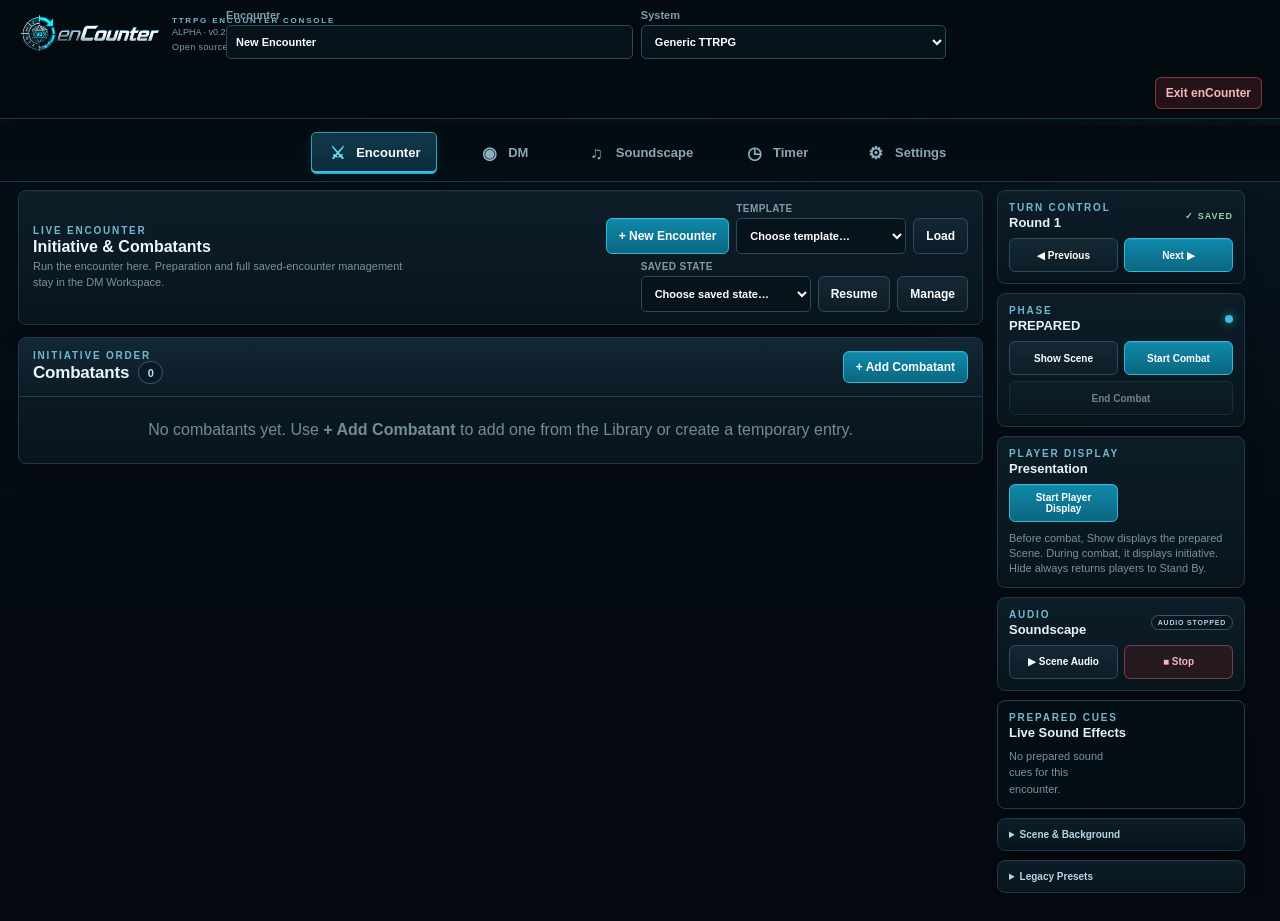
==== programs/app/index.html @ 63b1e05b "Complete Alpha 3 Phase 2B.6 encounter presentation setup" ====
<!--
  Copyright (C) 2026 Zygons
  SPDX-License-Identifier: MIT
  This file is part of enCounter. See LICENSE for the full license terms.
-->

<!doctype html>
<html lang="en">
  <head>
    <meta charset="UTF-8" />
    <meta name="viewport" content="width=device-width, initial-scale=1.0" />

    <title>enCounter — DM Console</title>

    <link rel="icon" type="image/png" href="/assets/branding/favicon.png" />

    <link rel="stylesheet" href="css/base.css?v=alpha3-p2b6-media2" />
    <link rel="stylesheet" href="css/timer.css" />
  </head>

  <body class="dm-body">
    <!-- =========================================================
         APPLICATION HEADER
         ========================================================= -->

    <header class="app-header">
      <div class="brand-block">
        <img
          src="../../assets/branding/enCounter-logo.png"
          alt="enCounter"
          class="app-logo"
        />

        <div class="brand-meta">
          <div class="eyebrow">TTRPG ENCOUNTER CONSOLE</div>

          <span id="appVersion" class="version"> ALPHA · v0.2.0-alpha.2 </span>

          <a
            class="legal-link"
            href="/docs/LEGAL.html"
            target="_blank"
            rel="noopener"
          >
            Open source · MIT
          </a>
        </div>
      </div>

      <!-- Encounter Header Controls -->

      <div class="encounter-head-controls">
        <label>
          <span>Encounter</span>
          <input id="encounterName" type="text" value="New Encounter" />
        </label>

        <label>
          <span>System</span>

          <select id="encounterSystem">
            <option value="generic">Generic TTRPG</option>
            <option value="swse">Star Wars Saga Edition</option>
            <option value="dnd5e">D&amp;D 5E</option>
            <option value="custom">Custom</option>
          </select>
        </label>


      </div>

      <!-- Header Actions -->

      <div class="header-actions">
        <button id="exitAppBtn" class="danger-outline" type="button">
          Exit enCounter
        </button>
      </div>
    </header>

    <!-- =========================================================
         MAIN NAVIGATION
         ========================================================= -->

    <nav class="main-nav" aria-label="Primary navigation">
      <button
        class="nav-button active"
        data-section="encounterSection"
        type="button"
      >
        Encounter
      </button>

      <button class="nav-button" data-section="dmSection" type="button">
        DM
      </button>

      <button class="nav-button" data-section="soundscapeSection" type="button">
        Soundscape
      </button>

      <button class="nav-button" data-section="timerSection" type="button">
        Timer
      </button>

      <button class="nav-button" data-section="settingsSection" type="button">
        Settings
      </button>
    </nav>

    <!-- =========================================================
         MAIN APPLICATION
         ========================================================= -->

    <main class="main-shell">
      <!-- =======================================================
           ENCOUNTER SECTION
           ======================================================= -->

      <section id="encounterSection" class="app-section active-section">
        <div class="encounter-console-layout">
          <div class="encounter-console-main">
            <!-- Compact encounter command strip -->
            <div class="panel encounter-command-strip">
              <div class="encounter-command-copy">
                <div class="eyebrow">LIVE ENCOUNTER</div>
                <strong>Initiative &amp; Combatants</strong>
                <span class="hint">Run the encounter here. Preparation and full saved-encounter management stay in the DM Workspace.</span>
              </div>

              <div class="encounter-command-actions">
                <button id="newEncounterBtn" class="primary" type="button">
                  + New Encounter
                </button>

                <label class="encounter-quick-select">
                  <span>Template</span>
                  <select id="quickTemplateSelect">
                    <option value="">Choose template…</option>
                  </select>
                </label>
                <button id="quickLoadTemplateBtn" type="button">Load</button>

                <label class="encounter-quick-select">
                  <span>Saved State</span>
                  <select id="quickStateSelect">
                    <option value="">Choose saved state…</option>
                  </select>
                </label>
                <button id="quickResumeStateBtn" type="button">Resume</button>

                <button id="openDmEncountersBtn" class="icon-text-button" type="button">
                  Manage
                </button>
              </div>
            </div>

            <!-- Initiative roster -->
            <div class="panel encounter-roster-panel">
              <div class="encounter-roster-toolbar">
                <div>
                  <div class="eyebrow">INITIATIVE ORDER</div>
                  <div class="encounter-roster-title-row">
                    <h2>Combatants</h2>
                    <span id="encounterRosterCount" class="roster-count-pill">0</span>
                  </div>
                </div>

                <button
                  id="toggleAddCombatantBtn"
                  class="primary"
                  type="button"
                  aria-expanded="false"
                  aria-controls="encounterAddPanel"
                >
                  + Add Combatant
                </button>
              </div>

              <!-- One add workflow; existing controls remain for compatibility. -->
              <div id="encounterAddPanel" class="encounter-add-panel hidden">
                <div class="encounter-add-section">
                  <div class="encounter-add-heading">
                    <strong>From Library</strong>
                    <span class="hint">Choose a saved combatant by type.</span>
                  </div>

                  <div class="encounter-library-tabs" role="tablist" aria-label="Library combatant type">
                    <button
                      class="encounter-library-tab active"
                      type="button"
                      role="tab"
                      aria-selected="true"
                      data-library-picker-tab="player"
                    >
                      Players <span id="libraryPlayerCount" class="library-tab-count">0</span>
                    </button>
                    <button
                      class="encounter-library-tab"
                      type="button"
                      role="tab"
                      aria-selected="false"
                      data-library-picker-tab="npc"
                    >
                      NPCs <span id="libraryNpcCount" class="library-tab-count">0</span>
                    </button>
                    <button
                      class="encounter-library-tab"
                      type="button"
                      role="tab"
                      aria-selected="false"
                      data-library-picker-tab="monster"
                    >
                      Monsters &amp; Enemies <span id="libraryMonsterCount" class="library-tab-count">0</span>
                    </button>
                  </div>

                  <div class="encounter-add-row">
                    <label>
                      <span>Library Entry</span>
                      <select id="encounterLibrarySelect">
                        <option value="">Choose saved player…</option>
                      </select>
                    </label>
                    <label class="compact-number-field">
                      <span>Initiative</span>
                      <input id="libraryInitiative" type="number" value="10" />
                    </label>
                    <button id="addLibraryCombatantBtn" class="primary" type="button">
                      Add to Encounter
                    </button>
                  </div>
                </div>

                <div class="encounter-add-divider"><span>or</span></div>

                <div class="encounter-add-section">
                  <div class="encounter-add-heading">
                    <strong>Quick Create</strong>
                    <span class="hint">Add a temporary combatant without creating a Library entry.</span>
                  </div>
                  <div class="encounter-add-row quick-create-row">
                    <label>
                      <span>Name</span>
                      <input id="quickName" type="text" placeholder="Goblin 1" />
                    </label>
                    <label>
                      <span>Type</span>
                      <select id="quickType">
                        <option value="enemy">Enemy</option>
                        <option value="npc">NPC</option>
                        <option value="player">Player</option>
                        <option value="creature">Creature</option>
                      </select>
                    </label>
                    <label class="compact-number-field">
                      <span>Initiative</span>
                      <input id="quickInitiative" type="number" value="10" />
                    </label>
                    <label class="compact-number-field">
                      <span>Max HP</span>
                      <input id="quickMaxHp" type="number" min="0" placeholder="7" />
                    </label>
                    <button id="quickAddBtn" type="button">Quick Add</button>
                  </div>
                </div>

                <div class="encounter-add-footer">
                  <button id="openDmCharactersBtn" type="button">Manage Characters in DM</button>
                  <button id="openDmCompendiumBtn" type="button" disabled title="Compendium search is added in Phase 3.">
                    Search Compendium — Coming Next
                  </button>
                </div>
              </div>

              <div id="combatantTableHeader" class="combatant-table-header hidden" aria-hidden="true">
                <span>Combatant</span>
                <span>Init</span>
                <span>HP</span>
                <span>Defense</span>
                <span>Conditions / Status</span>
                <span></span>
              </div>

              <div id="combatantList" class="combatant-list combatant-table-body"></div>

              <div id="emptyEncounter" class="empty-state encounter-empty-state">
                No combatants yet. Use <strong>+ Add Combatant</strong> to add one from the Library or create a temporary entry.
              </div>
            </div>
          </div>

          <!-- Sticky live-control rail -->
          <aside class="encounter-control-rail" aria-label="Encounter controls">
            <div class="panel encounter-rail-panel encounter-turn-panel">
              <div class="rail-section-heading">
                <div>
                  <div class="eyebrow">TURN CONTROL</div>
                  <strong>Round <span id="roundNumber">1</span></strong>
                </div>
                <span id="saveIndicator" class="save-indicator">✓ SAVED</span>
              </div>

              <div class="turn-navigation-buttons">
                <button id="previousTurnBtn" type="button">◀ Previous</button>
                <button id="nextTurnBtn" class="primary" type="button">Next ▶</button>
              </div>
            </div>

            <div class="panel encounter-rail-panel">
              <div class="rail-section-heading">
                <div>
                  <div class="eyebrow">PHASE</div>
                  <strong id="encounterPhaseStatus">PREPARED</strong>
                </div>
                <span class="phase-indicator-dot" aria-hidden="true"></span>
              </div>

              <div class="rail-button-grid">
                <button id="showSceneBtn" type="button">Show Scene</button>
                <button id="startCombatBtn" class="primary" type="button">Start Combat</button>
                <button id="endCombatBtn" type="button">End Combat</button>
              </div>
            </div>

            <div class="panel encounter-rail-panel">
              <div class="rail-section-heading">
                <div>
                  <div class="eyebrow">PLAYER DISPLAY</div>
                  <strong>Presentation</strong>
                </div>
              </div>

              <div class="rail-button-grid">
                <button id="openDisplayBtn" class="primary" type="button">Start Player Display</button>
              </div>
              <p class="hint rail-display-hint">
                Before combat, Show displays the prepared Scene. During combat, it displays initiative. Hide always returns players to Stand By.
              </p>
            </div>

            <div class="panel encounter-rail-panel">
              <div class="rail-section-heading">
                <div>
                  <div class="eyebrow">AUDIO</div>
                  <strong>Soundscape</strong>
                </div>
                <span id="encounterAudioStatus" class="soundscape-status">AUDIO STOPPED</span>
              </div>

              <div class="rail-button-grid">
                <button id="startSceneAudioBtn" type="button">▶ Scene Audio</button>
                <button id="stopEncounterAudioBtn" class="danger-outline" type="button">■ Stop</button>
              </div>
            </div>

            <div class="panel encounter-rail-panel encounter-cue-panel">
              <div class="rail-section-heading">
                <div>
                  <div class="eyebrow">PREPARED CUES</div>
                  <strong>Live Sound Effects</strong>
                </div>
              </div>
              <div id="encounterCueButtons" class="encounter-cue-buttons">
                <span class="hint">No prepared sound cues.</span>
              </div>
            </div>

            <details class="panel encounter-rail-panel rail-collapsible-panel">
              <summary>Scene &amp; Background</summary>
              <div id="backgroundControls" class="rail-scene-controls">
                <label>
                  <span>Combat Background</span>
                  <select id="backgroundSelect">
                    <option value="">— None —</option>
                  </select>
                </label>

                <label>
                  <span>Scene Image</span>
                  <select id="sceneImageSelect">
                    <option value="">— None —</option>
                  </select>
                </label>

                <button id="manageEncounterBackgroundsBtn" type="button">
                  Manage Backgrounds
                </button>
              </div>
            </details>

            <details class="panel encounter-rail-panel rail-collapsible-panel">
              <summary>Legacy Presets</summary>
              <div class="legacy-preset-controls">
                <button id="savePresetBtn" type="button">Save Preset</button>
                <select id="presetSelect">
                  <option value="">Load preset…</option>
                </select>
                <button id="loadPresetBtn" type="button">Load Preset</button>
              </div>
            </details>
          </aside>
        </div>
      </section>


      <!-- =======================================================
           LIBRARY SECTION
           ======================================================= -->

      <!-- =======================================================
           ASSETS SECTION
           ======================================================= -->

      <!-- =======================================================
           DM WORKSPACE
           ======================================================= -->

      <section id="dmSection" class="app-section">
        <div class="dm-workspace-shell">
          <aside class="dm-sidebar" aria-label="DM Workspace navigation">
            <div class="dm-sidebar-heading">
              <div class="eyebrow">DM WORKSPACE</div>
              <strong>Prepare &amp; Manage</strong>
            </div>

            <button class="dm-nav-button active" data-dm-page="characters" type="button">
              Characters
            </button>
            <button class="dm-nav-button" data-dm-page="compendium" type="button">
              Compendium
            </button>
            <button class="dm-nav-button" data-dm-page="encounters" type="button">
              Encounters
            </button>
            <button class="dm-nav-button" data-dm-page="assets" type="button">
              Assets
            </button>
            <button class="dm-nav-button" data-dm-page="data" type="button">
              Data &amp; Tools
            </button>
          </aside>

          <div class="dm-workspace-content">
            <div id="dmCharactersPage" class="dm-page active-dm-page" data-dm-page-panel="characters">
              <div class="dm-page-header">
                <div>
                  <div class="eyebrow">CHARACTERS</div>
                  <h2>Character Library</h2>
                  <p class="hint">Manage reusable players, NPCs, enemies, and creatures.</p>
                </div>
              </div>

              <div class="dm-segmented-nav" aria-label="Character categories">
                <button class="dm-segment-button active" data-library-type="all" type="button">All</button>
                <button class="dm-segment-button" data-library-type="player" type="button">Players</button>
                <button class="dm-segment-button" data-library-type="npc" type="button">NPCs</button>
                <button class="dm-segment-button" data-library-type="enemy-creature" type="button">Enemies &amp; Creatures</button>
              </div>

              <div class="character-library-toolbar panel">
                <div class="character-library-search">
                  <input
                    id="librarySearch"
                    type="search"
                    placeholder="Search characters, tags, or notes…"
                    aria-label="Search character library"
                  />

                  <select id="libraryTypeFilter" class="hidden" aria-hidden="true" tabindex="-1">
                    <option value="all">All Characters</option>
                    <option value="player">Players</option>
                    <option value="npc">NPCs</option>
                    <option value="enemy-creature">Enemies &amp; Creatures</option>
                  </select>

                  <select id="librarySystemFilter" aria-label="Filter by game system">
                    <option value="all">All Systems</option>
                    <option value="generic">Generic</option>
                    <option value="swse">SWSE</option>
                    <option value="dnd5e">D&amp;D 5E</option>
                    <option value="custom">Custom</option>
                  </select>
                </div>

                <div class="character-library-toolbar-actions">
                  <span id="libraryResultCount" class="character-count-pill">0 entries</span>
                  <button id="newLibraryEntryBtn" class="primary" type="button">
                    + New Character
                  </button>
                </div>
              </div>

              <div class="character-library-layout">
                <div class="panel character-library-list-panel">
                  <div class="character-table-header" aria-hidden="true">
                    <span>Character</span>
                    <span>System</span>
                    <span>HP</span>
                    <span>Key Stats</span>
                    <span>Actions</span>
                  </div>

                  <div id="libraryCards" class="library-cards character-table"></div>

                  <div id="emptyLibrary" class="empty-state">
                    No matching characters in your library.
                  </div>
                </div>

                <aside id="libraryEditorPanel" class="panel library-editor character-editor-panel hidden">
                  <div class="section-heading">
                    <div>
                      <div class="eyebrow">CREATE / EDIT</div>
                      <h2 id="libraryFormTitle">New Library Entry</h2>
                    </div>

                    <button
                      id="cancelLibraryEditBtn"
                      class="secondary"
                      type="button"
                    >
                      Close
                    </button>
                  </div>

                  <form id="libraryForm">
                    <input id="libraryEditId" type="hidden" />

                    <div class="form-grid">
                      <label>
                        <span>Name</span>
                        <input id="libraryName" required type="text" />
                      </label>

                      <label>
                        <span>Type</span>
                        <select id="libraryType">
                          <option value="player">Player</option>
                          <option value="npc">NPC</option>
                          <option value="enemy">Enemy</option>
                          <option value="creature">Creature</option>
                        </select>
                      </label>

                      <label>
                        <span>System</span>
                        <select id="librarySystem">
                          <option value="generic">Generic TTRPG</option>
                          <option value="swse">Star Wars Saga Edition</option>
                          <option value="dnd5e">D&amp;D 5E</option>
                          <option value="custom">Custom</option>
                        </select>
                      </label>

                      <label>
                        <span>Maximum HP</span>
                        <input id="libraryMaxHp" type="number" />
                      </label>
                    </div>

                    <h3>System Statistics</h3>
                    <div id="libraryStatFields" class="form-grid stat-fields"></div>

                    <h3>Portrait</h3>
                    <div class="form-grid">
                      <label>
                        <span>Existing Portrait</span>
                        <select id="libraryPortraitSelect">
                          <option value="">— None —</option>
                        </select>
                      </label>

                      <label>
                        <span>Import Portrait</span>
                        <input
                          id="libraryPortraitUpload"
                          type="file"
                          accept="image/png,image/jpeg,image/webp"
                        />
                      </label>

                      <button id="uploadLibraryPortraitBtn" type="button">
                        Import Portrait
                      </button>
                    </div>

                    <label>
                      <span>Tags <small>(comma-separated)</small></span>
                      <input
                        id="libraryTags"
                        type="text"
                        placeholder="boss, humanoid, recurring"
                      />
                    </label>

                    <label>
                      <span>Private DM Notes</span>
                      <textarea id="libraryNotes" rows="3"></textarea>
                    </label>

                    <label>
                      <span>
                        Abilities
                        <small> one per line: Name | Uses | Description </small>
                      </span>
                      <textarea
                        id="libraryAbilities"
                        rows="5"
                        placeholder="Jetpack |  | Move vertically&#10;Thermal Detonator | 1 | Area attack"
                      ></textarea>
                    </label>

                    <label>
                      <span>
                        Resources
                        <small> one per line: Name | Current | Max </small>
                      </span>
                      <textarea
                        id="libraryResources"
                        rows="4"
                        placeholder="Force Points | 5 | 5"
                      ></textarea>
                    </label>

                    <button type="submit" class="primary large-button">
                      Save Library Entry
                    </button>
                  </form>
                </aside>
              </div>
            </div>

            <div id="dmCompendiumPage" class="dm-page" data-dm-page-panel="compendium">
              <div class="dm-page-header">
                <div>
                  <div class="eyebrow">COMPENDIUM</div>
                  <h2>Rules &amp; Creature Sources</h2>
                  <p class="hint">
                    Phase 3 will connect provider-based creature search here without changing your local Library.
                  </p>
                </div>
              </div>

              <div class="dm-placeholder-grid">
                <article class="panel dm-placeholder-card">
                  <div class="eyebrow">D&amp;D 5E</div>
                  <h3>SRD Creature Search</h3>
                  <p>Search licensed SRD creature data, preview stat blocks, add directly to an encounter, or save a local editable copy.</p>
                  <button type="button" disabled>Coming in Phase 3</button>
                </article>
                <article class="panel dm-placeholder-card">
                  <div class="eyebrow">STAR WARS SAGA EDITION</div>
                  <h3>Local Compendium</h3>
                  <p>Search user-provided or legally redistributable local compendium data using the same provider framework.</p>
                  <button type="button" disabled>Coming in Phase 3</button>
                </article>
              </div>
            </div>

            <div id="dmEncountersPage" class="dm-page" data-dm-page-panel="encounters">
              <div class="dm-page-header">
                <div>
                  <div class="eyebrow">ENCOUNTER LIBRARY</div>
                  <h2>Templates &amp; Saved States</h2>
                  <p class="hint">Create reusable setups, configure each template’s backgrounds and audio before play, or checkpoint a live encounter for later resumption.</p>
                </div>
              </div>

          <!-- Saved Encounter Library -->

          <div class="encounter-library-bar">
            <div class="saved-encounter-header">
              <strong>Saved Encounters</strong>
              <div id="loadedEncounterSource" class="hint">
                Unsaved working encounter
              </div>
            </div>

            <div class="saved-encounter-groups">
              <!-- Reusable Encounter Templates -->

              <div class="saved-encounter-group">
                <div class="saved-encounter-group-title">
                  Reusable Encounter Templates
                </div>

                <div class="saved-encounter-controls">
                  <select
                    id="savedTemplateSelect"
                    aria-label="Reusable encounter templates"
                  >
                    <option value="">Choose template…</option>
                  </select>

                  <button id="loadTemplateBtn" type="button">
                    Load Template
                  </button>


                  <button
                    id="saveNewTemplateBtn"
                    class="primary"
                    type="button"
                  >
                    Save New Template
                  </button>

                  <button id="updateTemplateBtn" type="button">
                    Update Template
                  </button>

                  <button
                    id="deleteTemplateBtn"
                    class="danger-outline"
                    type="button"
                  >
                    Delete
                  </button>
                </div>

                <div class="hint">
                  Select a reusable encounter above to edit its complete pre-game presentation setup directly below. Templates reset live combat progress such as current HP, conditions, exhaustion, round, and current turn when loaded.
                </div>

                <div id="encounterSetupPrompt" class="encounter-setup-prompt">
                  <strong>Select a reusable encounter to configure it.</strong>
                  <span>Backgrounds, music, ambience, cues, and encounter presentation can be prepared without loading the encounter for live play.</span>
                </div>

            <section
              id="encounterSetupEditor"
              class="panel encounter-setup-editor hidden"
              aria-labelledby="encounterSetupTitle"
            >
              <div class="section-heading encounter-setup-heading">
                <div>
                  <div class="eyebrow">PRE-GAME PREPARATION</div>
                  <h3 id="encounterSetupTitle">
                    Encounter Setup · <span id="encounterSetupName">Template</span>
                  </h3>
                  <p class="hint">
                    Configure visuals and audio directly on this reusable template without loading it into the active Encounter.
                  </p>
                </div>

                <div class="encounter-setup-save-actions">
                  <div
                    id="encounterSetupSaveStatus"
                    class="encounter-setup-save-status"
                    role="status"
                    aria-live="polite"
                  >
                    Saved setup loaded
                  </div>
                  <div class="button-row">
                    <button id="encounterSetupManageAssetsBtn" type="button">Manage Assets</button>
                    <button id="encounterSetupSaveBtn" class="primary" type="button">
                      Save Encounter Setup
                    </button>
                  </div>
                </div>
              </div>

              <div class="encounter-setup-status-row">
                <span id="encounterSetupSystem" class="system-pill">Generic TTRPG</span>
                <span class="hint">
                  Changes here update the saved reusable template only. Ad hoc changes made from the live Encounter tab remain session-specific until you intentionally update the template.
                </span>
              </div>

              <div class="encounter-setup-overview">
                <label>
                  <span>Encounter Name</span>
                  <input id="encounterSetupTemplateName" type="text" maxlength="120" />
                </label>
                <div>
                  <span class="field-caption">Combatants in Template</span>
                  <div id="encounterSetupCombatants" class="encounter-setup-combatants"></div>
                </div>
              </div>

              <div class="encounter-setup-grid">
                <article class="encounter-setup-card">
                  <div class="eyebrow">ROLEPLAY / EXPLORATION</div>
                  <h3>Scene</h3>

                  <div
                    id="encounterSetupScenePreview"
                    class="encounter-setup-background-preview"
                    aria-label="Scene background preview"
                  >
                    <span>No scene background selected</span>
                  </div>

                  <label>
                    <span>Scene Background</span>
                    <select id="encounterSetupSceneBackground">
                      <option value="">— Default Scene Screen —</option>
                    </select>
                  </label>

                  <div class="encounter-setup-audio-row">
                    <label>
                      <span>Scene Music</span>
                      <select
                        id="encounterSetupSceneMusic"
                        data-audio-select
                        data-audio-prefix="sounds/music"
                      >
                        <option value="">— None —</option>
                      </select>
                    </label>
                    <label>
                      <span>Volume %</span>
                      <input id="encounterSetupSceneMusicVolume" type="number" min="0" max="100" value="35" />
                    </label>
                  </div>

                  <div class="encounter-setup-audio-row">
                    <label>
                      <span>Primary Ambience</span>
                      <select
                        id="encounterSetupSceneAmb1"
                        data-audio-select
                        data-audio-prefix="sounds/ambience"
                      >
                        <option value="">— None —</option>
                      </select>
                    </label>
                    <label>
                      <span>Volume %</span>
                      <input id="encounterSetupSceneAmb1Volume" type="number" min="0" max="100" value="40" />
                    </label>
                  </div>
                </article>

                <article class="encounter-setup-card">
                  <div class="eyebrow">INITIATIVE / BATTLE</div>
                  <h3>Combat</h3>

                  <div
                    id="encounterSetupCombatPreview"
                    class="encounter-setup-background-preview"
                    aria-label="Combat background preview"
                  >
                    <span>No combat background selected</span>
                  </div>

                  <label>
                    <span>Combat Background</span>
                    <select id="encounterSetupCombatBackground">
                      <option value="">— Default Combat Screen —</option>
                    </select>
                  </label>

                  <div class="encounter-setup-audio-row">
                    <label>
                      <span>Combat Music</span>
                      <select
                        id="encounterSetupCombatMusic"
                        data-audio-select
                        data-audio-prefix="sounds/music"
                      >
                        <option value="">— None —</option>
                      </select>
                    </label>
                    <label>
                      <span>Volume %</span>
                      <input id="encounterSetupCombatMusicVolume" type="number" min="0" max="100" value="65" />
                    </label>
                  </div>

                  <div class="encounter-setup-audio-row">
                    <label>
                      <span>Primary Ambience</span>
                      <select
                        id="encounterSetupCombatAmb1"
                        data-audio-select
                        data-audio-prefix="sounds/ambience"
                      >
                        <option value="">— None —</option>
                      </select>
                    </label>
                    <label>
                      <span>Volume %</span>
                      <input id="encounterSetupCombatAmb1Volume" type="number" min="0" max="100" value="35" />
                    </label>
                  </div>
                </article>
              </div>

              <div class="encounter-setup-options">
                <label>
                  <span>Master Volume %</span>
                  <input id="encounterSetupMasterVolume" type="number" min="0" max="100" value="80" />
                </label>

                <label>
                  <span>Fade (seconds)</span>
                  <input id="encounterSetupFadeSeconds" type="number" min="0" max="15" step="0.5" value="2.5" />
                </label>

                <label class="check-row">
                  <input id="encounterSetupAutoCombat" type="checkbox" checked />
                  Switch automatically to combat audio
                </label>

                <label class="check-row">
                  <input id="encounterSetupReturnScene" type="checkbox" checked />
                  Return to scene audio after combat
                </label>
              </div>

              <details class="encounter-setup-advanced">
                <summary>Additional ambience &amp; transition behavior</summary>

                <div class="encounter-setup-advanced-grid">
                  <div class="encounter-setup-layer">
                    <strong>Scene Ambience 1 Transition</strong>
                    <label>
                      <span>During Combat</span>
                      <select id="encounterSetupSceneAmb1Behavior">
                        <option value="duck">Lower Volume</option>
                        <option value="continue">Continue</option>
                        <option value="stop">Stop</option>
                      </select>
                    </label>
                    <label>
                      <span>Combat Volume %</span>
                      <input id="encounterSetupSceneAmb1CombatVolume" type="number" min="0" max="100" value="15" />
                    </label>
                  </div>

                  <div class="encounter-setup-layer">
                    <strong>Scene Ambience 2</strong>
                    <label>
                      <span>Audio</span>
                      <select
                        id="encounterSetupSceneAmb2"
                        data-audio-select
                        data-audio-prefix="sounds/ambience"
                      >
                        <option value="">— None —</option>
                      </select>
                    </label>
                    <label>
                      <span>Scene Volume %</span>
                      <input id="encounterSetupSceneAmb2Volume" type="number" min="0" max="100" value="40" />
                    </label>
                    <label>
                      <span>During Combat</span>
                      <select id="encounterSetupSceneAmb2Behavior">
                        <option value="duck">Lower Volume</option>
                        <option value="continue">Continue</option>
                        <option value="stop">Stop</option>
                      </select>
                    </label>
                    <label>
                      <span>Combat Volume %</span>
                      <input id="encounterSetupSceneAmb2CombatVolume" type="number" min="0" max="100" value="15" />
                    </label>
                  </div>

                  <div class="encounter-setup-layer">
                    <strong>Scene Ambience 3</strong>
                    <label>
                      <span>Audio</span>
                      <select
                        id="encounterSetupSceneAmb3"
                        data-audio-select
                        data-audio-prefix="sounds/ambience"
                      >
                        <option value="">— None —</option>
                      </select>
                    </label>
                    <label>
                      <span>Scene Volume %</span>
                      <input id="encounterSetupSceneAmb3Volume" type="number" min="0" max="100" value="40" />
                    </label>
                    <label>
                      <span>During Combat</span>
                      <select id="encounterSetupSceneAmb3Behavior">
                        <option value="duck">Lower Volume</option>
                        <option value="continue">Continue</option>
                        <option value="stop">Stop</option>
                      </select>
                    </label>
                    <label>
                      <span>Combat Volume %</span>
                      <input id="encounterSetupSceneAmb3CombatVolume" type="number" min="0" max="100" value="15" />
                    </label>
                  </div>

                  <div class="encounter-setup-layer">
                    <strong>Combat Ambience 2</strong>
                    <label>
                      <span>Audio</span>
                      <select
                        id="encounterSetupCombatAmb2"
                        data-audio-select
                        data-audio-prefix="sounds/ambience"
                      >
                        <option value="">— None —</option>
                      </select>
                    </label>
                    <label>
                      <span>Volume %</span>
                      <input id="encounterSetupCombatAmb2Volume" type="number" min="0" max="100" value="35" />
                    </label>
                  </div>
                </div>
              </details>

              <details class="encounter-setup-advanced">
                <summary>Prepared sound cues</summary>

                <div class="encounter-setup-cues">
                  <div class="encounter-setup-cue-row">
                    <input id="encounterSetupCue1Name" type="text" value="Cue 1" placeholder="Alarm" />
                    <select id="encounterSetupCue1Asset" data-audio-select data-audio-prefix="sounds/">
                      <option value="">— None —</option>
                    </select>
                    <input id="encounterSetupCue1Volume" type="number" min="0" max="100" value="80" title="Volume percent" />
                  </div>

                  <div class="encounter-setup-cue-row">
                    <input id="encounterSetupCue2Name" type="text" value="Cue 2" placeholder="Explosion" />
                    <select id="encounterSetupCue2Asset" data-audio-select data-audio-prefix="sounds/">
                      <option value="">— None —</option>
                    </select>
                    <input id="encounterSetupCue2Volume" type="number" min="0" max="100" value="80" title="Volume percent" />
                  </div>

                  <div class="encounter-setup-cue-row">
                    <input id="encounterSetupCue3Name" type="text" value="Cue 3" placeholder="Door" />
                    <select id="encounterSetupCue3Asset" data-audio-select data-audio-prefix="sounds/">
                      <option value="">— None —</option>
                    </select>
                    <input id="encounterSetupCue3Volume" type="number" min="0" max="100" value="80" title="Volume percent" />
                  </div>
                </div>
              </details>
            </section>
              </div>

              <!-- Saved Encounter States -->

              <div class="saved-encounter-group">
                <div class="saved-encounter-group-title">
                  Saved Encounter States
                </div>

                <div class="saved-encounter-controls">
                  <select
                    id="savedStateSelect"
                    aria-label="Saved encounter states"
                  >
                    <option value="">Choose saved state…</option>
                  </select>

                  <button id="loadStateBtn" type="button">
                    Resume State
                  </button>

                  <button
                    id="saveNewStateBtn"
                    class="primary"
                    type="button"
                  >
                    Save Current State
                  </button>

                  <button id="updateStateBtn" type="button">
                    Update State
                  </button>

                  <button
                    id="deleteStateBtn"
                    class="danger-outline"
                    type="button"
                  >
                    Delete
                  </button>
                </div>

                <div class="hint">
                  Saved states preserve live encounter progress so the encounter can
                  be resumed later from the saved HP, conditions, exhaustion, round,
                  current turn, and other active state.
                </div>
              </div>
            </div>
          </div>



            </div>

            <div id="dmAssetsPage" class="dm-page" data-dm-page-panel="assets">
              <div class="dm-page-header">
                <div>
                  <div class="eyebrow">ASSETS</div>
                  <h2>Asset Library</h2>
                  <p class="hint">Manage visual and audio assets from one workspace. Image categories use previews; audio categories use compact playback rows.</p>
                </div>
              </div>

              <div class="dm-segmented-nav dm-asset-nav" aria-label="Asset categories">
                <button class="dm-segment-button active" data-asset-filter="" type="button">All</button>
                <button class="dm-segment-button" data-asset-filter="backgrounds/" type="button">Backgrounds</button>
                <button class="dm-segment-button" data-asset-filter="portraits/" type="button">Portraits</button>
                <button class="dm-segment-button" data-asset-filter="tokens" type="button">Tokens</button>
                <button class="dm-segment-button" data-asset-filter="sounds/music" type="button">Music</button>
                <button class="dm-segment-button" data-asset-filter="sounds/ambience" type="button">Ambience</button>
                <button class="dm-segment-button" data-asset-filter="sounds/sfx" type="button">Sound Effects</button>
                <button class="dm-segment-button" data-asset-filter="icons/" type="button">Icons</button>
              </div>

              <div class="asset-library-toolbar panel">
                <div class="asset-search-wrap">
                  <input id="assetSearch" type="search" placeholder="Search assets…" aria-label="Search assets" />
                  <select id="assetFilter" class="hidden" aria-hidden="true" tabindex="-1">
                    <option value="">All Assets</option>
                    <option value="backgrounds/">Backgrounds</option>
                    <option value="portraits/">Portraits</option>
                    <option value="tokens">Tokens</option>
                    <option value="sounds/music">Music</option>
                    <option value="sounds/ambience">Ambience</option>
                    <option value="sounds/sfx">Sound Effects</option>
                    <option value="icons/">Icons</option>
                  </select>
                </div>

                <div class="asset-toolbar-actions">
                  <span id="assetResultCount" class="character-count-pill">0 assets</span>
                  <button id="refreshAssetsBtn" type="button">Refresh</button>
                  <button id="toggleAssetImportBtn" class="primary" type="button">+ Import Asset</button>
                </div>
              </div>

              <div id="assetImportPanel" class="panel asset-import-panel hidden">
                <div class="section-heading">
                  <div>
                    <div class="eyebrow">IMPORT</div>
                    <h3>Add Asset</h3>
                  </div>
                  <button id="closeAssetImportBtn" type="button">Close</button>
                </div>

                <div class="asset-import-grid">
                  <label>
                    <span>Import To</span>
                    <select id="assetUploadCategory">
                      <option value="backgrounds/custom">Backgrounds / Custom</option>
                      <option value="portraits/players">Portraits / Players</option>
                      <option value="portraits/npcs">Portraits / NPCs</option>
                      <option value="portraits/enemies">Portraits / Enemies</option>
                      <option value="portraits/custom">Portraits / Custom</option>
                      <option value="tokens">Tokens</option>
                      <option value="icons/conditions">Icons / Conditions</option>
                      <option value="sounds/music">Audio / Music</option>
                      <option value="sounds/ambience">Audio / Ambience</option>
                      <option value="sounds/sfx">Audio / Sound Effects</option>
                      <option value="sounds/custom">Audio / Custom</option>
                    </select>
                  </label>

                  <label class="asset-file-field">
                    <span>Choose Asset File</span>
                    <input id="assetUploadFile" type="file" accept="image/png,image/jpeg,image/webp,audio/mpeg,audio/ogg,audio/wav,audio/flac" />
                  </label>

                  <button id="uploadAssetBtn" class="primary" type="button">Import Asset</button>
                </div>

                <p class="hint">PNG/JPEG/WebP images up to 10 MB and MP3/OGG/WAV/FLAC audio up to 50 MB. You can also copy files directly into <code>assets/</code> and click Refresh.</p>
              </div>

              <div id="assetGrid" class="asset-library-content"></div>
            </div>

            <div id="dmDataPage" class="dm-page" data-dm-page-panel="data">
              <div class="dm-page-header">
                <div>
                  <div class="eyebrow">DATA &amp; TOOLS</div>
                  <h2>Backup, Restore &amp; Recovery</h2>
                  <p class="hint">Administrative and recovery tools are collected here for the DM.</p>
                </div>
              </div>

        <div class="data-grid">
          <!-- Export -->

          <div class="panel">
            <div class="eyebrow">EXPORT</div>

            <h2>Back Up Your Data</h2>

            <p>
              Library data, presets, settings, and the active encounter are
              saved in IndexedDB. Export creates an additional portable JSON
              backup.
            </p>

            <div class="stacked-buttons">
              <button id="exportLibraryBtn" type="button">
                Export Library Only
              </button>

              <button id="exportEverythingBtn" class="primary" type="button">
                Export Everything
              </button>
            </div>
          </div>

          <!-- Import -->

          <div class="panel">
            <div class="eyebrow">IMPORT / RECOVERY</div>

            <h2>Restore Data</h2>

            <label>
              <span>Backup File</span>

              <input
                id="importFile"
                type="file"
                accept="application/json,.json"
              />
            </label>

            <button id="importBackupBtn" class="danger-outline" type="button">
              Import &amp; Replace Current Data
            </button>

            <hr />

            <button id="restoreLatestBackupBtn" type="button">
              Restore Latest External Backup
            </button>

            <p class="hint">
              External backups are written to
              <code>data/backups/</code>
              when the local Python launcher is used.
            </p>
          </div>

          <!-- Browser Storage -->

          <div class="panel">
            <div class="eyebrow">BROWSER STORAGE</div>

            <h2>Storage Protection</h2>

            <div id="storageStatus">Checking storage…</div>

            <button id="requestPersistenceBtn" type="button">
              Request Persistent Browser Storage
            </button>

            <h3>Recovery Snapshots</h3>

            <div id="snapshotList" class="snapshot-list"></div>
          </div>
        </div>
            </div>
          </div>
        </div>
      </section>

      <!-- =======================================================
           TIMER SECTION
           ======================================================= -->

      <section id="timerSection" class="app-section">
        <div class="panel">
          <div class="section-heading">
            <div>
              <div class="eyebrow">VISUAL COUNTDOWN</div>

              <h2>Timer</h2>
            </div>

            <div class="timer-active-summary">
              <div id="timerActiveName" class="timer-active-summary-title">
                Countdown
              </div>

              <div id="timerStatusText" class="timer-active-summary-state">
                Ready
              </div>
            </div>
          </div>

          <div class="timer-panel">
            <!-- ===============================================
                 TIMER CONTROLS
                 =============================================== -->

            <div class="timer-controls">
              <!-- Timer Name -->

              <div class="timer-control-group">
                <label for="timerName"> Timer Name </label>

                <input
                  id="timerName"
                  type="text"
                  value="Countdown"
                  maxlength="80"
                  placeholder="Temple Collapse"
                />
              </div>

              <!-- Duration -->

              <div class="timer-control-group">
                <label> Duration </label>

                <div class="timer-duration-row">
                  <div class="timer-duration-field">
                    <label for="timerMinutes"> Minutes </label>

                    <input
                      id="timerMinutes"
                      type="number"
                      min="0"
                      max="999"
                      step="1"
                      value="5"
                      inputmode="numeric"
                    />
                  </div>

                  <div class="timer-duration-field">
                    <label for="timerSeconds"> Seconds </label>

                    <input
                      id="timerSeconds"
                      type="number"
                      min="0"
                      max="59"
                      step="1"
                      value="0"
                      inputmode="numeric"
                    />
                  </div>
                </div>
              </div>

              <!-- Skin -->

              <div class="timer-control-group">
                <label for="timerSkin"> Visual Skin </label>

                <select id="timerSkin">
                  <option value="hourglass">Fantasy Hourglass</option>

                  <option value="candle">Candle</option>

                  <option value="scifi-pixels">Sci-Fi Pixel Sequence</option>
                </select>
              </div>

              <!-- Display Mode -->

              <div class="timer-control-group">
                <label for="timerDisplayMode"> Player Display Mode </label>

                <select id="timerDisplayMode">
                  <option value="overlay">Overlay</option>

                  <option value="featured">Featured</option>

                  <option value="focus">Focus</option>
                </select>
              </div>

              <!-- Player Display Options -->

              <div class="timer-control-group">
                <label> Player Display </label>

                <label class="check-row">
                  <input id="timerShowPlayers" type="checkbox" />

                  Show timer to players
                </label>

                <label class="check-row">
                  <input id="timerShowNumericPlayers" type="checkbox" />

                  Show exact countdown to players
                </label>

                <label class="check-row">
                  <input id="timerShowNumericDM" type="checkbox" checked />

                  Show exact countdown in DM preview
                </label>
              </div>

              <!-- Primary Timer Actions -->

              <div class="timer-control-group">
                <label> Timer Controls </label>

                <div class="timer-actions">
                  <button id="timerStartBtn" class="primary" type="button">
                    Start
                  </button>

                  <button id="timerPauseBtn" type="button">Pause</button>

                  <button id="timerResumeBtn" type="button">Resume</button>

                  <button id="timerResetBtn" type="button">Reset</button>

                  <button
                    id="timerStopBtn"
                    class="danger-outline"
                    type="button"
                  >
                    Stop
                  </button>
                </div>
              </div>

              <!-- Adjust Time -->

              <div class="timer-control-group">
                <label> Adjust Time </label>

                <div class="timer-adjust-actions">
                  <button id="timerSubtractMinuteBtn" type="button">
                    −1 min
                  </button>

                  <button id="timerSubtractTenBtn" type="button">
                    −10 sec
                  </button>

                  <button id="timerAddTenBtn" type="button">+10 sec</button>

                  <button id="timerAddMinuteBtn" type="button">+1 min</button>
                </div>
              </div>

              <p class="hint">
                The timer uses the system clock rather than counting browser
                animation frames, so the visual countdown remains accurate even
                if rendering is temporarily interrupted.
              </p>

              <p class="hint">
                Player Display timer synchronization will be connected after the
                DM timer controls and animations are tested.
              </p>
            </div>

            <!-- ===============================================
                 TIMER PREVIEW
                 =============================================== -->

            <div class="timer-preview-panel">
              <div id="timerPreview" aria-label="Timer preview"></div>
            </div>
          </div>
        </div>
      </section>

      <!-- =======================================================
           SOUNDSCAPE SECTION
           ======================================================= -->

      <section id="soundscapeSection" class="app-section">
        <div class="panel">
          <div class="section-heading">
            <div>
              <div class="eyebrow">ENCOUNTER AUDIO</div>
              <h2>Soundscape</h2>
              <p class="hint">Live audio mixer for the currently loaded encounter. Use DM → Encounters and select a reusable encounter to prepare backgrounds, music, ambience, and cues for multiple encounters before play. Audio plays from the DM computer; the Player Display remains visual-only.</p>
            </div>
            <div class="button-row">
              <span id="soundscapeStatus" class="soundscape-status">AUDIO STOPPED</span>
              <button id="previewSceneAudioBtn" type="button">▶ Scene</button>
              <button id="previewCombatAudioBtn" type="button">⚔ Combat</button>
              <button id="stopSoundscapeBtn" class="danger-outline" type="button">■ Stop</button>
              <button id="saveSoundscapeBtn" class="primary" type="button">Apply to Active Encounter</button>
            </div>
          </div>

          <div class="soundscape-settings-grid">
            <label><span>Master Volume</span><input id="soundscapeMasterVolume" type="range" min="0" max="100" value="80" /></label>
            <label><span>Fade (seconds)</span><input id="soundscapeFadeSeconds" type="number" min="0" max="15" step="0.5" value="2.5" /></label>
            <label class="check-row"><input id="soundscapeAutoCombat" type="checkbox" checked /> Switch to combat audio when combat starts</label>
            <label class="check-row"><input id="soundscapeReturnScene" type="checkbox" checked /> Return to scene audio when combat ends</label>
          </div>
        </div>

        <div class="soundscape-columns">
          <div class="panel">
            <div class="eyebrow">ROLEPLAY / EXPLORATION</div>
            <h2>Scene Audio</h2>
            <div class="audio-track-row"><label><span>Scene Music</span><select id="sceneMusicAsset" data-audio-select data-audio-prefix="sounds/music"><option value="">— None —</option></select></label><label><span>Volume %</span><input id="sceneMusicVolume" type="number" min="0" max="100" value="35" /></label></div>
            <h3>Ambient Layers</h3>
            <p class="hint">Each layer can stop, continue, or duck when combat begins.</p>
            <div class="audio-track-row audio-track-wide"><label><span>Ambience 1</span><select id="sceneAmb1Asset" data-audio-select data-audio-prefix="sounds/ambience"><option value="">— None —</option></select></label><label><span>Scene %</span><input id="sceneAmb1Volume" type="number" min="0" max="100" value="40" /></label><label><span>During Combat</span><select id="sceneAmb1Behavior"><option value="duck">Lower Volume</option><option value="continue">Continue</option><option value="stop">Stop</option></select></label><label><span>Combat %</span><input id="sceneAmb1CombatVolume" type="number" min="0" max="100" value="15" /></label></div><div class="audio-track-row audio-track-wide"><label><span>Ambience 2</span><select id="sceneAmb2Asset" data-audio-select data-audio-prefix="sounds/ambience"><option value="">— None —</option></select></label><label><span>Scene %</span><input id="sceneAmb2Volume" type="number" min="0" max="100" value="40" /></label><label><span>During Combat</span><select id="sceneAmb2Behavior"><option value="duck">Lower Volume</option><option value="continue">Continue</option><option value="stop">Stop</option></select></label><label><span>Combat %</span><input id="sceneAmb2CombatVolume" type="number" min="0" max="100" value="15" /></label></div><div class="audio-track-row audio-track-wide"><label><span>Ambience 3</span><select id="sceneAmb3Asset" data-audio-select data-audio-prefix="sounds/ambience"><option value="">— None —</option></select></label><label><span>Scene %</span><input id="sceneAmb3Volume" type="number" min="0" max="100" value="40" /></label><label><span>During Combat</span><select id="sceneAmb3Behavior"><option value="duck">Lower Volume</option><option value="continue">Continue</option><option value="stop">Stop</option></select></label><label><span>Combat %</span><input id="sceneAmb3CombatVolume" type="number" min="0" max="100" value="15" /></label></div>
          </div>

          <div class="panel">
            <div class="eyebrow">INITIATIVE / BATTLE</div>
            <h2>Combat Audio</h2>
            <div class="audio-track-row"><label><span>Combat Music</span><select id="combatMusicAsset" data-audio-select data-audio-prefix="sounds/music"><option value="">— None —</option></select></label><label><span>Volume %</span><input id="combatMusicVolume" type="number" min="0" max="100" value="65" /></label></div>
            <h3>Combat Ambience</h3>
            <div class="audio-track-row"><label><span>Combat Ambience 1</span><select id="combatAmb1Asset" data-audio-select data-audio-prefix="sounds/ambience"><option value="">— None —</option></select></label><label><span>Volume %</span><input id="combatAmb1Volume" type="number" min="0" max="100" value="35" /></label></div><div class="audio-track-row"><label><span>Combat Ambience 2</span><select id="combatAmb2Asset" data-audio-select data-audio-prefix="sounds/ambience"><option value="">— None —</option></select></label><label><span>Volume %</span><input id="combatAmb2Volume" type="number" min="0" max="100" value="35" /></label></div>
          </div>
        </div>

        <div class="panel">
          <div class="section-heading"><div><div class="eyebrow">ONE-SHOT SOUNDS</div><h2>Prepared Cues</h2></div></div>
          <div class="cue-grid">
            <div class="cue-row"><input id="cue1Name" type="text" value="Cue 1" placeholder="Alarm" /><select id="cue1Asset" data-audio-select data-audio-prefix="sounds/"><option value="">— None —</option></select><input id="cue1Volume" type="number" min="0" max="100" value="80" title="Volume percent" /><button id="playCue1Btn" type="button">▶ Play</button></div><div class="cue-row"><input id="cue2Name" type="text" value="Cue 2" placeholder="Alarm" /><select id="cue2Asset" data-audio-select data-audio-prefix="sounds/"><option value="">— None —</option></select><input id="cue2Volume" type="number" min="0" max="100" value="80" title="Volume percent" /><button id="playCue2Btn" type="button">▶ Play</button></div><div class="cue-row"><input id="cue3Name" type="text" value="Cue 3" placeholder="Alarm" /><select id="cue3Asset" data-audio-select data-audio-prefix="sounds/"><option value="">— None —</option></select><input id="cue3Volume" type="number" min="0" max="100" value="80" title="Volume percent" /><button id="playCue3Btn" type="button">▶ Play</button></div>
          </div>
        </div>

        <div class="panel">
          <div class="section-heading"><div><div class="eyebrow">AUDIO LIBRARY</div><h2>Import Audio</h2></div></div>
          <div class="tool-grid">
            <label><span>Category</span><select id="audioUploadCategory"><option value="sounds/music">Music</option><option value="sounds/ambience">Ambience</option><option value="sounds/sfx">Sound Effects</option><option value="sounds/custom">Custom</option></select></label>
            <label><span>Audio File</span><input id="audioUploadFile" type="file" accept="audio/mpeg,audio/ogg,audio/wav,audio/flac" /></label>
            <button id="uploadAudioBtn" class="primary" type="button">Import Audio</button>
          </div>
          <p class="hint">Supported: MP3, OGG, WAV, FLAC. Long music/ambience files are best stored as MP3 or OGG.</p>
        </div>
      </section>

      <!-- =======================================================
           DATA SECTION
           ======================================================= -->

      <!-- =======================================================
           SETTINGS SECTION
           ======================================================= -->

      <section id="settingsSection" class="app-section">
        <div class="settings-grid">
          <!-- Tracker Mode -->

          <div class="panel">
            <div class="eyebrow">TRACKER EXPERIENCE</div>

            <h2>Mode</h2>

            <label>
              <span>Preset</span>

              <select id="settingsMode">
                <option value="simple">Simple</option>
                <option value="standard">Standard</option>
                <option value="advanced">Advanced</option>
                <option value="custom">Custom</option>
              </select>
            </label>

            <p class="hint">
              Changing individual modules automatically changes the mode to
              Custom.
            </p>

            <div id="moduleCheckboxes" class="module-list"></div>
          </div>

          <!-- Backup Settings -->

          <div class="panel">
            <div class="eyebrow">DATA PROTECTION</div>

            <h2>Backup Settings</h2>

            <label class="check-row">
              <input id="externalBackupEnabled" type="checkbox" />

              Write automatic external backups to
              <code>data/backups/</code>
            </label>

            <p class="hint">
              Browser storage remains the working database. The external file is
              an extra recovery layer.
            </p>
          </div>

          <!-- Custom Ruleset -->

          <div class="panel">
            <div class="eyebrow">CUSTOM RULESET</div>

            <h2>Custom System</h2>

            <label>
              <span>Name</span>

              <input id="customSystemName" type="text" />
            </label>

            <label>
              <span>Stat 1</span>

              <input id="customStat1" type="text" />
            </label>

            <label>
              <span>Stat 2</span>

              <input id="customStat2" type="text" />
            </label>

            <label>
              <span>Stat 3</span>

              <input id="customStat3" type="text" />
            </label>

            <label>
              <span>Stat 4</span>

              <input id="customStat4" type="text" />
            </label>

            <button id="saveCustomSystemBtn" class="primary" type="button">
              Save Custom System
            </button>
          </div>
        </div>
      </section>
    </main>

    <!-- =========================================================
         TOAST
         ========================================================= -->

    <div id="toast" class="toast"></div>


    <!-- =========================================================
         UPGRADE / COMPATIBILITY ASSISTANT
         ========================================================= -->

    <div
      id="upgradeAssistantModal"
      class="upgrade-modal hidden"
      role="dialog"
      aria-modal="true"
      aria-labelledby="upgradeAssistantTitle"
    >
      <div class="upgrade-modal-card">
        <div class="eyebrow">UPGRADE COMPATIBILITY</div>
        <h2 id="upgradeAssistantTitle">Your enCounter Data Is Compatible</h2>

        <p class="upgrade-lead">
          Existing enCounter data was detected. This UI upgrade is designed to
          use your current Library, encounters, settings, and recovery data in
          place. No destructive database conversion is required.
        </p>

        <div id="upgradePreviewNotice" class="upgrade-preview-notice hidden">
          Preview mode: the DM Workspace is available in this build.
          This preview does not mark the upgrade as completed.
        </div>

        <div class="upgrade-count-grid" aria-label="Existing data summary">
          <div><strong id="upgradeCountLibrary">0</strong><span>Library entries</span></div>
          <div><strong id="upgradeCountTemplates">0</strong><span>Templates</span></div>
          <div><strong id="upgradeCountStates">0</strong><span>Saved states</span></div>
          <div><strong id="upgradeCountPresets">0</strong><span>Presets</span></div>
          <div><strong id="upgradeCountSnapshots">0</strong><span>Recovery snapshots</span></div>
        </div>

        <div class="upgrade-safety-note">
          <strong>No data is moved by this step.</strong>
          The DM Workspace reorganizes where features appear in the UI, while
          the underlying compatible data remains available in place.
        </div>

        <div id="upgradeMovedDetails" class="upgrade-moved-details hidden">
          <div class="upgrade-moved-heading">Planned UI locations</div>
          <div id="upgradeMovedList" class="upgrade-moved-list"></div>
        </div>

        <div id="upgradeBackupStatus" class="hint upgrade-backup-status"></div>

        <div class="upgrade-modal-actions">
          <button id="upgradeReviewBtn" type="button">
            Review Planned Changes
          </button>
          <button id="upgradeBackupBtn" type="button">
            Export Backup First
          </button>
          <button id="upgradeContinueBtn" class="primary" type="button">
            Continue
          </button>
        </div>
      </div>
    </div>

    <!-- =========================================================
         STARTUP ENCOUNTER RECOVERY MODAL
         ========================================================= -->

    <div
      id="startupEncounterModal"
      class="startup-modal hidden"
      role="dialog"
      aria-modal="true"
      aria-labelledby="startupEncounterTitle"
    >
      <div class="startup-modal-card">
        <div class="eyebrow">ENCOUNTER RECOVERY</div>

        <h2 id="startupEncounterTitle">Resume Last Encounter?</h2>

        <p id="startupEncounterSummary" class="startup-encounter-summary"></p>

        <p class="hint">
          Resume where you left off, or begin with a clean encounter. Your
          permanent Library, assets, presets, settings, and recovery snapshots
          are not deleted when you choose New Encounter.
        </p>

        <div class="startup-modal-actions">
          <button
            id="startupNewEncounterBtn"
            class="danger-outline"
            type="button"
          >
            New Encounter
          </button>

          <button id="resumeEncounterBtn" class="primary" type="button">
            Resume Last Encounter
          </button>
        </div>
      </div>
    </div>

    <!-- =========================================================
         JAVASCRIPT
         ========================================================= -->

    <!-- Core -->

    <script src="js/core/config.js?v=alpha3-p2b6-media2"></script>
    <script src="js/core/db.js?v=alpha3-p2b6-media2"></script>
    <script src="js/core/sync.js?v=alpha3-p2b6-media2"></script>

    <!-- Existing Modules -->

    <script src="js/modules/backup.js?v=alpha3-p2b6-media2"></script>
    <script src="js/modules/migration.js?v=alpha3-p2b6-media2"></script>
    <script src="js/modules/dm-workspace.js?v=alpha3-p2b6-media2"></script>
    <script src="js/modules/assets.js?v=alpha3-p2b6-media2"></script>
    <script src="js/modules/settings.js?v=alpha3-p2b6-media2"></script>
    <script src="js/modules/library.js?v=alpha3-p2b6-media2"></script>
    <script src="js/modules/combat.js?v=alpha3-p2b6-media2"></script>
    <script src="js/modules/audio.js?v=alpha3-p2b6-media2"></script>
    <script src="js/modules/encounters.js?v=alpha3-p2b6-media2"></script>
    <script src="js/modules/encounter-setup.js?v=alpha3-p2b6-media2"></script>
    <script src="js/modules/soundscape.js?v=alpha3-p2b6-media2"></script>

    <!-- Visual Timer Modules -->

    <script src="js/modules/timer-renderer.js?v=alpha3-p2b6-media2"></script>
    <script src="js/modules/timer.js?v=alpha3-p2b6-media2"></script>

    <!-- DM Console Controller -->

    <script src="js/main.js?v=alpha3-p2b6-media2"></script>
  </body>
</html>
---- programs/app/css/base.css ----
/*
 * Copyright (C) 2026 Zygons
 * SPDX-License-Identifier: MIT
 * This file is part of enCounter. See LICENSE for the full license terms.
 */

* {
  box-sizing: border-box;
}
:root {
  color-scheme: dark;
  --bg: #071018;
  --panel: #0f1c26;
  --panel2: #122431;
  --line: #294251;
  --text: #edf6fa;
  --muted: #8ca5b5;
  --accent: #29a4c7;
  --accent2: #176b87;
  --danger: #a9474e;
  --warning: #b38b38;
}
html,
body {
  margin: 0;
  min-height: 100%;
  font-family: "Segoe UI", Arial, sans-serif;
  background: var(--bg);
  color: var(--text);
}
button,
input,
select,
textarea {
  font: inherit;
}
button {
  border: 1px solid #3b5668;
  background: #162834;
  color: white;
  border-radius: 7px;
  padding: 9px 14px;
  cursor: pointer;
}
button:hover {
  background: #203947;
}
button.primary {
  background: var(--accent2);
  border-color: var(--accent);
}
button.secondary {
  background: #26333c;
}
button.danger-outline {
  border-color: var(--danger);
  color: #ffc2c5;
  background: #321a1d;
}
button.player-display-paused {
  border-color: var(--warning);
  color: #ffe0a3;
  background: #352813;
}

button.player-display-paused:hover {
  background: #493719;
}
button:disabled {
  opacity: 0.45;
  cursor: default;
}
input,
select,
textarea {
  width: 100%;
  background: #08141c;
  border: 1px solid #355063;
  color: white;
  border-radius: 6px;
  padding: 9px 10px;
}
textarea {
  resize: vertical;
}
label {
  display: flex;
  flex-direction: column;
  gap: 5px;
  color: var(--muted);
  font-size: 13px;
}
label > span {
  color: var(--muted);
}
code {
  color: #aee4f3;
}
hr {
  border: 0;
  border-top: 1px solid var(--line);
  margin: 18px 0;
}
.hidden {
  display: none !important;
}
.eyebrow {
  color: #78a8bc;
  font-size: 11px;
  font-weight: 800;
  letter-spacing: 2.5px;
}
.hint {
  color: var(--muted);
  font-size: 12px;
  line-height: 1.5;
}
.version {
  color: var(--muted);
  font-size: 11px;
}
.dm-body {
  min-height: 100vh;
  background: radial-gradient(circle at top, #102634, #071018 55%);
}
.app-header {
  position: sticky;
  top: 0;
  z-index: 50;
  display: grid;
  grid-template-columns: auto 1fr auto;
  align-items: center;
  gap: 25px;
  padding: 16px 24px;
  background: rgba(5, 14, 20, 0.96);
  border-bottom: 1px solid var(--line);
  backdrop-filter: blur(8px);
}
.brand-block h1 {
  margin: 1px 0;
  font-size: 27px;
}
/* ========================================
   enCounter BRANDING
======================================== */

.brand-block {
  display: flex;
  align-items: center;
  gap: 14px;
  min-width: 220px;
}

.app-logo {
  display: block;
  width: auto;
  height: 64px;
  max-width: 220px;
  object-fit: contain;
}

.brand-meta {
  display: flex;
  flex-direction: column;
  gap: 4px;
  white-space: nowrap;
}
.encounter-head-controls {
  display: grid;
  grid-template-columns: minmax(180px, 1fr) 220px 90px 95px;
  gap: 10px;
  align-items: end;
}
.round-chip {
  text-align: center;
  border: 1px solid var(--line);
  border-radius: 8px;
  padding: 5px 10px;
  background: #09151d;
}
.round-chip span {
  display: block;
  color: var(--muted);
  font-size: 9px;
  letter-spacing: 2px;
}
.round-chip strong {
  font-size: 27px;
}
.save-indicator {
  color: #8bd5a8;
  font-size: 11px;
  font-weight: 800;
  letter-spacing: 1px;
  padding-bottom: 12px;
  text-align: center;
}
.save-indicator.saving {
  color: #f0c66b;
}
.header-actions {
  display: flex;
  gap: 7px;
  flex-wrap: wrap;
  justify-content: flex-end;
}
.main-nav {
  display: flex;
  gap: 4px;
  padding: 8px 24px;
  background: #09151d;
  border-bottom: 1px solid #1f3441;
}
.nav-button {
  background: transparent;
  border-color: transparent;
  color: var(--muted);
}
.nav-button.active {
  color: white;
  border-color: #2d7088;
  background: #123041;
}
.main-shell {
  max-width: 1680px;
  margin: 0 auto;
  padding: 20px;
}
.app-section {
  display: none;
}
.active-section {
  display: block;
}
.panel {
  background: rgba(14, 28, 38, 0.95);
  border: 1px solid var(--line);
  border-radius: 11px;
  padding: 18px;
  margin-bottom: 16px;
  box-shadow: 0 10px 30px rgba(0, 0, 0, 0.18);
}
.section-heading {
  display: flex;
  align-items: center;
  justify-content: space-between;
  gap: 15px;
  margin-bottom: 14px;
}
.section-heading h2,
.panel h2 {
  margin: 4px 0;
}
.panel h3 {
  margin: 18px 0 8px;
  color: #b9d6e3;
}
.button-row {
  display: flex;
  align-items: center;
  gap: 7px;
  flex-wrap: wrap;
}
.button-row input,
.button-row select {
  width: auto;
  min-width: 150px;
}
.tool-grid {
  display: grid;
  grid-template-columns: minmax(220px, 1fr) minmax(220px, 1fr) auto;
  gap: 10px;
  align-items: end;
  margin-top: 12px;
}
.quick-add-grid {
  grid-template-columns:
    minmax(240px, 1.2fr) 100px auto minmax(180px, 0.8fr)
    140px 100px auto;
  border-top: 1px solid var(--line);
  padding-top: 14px;
}
.form-grid {
  display: grid;
  grid-template-columns: repeat(2, minmax(180px, 1fr));
  gap: 12px;
}
.stat-fields {
  padding: 12px;
  border: 1px solid #263f4f;
  background: rgba(5, 13, 18, 0.5);
  border-radius: 8px;
  margin-bottom: 14px;
}
.large-button {
  width: 100%;
  margin-top: 14px;
  padding: 12px;
  font-weight: 800;
}
.empty-state {
  color: #738c9b;
  text-align: center;
  padding: 28px;
  border-style: dashed;
}
.combatant-list {
  display: grid;
  gap: 12px;
}
.combatant-card {
  display: grid;
  grid-template-columns: 78px minmax(190px, 1.2fr) minmax(180px, 1fr) minmax(
      280px,
      1.5fr
    );
  gap: 14px;
  align-items: start;
  padding: 14px;
  background: rgba(12, 25, 34, 0.97);
  border: 1px solid #294555;
  border-radius: 10px;
}
.combatant-card.current {
  border-color: var(--accent);
  box-shadow: 0 0 24px rgba(41, 164, 199, 0.24);
}
.combatant-card.defeated,
.combatant-card.inactive {
  opacity: 0.5;
}
.combatant-card.delayed,
.combatant-card.ready {
  border-style: dashed;
}
.combatant-portrait {
  width: 72px;
  height: 72px;
  border-radius: 10px;
  object-fit: cover;
  background: #102532;
  display: flex;
  align-items: center;
  justify-content: center;
  font-size: 30px;
  font-weight: 800;
  overflow: hidden;
}
.combatant-portrait img {
  width: 100%;
  height: 100%;
  object-fit: cover;
}
.combatant-name-row {
  display: flex;
  align-items: center;
  gap: 8px;
  flex-wrap: wrap;
}
.combatant-name-row h3 {
  margin: 0;
  color: white;
}
.type-pill,
.state-pill,
.system-pill {
  display: inline-block;
  border: 1px solid #497087;
  border-radius: 999px;
  padding: 3px 7px;
  color: #a9d5e6;
  font-size: 9px;
  text-transform: uppercase;
  letter-spacing: 0.7px;
}
.state-pill {
  border-color: #756334;
  color: #e6ce8e;
}
.hidden-from-players-pill {
  border-style: dashed;
  opacity: 0.9;
}
.stat-line {
  color: var(--muted);
  font-size: 11px;
  margin-top: 5px;
}
.combatant-fields {
  display: grid;
  grid-template-columns: repeat(2, minmax(90px, 1fr));
  gap: 8px;
}
.compact-control input,
.compact-control select {
  padding: 6px 7px;
}

/* ========================================
   D&D 5E CONDITIONS
======================================== */

.dnd5e-condition-control {
  grid-column: 1 / -1;
  display: flex;
  flex-direction: column;
  gap: 8px;
  padding-top: 4px;
}

.dnd5e-condition-tags {
  display: flex;
  flex-wrap: wrap;
  gap: 6px;
  min-height: 0;
}

.dnd5e-condition-chip {
  width: auto;
  padding: 4px 8px;
  border: 1px solid var(--warning);
  border-radius: 999px;
  background: rgba(179, 139, 56, 0.16);
  color: #f0d99c;
  font-size: 10px;
  font-weight: 700;
  line-height: 1.2;
  letter-spacing: 0.4px;
  text-transform: uppercase;
  cursor: pointer;
}

.dnd5e-condition-chip:hover {
  background: rgba(179, 139, 56, 0.3);
  border-color: #d3ad59;
}

.dnd5e-exhaustion-control {
  margin-top: 2px;
}

.combat-actions {
  display: flex;
  gap: 6px;
  flex-wrap: wrap;
  margin-bottom: 8px;
}
.combat-actions button {
  padding: 6px 9px;
  font-size: 12px;
}
.module-box {
  border-top: 1px solid #223b49;
  padding-top: 8px;
  margin-top: 8px;
}
.module-box strong {
  display: block;
  color: #bbd5df;
  margin-bottom: 5px;
  font-size: 12px;
}
.ability-row,
.resource-row {
  display: grid;
  grid-template-columns: 1fr auto auto;
  gap: 6px;
  align-items: center;
  padding: 5px 0;
  font-size: 12px;
}
.ability-description {
  color: var(--muted);
  font-size: 10px;
  grid-column: 1 / -1;
}
.status-input {
  min-width: 170px;
}
.library-layout {
  display: grid;
  grid-template-columns: minmax(420px, 0.8fr) minmax(500px, 1.2fr);
  gap: 16px;
}
.library-editor {
  align-self: start;
  position: sticky;
  top: 150px;
  max-height: calc(100vh - 170px);
  overflow: auto;
}
.library-cards {
  display: grid;
  gap: 10px;
}
.library-card {
  display: grid;
  grid-template-columns: 65px 1fr auto;
  gap: 12px;
  align-items: center;
  padding: 12px;
  background: #0b1821;
  border: 1px solid #294251;
  border-radius: 9px;
}
.library-card img,
.library-avatar-fallback {
  width: 60px;
  height: 60px;
  border-radius: 9px;
  object-fit: cover;
  background: #17313f;
  display: flex;
  align-items: center;
  justify-content: center;
  font-size: 24px;
  font-weight: 800;
}
.library-card h3 {
  margin: 0 0 3px;
  color: white;
}
.library-card small {
  color: var(--muted);
}
.library-card-actions {
  display: flex;
  gap: 5px;
  flex-wrap: wrap;
  justify-content: flex-end;
}
.asset-grid {
  display: grid;
  grid-template-columns: repeat(auto-fill, minmax(150px, 1fr));
  gap: 12px;
  margin-top: 18px;
}
.asset-card {
  background: #0a1821;
  border: 1px solid #294251;
  border-radius: 8px;
  padding: 8px;
  min-height: 120px;
  display: flex;
  flex-direction: column;
  gap: 6px;
}
.asset-card img {
  width: 100%;
  height: 120px;
  object-fit: cover;
  border-radius: 6px;
  background: #142631;
}
.asset-card strong {
  overflow-wrap: anywhere;
  font-size: 12px;
}
.asset-card small {
  color: var(--muted);
  font-size: 9px;
}
.data-grid,
.settings-grid {
  display: grid;
  grid-template-columns: repeat(3, minmax(260px, 1fr));
  gap: 16px;
}
.stacked-buttons {
  display: grid;
  gap: 8px;
}
.module-list {
  display: grid;
  gap: 9px;
  margin-top: 14px;
}
.check-row {
  display: flex;
  flex-direction: row;
  gap: 9px;
  align-items: center;
  color: #c7d9e2;
}
.check-row input {
  width: auto;
}
.snapshot-list {
  display: grid;
  gap: 5px;
  max-height: 260px;
  overflow: auto;
}
.snapshot-item {
  display: flex;
  justify-content: space-between;
  gap: 8px;
  align-items: center;
  padding: 7px;
  border: 1px solid #294251;
  border-radius: 6px;
  font-size: 11px;
}
.toast {
  position: fixed;
  right: 22px;
  bottom: 22px;
  max-width: 420px;
  padding: 11px 16px;
  border-radius: 8px;
  background: #173a49;
  border: 1px solid #3a829c;
  color: white;
  opacity: 0;
  transform: translateY(10px);
  pointer-events: none;
  transition: 0.2s;
  z-index: 100;
}
.toast.show {
  opacity: 1;
  transform: translateY(0);
}

@media (max-width: 1250px) {
  .app-header {
    grid-template-columns: 1fr;
    position: static;
  }
  .encounter-head-controls {
    grid-template-columns: repeat(2, 1fr);
  }
  .quick-add-grid {
    grid-template-columns: repeat(3, 1fr);
  }
  .combatant-card {
    grid-template-columns: 72px 1fr 1fr;
  }
  .combatant-detail {
    grid-column: 2 / -1;
  }
  .library-layout {
    grid-template-columns: 1fr;
  }
  .library-editor {
    position: static;
    max-height: none;
  }
}
@media (max-width: 800px) {
  .main-nav {
    overflow-x: auto;
  }
  .form-grid,
  .tool-grid,
  .quick-add-grid,
  .data-grid,
  .settings-grid {
    grid-template-columns: 1fr;
  }
  .combatant-card {
    grid-template-columns: 60px 1fr;
  }
  .combatant-detail,
  .combatant-fields {
    grid-column: 1 / -1;
  }
}


/* ========================================
   UPGRADE / COMPATIBILITY ASSISTANT
======================================== */

.upgrade-modal {
  position: fixed;
  inset: 0;
  z-index: 1100;
  display: flex;
  align-items: center;
  justify-content: center;
  padding: 24px;
  background: rgba(2, 7, 10, 0.9);
  backdrop-filter: blur(9px);
}

.upgrade-modal-card {
  width: min(820px, 100%);
  max-height: calc(100vh - 48px);
  overflow: auto;
  padding: 26px;
  border: 1px solid #31566a;
  border-radius: 14px;
  background: #0b1821;
  box-shadow: 0 24px 80px rgba(0, 0, 0, 0.6);
}

.upgrade-modal-card h2 {
  margin: 6px 0 10px;
}

.upgrade-lead {
  margin: 0;
  color: #d8edf5;
  line-height: 1.6;
}

.upgrade-preview-notice,
.upgrade-safety-note {
  margin-top: 14px;
  padding: 10px 12px;
  border: 1px solid #3b6578;
  border-radius: 8px;
  background: rgba(18, 48, 65, 0.55);
  color: #cfeaf4;
  font-size: 12px;
  line-height: 1.5;
}

.upgrade-preview-notice {
  border-color: #756334;
  background: rgba(83, 64, 22, 0.35);
  color: #f0d99c;
}

.upgrade-count-grid {
  display: grid;
  grid-template-columns: repeat(5, minmax(100px, 1fr));
  gap: 9px;
  margin-top: 16px;
}

.upgrade-count-grid > div {
  display: grid;
  gap: 3px;
  padding: 11px;
  border: 1px solid #294b5d;
  border-radius: 8px;
  background: #08141c;
  text-align: center;
}

.upgrade-count-grid strong {
  color: #d7eef7;
  font-size: 22px;
}

.upgrade-count-grid span {
  color: var(--muted);
  font-size: 10px;
  line-height: 1.35;
}

.upgrade-moved-details {
  margin-top: 14px;
  padding: 12px;
  border: 1px solid var(--line);
  border-radius: 8px;
  background: rgba(5, 13, 18, 0.5);
}

.upgrade-moved-heading {
  margin-bottom: 8px;
  color: #b9d6e3;
  font-size: 11px;
  font-weight: 800;
  letter-spacing: 1px;
  text-transform: uppercase;
}

.upgrade-moved-list {
  display: grid;
  gap: 6px;
}

.upgrade-moved-row {
  display: grid;
  grid-template-columns: minmax(130px, 1fr) auto minmax(180px, 1.3fr);
  gap: 10px;
  align-items: center;
  padding: 7px 8px;
  border-bottom: 1px solid rgba(55, 83, 99, 0.4);
  font-size: 12px;
}

.upgrade-moved-row:last-child {
  border-bottom: 0;
}

.upgrade-moved-arrow {
  color: var(--accent);
  font-weight: 800;
}

.upgrade-backup-status {
  min-height: 18px;
  margin-top: 8px;
}

.upgrade-modal-actions {
  display: flex;
  justify-content: flex-end;
  gap: 9px;
  flex-wrap: wrap;
  margin-top: 12px;
}

@media (max-width: 850px) {
  .upgrade-count-grid {
    grid-template-columns: repeat(2, minmax(120px, 1fr));
  }
}

@media (max-width: 600px) {
  .upgrade-modal {
    padding: 10px;
  }

  .upgrade-modal-card {
    max-height: calc(100vh - 20px);
    padding: 18px;
  }

  .upgrade-count-grid,
  .upgrade-moved-row {
    grid-template-columns: 1fr;
  }

  .upgrade-moved-arrow {
    display: none;
  }

  .upgrade-modal-actions {
    display: grid;
  }

  .upgrade-modal-actions button {
    width: 100%;
  }
}

/* ========================================
   STARTUP ENCOUNTER RECOVERY
======================================== */

.startup-modal {
  position: fixed;
  inset: 0;
  z-index: 1000;
  display: flex;
  align-items: center;
  justify-content: center;
  padding: 24px;
  background: rgba(2, 7, 10, 0.86);
  backdrop-filter: blur(8px);
}

.startup-modal-card {
  width: min(560px, 100%);
  padding: 26px;
  border: 1px solid #31566a;
  border-radius: 14px;
  background: #0b1821;
  box-shadow: 0 22px 70px rgba(0, 0, 0, 0.55);
}

.startup-modal-card h2 {
  margin: 6px 0 12px;
}

.startup-encounter-summary {
  margin: 0 0 12px;
  color: #d8edf5;
  line-height: 1.6;
}

.startup-modal-actions {
  display: flex;
  justify-content: flex-end;
  gap: 10px;
  margin-top: 20px;
  flex-wrap: wrap;
}

/* Open-source legal notice link */
.legal-link {
  display: inline-block;
  margin-top: 3px;
  color: var(--muted);
  font-size: 10px;
  letter-spacing: 0.4px;
  text-decoration: none;
}
.legal-link:hover,
.legal-link:focus-visible {
  color: var(--text);
  text-decoration: underline;
}

/* ========================================
   SAVED ENCOUNTERS / LIVE ENCOUNTER CONTROL
======================================== */

.encounter-library-bar {
  display: grid;
  gap: 12px;
  padding: 12px;
  margin: 12px 0;
  border: 1px solid var(--line);
  border-radius: 9px;
  background: rgba(7, 20, 28, 0.72);
}

.saved-encounter-header {
  display: flex;
  align-items: flex-start;
  justify-content: space-between;
  gap: 12px;
  flex-wrap: wrap;
}

.saved-encounter-header strong {
  color: #d7eef7;
  font-size: 14px;
}

.saved-encounter-groups {
  display: grid;
  grid-template-columns: repeat(2, minmax(0, 1fr));
  gap: 12px;
}

.saved-encounter-group {
  display: flex;
  flex-direction: column;
  gap: 10px;
  min-width: 0;
  padding: 12px;
  border: 1px solid #2d4b5c;
  border-radius: 8px;
  background: rgba(8, 20, 28, 0.82);
}

.saved-encounter-group-title {
  color: #b9d6e3;
  font-size: 11px;
  font-weight: 800;
  letter-spacing: 1.2px;
  text-transform: uppercase;
}

.saved-encounter-controls {
  display: flex;
  align-items: center;
  gap: 7px;
  flex-wrap: wrap;
}

.saved-encounter-controls select {
  flex: 1 1 260px;
  width: auto;
  min-width: 220px;
}

.saved-encounter-controls button {
  width: auto;
  white-space: nowrap;
}

.saved-encounter-group > .hint {
  margin-top: 1px;
}

.encounter-live-bar {
  display: flex;
  align-items: center;
  gap: 9px;
  flex-wrap: wrap;
  padding: 12px;
  margin: 12px 0;
  border: 1px solid var(--line);
  border-radius: 9px;
  background: rgba(7, 20, 28, 0.72);
}

.encounter-phase-block {
  min-width: 112px;
  padding: 7px 10px;
  border: 1px solid #345567;
  border-radius: 7px;
  background: #08141c;
}

.encounter-phase-block strong {
  display: block;
  margin-top: 3px;
  color: #d7eef7;
  letter-spacing: 0.08em;
}

.soundscape-status {
  display: inline-block;
  padding: 5px 9px;
  border: 1px solid #3e6173;
  border-radius: 999px;
  color: #b9d3dd;
  background: #0a1820;
  font-size: 10px;
  font-weight: 800;
  letter-spacing: 0.8px;
}

.encounter-cue-panel {
  display: grid;
  gap: 10px;
  padding: 12px;
  margin: 12px 0;
  border: 1px solid var(--line);
  border-radius: 9px;
  background: rgba(7, 20, 28, 0.72);
}

.encounter-cue-heading {
  display: flex;
  align-items: end;
  justify-content: space-between;
  gap: 16px;
  flex-wrap: wrap;
}

.encounter-cue-heading strong {
  display: block;
  margin-top: 2px;
  color: #d7eef7;
  font-size: 14px;
}

.encounter-cue-buttons {
  display: flex;
  gap: 9px;
  flex-wrap: wrap;
  min-height: 34px;
  align-items: center;
}

.encounter-cue-button {
  min-width: 124px;
  display: inline-flex;
  align-items: center;
  justify-content: center;
  gap: 7px;
}

.encounter-cue-button::before {
  content: "▶";
  font-size: 10px;
}

.encounter-cue-button.is-playing {
  border-color: #6fc6e8;
  box-shadow: 0 0 0 1px rgba(111, 198, 232, 0.24);
}

@media (max-width: 1100px) {
  .saved-encounter-groups {
    grid-template-columns: 1fr;
  }
}

@media (max-width: 700px) {
  .saved-encounter-controls {
    display: grid;
    grid-template-columns: 1fr;
  }

  .saved-encounter-controls select,
  .saved-encounter-controls button {
    width: 100%;
    min-width: 0;
  }
}

/* ========================================
   ALPHA 3 DM WORKSPACE
======================================== */

.dm-workspace-shell {
  display: grid;
  grid-template-columns: 220px minmax(0, 1fr);
  gap: 16px;
  align-items: start;
}

.dm-sidebar {
  position: sticky;
  top: 148px;
  display: grid;
  gap: 7px;
  padding: 14px;
  border: 1px solid var(--line);
  border-radius: 11px;
  background: rgba(10, 24, 33, 0.96);
}

.dm-sidebar-heading {
  display: grid;
  gap: 5px;
  padding: 4px 5px 11px;
  border-bottom: 1px solid var(--line);
  margin-bottom: 3px;
}

.dm-sidebar-heading strong {
  color: #d7eef7;
}

.dm-nav-button {
  width: 100%;
  text-align: left;
  background: transparent;
  border-color: transparent;
  color: var(--muted);
}

.dm-nav-button:hover,
.dm-nav-button.active {
  color: white;
  border-color: #2d7088;
  background: #123041;
}

.dm-workspace-content {
  min-width: 0;
}

.dm-page {
  display: none;
}

.dm-page.active-dm-page {
  display: block;
}

.dm-page-header {
  display: flex;
  align-items: flex-start;
  justify-content: space-between;
  gap: 14px;
  margin-bottom: 12px;
}

.dm-page-header h2 {
  margin: 4px 0;
}

.dm-page-header p {
  margin: 4px 0 0;
}

.dm-segmented-nav {
  display: flex;
  gap: 7px;
  flex-wrap: wrap;
  padding: 10px;
  margin-bottom: 14px;
  border: 1px solid var(--line);
  border-radius: 9px;
  background: rgba(7, 20, 28, 0.72);
}

.dm-segment-button {
  background: #0c1b24;
  color: var(--muted);
}

.dm-segment-button.active {
  color: white;
  border-color: var(--accent);
  background: #123041;
}

.dm-placeholder-grid {
  display: grid;
  grid-template-columns: repeat(2, minmax(0, 1fr));
  gap: 16px;
}

.dm-placeholder-card {
  margin-bottom: 0;
}

.dm-placeholder-card p {
  color: var(--muted);
  line-height: 1.6;
}

.encounter-quick-load-bar {
  display: grid;
  gap: 10px;
  padding: 12px;
  margin: 12px 0;
  border: 1px solid var(--line);
  border-radius: 9px;
  background: rgba(7, 20, 28, 0.72);
}

.encounter-quick-load-heading {
  display: flex;
  align-items: flex-start;
  justify-content: space-between;
  gap: 12px;
}

.encounter-quick-load-controls {
  display: grid;
  grid-template-columns: minmax(220px, 1fr) auto minmax(220px, 1fr) auto;
  gap: 9px;
  align-items: end;
}

@media (max-width: 1100px) {
  .dm-workspace-shell {
    grid-template-columns: 1fr;
  }

  .dm-sidebar {
    position: static;
    display: flex;
    flex-wrap: wrap;
  }

  .dm-sidebar-heading {
    width: 100%;
  }

  .dm-nav-button {
    width: auto;
  }

  .encounter-quick-load-controls,
  .dm-placeholder-grid {
    grid-template-columns: 1fr;
  }
}

@media (max-width: 700px) {
  .dm-sidebar {
    display: grid;
  }

  .dm-nav-button {
    width: 100%;
  }

  .encounter-quick-load-heading {
    display: grid;
  }
}

/* ========================================
   SOUNDSCAPE EDITOR
======================================== */

.soundscape-settings-grid {
  display: grid;
  grid-template-columns: minmax(180px, 1fr) 150px minmax(240px, 1fr) minmax(
      240px,
      1fr
    );
  gap: 12px;
  align-items: end;
}

.soundscape-columns {
  display: grid;
  grid-template-columns: repeat(2, minmax(0, 1fr));
  gap: 16px;
  margin-top: 16px;
}

.audio-track-row {
  display: grid;
  grid-template-columns: minmax(220px, 1fr) 105px;
  gap: 10px;
  align-items: end;
  padding: 10px 0;
  border-bottom: 1px solid rgba(55, 83, 99, 0.45);
}

.audio-track-row.audio-track-wide {
  grid-template-columns: minmax(210px, 1fr) 90px 145px 90px;
}

.cue-grid {
  display: grid;
  gap: 8px;
}

.cue-row {
  display: grid;
  grid-template-columns: minmax(130px, 0.5fr) minmax(260px, 1.5fr) 90px auto;
  gap: 9px;
  align-items: center;
}

.asset-card audio {
  width: 100%;
  min-width: 180px;
}

@media (max-width: 1000px) {
  .soundscape-columns,
  .soundscape-settings-grid {
    grid-template-columns: 1fr;
  }

  .audio-track-row,
  .audio-track-row.audio-track-wide,
  .cue-row {
    grid-template-columns: 1fr;
  }
}

/* ========================================
   ALPHA 3 PHASE 2B VISUAL REDESIGN
   Console-inspired presentation layer.
   No data model or controller behavior changes.
======================================== */

:root {
  --bg: #050b12;
  --panel: #091720;
  --panel2: #0d1e29;
  --line: #1f3c4b;
  --text: #e8f3f8;
  --muted: #7f9cab;
  --accent: #22c8ea;
  --accent2: #0d7898;
  --danger: #b54c57;
  --warning: #c2963c;
  --surface-0: #050b12;
  --surface-1: #08131c;
  --surface-2: #0b1b25;
  --surface-3: #102734;
  --glow: rgba(34, 200, 234, 0.18);
  --soft-line: rgba(91, 144, 168, 0.22);
  --success: #6fd19a;
}

html {
  scrollbar-color: #285469 #071018;
}

body.dm-body {
  background:
    radial-gradient(circle at 50% -20%, rgba(26, 92, 122, 0.18), transparent 34%),
    radial-gradient(circle at 92% 8%, rgba(20, 82, 116, 0.13), transparent 28%),
    linear-gradient(180deg, #061019 0%, #050b12 55%, #04090f 100%);
}

button,
input,
select,
textarea {
  transition:
    border-color 0.16s ease,
    background-color 0.16s ease,
    box-shadow 0.16s ease,
    color 0.16s ease,
    transform 0.16s ease;
}

button {
  border-color: #2c4d5e;
  background: linear-gradient(180deg, #132833, #0d1d27);
  border-radius: 6px;
  padding: 8px 12px;
  font-size: 12px;
  font-weight: 650;
}

button:hover:not(:disabled) {
  border-color: #41778e;
  background: linear-gradient(180deg, #173645, #102834);
}

button:active:not(:disabled) {
  transform: translateY(1px);
}

button.primary {
  border-color: #2abbd9;
  background: linear-gradient(180deg, #0f89aa, #0c6680);
  box-shadow: inset 0 1px rgba(255, 255, 255, 0.08);
}

button.primary:hover:not(:disabled) {
  border-color: #63d9f0;
  background: linear-gradient(180deg, #119abb, #0e7894);
  box-shadow: 0 0 18px rgba(34, 200, 234, 0.12);
}

button.danger-outline {
  border-color: rgba(181, 76, 87, 0.65);
  color: #f3b7bd;
  background: rgba(71, 28, 34, 0.48);
}

input,
select,
textarea {
  background: #07131b;
  border-color: #294a5b;
  border-radius: 5px;
  padding: 8px 9px;
}

input:focus,
select:focus,
textarea:focus {
  outline: none;
  border-color: #2abbd9;
  box-shadow: 0 0 0 2px rgba(34, 200, 234, 0.10);
}

label {
  gap: 4px;
  font-size: 11px;
  font-weight: 600;
}

.eyebrow {
  color: #71b9cf;
  font-size: 9px;
  letter-spacing: 1.8px;
}

.hint {
  color: #7893a2;
  font-size: 11px;
}

/* ---------- Compact application chrome ---------- */

.app-header {
  min-height: 76px;
  grid-template-columns: minmax(205px, auto) minmax(480px, 1fr) auto;
  gap: 18px;
  padding: 9px 18px;
  border-bottom-color: #1c3948;
  background: rgba(4, 12, 18, 0.975);
  box-shadow: 0 10px 30px rgba(0, 0, 0, 0.28);
}

.brand-block {
  min-width: 205px;
  gap: 10px;
}

.app-logo {
  height: 48px;
  max-width: 170px;
}

.brand-meta {
  gap: 2px;
}

.brand-meta .eyebrow {
  font-size: 8px;
}

.version,
.legal-link {
  font-size: 9px;
}

.encounter-head-controls {
  grid-template-columns: minmax(180px, 1fr) 180px 72px 78px;
  gap: 8px;
}

.encounter-head-controls input,
.encounter-head-controls select {
  height: 34px;
}

.round-chip {
  min-height: 34px;
  padding: 3px 8px;
  border-color: #285063;
  background: #07131b;
}

.round-chip strong {
  font-size: 21px;
  line-height: 1;
}

.save-indicator {
  padding-bottom: 9px;
  font-size: 9px;
}

.header-actions {
  gap: 6px;
}

.header-actions button {
  padding: 8px 10px;
  white-space: nowrap;
}

.main-nav {
  position: sticky;
  top: 76px;
  z-index: 45;
  justify-content: center;
  gap: 2px;
  padding: 5px 18px;
  border-bottom: 1px solid #1b3441;
  background: rgba(5, 14, 20, 0.975);
  backdrop-filter: blur(10px);
}

.nav-button {
  min-width: 112px;
  display: inline-flex;
  align-items: center;
  justify-content: center;
  gap: 7px;
  padding: 7px 12px;
  color: #90a9b5;
  border: 1px solid transparent;
  border-radius: 5px;
  font-size: 11px;
  font-weight: 700;
}

.nav-button::before {
  width: 15px;
  color: #8eb4c3;
  font-size: 13px;
  line-height: 1;
  text-align: center;
}

.nav-button[data-section="encounterSection"]::before { content: "⚔"; }
.nav-button[data-section="dmSection"]::before { content: "◉"; }
.nav-button[data-section="soundscapeSection"]::before { content: "♫"; }
.nav-button[data-section="timerSection"]::before { content: "◷"; }
.nav-button[data-section="settingsSection"]::before { content: "⚙"; }

.nav-button:hover {
  color: #dff6fd;
  background: rgba(20, 58, 75, 0.48);
}

.nav-button.active {
  color: #ffffff;
  border-color: #2aaecb;
  background: linear-gradient(180deg, #123d50, #0c2a39);
  box-shadow:
    inset 0 -2px #26c5e7,
    0 0 18px rgba(34, 200, 234, 0.09);
}

.nav-button.active::before {
  color: #70e3f7;
}

.main-shell {
  max-width: 1720px;
  padding: 14px 18px 28px;
}

/* ---------- Shared panel system ---------- */

.panel {
  margin-bottom: 12px;
  padding: 14px;
  border-color: #1d3948;
  border-radius: 8px;
  background:
    linear-gradient(180deg, rgba(13, 30, 41, 0.97), rgba(8, 21, 29, 0.97));
  box-shadow:
    inset 0 1px rgba(255, 255, 255, 0.025),
    0 8px 22px rgba(0, 0, 0, 0.17);
}

.section-heading {
  gap: 12px;
  margin-bottom: 10px;
}

.section-heading h2,
.panel h2,
.dm-page-header h2 {
  margin: 2px 0;
  color: #e9f6fb;
  font-size: 18px;
  font-weight: 720;
  letter-spacing: -0.2px;
}

.panel h3 {
  margin: 13px 0 7px;
  color: #b8d4df;
  font-size: 13px;
}

.button-row {
  gap: 6px;
}

.empty-state {
  padding: 24px;
  border-color: rgba(68, 117, 137, 0.45);
  background: rgba(7, 17, 24, 0.68);
}

/* ---------- Encounter presentation ---------- */

.encounter-tools {
  border-color: #24495b;
  background:
    linear-gradient(180deg, rgba(10, 29, 40, 0.98), rgba(7, 19, 27, 0.98));
}

.encounter-quick-load-bar,
.encounter-live-bar,
.encounter-cue-panel,
.dm-segmented-nav,
.encounter-library-bar {
  border-color: #203f4e;
  border-radius: 7px;
  background: rgba(5, 16, 23, 0.70);
}

.encounter-quick-load-bar {
  padding: 10px;
}

.encounter-quick-load-heading strong,
.encounter-cue-heading strong {
  color: #d9eef6;
  font-size: 12px;
}

.combatant-list {
  gap: 7px;
}

.combatant-card {
  position: relative;
  grid-template-columns: 58px minmax(180px, 0.95fr) minmax(220px, 0.85fr) minmax(260px, 1.45fr);
  gap: 10px;
  padding: 10px;
  border-color: #1e3c4b;
  border-radius: 7px;
  background: linear-gradient(90deg, rgba(8, 21, 29, 0.98), rgba(10, 26, 36, 0.98));
  box-shadow: inset 0 1px rgba(255, 255, 255, 0.018);
}

.combatant-card::before {
  content: "";
  position: absolute;
  top: 7px;
  bottom: 7px;
  left: 0;
  width: 2px;
  border-radius: 2px;
  background: transparent;
}

.combatant-card:hover {
  border-color: #315b6e;
}

.combatant-card.current {
  border-color: #2d8ba6;
  box-shadow:
    0 0 0 1px rgba(34, 200, 234, 0.06),
    0 0 20px rgba(34, 200, 234, 0.10);
}

.combatant-card.current::before {
  background: #36d8f4;
  box-shadow: 0 0 9px rgba(54, 216, 244, 0.65);
}

.combatant-portrait {
  width: 52px;
  height: 52px;
  border: 1px solid #294b5d;
  border-radius: 6px;
  background: #0e2734;
  font-size: 22px;
}

.combatant-name-row {
  gap: 5px;
}

.combatant-name-row h3 {
  font-size: 14px;
}

.type-pill,
.state-pill,
.system-pill {
  padding: 2px 6px;
  border-color: #385f72;
  font-size: 8px;
  letter-spacing: 0.55px;
}

.stat-line {
  margin-top: 3px;
  font-size: 10px;
}

.combatant-fields {
  gap: 6px;
}

.compact-control input,
.compact-control select,
.combatant-fields input,
.combatant-fields select {
  padding: 5px 6px;
  min-height: 29px;
  font-size: 11px;
}

.dnd5e-condition-control {
  gap: 5px;
  padding-top: 1px;
}

.dnd5e-condition-tags {
  gap: 4px;
}

.dnd5e-condition-chip {
  padding: 3px 6px;
  font-size: 8px;
}

.combat-actions {
  gap: 4px;
  margin-bottom: 5px;
}

.combat-actions button {
  padding: 4px 7px;
  border-radius: 4px;
  font-size: 10px;
}

.module-box {
  margin-top: 6px;
  padding-top: 6px;
}

.module-box strong {
  font-size: 10px;
}

/* ---------- DM Workspace ---------- */

.dm-workspace-shell {
  grid-template-columns: 190px minmax(0, 1fr);
  gap: 12px;
}

.dm-sidebar {
  top: 122px;
  gap: 3px;
  padding: 10px;
  border-color: #203f4f;
  border-radius: 8px;
  background:
    linear-gradient(180deg, rgba(9, 24, 33, 0.985), rgba(6, 17, 24, 0.985));
  box-shadow: 0 10px 28px rgba(0, 0, 0, 0.18);
}

.dm-sidebar-heading {
  gap: 3px;
  padding: 5px 6px 10px;
  margin-bottom: 4px;
  border-bottom-color: #1d3948;
}

.dm-sidebar-heading strong {
  color: #e3f2f8;
  font-size: 13px;
}

.dm-nav-button {
  display: flex;
  align-items: center;
  gap: 8px;
  padding: 8px 9px;
  border-radius: 5px;
  color: #8da7b4;
  font-size: 11px;
  font-weight: 680;
}

.dm-nav-button::before {
  width: 14px;
  color: #7198aa;
  text-align: center;
}

.dm-nav-button[data-dm-page="characters"]::before { content: "♟"; }
.dm-nav-button[data-dm-page="compendium"]::before { content: "⌕"; }
.dm-nav-button[data-dm-page="encounters"]::before { content: "⚔"; }
.dm-nav-button[data-dm-page="assets"]::before { content: "◇"; }
.dm-nav-button[data-dm-page="data"]::before { content: "▣"; }

.dm-nav-button:hover,
.dm-nav-button.active {
  color: #eefaff;
  border-color: #246983;
  background: linear-gradient(90deg, #10384a, #0b2837);
}

.dm-nav-button.active {
  box-shadow: inset 3px 0 #2ed0ee;
}

.dm-nav-button.active::before {
  color: #5edff4;
}

.dm-workspace-content {
  padding: 0 1px;
}

.dm-page-header {
  margin-bottom: 9px;
  padding: 3px 2px 6px;
  border-bottom: 1px solid rgba(56, 93, 109, 0.30);
}

.dm-page-header p {
  max-width: 760px;
}

.dm-segmented-nav {
  gap: 3px;
  padding: 5px;
  margin-bottom: 10px;
}

.dm-segment-button {
  padding: 6px 10px;
  border-color: transparent;
  background: transparent;
  font-size: 10px;
}

.dm-segment-button:hover {
  border-color: #265568;
  background: rgba(16, 48, 63, 0.62);
}

.dm-segment-button.active {
  border-color: #2baac6;
  background: #10384a;
  box-shadow: inset 0 -2px #2dcced;
}

.dm-placeholder-grid {
  gap: 10px;
}

.dm-placeholder-card {
  min-height: 150px;
  border-color: #203e4d;
}

/* ---------- Character Library ---------- */

.library-layout {
  grid-template-columns: minmax(340px, 0.72fr) minmax(480px, 1.28fr);
  gap: 10px;
}

.library-editor {
  top: 124px;
  max-height: calc(100vh - 142px);
}

.library-cards {
  gap: 6px;
}

.library-card {
  grid-template-columns: 50px minmax(0, 1fr) auto;
  gap: 9px;
  padding: 8px 9px;
  border-color: #1e3c4a;
  border-radius: 6px;
  background: linear-gradient(90deg, #081821, #0a1e29);
}

.library-card:hover {
  border-color: #326276;
  background: linear-gradient(90deg, #0a202b, #0c2532);
}

.library-card img,
.library-avatar-fallback {
  width: 44px;
  height: 44px;
  border: 1px solid #284d5f;
  border-radius: 5px;
  font-size: 18px;
}

.library-card h3 {
  font-size: 13px;
}

.library-card small {
  font-size: 9px;
}

.library-card-actions {
  gap: 4px;
}

.library-card-actions button {
  padding: 5px 7px;
  font-size: 10px;
}

/* ---------- Asset browser ---------- */

.asset-grid {
  grid-template-columns: repeat(auto-fill, minmax(170px, 1fr));
  gap: 9px;
  margin-top: 12px;
}

.asset-card {
  min-height: 108px;
  gap: 5px;
  padding: 7px;
  border-color: #1f3d4b;
  border-radius: 6px;
  background: linear-gradient(180deg, #091923, #07141c);
}

.asset-card:hover {
  border-color: #337087;
  box-shadow: 0 0 18px rgba(34, 200, 234, 0.07);
}

.asset-card img {
  height: 112px;
  border-radius: 4px;
  background: #0d202b;
}

.asset-card strong {
  font-size: 10px;
}

.asset-card small {
  font-size: 8px;
}

/* ---------- Saved encounters ---------- */

.saved-encounter-groups {
  gap: 9px;
}

.saved-encounter-group {
  gap: 8px;
  padding: 10px;
  border-color: #234556;
  border-radius: 6px;
  background: linear-gradient(180deg, rgba(9, 25, 34, 0.9), rgba(7, 19, 27, 0.9));
}

.saved-encounter-group-title {
  color: #a9ccd9;
  font-size: 9px;
}

.saved-encounter-controls {
  gap: 5px;
}

.saved-encounter-controls button {
  padding: 6px 8px;
  font-size: 10px;
}

/* ---------- Soundscape ---------- */

.soundscape-settings-grid {
  gap: 8px;
}

.soundscape-columns {
  gap: 10px;
  margin-top: 10px;
}

.audio-track-row {
  gap: 7px;
  padding: 7px 0;
  border-bottom-color: rgba(61, 104, 123, 0.28);
}

.audio-track-row select,
.audio-track-row input,
.cue-row select,
.cue-row input {
  min-height: 30px;
  padding: 5px 7px;
  font-size: 10px;
}

.cue-grid {
  gap: 5px;
}

.cue-row {
  gap: 6px;
}

.soundscape-status {
  padding: 4px 8px;
  border-color: #315c70;
  background: #07161f;
  font-size: 8px;
}

/* ---------- Timer page ---------- */

.timer-panel {
  gap: 12px;
}

.timer-controls,
.timer-preview-panel {
  border-color: #1f4050 !important;
  background: linear-gradient(180deg, rgba(8, 23, 32, 0.95), rgba(5, 16, 23, 0.95)) !important;
  border-radius: 8px !important;
}

.timer-control-group {
  border-color: rgba(49, 91, 109, 0.30) !important;
}

.timer-active-summary {
  border-color: #265267 !important;
  background: #07161f !important;
}

/* ---------- Settings ---------- */

.settings-grid {
  grid-template-columns: repeat(3, minmax(240px, 1fr));
  gap: 10px;
}

.settings-grid > .panel {
  min-height: 210px;
}

.settings-grid > .panel:hover {
  border-color: #2d5365;
}

.module-list {
  gap: 6px;
  margin-top: 10px;
}

.check-row {
  gap: 7px;
  color: #bed0d8;
  font-size: 11px;
}

/* ---------- Data & recovery ---------- */

.data-grid {
  gap: 10px;
}

.snapshot-list {
  gap: 4px;
}

.snapshot-item {
  padding: 6px;
  border-color: #203f4f;
  background: rgba(6, 18, 25, 0.64);
}

/* ---------- Scrollbars ---------- */

*::-webkit-scrollbar {
  width: 10px;
  height: 10px;
}

*::-webkit-scrollbar-track {
  background: #061018;
}

*::-webkit-scrollbar-thumb {
  border: 2px solid #061018;
  border-radius: 999px;
  background: #244b5d;
}

*::-webkit-scrollbar-thumb:hover {
  background: #32697f;
}

/* ---------- Responsive redesign ---------- */

@media (max-width: 1350px) {
  .app-header {
    grid-template-columns: 190px minmax(0, 1fr);
  }

  .header-actions {
    grid-column: 1 / -1;
    justify-content: flex-end;
  }

  .main-nav {
    top: 125px;
  }

  .dm-sidebar,
  .library-editor {
    top: 169px;
  }

  .combatant-card {
    grid-template-columns: 52px minmax(170px, 1fr) minmax(220px, 1fr);
  }

  .combatant-detail {
    grid-column: 2 / -1;
  }
}

@media (max-width: 1100px) {
  .main-nav {
    position: static;
  }

  .dm-workspace-shell {
    grid-template-columns: 1fr;
  }

  .dm-sidebar {
    position: static;
    display: flex;
    align-items: center;
    flex-wrap: wrap;
  }

  .dm-sidebar-heading {
    width: 100%;
  }

  .dm-nav-button {
    width: auto;
  }

  .library-layout,
  .settings-grid,
  .data-grid {
    grid-template-columns: 1fr;
  }

  .library-editor {
    position: static;
    max-height: none;
  }
}

@media (max-width: 760px) {
  .app-header {
    grid-template-columns: 1fr;
    padding: 10px;
  }

  .brand-block {
    min-width: 0;
  }

  .encounter-head-controls {
    grid-template-columns: repeat(2, minmax(0, 1fr));
  }

  .header-actions {
    grid-column: auto;
    justify-content: flex-start;
  }

  .main-nav {
    justify-content: flex-start;
    overflow-x: auto;
    padding-inline: 8px;
  }

  .nav-button {
    min-width: 96px;
  }

  .main-shell {
    padding: 10px;
  }

  .combatant-card {
    grid-template-columns: 48px minmax(0, 1fr);
  }

  .combatant-fields,
  .combatant-detail {
    grid-column: 1 / -1;
  }

  .dm-sidebar {
    display: grid;
  }

  .dm-nav-button {
    width: 100%;
  }

  .dm-segmented-nav {
    overflow-x: auto;
    flex-wrap: nowrap;
  }

  .dm-segment-button {
    white-space: nowrap;
  }

  .asset-grid {
    grid-template-columns: repeat(auto-fill, minmax(135px, 1fr));
  }
}


/* ========================================
   PHASE 2B READABILITY PASS — 1080P+
   Optimized for comfortable viewing at 1920x1080 while
   scaling modestly on higher-resolution displays.
======================================== */

/* Top-level application navigation */
.main-nav {
  gap: 4px;
  padding: 7px 18px;
}

.nav-button {
  min-width: 126px;
  min-height: 42px;
  gap: 9px;
  padding: 9px 15px;
  font-size: clamp(13px, 0.72vw, 16px);
  font-weight: 720;
  line-height: 1.15;
}

.nav-button::before {
  width: 20px;
  flex: 0 0 20px;
  font-size: clamp(17px, 0.95vw, 21px);
  line-height: 1;
}

/* Keep the top-level symbols visually balanced with their labels. */
.nav-button[data-section="encounterSection"]::before,
.nav-button[data-section="dmSection"]::before,
.nav-button[data-section="soundscapeSection"]::before,
.nav-button[data-section="timerSection"]::before,
.nav-button[data-section="settingsSection"]::before {
  transform: translateY(-0.5px);
}

/* DM workspace navigation */
.dm-workspace-shell {
  grid-template-columns: 220px minmax(0, 1fr);
}

.dm-sidebar {
  padding: 12px;
  gap: 5px;
}

.dm-sidebar-heading {
  padding: 6px 7px 11px;
}

.dm-sidebar-heading strong {
  font-size: clamp(15px, 0.78vw, 17px);
}

.dm-nav-button {
  min-height: 40px;
  gap: 10px;
  padding: 10px 11px;
  font-size: clamp(13px, 0.7vw, 15px);
  font-weight: 700;
  line-height: 1.15;
}

.dm-nav-button::before {
  width: 19px;
  flex: 0 0 19px;
  font-size: clamp(16px, 0.85vw, 20px);
  line-height: 1;
}

/* Secondary DM tabs/categories */
.dm-segment-button {
  min-height: 36px;
  padding: 8px 12px;
  font-size: clamp(12px, 0.64vw, 14px);
  font-weight: 700;
}

/* Slightly improve major section readability without making the UI bulky. */
.section-heading h2,
.panel h2,
.dm-page-header h2 {
  font-size: clamp(19px, 1.05vw, 24px);
}

.eyebrow {
  font-size: clamp(10px, 0.52vw, 12px);
}

/* 1080p laptop/desktop range: retain the larger navigation targets. */
@media (min-width: 1366px) and (max-width: 2200px) {
  .nav-button {
    min-width: 132px;
  }

  .dm-workspace-shell {
    grid-template-columns: 225px minmax(0, 1fr);
  }
}

/* Higher resolutions: modest growth only; do not waste screen density. */
@media (min-width: 2201px) {
  .main-shell {
    max-width: 1900px;
  }

  .nav-button {
    min-width: 142px;
  }

  .dm-workspace-shell {
    grid-template-columns: 240px minmax(0, 1fr);
  }
}

/* Preserve compact behavior on narrower screens. */
@media (max-width: 1100px) {
  .dm-workspace-shell {
    grid-template-columns: 1fr;
  }

  .dm-nav-button {
    min-height: 38px;
  }
}

@media (max-width: 760px) {
  .nav-button {
    min-width: 108px;
    min-height: 40px;
    padding: 8px 11px;
    font-size: 13px;
  }

  .nav-button::before {
    width: 18px;
    flex-basis: 18px;
    font-size: 17px;
  }

  .dm-nav-button {
    font-size: 13px;
  }
}

/* ========================================
   PHASE 2B.3 — ENCOUNTER CONSOLE
   Compact initiative roster + sticky control rail.
======================================== */

/* The round/save/turn controls moved into the Encounter rail. */
.encounter-head-controls {
  grid-template-columns: minmax(220px, 1fr) minmax(210px, 0.75fr);
  max-width: 720px;
}

.header-actions {
  align-items: center;
}

.encounter-console-layout {
  display: grid;
  grid-template-columns: minmax(0, 1fr) clamp(255px, 18vw, 310px);
  gap: 14px;
  align-items: start;
}

.encounter-console-main {
  min-width: 0;
}

.encounter-command-strip {
  display: flex;
  align-items: center;
  justify-content: space-between;
  gap: 16px;
  padding: 12px 14px;
  margin-bottom: 12px;
}

.encounter-command-copy {
  display: grid;
  gap: 2px;
  min-width: 190px;
}

.encounter-command-copy > strong {
  font-size: clamp(16px, 0.88vw, 19px);
  color: #eaf8ff;
}

.encounter-command-actions {
  display: flex;
  align-items: end;
  justify-content: flex-end;
  gap: 7px;
  flex-wrap: wrap;
  min-width: 0;
}

.encounter-command-actions > button {
  min-height: 36px;
}

.encounter-quick-select {
  min-width: 170px;
  max-width: 225px;
}

.encounter-quick-select > span {
  font-size: 10px;
  letter-spacing: 0.04em;
  text-transform: uppercase;
}

.encounter-quick-select select {
  min-height: 36px;
  padding-block: 7px;
}

.encounter-roster-panel {
  padding: 0;
  overflow: hidden;
}

.encounter-roster-toolbar {
  display: flex;
  align-items: center;
  justify-content: space-between;
  gap: 12px;
  padding: 12px 14px;
  border-bottom: 1px solid #243f50;
  background: linear-gradient(180deg, rgba(19, 40, 53, 0.94), rgba(11, 27, 37, 0.94));
}

.encounter-roster-title-row {
  display: flex;
  align-items: center;
  gap: 9px;
}

.encounter-roster-title-row h2 {
  margin: 1px 0 0;
  font-size: clamp(17px, 0.95vw, 21px);
}

.roster-count-pill {
  display: inline-flex;
  min-width: 25px;
  height: 23px;
  padding: 0 7px;
  align-items: center;
  justify-content: center;
  border: 1px solid #365d72;
  border-radius: 999px;
  background: #0a1a24;
  color: #b9ddec;
  font-size: 11px;
  font-weight: 800;
}

.encounter-add-panel {
  padding: 14px;
  border-bottom: 1px solid #294251;
  background: #091821;
}

.encounter-add-section {
  display: grid;
  gap: 8px;
}

.encounter-add-heading {
  display: flex;
  justify-content: space-between;
  gap: 14px;
  align-items: baseline;
}

.encounter-add-heading strong {
  color: #d7eef7;
}

.encounter-library-tabs {
  display: flex;
  gap: 6px;
  flex-wrap: wrap;
  padding: 2px 0 3px;
}

.encounter-library-tab {
  display: inline-flex;
  align-items: center;
  justify-content: center;
  gap: 7px;
  min-height: 36px;
  padding: 7px 12px;
  border: 1px solid #294654;
  border-radius: 7px;
  background: #0a1a24;
  color: #9db9c6;
  font-weight: 750;
}

.encounter-library-tab:hover {
  border-color: #3d6d82;
  color: #d8edf5;
}

.encounter-library-tab.active {
  border-color: #21a9d6;
  background: linear-gradient(180deg, #123449, #0b2635);
  color: #e8f9ff;
  box-shadow: inset 0 -2px 0 #22b8e8;
}

.library-tab-count {
  display: inline-flex;
  min-width: 21px;
  height: 20px;
  padding: 0 6px;
  align-items: center;
  justify-content: center;
  border: 1px solid #345568;
  border-radius: 999px;
  background: #07141c;
  color: #b9dce9;
  font-size: 10px;
  line-height: 1;
}

.encounter-library-tab.active .library-tab-count {
  border-color: #2d8bae;
  background: #0a2230;
  color: #dff8ff;
}

.encounter-add-row {
  display: grid;
  grid-template-columns: minmax(240px, 1fr) 100px auto;
  align-items: end;
  gap: 9px;
}

.quick-create-row {
  grid-template-columns: minmax(190px, 1fr) 135px 100px auto;
}

.compact-number-field {
  min-width: 92px;
}

.encounter-add-divider {
  display: flex;
  align-items: center;
  gap: 10px;
  margin: 11px 0;
  color: #668493;
  font-size: 10px;
  text-transform: uppercase;
}

.encounter-add-divider::before,
.encounter-add-divider::after {
  content: "";
  flex: 1;
  border-top: 1px solid #223b49;
}

.encounter-add-footer {
  display: flex;
  gap: 7px;
  flex-wrap: wrap;
  margin-top: 12px;
}

.combatant-table-header,
.combatant-summary-grid {
  display: grid;
  grid-template-columns:
    minmax(185px, 1.55fr)
    58px
    minmax(125px, 1fr)
    minmax(100px, 0.9fr)
    minmax(145px, 1.15fr)
    38px;
  gap: 10px;
  align-items: center;
}

.combatant-table-header {
  padding: 7px 12px;
  border-bottom: 1px solid #263f4f;
  background: #08151e;
  color: #88a8b8;
  font-size: 10px;
  font-weight: 800;
  letter-spacing: 0.65px;
  text-transform: uppercase;
}

.combatant-table-header > span:nth-child(2),
.combatant-table-header > span:nth-child(4) {
  text-align: center;
}

.combatant-list.combatant-table-body {
  display: block;
}

.combatant-card.combatant-row {
  position: relative;
  display: block;
  padding: 0;
  border: 0;
  border-bottom: 1px solid rgba(43, 70, 85, 0.72);
  border-radius: 0;
  background: rgba(10, 24, 33, 0.96);
  box-shadow: none;
  transition: background 0.14s ease, box-shadow 0.14s ease;
}

.combatant-card.combatant-row:last-child {
  border-bottom: 0;
}

.combatant-card.combatant-row:hover {
  background: rgba(14, 33, 44, 0.98);
}

.combatant-card.combatant-row.current {
  border-color: rgba(55, 192, 230, 0.7);
  background: linear-gradient(90deg, rgba(20, 74, 94, 0.48), rgba(12, 29, 39, 0.98) 34%);
  box-shadow: inset 3px 0 0 #32bde7;
}

.combatant-card.combatant-row.current::before {
  content: "▶";
  position: absolute;
  left: 7px;
  top: 19px;
  color: #56d4f5;
  font-size: 10px;
}

.combatant-card.combatant-row.defeated,
.combatant-card.combatant-row.inactive {
  opacity: 0.58;
}

.combatant-card.combatant-row.delayed,
.combatant-card.combatant-row.ready {
  border-left: 2px dashed #b38b38;
}

.combatant-summary-grid {
  min-height: 56px;
  padding: 7px 10px 5px 12px;
}

.combatant-card.current .combatant-summary-grid {
  padding-left: 22px;
}

.combatant-identity-cell {
  display: flex;
  align-items: center;
  gap: 9px;
  min-width: 0;
}

.combatant-portrait {
  width: 40px;
  height: 40px;
  flex: 0 0 40px;
  border-radius: 7px;
  border: 1px solid #355567;
  background: #102532;
  font-size: 16px;
}

.combatant-identity-text {
  display: grid;
  min-width: 0;
  gap: 2px;
}

.combatant-display-name {
  overflow: hidden;
  color: #effaff;
  font-size: clamp(12px, 0.68vw, 14px);
  line-height: 1.15;
  text-overflow: ellipsis;
  white-space: nowrap;
}

.combatant-meta-line {
  overflow: hidden;
  color: #7694a4;
  font-size: 9px;
  text-overflow: ellipsis;
  text-transform: capitalize;
  white-space: nowrap;
}

.combatant-initiative-cell {
  display: grid;
  justify-items: center;
  gap: 1px;
  color: #eef9fd;
}

.combatant-initiative-cell strong {
  font-size: 15px;
}

.combatant-initiative-cell span {
  color: #55caeb;
  font-size: 7px;
  font-weight: 900;
  letter-spacing: 0.8px;
}

.combatant-hp-cell {
  display: grid;
  gap: 4px;
  min-width: 0;
}

.combatant-hp-value {
  color: #dceef5;
  font-size: 11px;
  font-variant-numeric: tabular-nums;
  font-weight: 750;
}

.combatant-hp-track {
  position: relative;
  height: 7px;
  overflow: hidden;
  border: 1px solid #304956;
  border-radius: 999px;
  background: #17252d;
}

.combatant-hp-fill {
  height: 100%;
  border-radius: inherit;
  background: #35d26f;
  transition: width 0.2s ease;
}

.combatant-hp-track.wounded .combatant-hp-fill {
  background: #e2c43f;
}

.combatant-hp-track.critical .combatant-hp-fill,
.combatant-hp-track.defeated .combatant-hp-fill {
  background: #d75b61;
}

.combatant-hp-track.no-meter {
  opacity: 0.35;
}

.combatant-defense-cell {
  display: flex;
  align-items: center;
  justify-content: center;
  gap: 4px;
  flex-wrap: wrap;
  color: #7896a5;
  font-size: 11px;
}

.defense-stat-pill {
  display: inline-flex;
  align-items: baseline;
  gap: 3px;
  padding: 2px 5px;
  border: 1px solid #294a5b;
  border-radius: 5px;
  background: #0a1b25;
  white-space: nowrap;
}

.defense-stat-pill small {
  color: #7598a9;
  font-size: 7px;
  font-weight: 800;
}

.defense-stat-pill strong {
  color: #e6f5fa;
  font-size: 11px;
}

.combatant-status-cell {
  display: flex;
  align-items: center;
  gap: 4px;
  min-width: 0;
  flex-wrap: wrap;
}

.combatant-status-badge {
  display: inline-flex;
  max-width: 100%;
  align-items: center;
  padding: 2px 6px;
  overflow: hidden;
  border: 1px solid #386176;
  border-radius: 5px;
  background: #123144;
  color: #bfe8f6;
  font-size: 8px;
  font-weight: 760;
  line-height: 1.25;
  text-overflow: ellipsis;
  white-space: nowrap;
}

.combatant-status-badge.condition {
  border-color: #79679f;
  background: #34285b;
  color: #e2d9ff;
}

.combatant-status-badge.exhaustion {
  border-color: #8d5f79;
  background: #4e2d44;
  color: #ffd7ea;
}

.combatant-status-badge.warning {
  border-color: #806d37;
  background: #3d331b;
  color: #f0d895;
}

.combatant-status-badge.state {
  border-color: #8b5f43;
  background: #3f281c;
  color: #efc19f;
  text-transform: capitalize;
}

.combatant-status-badge.muted {
  border-color: #4c5c65;
  background: #202b31;
  color: #a5b6be;
}

.combatant-status-empty {
  color: #607b89;
}

.combatant-more-button {
  width: 32px;
  min-width: 32px;
  height: 30px;
  padding: 0;
  border-color: transparent;
  background: transparent;
  color: #9cb7c4;
  font-size: 17px;
}

.combatant-more-button:hover {
  border-color: #3d6679;
  background: #132b37;
  color: #e5f7fd;
}

.combatant-quick-actions {
  display: flex;
  align-items: center;
  gap: 5px;
  padding: 0 10px 7px 61px;
  flex-wrap: wrap;
}

.combatant-quick-actions button {
  min-height: 26px;
  padding: 4px 8px;
  border-radius: 5px;
  font-size: 9px;
  line-height: 1;
}

.combatant-action-primary {
  border-color: #2e819d;
  color: #bceeff;
}

.combatant-action-current {
  border-color: #2987a5;
  background: #174b5d;
  color: #d5f6ff;
}

.hp-action.damage:hover {
  border-color: #b45a61;
  background: #3a2024;
}

.hp-action.heal:hover {
  border-color: #4b9165;
  background: #173425;
}

.combatant-action-toggle.active,
.combatant-action-toggle.exhaustion {
  border-color: #75649b;
  background: #2b2544;
  color: #dfd6ff;
}

.combatant-inline-editor,
.combatant-expanded-detail {
  margin: 0 10px 9px 61px;
  padding: 10px;
  border: 1px solid #2c4b5d;
  border-radius: 7px;
  background: #081821;
}

.combatant-inline-editor-heading {
  display: flex;
  align-items: center;
  justify-content: space-between;
  gap: 10px;
  margin-bottom: 8px;
}

.combatant-inline-editor-heading strong {
  color: #cde8f2;
  font-size: 11px;
}

.text-button {
  min-height: 24px !important;
  padding: 3px 7px !important;
  border-color: transparent;
  background: transparent;
  color: #8fb0bf;
}

.combatant-inline-control-grid,
.combatant-detail-grid {
  display: grid;
  grid-template-columns: repeat(3, minmax(130px, 1fr));
  gap: 8px;
  align-items: end;
}

.compact-condition-tags {
  margin-top: 8px;
}

.combatant-expanded-detail {
  display: grid;
  gap: 9px;
}

.combatant-detail-summary {
  display: grid;
  gap: 2px;
  min-height: 53px;
  padding: 7px 9px;
  border: 1px solid #274453;
  border-radius: 6px;
  background: #0b1c26;
}

.combatant-detail-summary > span {
  color: #7d9aa8;
  font-size: 9px;
  text-transform: uppercase;
}

.combatant-detail-summary > strong {
  color: #dceff6;
  font-size: 11px;
}

.combatant-detail-summary > small {
  color: #7894a3;
  font-size: 9px;
}

.combatant-secondary-actions {
  display: flex;
  gap: 6px;
  flex-wrap: wrap;
}

.combatant-secondary-actions button {
  min-height: 28px;
  padding: 5px 8px;
  font-size: 9px;
}

.combatant-detail-notes {
  display: grid;
  gap: 4px;
  padding: 8px;
  border: 1px solid #273f4d;
  border-radius: 6px;
  color: #9cb3be;
  font-size: 10px;
}

.encounter-empty-state {
  margin: 0;
  border: 0;
  border-radius: 0;
  background: transparent;
}

/* ---------- Encounter control rail ---------- */
.encounter-control-rail {
  position: sticky;
  top: 150px;
  display: grid;
  gap: 9px;
  max-height: calc(100vh - 166px);
  overflow: auto;
  padding-right: 2px;
  scrollbar-gutter: stable;
}

.encounter-rail-panel {
  margin: 0;
  padding: 11px;
  border-radius: 8px;
}

.rail-section-heading {
  display: flex;
  align-items: center;
  justify-content: space-between;
  gap: 8px;
  margin-bottom: 8px;
}

.rail-section-heading strong {
  display: block;
  margin-top: 2px;
  color: #e4f4fa;
  font-size: 13px;
}

.encounter-turn-panel .save-indicator {
  padding: 0;
  font-size: 9px;
  white-space: nowrap;
}

.turn-navigation-buttons,
.rail-button-grid {
  display: grid;
  grid-template-columns: repeat(2, minmax(0, 1fr));
  gap: 6px;
}

.rail-button-grid > button:nth-child(3):last-child {
  grid-column: 1 / -1;
}

.turn-navigation-buttons button,
.rail-button-grid button {
  min-height: 34px;
  padding: 7px 8px;
  font-size: 10px;
}

.phase-indicator-dot {
  width: 8px;
  height: 8px;
  border-radius: 50%;
  background: #38bfdc;
  box-shadow: 0 0 10px rgba(56, 191, 220, 0.7);
}

.encounter-control-rail .soundscape-status {
  padding: 3px 6px;
  font-size: 7px;
}

.encounter-control-rail .encounter-cue-panel {
  display: block;
}

.encounter-control-rail .encounter-cue-buttons {
  display: grid;
  grid-template-columns: repeat(2, minmax(0, 1fr));
  gap: 5px;
  min-height: 0;
}

.encounter-control-rail .encounter-cue-button {
  min-width: 0;
  min-height: 30px;
  padding: 5px 6px;
  font-size: 9px;
}

.rail-collapsible-panel {
  padding: 0;
  overflow: hidden;
}

.rail-collapsible-panel > summary {
  padding: 10px 11px;
  cursor: pointer;
  color: #b7d6e2;
  font-size: 10px;
  font-weight: 800;
  list-style-position: inside;
  user-select: none;
}

.rail-collapsible-panel[open] > summary {
  border-bottom: 1px solid #294251;
  background: #10242f;
}

.rail-scene-controls,
.legacy-preset-controls {
  display: grid;
  gap: 8px;
  padding: 10px;
}

.rail-scene-controls label,
.legacy-preset-controls label {
  font-size: 10px;
}

.rail-scene-controls input,
.rail-scene-controls select,
.legacy-preset-controls select {
  min-height: 33px;
  padding: 6px 7px;
  font-size: 10px;
}

/* 1080p: preserve the console split and readable roster columns. */
@media (min-width: 1280px) and (max-width: 1700px) {
  .encounter-console-layout {
    grid-template-columns: minmax(0, 1fr) 265px;
  }

  .combatant-table-header,
  .combatant-summary-grid {
    grid-template-columns:
      minmax(165px, 1.45fr)
      52px
      minmax(110px, 0.95fr)
      minmax(92px, 0.85fr)
      minmax(130px, 1fr)
      34px;
    gap: 7px;
  }

  .combatant-quick-actions {
    padding-left: 57px;
  }
}

/* Higher resolutions get more breathing room without bloating controls. */
@media (min-width: 2200px) {
  .encounter-console-layout {
    grid-template-columns: minmax(0, 1fr) 330px;
  }

  .combatant-table-header,
  .combatant-summary-grid {
    grid-template-columns:
      minmax(220px, 1.7fr)
      70px
      minmax(160px, 1.15fr)
      minmax(135px, 1fr)
      minmax(190px, 1.25fr)
      42px;
  }

  .combatant-display-name {
    font-size: 15px;
  }
}

@media (max-width: 1279px) {
  .encounter-console-layout {
    grid-template-columns: 1fr;
  }

  .encounter-control-rail {
    position: static;
    grid-template-columns: repeat(2, minmax(0, 1fr));
    max-height: none;
    overflow: visible;
  }

  .encounter-command-strip {
    align-items: flex-start;
    flex-direction: column;
  }

  .encounter-command-actions {
    width: 100%;
    justify-content: flex-start;
  }
}

@media (max-width: 900px) {
  .combatant-table-header {
    display: none !important;
  }

  .combatant-summary-grid {
    grid-template-columns: minmax(160px, 1fr) 48px minmax(110px, 0.8fr) 34px;
  }

  .combatant-defense-cell {
    justify-content: flex-start;
    grid-column: 1 / 3;
    padding-left: 49px;
  }

  .combatant-status-cell {
    grid-column: 3 / 5;
  }

  .combatant-quick-actions,
  .combatant-inline-editor,
  .combatant-expanded-detail {
    margin-left: 10px;
    padding-left: 10px;
  }

  .encounter-add-row,
  .quick-create-row,
  .combatant-inline-control-grid,
  .combatant-detail-grid {
    grid-template-columns: 1fr 1fr;
  }
}

@media (max-width: 650px) {
  .encounter-control-rail {
    grid-template-columns: 1fr;
  }

  .encounter-command-actions,
  .encounter-add-row,
  .quick-create-row,
  .combatant-inline-control-grid,
  .combatant-detail-grid {
    display: grid;
    grid-template-columns: 1fr;
  }

  .encounter-quick-select {
    width: 100%;
    max-width: none;
  }

  .combatant-summary-grid {
    grid-template-columns: minmax(150px, 1fr) 44px 32px;
  }

  .combatant-hp-cell,
  .combatant-defense-cell,
  .combatant-status-cell {
    grid-column: 1 / -1;
    padding-left: 49px;
  }

  .combatant-quick-actions {
    padding-left: 10px;
  }
}

/* ========================================
   ALPHA 3 PHASE 2B.4 — CHARACTER LIBRARY
   Compact, scan-friendly DM character management
======================================== */

.character-library-toolbar {
  display: flex;
  align-items: center;
  justify-content: space-between;
  gap: 12px;
  margin-bottom: 10px;
  padding: 10px 12px;
}

.character-library-search {
  display: grid;
  grid-template-columns: minmax(260px, 1fr) minmax(145px, 190px);
  gap: 8px;
  flex: 1 1 620px;
}

.character-library-toolbar-actions {
  display: flex;
  align-items: center;
  justify-content: flex-end;
  gap: 8px;
  flex-wrap: wrap;
}

.character-count-pill {
  display: inline-flex;
  align-items: center;
  min-height: 30px;
  padding: 4px 9px;
  border: 1px solid #284b5c;
  border-radius: 999px;
  background: #091923;
  color: #93afbc;
  font-size: clamp(10px, 0.58vw, 12px);
  font-weight: 700;
  white-space: nowrap;
}

.character-library-layout {
  display: block;
  min-width: 0;
}

.character-library-layout:has(.character-editor-panel:not(.hidden)) {
  display: grid;
  grid-template-columns: minmax(0, 1fr) minmax(360px, 0.48fr);
  gap: 10px;
  align-items: start;
}

.character-library-list-panel {
  min-width: 0;
  overflow: visible;
}

.character-table-header,
.library-row {
  display: grid;
  grid-template-columns:
    minmax(245px, 1.35fr)
    minmax(125px, 0.62fr)
    64px
    minmax(210px, 1fr)
    minmax(154px, auto);
  gap: 10px;
  align-items: center;
}

.character-table-header {
  padding: 0 10px 7px;
  border-bottom: 1px solid #223f4d;
  color: #7895a3;
  font-size: clamp(9px, 0.52vw, 11px);
  font-weight: 800;
  letter-spacing: 0.7px;
  text-transform: uppercase;
}

.character-table {
  display: grid;
  gap: 3px;
  margin-top: 4px;
}

.library-row {
  position: relative;
  min-height: 58px;
  padding: 7px 9px;
  border: 1px solid transparent;
  border-bottom-color: rgba(43, 75, 89, 0.65);
  border-radius: 6px;
  background: rgba(7, 20, 28, 0.48);
  transition:
    border-color 120ms ease,
    background 120ms ease,
    transform 120ms ease;
}

.library-row:hover {
  border-color: #2b5b70;
  background: linear-gradient(90deg, rgba(11, 38, 51, 0.94), rgba(8, 27, 37, 0.92));
}

.library-row-identity {
  display: flex;
  align-items: center;
  gap: 9px;
  min-width: 0;
}

.library-row-portrait {
  display: flex;
  align-items: center;
  justify-content: center;
  flex: 0 0 42px;
  width: 42px;
  height: 42px;
  overflow: hidden;
  border: 1px solid #2a5265;
  border-radius: 6px;
  background: linear-gradient(145deg, #12303e, #0b202b);
  color: #dff7ff;
  font-size: 17px;
  font-weight: 800;
}

.library-row-portrait img {
  width: 100%;
  height: 100%;
  object-fit: cover;
}

.library-row-name-block {
  min-width: 0;
}

.library-row-name-block > strong {
  display: block;
  overflow: hidden;
  color: #edfaff;
  font-size: clamp(12px, 0.7vw, 14px);
  line-height: 1.25;
  text-overflow: ellipsis;
  white-space: nowrap;
}

.library-row-meta {
  display: flex;
  align-items: center;
  gap: 6px;
  min-width: 0;
  margin-top: 4px;
  color: #718d9b;
  font-size: clamp(9px, 0.5vw, 10px);
  white-space: nowrap;
}

.library-row-meta > span:last-child:not(:first-child) {
  overflow: hidden;
  text-overflow: ellipsis;
}

.library-type-badge {
  display: inline-flex;
  align-items: center;
  min-height: 18px;
  padding: 2px 6px;
  border: 1px solid #37566a;
  border-radius: 999px;
  background: #10232e;
  color: #a9c5d1;
  font-size: 8px;
  font-weight: 800;
  letter-spacing: 0.45px;
  text-transform: uppercase;
}

.library-type-badge.type-player {
  border-color: #28738a;
  color: #73dbef;
}

.library-type-badge.type-npc {
  border-color: #5c5a86;
  color: #c0b9ee;
}

.library-type-badge.type-enemy,
.library-type-badge.type-creature {
  border-color: #6d4b50;
  color: #e5a4aa;
}

.library-row-system,
.library-row-hp,
.library-row-stats {
  min-width: 0;
  color: #bad0da;
  font-size: clamp(10px, 0.59vw, 12px);
}

.library-row-hp {
  color: #e8f7fc;
  font-weight: 800;
  font-variant-numeric: tabular-nums;
}

.library-row-stats {
  overflow: hidden;
  color: #89a5b2;
  text-overflow: ellipsis;
  white-space: nowrap;
}

.library-row-actions {
  display: flex;
  align-items: center;
  justify-content: flex-end;
  gap: 5px;
  min-width: 0;
}

.library-row-actions .compact-action {
  min-height: 29px;
  padding: 5px 9px;
  font-size: clamp(9px, 0.52vw, 11px);
}

.library-row-more {
  position: relative;
}

.library-row-more > summary {
  display: flex;
  align-items: center;
  justify-content: center;
  width: 30px;
  min-height: 29px;
  border: 1px solid #355366;
  border-radius: 6px;
  background: #122632;
  color: #d2e8f0;
  cursor: pointer;
  font-size: 17px;
  line-height: 1;
  list-style: none;
}

.library-row-more > summary::-webkit-details-marker {
  display: none;
}

.library-row-more[open] > summary,
.library-row-more > summary:hover {
  border-color: #2baac6;
  background: #123647;
  color: white;
}

.library-row-more-menu {
  position: absolute;
  top: calc(100% + 5px);
  right: 0;
  z-index: 30;
  display: grid;
  width: 150px;
  gap: 4px;
  padding: 6px;
  border: 1px solid #31566a;
  border-radius: 7px;
  background: #091821;
  box-shadow: 0 12px 32px rgba(0, 0, 0, 0.42);
}

.library-row-more-menu button {
  width: 100%;
  padding: 7px 9px;
  text-align: left;
  font-size: 10px;
}

.character-editor-panel {
  position: sticky;
  top: 124px;
  max-height: calc(100vh - 142px);
  overflow: auto;
  border-color: #2b5669;
  box-shadow: -14px 0 34px rgba(0, 0, 0, 0.18);
}

.character-editor-panel .section-heading {
  position: sticky;
  top: -1px;
  z-index: 2;
  margin: -3px -3px 12px;
  padding: 5px 3px 9px;
  background: rgba(12, 27, 37, 0.98);
  border-bottom: 1px solid #284655;
}

@media (max-width: 1380px) {
  .character-library-layout:has(.character-editor-panel:not(.hidden)) {
    grid-template-columns: minmax(0, 1fr) minmax(330px, 0.55fr);
  }

  .character-table-header,
  .library-row {
    grid-template-columns:
      minmax(220px, 1.25fr)
      115px
      58px
      minmax(160px, 0.82fr)
      minmax(146px, auto);
  }
}

@media (max-width: 1120px) {
  .character-library-layout:has(.character-editor-panel:not(.hidden)) {
    display: block;
  }

  .character-editor-panel {
    position: static;
    max-height: none;
    margin-top: 10px;
  }

  .character-table-header {
    display: none;
  }

  .library-row {
    grid-template-columns: minmax(220px, 1fr) 100px 55px minmax(130px, 0.8fr) auto;
  }
}

@media (max-width: 820px) {
  .character-library-toolbar {
    align-items: stretch;
    flex-direction: column;
  }

  .character-library-search {
    grid-template-columns: 1fr;
    flex-basis: auto;
  }

  .character-library-toolbar-actions {
    justify-content: space-between;
  }

  .library-row {
    grid-template-columns: minmax(0, 1fr) auto;
    gap: 5px 10px;
  }

  .library-row-identity {
    grid-column: 1;
  }

  .library-row-actions {
    grid-column: 2;
    grid-row: 1 / span 3;
    align-self: center;
  }

  .library-row-system,
  .library-row-hp,
  .library-row-stats {
    grid-column: 1;
    margin-left: 51px;
  }

  .library-row-system::before {
    content: "System: ";
    color: #667f8d;
  }

  .library-row-hp::before {
    content: "HP: ";
    color: #667f8d;
    font-weight: 500;
  }
}

/* ========================================
   ALPHA 3 PHASE 2B.5 — ASSET LIBRARY
   Media-specific layouts + HP model polish
======================================== */

.quick-create-row {
  grid-template-columns: minmax(170px, 1fr) 125px 88px 88px auto;
}

.asset-library-toolbar {
  display: flex;
  align-items: center;
  justify-content: space-between;
  gap: 14px;
  margin-bottom: 12px;
  padding: 12px 14px;
}

.asset-search-wrap {
  flex: 1;
  min-width: 220px;
  max-width: 560px;
}

.asset-search-wrap input {
  width: 100%;
}

.asset-toolbar-actions {
  display: flex;
  align-items: center;
  justify-content: flex-end;
  gap: 8px;
  flex-wrap: wrap;
}

.asset-import-panel {
  margin-bottom: 14px;
  border-color: rgba(34, 200, 234, 0.28);
  box-shadow: 0 12px 32px rgba(0, 0, 0, 0.18);
}

.asset-import-grid {
  display: grid;
  grid-template-columns: minmax(220px, 0.8fr) minmax(300px, 1.35fr) auto;
  gap: 12px;
  align-items: end;
}

.asset-file-field input[type="file"] {
  min-height: 39px;
}

.asset-library-content {
  display: grid;
  gap: 18px;
}

.asset-media-section {
  border: 1px solid rgba(76, 123, 145, 0.28);
  border-radius: 9px;
  background: rgba(6, 17, 25, 0.62);
  overflow: hidden;
}

.asset-media-heading {
  display: flex;
  align-items: center;
  justify-content: space-between;
  gap: 12px;
  padding: 10px 13px;
  border-bottom: 1px solid rgba(76, 123, 145, 0.23);
  background: rgba(11, 30, 41, 0.9);
}

.asset-media-heading h3 {
  margin: 0;
  font-size: clamp(14px, 0.82vw, 17px);
  color: #d9edf5;
}

.asset-section-count {
  min-width: 27px;
  padding: 3px 8px;
  border: 1px solid rgba(67, 178, 213, 0.35);
  border-radius: 999px;
  color: #85d8ed;
  background: rgba(20, 104, 130, 0.14);
  font-size: 11px;
  font-weight: 800;
  text-align: center;
}

.asset-visual-grid {
  display: grid;
  grid-template-columns: repeat(auto-fill, minmax(180px, 1fr));
  gap: 12px;
  padding: 12px;
}

.asset-visual-card {
  min-width: 0;
  border: 1px solid rgba(67, 101, 119, 0.42);
  border-radius: 8px;
  background: linear-gradient(180deg, rgba(13, 31, 42, 0.96), rgba(7, 19, 27, 0.96));
  overflow: hidden;
  transition: transform 0.15s ease, border-color 0.15s ease, box-shadow 0.15s ease;
}

.asset-visual-card:hover {
  transform: translateY(-1px);
  border-color: rgba(45, 192, 228, 0.55);
  box-shadow: 0 8px 24px rgba(0, 0, 0, 0.22);
}

.asset-visual-preview {
  aspect-ratio: 16 / 10;
  background: #07131b;
  overflow: hidden;
}

.asset-visual-preview img {
  width: 100%;
  height: 100%;
  display: block;
  object-fit: cover;
}

.asset-visual-meta {
  display: flex;
  align-items: center;
  justify-content: space-between;
  gap: 8px;
  padding: 9px 10px;
}

.asset-visual-meta strong {
  min-width: 0;
  overflow: hidden;
  text-overflow: ellipsis;
  white-space: nowrap;
  color: #e4f2f7;
  font-size: 12px;
}

.asset-type-pill {
  flex: 0 0 auto;
  padding: 2px 6px;
  border: 1px solid rgba(70, 123, 147, 0.38);
  border-radius: 999px;
  color: #86a9b9;
  font-size: 9px;
  font-weight: 800;
  letter-spacing: 0.2px;
  text-transform: uppercase;
}

.asset-audio-list,
.asset-file-list {
  display: grid;
}

.asset-audio-row {
  display: grid;
  grid-template-columns: 36px minmax(180px, 0.8fr) minmax(290px, 1.4fr);
  gap: 12px;
  align-items: center;
  min-height: 58px;
  padding: 8px 12px;
  border-bottom: 1px solid rgba(60, 95, 113, 0.28);
}

.asset-audio-row:last-child,
.asset-file-row:last-child {
  border-bottom: 0;
}

.asset-audio-row:hover,
.asset-file-row:hover {
  background: rgba(16, 42, 55, 0.45);
}

.asset-audio-icon {
  width: 32px;
  height: 32px;
  display: grid;
  place-items: center;
  border: 1px solid rgba(42, 167, 202, 0.35);
  border-radius: 7px;
  color: #5ed8f3;
  background: rgba(19, 95, 120, 0.16);
  font-size: 18px;
}

.asset-audio-info {
  min-width: 0;
  display: grid;
  gap: 2px;
}

.asset-audio-info strong {
  overflow: hidden;
  text-overflow: ellipsis;
  white-space: nowrap;
  color: #e5f2f7;
  font-size: 12px;
}

.asset-audio-info span,
.asset-file-row span {
  color: #7897a7;
  font-size: 10px;
}

.asset-audio-row audio {
  width: 100%;
  min-width: 0;
  height: 34px;
}

.asset-file-row {
  display: flex;
  justify-content: space-between;
  gap: 12px;
  padding: 10px 12px;
  border-bottom: 1px solid rgba(60, 95, 113, 0.28);
}

.asset-empty-state {
  margin-top: 0;
}

@media (min-width: 1800px) {
  .asset-visual-grid {
    grid-template-columns: repeat(auto-fill, minmax(210px, 1fr));
  }
}

@media (max-width: 1100px) {
  .asset-library-toolbar {
    align-items: stretch;
    flex-direction: column;
  }

  .asset-search-wrap {
    max-width: none;
  }

  .asset-toolbar-actions {
    justify-content: flex-start;
  }

  .asset-import-grid,
  .quick-create-row {
    grid-template-columns: 1fr 1fr;
  }

  .asset-audio-row {
    grid-template-columns: 34px minmax(150px, 0.65fr) minmax(220px, 1fr);
  }
}

@media (max-width: 700px) {
  .asset-import-grid,
  .quick-create-row,
  .asset-audio-row {
    grid-template-columns: 1fr;
  }

  .asset-audio-icon {
    display: none;
  }

  .asset-visual-grid {
    grid-template-columns: repeat(auto-fill, minmax(145px, 1fr));
  }
}


/* ========================================
   ALPHA 3 ENCOUNTER PREPARATION
======================================== */

.encounter-setup-editor {
  margin-top: 18px;
  scroll-margin-top: 92px;
}

.encounter-setup-heading {
  gap: 18px;
  align-items: flex-start;
}

.encounter-setup-status-row {
  display: flex;
  flex-wrap: wrap;
  align-items: center;
  gap: 12px;
  margin: 14px 0 18px;
  padding: 10px 12px;
  border: 1px solid rgba(84, 156, 184, 0.2);
  border-radius: 8px;
  background: rgba(5, 17, 24, 0.54);
}

.encounter-setup-grid {
  display: grid;
  grid-template-columns: repeat(2, minmax(0, 1fr));
  gap: 16px;
}

.encounter-setup-card {
  display: grid;
  gap: 12px;
  min-width: 0;
  padding: 16px;
  border: 1px solid rgba(84, 156, 184, 0.24);
  border-radius: 10px;
  background:
    linear-gradient(180deg, rgba(11, 31, 42, 0.78), rgba(5, 16, 23, 0.88));
}

.encounter-setup-card h3 {
  margin: -2px 0 0;
}

.encounter-setup-background-preview {
  position: relative;
  min-height: 180px;
  display: grid;
  place-items: center;
  overflow: hidden;
  border: 1px solid rgba(91, 169, 198, 0.24);
  border-radius: 8px;
  background:
    radial-gradient(circle at 50% 25%, rgba(46, 146, 183, 0.16), transparent 45%),
    linear-gradient(145deg, rgba(7, 23, 32, 0.92), rgba(2, 9, 14, 0.98));
  background-position: center;
  background-size: cover;
}

.encounter-setup-background-preview::after {
  content: "";
  position: absolute;
  inset: 0;
  background: linear-gradient(
    to bottom,
    rgba(0, 0, 0, 0.02),
    rgba(0, 0, 0, 0.12) 55%,
    rgba(0, 0, 0, 0.42)
  );
  pointer-events: none;
}

.encounter-setup-background-preview span {
  position: relative;
  z-index: 1;
  max-width: 75%;
  color: #89a7b5;
  font-size: 0.88rem;
  line-height: 1.45;
  text-align: center;
}

.encounter-setup-background-preview.has-image span {
  display: none;
}

.encounter-setup-audio-row {
  display: grid;
  grid-template-columns: minmax(0, 1fr) 110px;
  gap: 10px;
  align-items: end;
}

.encounter-setup-options {
  display: grid;
  grid-template-columns: 160px 150px repeat(2, minmax(220px, 1fr));
  gap: 12px;
  align-items: end;
  margin-top: 16px;
  padding: 14px;
  border: 1px solid rgba(84, 156, 184, 0.2);
  border-radius: 8px;
  background: rgba(5, 17, 24, 0.48);
}

.encounter-setup-options .check-row {
  min-height: 40px;
}

.encounter-setup-advanced {
  margin-top: 14px;
  border: 1px solid rgba(84, 156, 184, 0.2);
  border-radius: 8px;
  background: rgba(4, 14, 20, 0.6);
}

.encounter-setup-advanced > summary {
  cursor: pointer;
  padding: 13px 15px;
  color: #bed5df;
  font-weight: 700;
}

.encounter-setup-advanced[open] > summary {
  border-bottom: 1px solid rgba(84, 156, 184, 0.16);
}

.encounter-setup-advanced-grid {
  display: grid;
  grid-template-columns: repeat(2, minmax(0, 1fr));
  gap: 12px;
  padding: 14px;
}

.encounter-setup-layer {
  display: grid;
  grid-template-columns: repeat(2, minmax(0, 1fr));
  gap: 9px;
  padding: 12px;
  border: 1px solid rgba(84, 156, 184, 0.16);
  border-radius: 7px;
  background: rgba(8, 24, 33, 0.56);
}

.encounter-setup-layer > strong {
  grid-column: 1 / -1;
}

.encounter-setup-cues {
  display: grid;
  gap: 9px;
  padding: 14px;
}

.encounter-setup-cue-row {
  display: grid;
  grid-template-columns: minmax(140px, 0.7fr) minmax(220px, 1.6fr) 100px;
  gap: 9px;
}

.rail-display-hint {
  margin: 9px 0 0;
  line-height: 1.35;
}

@media (max-width: 1279px) {
  .encounter-setup-grid {
    grid-template-columns: 1fr;
  }

  .encounter-setup-options {
    grid-template-columns: repeat(2, minmax(0, 1fr));
  }
}

@media (max-width: 760px) {
  .encounter-setup-options,
  .encounter-setup-advanced-grid,
  .encounter-setup-layer,
  .encounter-setup-audio-row,
  .encounter-setup-cue-row {
    grid-template-columns: 1fr;
  }

  .encounter-setup-heading .button-row {
    width: 100%;
  }
}

/* ========================================
   ALPHA 3 SAVED ENCOUNTER INLINE SETUP
======================================== */

/* Saved encounter management is sequential: select/configure a reusable
   template first, then manage resumable states. This also gives the inline
   setup editor the full DM workspace width. */
#dmEncountersPage .saved-encounter-groups {
  grid-template-columns: minmax(0, 1fr);
}

.encounter-setup-prompt {
  display: flex;
  flex-direction: column;
  gap: 4px;
  margin-top: 4px;
  padding: 14px 16px;
  border: 1px dashed rgba(88, 177, 211, 0.28);
  border-radius: 8px;
  background: rgba(5, 19, 27, 0.46);
  color: #8eabb8;
}

.encounter-setup-prompt strong {
  color: #cce7f2;
  font-size: 0.95rem;
}

.encounter-setup-prompt span {
  line-height: 1.45;
}

.encounter-setup-overview {
  display: grid;
  grid-template-columns: minmax(220px, 0.7fr) minmax(0, 1.6fr);
  gap: 14px;
  align-items: end;
  margin: 0 0 16px;
  padding: 14px;
  border: 1px solid rgba(84, 156, 184, 0.2);
  border-radius: 8px;
  background: rgba(5, 17, 24, 0.48);
}

.encounter-setup-overview label {
  margin: 0;
}

.field-caption {
  display: block;
  margin-bottom: 7px;
  color: #89a9b7;
  font-size: 0.78rem;
  font-weight: 700;
  letter-spacing: 0.04em;
  text-transform: uppercase;
}

.encounter-setup-combatants {
  display: flex;
  flex-wrap: wrap;
  gap: 7px;
  min-height: 40px;
  align-items: center;
}

.encounter-setup-combatant-chip {
  display: inline-flex;
  align-items: center;
  min-height: 30px;
  padding: 5px 9px;
  border: 1px solid rgba(84, 156, 184, 0.24);
  border-radius: 999px;
  background: rgba(10, 34, 45, 0.72);
  color: #c5dce5;
  font-size: 0.82rem;
  line-height: 1.2;
}

@media (max-width: 900px) {
  .encounter-setup-overview {
    grid-template-columns: 1fr;
    align-items: stretch;
  }
}

/* Phase 2B.6 - encounter setup save feedback */
.encounter-setup-save-actions {
  display: grid;
  justify-items: end;
  gap: 8px;
}

.encounter-setup-save-status {
  min-height: 20px;
  font-size: 0.9rem;
  line-height: 1.35;
  color: var(--text-muted, #9bb3c0);
}

.encounter-setup-save-status[data-state="saved"] {
  color: #8fd6b5;
}

.encounter-setup-save-status[data-state="dirty"] {
  color: #e4c977;
}

.encounter-setup-save-status[data-state="saving"] {
  color: #8ed7ef;
}

.encounter-setup-save-status[data-state="error"] {
  color: #ef9c9c;
}

@media (max-width: 900px) {
  .encounter-setup-save-actions {
    width: 100%;
    justify-items: start;
  }
}
---- programs/app/css/timer.css ----
/*
 * Copyright (C) 2026 Zygons
 * SPDX-License-Identifier: MIT
 * This file is part of enCounter. See LICENSE for the full license terms.
 */

/* ============================================================
   enCounter Visual Timer System
   ============================================================

   Timer state is controlled by JavaScript.

   Expected CSS custom properties:

   --timer-remaining
       1.0 = full time remaining
       0.0 = complete

   --timer-elapsed
       0.0 = just started
       1.0 = complete

   JavaScript is responsible for accurate timing.
   CSS is responsible only for presentation and decorative
   animation.

   ============================================================ */

/* ============================================================
   SHARED TIMER VARIABLES
   ============================================================ */

:root {
  --timer-remaining: 1;
  --timer-elapsed: 0;

  --timer-width: 260px;
  --timer-height: 320px;

  --timer-text: #d7e7ee;
  --timer-muted: #7895a3;

  --timer-panel-bg: rgba(3, 10, 14, 0.94);
  --timer-panel-border: rgba(83, 151, 180, 0.45);

  --timer-warning: #d7a447;
  --timer-critical: #c85259;
}

/* ============================================================
   SHARED TIMER CONTAINER
   ============================================================ */

.timer-display {
  position: relative;

  display: flex;
  flex-direction: column;
  align-items: center;
  justify-content: center;

  width: var(--timer-width);
  min-width: 180px;
  max-width: 100%;

  min-height: var(--timer-height);

  color: var(--timer-text);

  user-select: none;
  pointer-events: none;
}

/* ============================================================
   TIMER VISIBILITY
   ============================================================ */

.timer-display.timer-hidden {
  display: none;
}

.timer-display.timer-visible {
  display: flex;
}

/* ============================================================
   TIMER LABEL
   ============================================================ */

.timer-label {
  position: relative;
  z-index: 20;

  max-width: 100%;

  margin-bottom: 14px;

  color: var(--timer-text);

  font-size: clamp(14px, 1.5vw, 22px);
  font-weight: 800;

  letter-spacing: 0.08em;
  text-align: center;
  text-transform: uppercase;

  text-shadow:
    0 2px 5px rgba(0, 0, 0, 0.9),
    0 0 12px rgba(0, 0, 0, 0.5);

  overflow-wrap: anywhere;
}

/* ============================================================
   OPTIONAL NUMERIC TIME
   ============================================================ */

.timer-numeric {
  position: relative;
  z-index: 20;

  margin-top: 12px;

  color: var(--timer-text);

  font-size: clamp(22px, 3vw, 42px);
  font-weight: 900;

  font-variant-numeric: tabular-nums;

  letter-spacing: 0.08em;
  text-align: center;

  text-shadow:
    0 2px 4px rgba(0, 0, 0, 0.95),
    0 0 14px rgba(60, 160, 200, 0.28);
}

.timer-numeric.timer-numeric-hidden {
  display: none;
}

/* ============================================================
   TIMER STATUS STATES
   ============================================================ */

.timer-display.timer-paused {
  opacity: 0.78;
}

.timer-display.timer-paused::after {
  content: "PAUSED";

  position: absolute;
  z-index: 100;

  left: 50%;
  bottom: 8px;

  transform: translateX(-50%);

  padding: 4px 9px;

  border: 1px solid rgba(170, 190, 200, 0.45);
  border-radius: 999px;

  color: #c1d0d7;
  background: rgba(0, 0, 0, 0.7);

  font-size: 9px;
  font-weight: 900;

  letter-spacing: 0.16em;
}

.timer-display.timer-complete {
  --timer-remaining: 0;
  --timer-elapsed: 1;
}

/* ============================================================
   TIMER WARNING STATES
   ============================================================ */

.timer-display.timer-warning .timer-label,
.timer-display.timer-warning .timer-numeric {
  color: #f0d193;
}

.timer-display.timer-critical .timer-label,
.timer-display.timer-critical .timer-numeric {
  color: #ffd1d4;
}

.timer-display.timer-critical {
  animation: timer-critical-pulse 0.75s ease-in-out infinite alternate;
}

@keyframes timer-critical-pulse {
  from {
    filter: brightness(1);
  }

  to {
    filter: brightness(1.2);
  }
}

/* ============================================================
   PLAYER DISPLAY TIMER OVERLAY
   ============================================================ */

.player-timer-overlay {
  position: absolute;
  z-index: 50;

  top: 90px;
  left: 50%;

  transform: translateX(-50%);

  display: flex;
  align-items: center;
  justify-content: center;

  max-width: calc(100% - 40px);

  pointer-events: none;
}

.player-timer-overlay.timer-overlay-hidden {
  display: none;
}

/* ============================================================
   FEATURED TIMER MODE
   ============================================================ */

.player-timer-overlay.timer-mode-featured {
  top: 105px;

  padding: 18px 30px;

  border: 1px solid rgba(105, 165, 190, 0.35);
  border-radius: 18px;

  background: rgba(2, 8, 12, 0.72);

  backdrop-filter: blur(7px);
}

/* ============================================================
   FOCUS TIMER MODE
   ============================================================ */

.player-timer-focus {
  position: absolute;
  inset: 0;

  z-index: 60;

  display: none;

  align-items: center;
  justify-content: center;

  background: radial-gradient(
    circle at center,
    rgba(8, 21, 28, 0.86),
    rgba(1, 4, 6, 0.98)
  );

  pointer-events: none;
}

.player-timer-focus.show {
  display: flex;
}

.player-timer-focus .timer-display {
  --timer-width: min(60vw, 520px);
  --timer-height: min(70vh, 620px);
}

/* ============================================================
   FANTASY HOURGLASS
   ============================================================ */

.timer-hourglass {
  position: relative;

  width: 200px;
  height: 250px;

  display: flex;
  align-items: center;
  justify-content: center;

  filter: drop-shadow(0 10px 14px rgba(0, 0, 0, 0.58))
    drop-shadow(0 0 10px rgba(184, 133, 55, 0.15));
}

/* ------------------------------------------------------------
   Wooden side supports
   ------------------------------------------------------------ */

.timer-hourglass::before,
.timer-hourglass::after {
  content: "";

  position: absolute;

  top: 29px;
  bottom: 29px;

  width: 13px;

  z-index: 10;

  border-radius: 7px;

  background: linear-gradient(
    to right,
    #392313 0%,
    #6c4825 28%,
    #a2753e 52%,
    #69451f 76%,
    #392313 100%
  );

  box-shadow:
    inset 2px 0 2px rgba(255, 224, 159, 0.18),
    inset -3px 0 3px rgba(0, 0, 0, 0.5),
    0 3px 5px rgba(0, 0, 0, 0.5);
}

.timer-hourglass::before {
  left: 21px;
  transform: rotate(2deg);
}

.timer-hourglass::after {
  right: 21px;
  transform: rotate(-2deg);
}

/* ------------------------------------------------------------
   Top and bottom wooden rails
   ------------------------------------------------------------ */

.timer-hourglass-frame {
  position: absolute;

  inset: 0;

  z-index: 12;

  pointer-events: none;
}

.timer-hourglass-frame::before,
.timer-hourglass-frame::after {
  content: "";

  position: absolute;

  left: 10px;

  width: 180px;
  height: 20px;

  border-radius: 10px;

  background: linear-gradient(
    to bottom,
    #a77c43 0%,
    #795027 28%,
    #503017 70%,
    #2e1a0d 100%
  );

  border: 1px solid rgba(198, 151, 82, 0.28);

  box-shadow:
    inset 0 3px 2px rgba(255, 222, 156, 0.15),
    inset 0 -4px 4px rgba(0, 0, 0, 0.48),
    0 5px 8px rgba(0, 0, 0, 0.52);
}

.timer-hourglass-frame::before {
  top: 12px;
}

.timer-hourglass-frame::after {
  bottom: 12px;
}

/* ------------------------------------------------------------
   Glass body
   ------------------------------------------------------------ */

.timer-hourglass-glass {
  position: absolute;

  left: 44px;
  top: 34px;

  width: 112px;
  height: 182px;

  z-index: 5;

  overflow: hidden;

  /*
   * Single continuous hourglass silhouette.
   *
   * Unlike the previous polygon, this shape does not cross over
   * itself in the center.
   */
  clip-path: polygon(
    8% 0%,
    92% 0%,

    80% 24%,
    64% 42%,
    54% 49%,

    54% 51%,
    64% 58%,
    80% 76%,

    92% 100%,
    8% 100%,

    20% 76%,
    36% 58%,
    46% 51%,

    46% 49%,
    36% 42%,
    20% 24%
  );

  background: linear-gradient(
    to right,
    rgba(126, 183, 194, 0.08) 0%,
    rgba(220, 245, 247, 0.21) 18%,
    rgba(156, 210, 218, 0.08) 38%,
    rgba(238, 251, 252, 0.17) 53%,
    rgba(118, 181, 192, 0.09) 76%,
    rgba(215, 241, 244, 0.16) 100%
  );

  box-shadow:
    inset 0 0 9px rgba(213, 244, 247, 0.24),
    inset 0 0 18px rgba(79, 130, 140, 0.12);
}

/* ------------------------------------------------------------
   Glass highlight
   ------------------------------------------------------------ */

.timer-hourglass-glass::after {
  content: "";

  position: absolute;

  top: 7px;
  bottom: 7px;
  left: 17px;

  width: 9px;

  z-index: 8;

  border-radius: 50%;

  background: linear-gradient(
    to bottom,
    rgba(255, 255, 255, 0.08),
    rgba(255, 255, 255, 0.36),
    rgba(255, 255, 255, 0.05)
  );

  opacity: 0.55;

  pointer-events: none;
}

/* ------------------------------------------------------------
   Upper sand

   IMPORTANT:
   The bottom edge stays near the neck of the hourglass.

   As --timer-remaining decreases, the TOP surface moves downward.
   This makes the sand look as though it is actually draining.
   ------------------------------------------------------------ */

.timer-hourglass-sand-top {
  position: absolute;

  left: 16px;
  bottom: 93px;

  width: 80px;

  height: calc(72px * var(--timer-remaining));

  max-height: 72px;

  z-index: 3;

  border-radius: 50% 50% 8px 8px / 6px 6px 4px 4px;

  background: linear-gradient(
    to bottom,
    #efd88e 0%,
    #dcb863 34%,
    #c4923c 72%,
    #986622 100%
  );

  box-shadow:
    inset 0 4px 5px rgba(255, 242, 189, 0.2),
    inset 0 -5px 7px rgba(113, 68, 17, 0.34);

  transform-origin: bottom;

  transition: height 0.06s linear;
}

/* ------------------------------------------------------------
   Slight surface highlight on upper sand
   ------------------------------------------------------------ */

.timer-hourglass-sand-top::before {
  content: "";

  position: absolute;

  top: 0;
  left: 7%;

  width: 86%;
  height: 5px;

  border-radius: 50%;

  background: rgba(255, 229, 151, 0.42);
}

/* ------------------------------------------------------------
   Lower accumulated sand

   This grows upward from the bottom as time elapses.
   ------------------------------------------------------------ */

.timer-hourglass-sand-bottom {
  position: absolute;

  left: 10px;
  bottom: 8px;

  width: 92px;

  height: calc(74px * var(--timer-elapsed));

  max-height: 74px;

  z-index: 3;

  border-radius: 50% 50% 8px 8px / 10px 10px 4px 4px;

  background: linear-gradient(
    to top,
    #996622 0%,
    #bd8934 42%,
    #deb55c 78%,
    #efd28a 100%
  );

  box-shadow:
    inset 0 5px 7px rgba(255, 230, 160, 0.21),
    inset 0 -3px 5px rgba(99, 58, 15, 0.3);

  transform-origin: bottom;

  transition: height 0.06s linear;
}

/* ------------------------------------------------------------
   Sand mound surface
   ------------------------------------------------------------ */

.timer-hourglass-sand-bottom::before {
  content: "";

  position: absolute;

  top: -3px;
  left: 8%;

  width: 84%;
  height: 9px;

  border-radius: 50%;

  background: radial-gradient(
    ellipse at center,
    #e9c978 0%,
    #d6a84e 55%,
    rgba(188, 132, 45, 0) 75%
  );
}

/* ------------------------------------------------------------
   Falling sand stream
   ------------------------------------------------------------ */

.timer-hourglass-stream {
  position: absolute;

  left: 54px;
  top: 87px;

  width: 4px;
  height: 29px;

  z-index: 6;

  border-radius: 3px;

  background: repeating-linear-gradient(
    to bottom,
    #f0d17d 0px,
    #f0d17d 3px,
    #bd8530 4px,
    #bd8530 6px
  );

  background-size: 100% 12px;

  box-shadow: 0 0 4px rgba(225, 183, 85, 0.38);

  animation: timer-sand-stream 0.28s linear infinite;

  opacity: 0.92;
}

/* ------------------------------------------------------------
   Stop the falling stream when appropriate
   ------------------------------------------------------------ */

.timer-hourglass.timer-idle .timer-hourglass-stream,
.timer-hourglass.timer-paused .timer-hourglass-stream,
.timer-hourglass.timer-complete .timer-hourglass-stream {
  animation-play-state: paused;
  opacity: 0;
}

/* ------------------------------------------------------------
   Falling grain animation
   ------------------------------------------------------------ */

@keyframes timer-sand-stream {
  from {
    background-position-y: 0;
  }

  to {
    background-position-y: 12px;
  }
}

/* ------------------------------------------------------------
   Individual decorative grains
   ------------------------------------------------------------ */

.timer-hourglass-particles {
  position: absolute;

  left: 0;
  top: 0;

  width: 100%;
  height: 100%;

  z-index: 7;

  pointer-events: none;
}

.timer-hourglass-particle {
  position: absolute;

  width: 3px;
  height: 3px;

  border-radius: 50%;

  background: #e6c36b;

  box-shadow: 0 0 3px rgba(226, 183, 84, 0.5);

  opacity: 0;

  animation: timer-sand-particle 0.75s linear infinite;
}

.timer-hourglass-particle:nth-child(1) {
  left: 51px;
  top: 94px;

  animation-delay: 0s;
}

.timer-hourglass-particle:nth-child(2) {
  left: 58px;
  top: 97px;

  animation-delay: 0.22s;
}

.timer-hourglass-particle:nth-child(3) {
  left: 54px;
  top: 101px;

  animation-delay: 0.46s;
}

@keyframes timer-sand-particle {
  0% {
    transform: translateY(-5px);
    opacity: 0;
  }

  15% {
    opacity: 0.8;
  }

  80% {
    opacity: 0.55;
  }

  100% {
    transform: translateY(24px);
    opacity: 0;
  }
}

/* ------------------------------------------------------------
   Pause decorative particles
   ------------------------------------------------------------ */

.timer-hourglass.timer-idle .timer-hourglass-particle,
.timer-hourglass.timer-paused .timer-hourglass-particle,
.timer-hourglass.timer-complete .timer-hourglass-particle {
  animation-play-state: paused;
  opacity: 0;
}

/* ------------------------------------------------------------
   Critical-time subtle shake
   ------------------------------------------------------------ */

.timer-display.timer-critical .timer-hourglass {
  animation: timer-hourglass-critical 0.24s ease-in-out infinite alternate;
}

@keyframes timer-hourglass-critical {
  from {
    transform: rotate(-0.35deg);
  }

  to {
    transform: rotate(0.35deg);
  }
}

/* ------------------------------------------------------------
   Completed hourglass
   ------------------------------------------------------------ */

.timer-display.timer-complete .timer-hourglass-sand-top {
  height: 0;
}

.timer-display.timer-complete .timer-hourglass-sand-bottom {
  height: 74px;
}

/* ------------------------------------------------------------
   Paused hourglass
   ------------------------------------------------------------ */

.timer-display.timer-paused .timer-hourglass-stream,
.timer-display.timer-paused .timer-hourglass-particle {
  animation-play-state: paused;
}

/* ============================================================
   FANTASY / HORROR CANDLE
   ============================================================ */

.timer-candle {
  position: relative;

  width: 180px;
  height: 245px;

  display: flex;
  align-items: flex-end;
  justify-content: center;
}

/* ------------------------------------------------------------
   Candle base
   ------------------------------------------------------------ */

.timer-candle-base {
  position: absolute;

  left: 35px;
  bottom: 8px;

  width: 110px;
  height: 14px;

  border-radius: 50%;

  background: linear-gradient(to bottom, #776449, #3d3325);

  box-shadow:
    0 5px 12px rgba(0, 0, 0, 0.65),
    inset 0 2px 2px rgba(255, 230, 190, 0.2);
}

/* ------------------------------------------------------------
   Wax body
   ------------------------------------------------------------ */

.timer-candle-body {
  position: absolute;

  left: 59px;
  bottom: 18px;

  width: 62px;

  height: calc(160px * var(--timer-remaining));

  min-height: 7px;
  max-height: 160px;

  border-radius: 7px 7px 4px 4px;

  background: linear-gradient(
    to right,
    #bba87b,
    #e1d3aa 32%,
    #c2ad7e 68%,
    #927c57
  );

  box-shadow:
    inset 6px 0 8px rgba(255, 245, 215, 0.18),
    inset -6px 0 9px rgba(79, 59, 30, 0.28),
    0 0 13px rgba(232, 189, 92, 0.15);

  transition: height 0.08s linear;
}

/* ------------------------------------------------------------
   Wax drip details
   ------------------------------------------------------------ */

.timer-candle-body::before,
.timer-candle-body::after {
  content: "";

  position: absolute;

  top: 2px;

  width: 9px;

  border-radius: 0 0 8px 8px;

  background: rgba(224, 208, 166, 0.86);
}

.timer-candle-body::before {
  left: 8px;
  height: 19px;
}

.timer-candle-body::after {
  right: 12px;
  height: 12px;
}

/* ------------------------------------------------------------
   Wick
   ------------------------------------------------------------ */

.timer-candle-wick {
  position: absolute;

  left: 50%;
  top: -13px;

  width: 3px;
  height: 16px;

  transform: translateX(-50%);

  border-radius: 4px;

  background: #29221b;
}

/* ------------------------------------------------------------
   Flame container
   ------------------------------------------------------------ */

.timer-candle-flame-wrap {
  position: absolute;

  left: 50%;
  top: -60px;

  width: 42px;
  height: 58px;

  transform: translateX(-50%);
}

/* ------------------------------------------------------------
   Outer flame
   ------------------------------------------------------------ */

.timer-candle-flame {
  position: absolute;

  left: 7px;
  bottom: 0;

  width: 28px;
  height: 50px;

  border-radius: 50% 50% 46% 46% / 65% 65% 35% 35%;

  background: radial-gradient(
    ellipse at center bottom,
    #fff4b5 0%,
    #f4c05c 35%,
    #c86b27 65%,
    rgba(170, 60, 20, 0) 78%
  );

  transform-origin: center bottom;

  filter: drop-shadow(0 0 8px rgba(245, 176, 63, 0.85))
    drop-shadow(0 0 20px rgba(226, 115, 35, 0.45));

  animation: timer-flame-flicker 0.17s ease-in-out infinite alternate;
}

/* ------------------------------------------------------------
   Inner flame
   ------------------------------------------------------------ */

.timer-candle-flame::after {
  content: "";

  position: absolute;

  left: 8px;
  bottom: 5px;

  width: 12px;
  height: 25px;

  border-radius: 50%;

  background: linear-gradient(
    to top,
    #fffbd0,
    #ffe784 65%,
    rgba(255, 220, 80, 0)
  );
}

@keyframes timer-flame-flicker {
  0% {
    transform: rotate(-2deg) scaleX(0.94) scaleY(1);
  }

  50% {
    transform: rotate(2deg) scaleX(1.04) scaleY(0.96);
  }

  100% {
    transform: rotate(-1deg) scaleX(0.98) scaleY(1.05);
  }
}

/* ------------------------------------------------------------
   Candle glow
   ------------------------------------------------------------ */

.timer-candle-glow {
  position: absolute;

  left: 50%;
  top: -92px;

  width: 120px;
  height: 120px;

  transform: translateX(-50%);

  border-radius: 50%;

  background: radial-gradient(
    circle,
    rgba(246, 185, 73, 0.21),
    rgba(246, 185, 73, 0.08) 42%,
    rgba(246, 185, 73, 0) 72%
  );

  animation: timer-candle-glow-pulse 1.3s ease-in-out infinite alternate;
}

@keyframes timer-candle-glow-pulse {
  from {
    opacity: 0.7;
    transform: translateX(-50%) scale(0.93);
  }

  to {
    opacity: 1;
    transform: translateX(-50%) scale(1.06);
  }
}

/* ------------------------------------------------------------
   Paused candle
   ------------------------------------------------------------ */

.timer-display.timer-paused .timer-candle-flame,
.timer-display.timer-paused .timer-candle-glow {
  animation-play-state: paused;
}

/* ------------------------------------------------------------
   Completed candle
   ------------------------------------------------------------ */

.timer-display.timer-complete .timer-candle-flame,
.timer-display.timer-complete .timer-candle-glow {
  display: none;
}

/* ------------------------------------------------------------
   Smoke
   ------------------------------------------------------------ */

.timer-candle-smoke {
  position: absolute;

  left: 50%;
  top: -39px;

  width: 8px;
  height: 45px;

  transform: translateX(-50%);

  opacity: 0;
}

.timer-display.timer-complete .timer-candle-smoke {
  opacity: 1;
}

.timer-candle-smoke::before,
.timer-candle-smoke::after {
  content: "";

  position: absolute;

  width: 10px;
  height: 28px;

  border-radius: 50%;

  border-left: 2px solid rgba(180, 190, 195, 0.5);

  animation: timer-smoke-rise 2s ease-out infinite;
}

.timer-candle-smoke::after {
  left: 5px;
  animation-delay: 0.8s;
}

@keyframes timer-smoke-rise {
  from {
    transform: translateY(10px) translateX(0) scale(0.8);
    opacity: 0.55;
  }

  to {
    transform: translateY(-30px) translateX(12px) scale(1.3);
    opacity: 0;
  }
}

/* ============================================================
   ORIGINAL SCI-FI PIXEL DEPLETION TIMER
   ============================================================ */

.timer-scifi {
  position: relative;

  width: 250px;
  min-height: 220px;

  padding: 20px;

  border: 2px solid rgba(79, 181, 195, 0.62);

  clip-path: polygon(
    12px 0,
    calc(100% - 12px) 0,
    100% 12px,
    100% calc(100% - 12px),
    calc(100% - 12px) 100%,
    12px 100%,
    0 calc(100% - 12px),
    0 12px
  );

  background: linear-gradient(
    135deg,
    rgba(7, 23, 27, 0.96),
    rgba(2, 8, 11, 0.98)
  );

  box-shadow:
    inset 0 0 18px rgba(59, 194, 212, 0.12),
    0 0 20px rgba(30, 145, 165, 0.12);
}

/* ------------------------------------------------------------
   Sci-fi decorative corners
   ------------------------------------------------------------ */

.timer-scifi::before,
.timer-scifi::after {
  content: "";

  position: absolute;

  width: 36px;
  height: 3px;

  background: rgba(88, 205, 216, 0.72);

  box-shadow: 0 0 8px rgba(88, 205, 216, 0.36);
}

.timer-scifi::before {
  top: 8px;
  left: 14px;
}

.timer-scifi::after {
  right: 14px;
  bottom: 8px;
}

/* ------------------------------------------------------------
   Sci-fi status heading
   ------------------------------------------------------------ */

.timer-scifi-heading {
  margin-bottom: 13px;

  color: #91d4da;

  font-size: 9px;
  font-weight: 900;

  letter-spacing: 0.28em;
  text-align: center;
  text-transform: uppercase;

  opacity: 0.82;
}

/* ------------------------------------------------------------
   Pixel grid
   ------------------------------------------------------------ */

.timer-scifi-grid {
  display: grid;

  grid-template-columns: repeat(8, 1fr);

  gap: 7px;

  width: 100%;

  padding: 10px;

  border: 1px solid rgba(89, 193, 203, 0.24);

  background: linear-gradient(rgba(11, 31, 36, 0.65), rgba(3, 11, 14, 0.74));
}

/* ------------------------------------------------------------
   Individual pixels
   ------------------------------------------------------------ */

.timer-scifi-pixel {
  aspect-ratio: 1;

  border-radius: 2px;

  border: 1px solid rgba(117, 230, 230, 0.35);

  background: linear-gradient(135deg, #91e0df, #3fadb2 70%, #24666c);

  box-shadow:
    0 0 5px rgba(95, 218, 220, 0.55),
    inset 0 0 4px rgba(225, 255, 255, 0.25);

  opacity: 1;

  transition:
    opacity 0.16s linear,
    transform 0.16s ease,
    filter 0.16s ease;
}

.timer-scifi-pixel.off {
  opacity: 0.06;

  transform: scale(0.78);

  filter: grayscale(1);

  box-shadow: none;

  background: #102326;
}

/* ------------------------------------------------------------
   Pixels being removed
   ------------------------------------------------------------ */

.timer-scifi-pixel.decaying {
  animation: timer-pixel-decay 0.28s ease-out;
}

@keyframes timer-pixel-decay {
  0% {
    opacity: 1;
    transform: scale(1);
    filter: brightness(1);
  }

  45% {
    opacity: 1;
    transform: scale(1.3);
    filter: brightness(2.4);
  }

  100% {
    opacity: 0.06;
    transform: scale(0.78);
    filter: brightness(0.5);
  }
}

/* ------------------------------------------------------------
   Sci-fi scan line
   ------------------------------------------------------------ */

.timer-scifi-scan {
  position: absolute;

  left: 7px;
  right: 7px;
  top: 0;

  height: 2px;

  background: linear-gradient(
    to right,
    transparent,
    rgba(117, 230, 230, 0.85),
    transparent
  );

  opacity: 0.55;

  animation: timer-scifi-scan 2.7s linear infinite;
}

@keyframes timer-scifi-scan {
  from {
    top: 5%;
  }

  to {
    top: 94%;
  }
}

/* ------------------------------------------------------------
   Sci-fi decorative microtext
   ------------------------------------------------------------ */

.timer-scifi-footer {
  display: flex;

  justify-content: space-between;

  gap: 8px;

  margin-top: 11px;

  color: #568b90;

  font-size: 7px;
  font-weight: 800;

  letter-spacing: 0.14em;
  text-transform: uppercase;
}

/* ------------------------------------------------------------
   Sci-fi warning state
   ------------------------------------------------------------ */

.timer-display.timer-warning .timer-scifi {
  border-color: rgba(213, 169, 73, 0.68);

  box-shadow:
    inset 0 0 18px rgba(205, 148, 54, 0.12),
    0 0 20px rgba(205, 148, 54, 0.16);
}

.timer-display.timer-warning .timer-scifi-pixel:not(.off) {
  background: linear-gradient(135deg, #e0c276, #aa782f);

  border-color: rgba(235, 197, 104, 0.42);

  box-shadow: 0 0 5px rgba(225, 174, 65, 0.55);
}

/* ------------------------------------------------------------
   Sci-fi critical state
   ------------------------------------------------------------ */

.timer-display.timer-critical .timer-scifi {
  border-color: rgba(206, 70, 78, 0.82);

  box-shadow:
    inset 0 0 20px rgba(195, 59, 68, 0.18),
    0 0 23px rgba(195, 59, 68, 0.22);

  animation: timer-scifi-critical-frame 0.38s steps(2) infinite;
}

.timer-display.timer-critical .timer-scifi-pixel:not(.off) {
  background: linear-gradient(135deg, #ef858a, #a42e37);

  border-color: rgba(255, 151, 157, 0.55);

  box-shadow: 0 0 7px rgba(220, 68, 76, 0.72);
}

@keyframes timer-scifi-critical-frame {
  0% {
    filter: brightness(0.88);
  }

  50% {
    filter: brightness(1.25);
  }

  100% {
    filter: brightness(0.92);
  }
}

/* ------------------------------------------------------------
   Sci-fi complete state
   ------------------------------------------------------------ */

.timer-display.timer-complete .timer-scifi {
  border-color: rgba(170, 48, 55, 0.38);

  box-shadow: inset 0 0 18px rgba(160, 40, 47, 0.08);

  filter: brightness(0.55);
}

.timer-display.timer-complete .timer-scifi-pixel {
  opacity: 0.04;

  transform: scale(0.72);

  background: #1b1516;

  box-shadow: none;
}

/* ------------------------------------------------------------
   Paused sci-fi decorative animation
   ------------------------------------------------------------ */

.timer-display.timer-paused .timer-scifi-scan,
.timer-display.timer-paused .timer-scifi,
.timer-display.timer-paused .timer-scifi-pixel {
  animation-play-state: paused;
}

/* ============================================================
   GENERIC TIMER PROGRESS RING
   Optional future skin / fallback
   ============================================================ */

.timer-progress-ring {
  position: relative;

  width: 180px;
  height: 180px;

  border-radius: 50%;

  display: flex;
  align-items: center;
  justify-content: center;

  background: conic-gradient(
    #6bb5c8 calc(var(--timer-remaining) * 360deg),
    rgba(91, 126, 139, 0.16) 0
  );

  box-shadow: 0 0 20px rgba(70, 160, 185, 0.2);
}

.timer-progress-ring::before {
  content: "";

  position: absolute;

  inset: 15px;

  border-radius: 50%;

  background: #071117;

  border: 1px solid rgba(93, 144, 163, 0.34);
}

/* ============================================================
   TIMER PANEL - DM CONSOLE
   ============================================================ */

.timer-panel {
  display: grid;

  grid-template-columns:
    minmax(280px, 0.8fr)
    minmax(320px, 1.2fr);

  gap: 22px;

  align-items: start;
}

.timer-controls,
.timer-preview-panel {
  min-width: 0;
}

/* ============================================================
   TIMER PREVIEW
   ============================================================ */

.timer-preview-panel {
  display: flex;
  align-items: center;
  justify-content: center;

  min-height: 430px;

  padding: 24px;

  border: 1px solid var(--timer-panel-border);
  border-radius: 14px;

  background: linear-gradient(
    145deg,
    rgba(8, 20, 27, 0.92),
    rgba(3, 9, 13, 0.96)
  );
}

/* ============================================================
   TIMER CONTROL GROUPS
   ============================================================ */

.timer-control-group {
  margin-bottom: 18px;
}

.timer-control-group label {
  display: block;

  margin-bottom: 6px;

  color: #a8c1cd;

  font-size: 10px;
  font-weight: 800;

  letter-spacing: 0.1em;
  text-transform: uppercase;
}

.timer-duration-row {
  display: grid;

  grid-template-columns:
    minmax(0, 1fr)
    minmax(0, 1fr);

  gap: 12px;
}

.timer-duration-field {
  min-width: 0;
}

.timer-duration-field input {
  width: 100%;
}

/* ============================================================
   TIMER ACTION BUTTONS
   ============================================================ */

.timer-actions {
  display: flex;
  flex-wrap: wrap;

  gap: 9px;

  margin-top: 18px;
}

.timer-adjust-actions {
  display: flex;
  flex-wrap: wrap;

  gap: 7px;

  margin-top: 12px;
}

/* ============================================================
   TIMER ACTIVE SUMMARY
   ============================================================ */

.timer-active-summary {
  margin-top: 18px;

  padding: 12px 14px;

  border: 1px solid rgba(86, 136, 154, 0.34);
  border-radius: 10px;

  background: rgba(4, 13, 18, 0.65);
}

.timer-active-summary-title {
  color: #d0e2e8;

  font-size: 14px;
  font-weight: 800;
}

.timer-active-summary-state {
  margin-top: 5px;

  color: #849da8;

  font-size: 10px;

  letter-spacing: 0.08em;
  text-transform: uppercase;
}

/* ============================================================
   REDUCED MOTION
   ============================================================ */

@media (prefers-reduced-motion: reduce) {
  .timer-critical,
  .timer-hourglass-stream,
  .timer-hourglass-particle,
  .timer-candle-flame,
  .timer-candle-glow,
  .timer-candle-smoke::before,
  .timer-candle-smoke::after,
  .timer-scifi-scan,
  .timer-scifi,
  .timer-scifi-pixel {
    animation: none !important;
  }

  .timer-hourglass-sand-top,
  .timer-hourglass-sand-bottom,
  .timer-candle-body,
  .timer-scifi-pixel {
    transition: none !important;
  }
}

/* ============================================================
   RESPONSIVE TIMER UI
   ============================================================ */

@media (max-width: 900px) {
  .timer-panel {
    grid-template-columns: 1fr;
  }

  .timer-preview-panel {
    min-height: 350px;
  }

  .player-timer-overlay {
    top: 78px;
  }
}

@media (max-width: 600px) {
  .timer-display {
    --timer-width: 210px;
    --timer-height: 270px;
  }

  .timer-hourglass {
    transform: scale(0.82);
  }

  .timer-candle {
    transform: scale(0.82);
  }

  .timer-scifi {
    width: 215px;
  }

  .timer-scifi-grid {
    gap: 5px;
  }

  .timer-duration-row {
    grid-template-columns: 1fr;
  }

  .player-timer-overlay {
    top: 68px;

    max-width: calc(100% - 16px);
  }
}

/* ============================================================
   PLAYER DISPLAY TIMER POSITIONING
   ============================================================ */

/*
 * Keep the normal overlay timer comfortably below
 * the Player Display header.
 */
.player-timer-overlay {
  top: 155px;
  right: 36px;
}

/*
 * Featured mode can sit slightly lower because
 * the timer is intentionally larger.
 */
.player-timer-overlay.timer-mode-featured {
  top: 175px;
}
/* ============================================================
   PLAYER DISPLAY TIMER CLEANUP
   ============================================================ */

/* Hide the timer name/label on the Player Display */
#playerTimerLayer .timer-label {
  display: none;
}
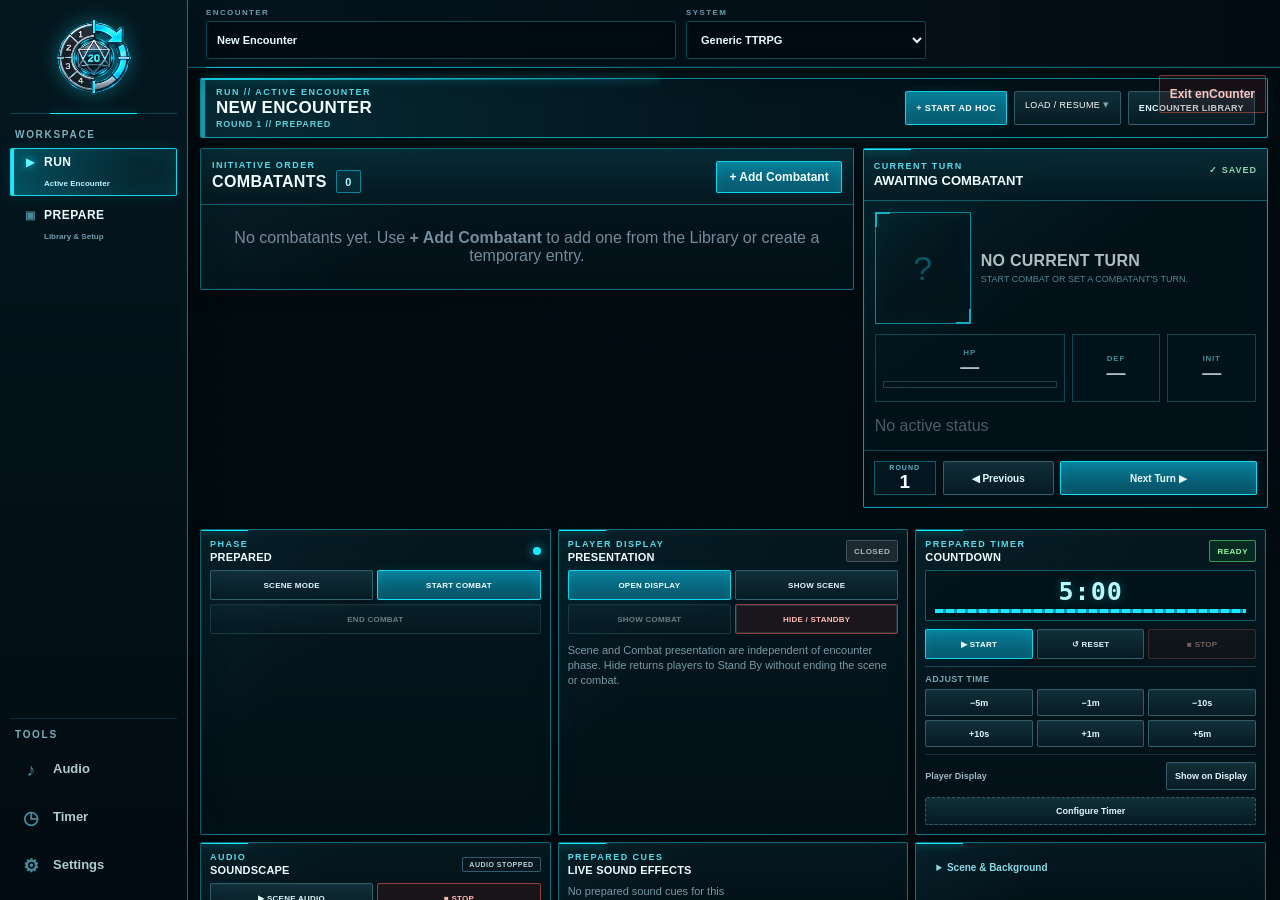
==== commit 17c2bccc: "Update Alpha 3 DM workspace and launcher improvements" ====
--- a/programs/app/index.html
+++ b/programs/app/index.html
@@ -14,11 +14,24 @@
 
     <link rel="icon" type="image/png" href="/assets/branding/favicon.png" />
 
-    <link rel="stylesheet" href="css/base.css?v=alpha3-p2b6-media2" />
+    <link rel="stylesheet" href="css/base.css?v=alpha3-phase3-1-14-1a" />
     <link rel="stylesheet" href="css/timer.css" />
+    <link rel="stylesheet" href="css/theme-system.css?v=alpha3-phase3-1-13-6a" />
+    <link rel="stylesheet" href="css/theme-scifi.css?v=alpha3-phase3-1-13-6q" />
+    <link rel="stylesheet" href="css/theme-fantasy.css?v=alpha3-phase3-1-14-4a" />
   </head>
 
   <body class="dm-body">
+    <script>
+      (() => {
+        const theme = localStorage.getItem("encounter-ui-theme") || "scifi";
+        if (["original", "scifi", "fantasy"].includes(theme)) {
+          document.body.classList.add(`theme-${theme}`);
+        } else {
+          document.body.classList.add("theme-scifi");
+        }
+      })();
+    </script>
     <!-- =========================================================
          APPLICATION HEADER
          ========================================================= -->
@@ -82,30 +95,47 @@
          MAIN NAVIGATION
          ========================================================= -->
 
-    <nav class="main-nav" aria-label="Primary navigation">
-      <button
-        class="nav-button active"
-        data-section="encounterSection"
-        type="button"
-      >
-        Encounter
-      </button>
-
-      <button class="nav-button" data-section="dmSection" type="button">
-        DM
-      </button>
-
-      <button class="nav-button" data-section="soundscapeSection" type="button">
-        Soundscape
-      </button>
-
-      <button class="nav-button" data-section="timerSection" type="button">
-        Timer
-      </button>
-
-      <button class="nav-button" data-section="settingsSection" type="button">
-        Settings
-      </button>
+    <nav class="main-nav workspace-nav" aria-label="Primary navigation">
+      <div class="theme-sidebar-brand sci-fi-sidebar-brand" aria-label="enCounter">
+        <img src="../../assets/branding/enCounter-icon.png" alt="" />
+      </div>
+      <div class="workspace-nav-group workspace-nav-primary" aria-label="Workspace modes">
+        <span class="workspace-nav-label">Workspace</span>
+
+        <button
+          class="nav-button workspace-mode-button active"
+          data-section="encounterSection"
+          type="button"
+        >
+          <span class="workspace-nav-kicker">RUN</span>
+          <span>Active Encounter</span>
+        </button>
+
+        <button
+          class="nav-button workspace-mode-button"
+          data-section="dmSection"
+          type="button"
+        >
+          <span class="workspace-nav-kicker">PREPARE</span>
+          <span>Library &amp; Setup</span>
+        </button>
+      </div>
+
+      <div class="workspace-nav-group workspace-nav-tools" aria-label="Tools">
+        <span class="workspace-nav-label">Tools</span>
+
+        <button class="nav-button workspace-tool-button" data-section="soundscapeSection" type="button">
+          Audio
+        </button>
+
+        <button class="nav-button workspace-tool-button" data-section="timerSection" type="button">
+          Timer
+        </button>
+
+        <button class="nav-button workspace-tool-button" data-section="settingsSection" type="button">
+          Settings
+        </button>
+      </div>
     </nav>
 
     <!-- =========================================================
@@ -121,36 +151,41 @@
         <div class="encounter-console-layout">
           <div class="encounter-console-main">
             <!-- Compact encounter command strip -->
-            <div class="panel encounter-command-strip">
+            <div class="panel encounter-command-strip run-command-strip">
               <div class="encounter-command-copy">
-                <div class="eyebrow">LIVE ENCOUNTER</div>
-                <strong>Initiative &amp; Combatants</strong>
-                <span class="hint">Run the encounter here. Preparation and full saved-encounter management stay in the DM Workspace.</span>
-              </div>
-
-              <div class="encounter-command-actions">
-                <button id="newEncounterBtn" class="primary" type="button">
-                  + New Encounter
+                <div class="eyebrow">RUN // ACTIVE ENCOUNTER</div>
+                <strong id="runEncounterTitle">Active Encounter</strong>
+                <span id="runEncounterSubtitle" class="run-encounter-subtitle">Round 1 // Prepared</span>
+              </div>
+
+              <div class="encounter-command-actions run-command-actions">
+                <button id="startAdHocEncounterBtn" class="primary" type="button">
+                  + Start Ad Hoc
                 </button>
 
-                <label class="encounter-quick-select">
-                  <span>Template</span>
-                  <select id="quickTemplateSelect">
-                    <option value="">Choose template…</option>
-                  </select>
-                </label>
-                <button id="quickLoadTemplateBtn" type="button">Load</button>
-
-                <label class="encounter-quick-select">
-                  <span>Saved State</span>
-                  <select id="quickStateSelect">
-                    <option value="">Choose saved state…</option>
-                  </select>
-                </label>
-                <button id="quickResumeStateBtn" type="button">Resume</button>
+                <details class="encounter-load-menu">
+                  <summary>Load / Resume</summary>
+                  <div class="encounter-load-popover">
+                    <label class="encounter-quick-select">
+                      <span>Reusable Template</span>
+                      <select id="quickTemplateSelect">
+                        <option value="">Choose template…</option>
+                      </select>
+                    </label>
+                    <button id="quickLoadTemplateBtn" type="button">Load Template</button>
+
+                    <label class="encounter-quick-select">
+                      <span>Saved Encounter State</span>
+                      <select id="quickStateSelect">
+                        <option value="">Choose saved state…</option>
+                      </select>
+                    </label>
+                    <button id="quickResumeStateBtn" type="button">Resume State</button>
+                  </div>
+                </details>
 
                 <button id="openDmEncountersBtn" class="icon-text-button" type="button">
-                  Manage
+                  Encounter Library
                 </button>
               </div>
             </div>
@@ -177,12 +212,50 @@
                 </button>
               </div>
 
-              <!-- One add workflow; existing controls remain for compatibility. -->
+              <!-- Unified Add Combatant workflow -->
               <div id="encounterAddPanel" class="encounter-add-panel hidden">
-                <div class="encounter-add-section">
+                <div class="encounter-add-workflow-header">
+                  <div>
+                    <div class="eyebrow">ADD COMBATANT</div>
+                    <strong>Choose a source</strong>
+                  </div>
+                  <span class="hint">Start with a saved Library entry, search the Compendium, or create a temporary combatant.</span>
+                </div>
+
+                <div class="encounter-add-source-tabs" role="tablist" aria-label="Combatant source">
+                  <button
+                    class="encounter-add-source-tab active"
+                    type="button"
+                    role="tab"
+                    aria-selected="true"
+                    data-add-source-tab="library"
+                  >
+                    Library
+                  </button>
+                  <button
+                    class="encounter-add-source-tab"
+                    type="button"
+                    role="tab"
+                    aria-selected="false"
+                    data-add-source-tab="compendium"
+                  >
+                    Compendium
+                  </button>
+                  <button
+                    class="encounter-add-source-tab"
+                    type="button"
+                    role="tab"
+                    aria-selected="false"
+                    data-add-source-tab="quick"
+                  >
+                    Quick Create
+                  </button>
+                </div>
+
+                <div class="encounter-add-source-panel active" data-add-source-panel="library">
                   <div class="encounter-add-heading">
-                    <strong>From Library</strong>
-                    <span class="hint">Choose a saved combatant by type.</span>
+                    <strong>Saved Library Combatant</strong>
+                    <span class="hint">Use an existing player, NPC, enemy, or creature. The Library entry remains reusable.</span>
                   </div>
 
                   <div class="encounter-library-tabs" role="tablist" aria-label="Library combatant type">
@@ -230,14 +303,32 @@
                       Add to Encounter
                     </button>
                   </div>
-                </div>
-
-                <div class="encounter-add-divider"><span>or</span></div>
-
-                <div class="encounter-add-section">
+
+                  <div class="encounter-add-footer compact-add-footer">
+                    <button id="openDmCharactersBtn" type="button">Manage Character Library</button>
+                  </div>
+                </div>
+
+                <div class="encounter-add-source-panel" data-add-source-panel="compendium">
+                  <div class="encounter-add-heading">
+                    <strong>Search Compendium</strong>
+                    <span class="hint">Find an SRD creature, preview it, then add it directly to this encounter or save it to your Library.</span>
+                  </div>
+                  <div class="encounter-source-callout">
+                    <div>
+                      <strong>D&amp;D 5E SRD</strong>
+                      <span class="hint">Search by creature name and return to Run mode after adding.</span>
+                    </div>
+                    <button id="openDmCompendiumBtn" class="primary" type="button">
+                      Open Compendium Search
+                    </button>
+                  </div>
+                </div>
+
+                <div class="encounter-add-source-panel" data-add-source-panel="quick">
                   <div class="encounter-add-heading">
                     <strong>Quick Create</strong>
-                    <span class="hint">Add a temporary combatant without creating a Library entry.</span>
+                    <span class="hint">Create a temporary combatant for this encounter without adding a permanent Library entry.</span>
                   </div>
                   <div class="encounter-add-row quick-create-row">
                     <label>
@@ -261,15 +352,8 @@
                       <span>Max HP</span>
                       <input id="quickMaxHp" type="number" min="0" placeholder="7" />
                     </label>
-                    <button id="quickAddBtn" type="button">Quick Add</button>
-                  </div>
-                </div>
-
-                <div class="encounter-add-footer">
-                  <button id="openDmCharactersBtn" type="button">Manage Characters in DM</button>
-                  <button id="openDmCompendiumBtn" type="button" disabled title="Compendium search is added in Phase 3.">
-                    Search Compendium — Coming Next
-                  </button>
+                    <button id="quickAddBtn" class="primary" type="button">Add Temporary</button>
+                  </div>
                 </div>
               </div>
 
@@ -290,23 +374,60 @@
             </div>
           </div>
 
+          <!-- Tactical current-turn focus -->
+          <section class="encounter-focus-column" aria-label="Current turn">
+            <div class="panel current-turn-focus-panel">
+              <div class="tactical-panel-heading">
+                <div>
+                  <div class="eyebrow">CURRENT TURN</div>
+                  <strong id="currentTurnFocusLabel">Awaiting combatant</strong>
+                </div>
+                <span id="saveIndicator" class="save-indicator">✓ SAVED</span>
+              </div>
+
+              <div id="currentTurnFocusBody" class="current-turn-focus-body is-empty">
+                <div id="currentTurnPortraitHost" class="current-turn-portrait-host" aria-hidden="true">?</div>
+                <div class="current-turn-identity">
+                  <strong id="currentTurnName">No current turn</strong>
+                  <span id="currentTurnMeta">Start combat or set a combatant's turn.</span>
+                </div>
+
+                <div class="current-turn-stat-grid">
+                  <div class="current-turn-stat current-turn-hp-stat">
+                    <span>HP</span>
+                    <strong id="currentTurnHp">—</strong>
+                    <div class="current-turn-hp-track"><span id="currentTurnHpFill"></span></div>
+                  </div>
+                  <div class="current-turn-stat">
+                    <span id="currentTurnDefenseLabel">DEF</span>
+                    <strong id="currentTurnDefense">—</strong>
+                  </div>
+                  <div class="current-turn-stat">
+                    <span>INIT</span>
+                    <strong id="currentTurnInitiative">—</strong>
+                  </div>
+                </div>
+
+                <div id="currentTurnStatuses" class="current-turn-statuses">
+                  <span class="combatant-status-empty">No active status</span>
+                </div>
+              </div>
+
+              <div class="current-turn-controls">
+                <div class="current-turn-round">
+                  <span>ROUND</span>
+                  <strong id="roundNumber">1</strong>
+                </div>
+                <div class="turn-navigation-buttons">
+                  <button id="previousTurnBtn" type="button">◀ Previous</button>
+                  <button id="nextTurnBtn" class="primary" type="button">Next Turn ▶</button>
+                </div>
+              </div>
+            </div>
+          </section>
+
           <!-- Sticky live-control rail -->
           <aside class="encounter-control-rail" aria-label="Encounter controls">
-            <div class="panel encounter-rail-panel encounter-turn-panel">
-              <div class="rail-section-heading">
-                <div>
-                  <div class="eyebrow">TURN CONTROL</div>
-                  <strong>Round <span id="roundNumber">1</span></strong>
-                </div>
-                <span id="saveIndicator" class="save-indicator">✓ SAVED</span>
-              </div>
-
-              <div class="turn-navigation-buttons">
-                <button id="previousTurnBtn" type="button">◀ Previous</button>
-                <button id="nextTurnBtn" class="primary" type="button">Next ▶</button>
-              </div>
-            </div>
-
             <div class="panel encounter-rail-panel">
               <div class="rail-section-heading">
                 <div>
@@ -317,26 +438,89 @@
               </div>
 
               <div class="rail-button-grid">
-                <button id="showSceneBtn" type="button">Show Scene</button>
+                <button id="showSceneBtn" type="button">Scene Mode</button>
                 <button id="startCombatBtn" class="primary" type="button">Start Combat</button>
                 <button id="endCombatBtn" type="button">End Combat</button>
               </div>
             </div>
 
-            <div class="panel encounter-rail-panel">
+            <div class="panel encounter-rail-panel encounter-display-panel">
               <div class="rail-section-heading">
                 <div>
                   <div class="eyebrow">PLAYER DISPLAY</div>
                   <strong>Presentation</strong>
                 </div>
-              </div>
-
-              <div class="rail-button-grid">
-                <button id="openDisplayBtn" class="primary" type="button">Start Player Display</button>
+                <span id="playerDisplayStatus" class="rail-status-pill display-status-closed">CLOSED</span>
+              </div>
+
+              <div class="rail-button-grid rail-display-actions">
+                <button id="openDisplayBtn" class="primary" type="button">Open Display</button>
+                <button id="showSceneDisplayBtn" type="button" aria-pressed="false">Show Scene</button>
+                <button id="showCombatDisplayBtn" type="button" aria-pressed="false">Show Combat</button>
+                <button id="hideEncounterDisplayBtn" class="danger-outline" type="button" aria-pressed="false">Hide / Standby</button>
               </div>
               <p class="hint rail-display-hint">
-                Before combat, Show displays the prepared Scene. During combat, it displays initiative. Hide always returns players to Stand By.
+                Scene and Combat presentation are independent of encounter phase. Hide returns players to Stand By without ending the scene or combat.
               </p>
+            </div>
+
+            <div class="panel encounter-rail-panel encounter-timer-panel">
+              <div class="rail-section-heading">
+                <div>
+                  <div class="eyebrow">PREPARED TIMER</div>
+                  <strong id="encounterTimerName">Countdown</strong>
+                </div>
+                <span id="encounterTimerStatus" class="rail-status-pill">READY</span>
+              </div>
+
+              <div class="rail-timer-readout" aria-label="Prepared timer remaining time">
+                <div id="encounterTimerCountdown" class="rail-timer-countdown">00:00</div>
+                <div
+                  id="encounterTimerProgress"
+                  class="rail-timer-progress"
+                  role="progressbar"
+                  aria-label="Timer remaining"
+                  aria-valuemin="0"
+                  aria-valuemax="100"
+                  aria-valuenow="100"
+                >
+                  <span id="encounterTimerProgressFill"></span>
+                </div>
+              </div>
+
+              <div class="rail-timer-actions">
+                <button id="encounterTimerStartBtn" class="primary" type="button">▶ Start</button>
+                <button id="encounterTimerResetBtn" type="button">↺ Reset</button>
+                <button id="encounterTimerStopBtn" class="danger-outline" type="button">■ Stop</button>
+              </div>
+
+              <div class="rail-timer-adjustments" aria-label="Adjust prepared timer">
+                <span class="rail-timer-adjustments-label">Adjust Time</span>
+                <div class="rail-timer-adjust-grid">
+                  <button type="button" data-run-timer-adjust-ms="-300000" aria-label="Subtract 5 minutes">−5m</button>
+                  <button type="button" data-run-timer-adjust-ms="-60000" aria-label="Subtract 1 minute">−1m</button>
+                  <button type="button" data-run-timer-adjust-ms="-10000" aria-label="Subtract 10 seconds">−10s</button>
+                  <button type="button" data-run-timer-adjust-ms="10000" aria-label="Add 10 seconds">+10s</button>
+                  <button type="button" data-run-timer-adjust-ms="60000" aria-label="Add 1 minute">+1m</button>
+                  <button type="button" data-run-timer-adjust-ms="300000" aria-label="Add 5 minutes">+5m</button>
+                </div>
+              </div>
+
+              <div class="rail-timer-display-control">
+                <span>Player Display</span>
+                <button
+                  id="encounterTimerVisibilityBtn"
+                  class="rail-timer-visibility-button"
+                  type="button"
+                  aria-pressed="false"
+                >
+                  Show on Display
+                </button>
+              </div>
+              <p class="hint rail-timer-hint">
+                Stop preserves the remaining time. Reset restores the full prepared duration.
+              </p>
+              <button id="openTimerToolBtn" class="rail-link-button" type="button">Configure Timer</button>
             </div>
 
             <div class="panel encounter-rail-panel">
@@ -420,8 +604,8 @@
         <div class="dm-workspace-shell">
           <aside class="dm-sidebar" aria-label="DM Workspace navigation">
             <div class="dm-sidebar-heading">
-              <div class="eyebrow">DM WORKSPACE</div>
-              <strong>Prepare &amp; Manage</strong>
+              <div class="eyebrow">PREPARE</div>
+              <strong>Library &amp; Setup</strong>
             </div>
 
             <button class="dm-nav-button active" data-dm-page="characters" type="button">
@@ -431,7 +615,7 @@
               Compendium
             </button>
             <button class="dm-nav-button" data-dm-page="encounters" type="button">
-              Encounters
+              Encounter Library
             </button>
             <button class="dm-nav-button" data-dm-page="assets" type="button">
               Assets
@@ -480,6 +664,12 @@
                     <option value="swse">SWSE</option>
                     <option value="dnd5e">D&amp;D 5E</option>
                     <option value="custom">Custom</option>
+                  </select>
+
+                  <select id="librarySourceFilter" aria-label="Filter by library source">
+                    <option value="all">All Sources</option>
+                    <option value="custom">Custom</option>
+                    <option value="compendium">Compendium (SRD 5.1)</option>
                   </select>
                 </div>
 
@@ -632,29 +822,71 @@
             </div>
 
             <div id="dmCompendiumPage" class="dm-page" data-dm-page-panel="compendium">
-              <div class="dm-page-header">
+              <div class="dm-page-header compendium-page-header">
                 <div>
                   <div class="eyebrow">COMPENDIUM</div>
-                  <h2>Rules &amp; Creature Sources</h2>
+                  <h2>Creature Search</h2>
                   <p class="hint">
-                    Phase 3 will connect provider-based creature search here without changing your local Library.
+                    Search licensed D&amp;D 5E SRD creatures, preview their stat data, add them directly to the active encounter, or save an editable local copy to your Library.
                   </p>
                 </div>
-              </div>
-
-              <div class="dm-placeholder-grid">
-                <article class="panel dm-placeholder-card">
-                  <div class="eyebrow">D&amp;D 5E</div>
-                  <h3>SRD Creature Search</h3>
-                  <p>Search licensed SRD creature data, preview stat blocks, add directly to an encounter, or save a local editable copy.</p>
-                  <button type="button" disabled>Coming in Phase 3</button>
-                </article>
-                <article class="panel dm-placeholder-card">
-                  <div class="eyebrow">STAR WARS SAGA EDITION</div>
-                  <h3>Local Compendium</h3>
-                  <p>Search user-provided or legally redistributable local compendium data using the same provider framework.</p>
-                  <button type="button" disabled>Coming in Phase 3</button>
-                </article>
+                <button id="compendiumManageLibraryBtn" type="button">Manage Creature Library</button>
+              </div>
+
+              <div class="compendium-provider-tabs" role="tablist" aria-label="Compendium providers">
+                <button type="button" class="active" role="tab" aria-selected="true">
+                  D&amp;D 5E SRD
+                  <span>Online</span>
+                </button>
+                <button type="button" role="tab" aria-selected="false" disabled title="Local/SWSE Compendium is planned for Phase 3.2.">
+                  SWSE / Local
+                  <span>Coming next</span>
+                </button>
+              </div>
+
+              <div class="panel compendium-search-panel">
+                <div class="compendium-search-heading">
+                  <div>
+                    <div class="eyebrow">D&amp;D 5E SRD 5.1</div>
+                    <h3>Search Creatures</h3>
+                  </div>
+                  <span class="compendium-online-badge">D&D 5e API · SRD 2014</span>
+                </div>
+                <div class="compendium-search-row">
+                  <label class="compendium-search-field">
+                    <span class="sr-only">Creature name</span>
+                    <input id="compendiumSearch" type="search" autocomplete="off" placeholder="Search goblin, dragon, skeleton…" />
+                  </label>
+                  <button id="compendiumSearchBtn" class="primary" type="button">Search</button>
+                </div>
+                <div class="compendium-search-meta">
+                  <span id="compendiumStatus" class="hint">Search the SRD 2014 monster index. Results and creature details are cached when available.</span>
+                  <span id="compendiumResultCount" class="compendium-result-count">0 results</span>
+                </div>
+              </div>
+
+              <div class="compendium-workspace">
+                <section class="panel compendium-results-panel" aria-label="Compendium search results">
+                  <div class="compendium-table-header" aria-hidden="true">
+                    <span>Creature</span>
+                    <span>HP</span>
+                    <span>AC</span>
+                    <span>Source</span>
+                    <span></span>
+                  </div>
+                  <div id="compendiumResults" class="compendium-results"></div>
+                  <div id="compendiumEmpty" class="empty-state">
+                    Search the SRD to find creatures. Results are limited to the SRD 5.1 source in this provider.
+                  </div>
+                </section>
+
+                <aside id="compendiumPreview" class="panel compendium-preview compendium-preview-empty" aria-live="polite">
+                  Select a creature to preview its SRD details.
+                </aside>
+              </div>
+
+              <div class="compendium-attribution hint">
+                Creature data is sourced from the D&amp;D System Reference Document 5.1 through the D&amp;D 5e SRD API maintained by the 5e-bits project and is available under CC BY 4.0. enCounter does not import remote creature artwork.
               </div>
             </div>
 
@@ -663,7 +895,12 @@
                 <div>
                   <div class="eyebrow">ENCOUNTER LIBRARY</div>
                   <h2>Templates &amp; Saved States</h2>
-                  <p class="hint">Create reusable setups, configure each template’s backgrounds and audio before play, or checkpoint a live encounter for later resumption.</p>
+                  <p class="hint">Build reusable encounters here before play. Run is reserved for loading a prepared encounter, resuming a saved state, or starting an ad hoc session.</p>
+                </div>
+                <div class="dm-page-header-actions">
+                  <button id="dmNewEncounterBtn" class="primary" type="button">
+                    + New Encounter Build
+                  </button>
                 </div>
               </div>
 
@@ -703,7 +940,7 @@
                     class="primary"
                     type="button"
                   >
-                    Save New Template
+                    Save Current Run as Template
                   </button>
 
                   <button id="updateTemplateBtn" type="button">
@@ -777,6 +1014,17 @@
                 <div>
                   <span class="field-caption">Combatants in Template</span>
                   <div id="encounterSetupCombatants" class="encounter-setup-combatants"></div>
+                  <div class="encounter-template-builder-controls">
+                    <select id="encounterSetupLibraryCombatant" aria-label="Library combatant to add">
+                      <option value="">Choose Library character or creature…</option>
+                    </select>
+                    <button id="encounterSetupAddCombatantBtn" type="button">
+                      + Add to Template
+                    </button>
+                  </div>
+                  <span class="hint encounter-template-builder-hint">
+                    Add saved Library entries while preparing the encounter. Compendium creatures should be saved to the Library first.
+                  </span>
                 </div>
               </div>
 
@@ -1204,13 +1452,24 @@
             </p>
 
             <div class="stacked-buttons">
+              <button id="exportEverythingBtn" class="primary" type="button">
+                Export Everything
+              </button>
+
               <button id="exportLibraryBtn" type="button">
                 Export Library Only
               </button>
-
-              <button id="exportEverythingBtn" class="primary" type="button">
-                Export Everything
-              </button>
+            </div>
+
+            <div class="data-inline-setting">
+              <div>
+                <strong>Automatic external backup</strong>
+                <p class="hint">When enabled with the local Python launcher, enCounter also writes recovery backups to <code>data/backups/</code>.</p>
+              </div>
+              <label class="switch-row">
+                <input id="externalBackupEnabled" type="checkbox" />
+                <span>Enabled</span>
+              </label>
             </div>
           </div>
 
@@ -1349,6 +1608,13 @@
                     />
                   </div>
                 </div>
+
+                <div class="timer-preset-row" aria-label="Quick timer durations">
+                  <button type="button" data-timer-preset-ms="60000">1 min</button>
+                  <button type="button" data-timer-preset-ms="300000">5 min</button>
+                  <button type="button" data-timer-preset-ms="600000">10 min</button>
+                  <button type="button" data-timer-preset-ms="1800000">30 min</button>
+                </div>
               </div>
 
               <!-- Skin -->
@@ -1384,11 +1650,9 @@
               <div class="timer-control-group">
                 <label> Player Display </label>
 
-                <label class="check-row">
-                  <input id="timerShowPlayers" type="checkbox" />
-
-                  Show timer to players
-                </label>
+                <p class="hint timer-live-visibility-hint">
+                  Live timer visibility is controlled from the Run screen.
+                </p>
 
                 <label class="check-row">
                   <input id="timerShowNumericPlayers" type="checkbox" />
@@ -1405,17 +1669,13 @@
 
               <!-- Primary Timer Actions -->
 
-              <div class="timer-control-group">
+              <div class="timer-control-group timer-primary-controls">
                 <label> Timer Controls </label>
 
                 <div class="timer-actions">
-                  <button id="timerStartBtn" class="primary" type="button">
-                    Start
+                  <button id="timerStartBtn" class="primary timer-primary-action" type="button">
+                    Start Timer
                   </button>
-
-                  <button id="timerPauseBtn" type="button">Pause</button>
-
-                  <button id="timerResumeBtn" type="button">Resume</button>
 
                   <button id="timerResetBtn" type="button">Reset</button>
 
@@ -1455,10 +1715,6 @@
                 if rendering is temporarily interrupted.
               </p>
 
-              <p class="hint">
-                Player Display timer synchronization will be connected after the
-                DM timer controls and animations are tested.
-              </p>
             </div>
 
             <!-- ===============================================
@@ -1480,8 +1736,8 @@
         <div class="panel">
           <div class="section-heading">
             <div>
-              <div class="eyebrow">ENCOUNTER AUDIO</div>
-              <h2>Soundscape</h2>
+              <div class="eyebrow">LIVE ENCOUNTER AUDIO</div>
+              <h2>Soundscape Live Mixer</h2>
               <p class="hint">Live audio mixer for the currently loaded encounter. Use DM → Encounters and select a reusable encounter to prepare backgrounds, music, ambience, and cues for multiple encounters before play. Audio plays from the DM computer; the Player Display remains visual-only.</p>
             </div>
             <div class="button-row">
@@ -1489,7 +1745,8 @@
               <button id="previewSceneAudioBtn" type="button">▶ Scene</button>
               <button id="previewCombatAudioBtn" type="button">⚔ Combat</button>
               <button id="stopSoundscapeBtn" class="danger-outline" type="button">■ Stop</button>
-              <button id="saveSoundscapeBtn" class="primary" type="button">Apply to Active Encounter</button>
+              <button id="manageAudioAssetsBtn" type="button">Manage Audio Assets</button>
+              <button id="saveSoundscapeBtn" class="primary" type="button">Apply Live Mix</button>
             </div>
           </div>
 
@@ -1527,15 +1784,6 @@
           </div>
         </div>
 
-        <div class="panel">
-          <div class="section-heading"><div><div class="eyebrow">AUDIO LIBRARY</div><h2>Import Audio</h2></div></div>
-          <div class="tool-grid">
-            <label><span>Category</span><select id="audioUploadCategory"><option value="sounds/music">Music</option><option value="sounds/ambience">Ambience</option><option value="sounds/sfx">Sound Effects</option><option value="sounds/custom">Custom</option></select></label>
-            <label><span>Audio File</span><input id="audioUploadFile" type="file" accept="audio/mpeg,audio/ogg,audio/wav,audio/flac" /></label>
-            <button id="uploadAudioBtn" class="primary" type="button">Import Audio</button>
-          </div>
-          <p class="hint">Supported: MP3, OGG, WAV, FLAC. Long music/ambience files are best stored as MP3 or OGG.</p>
-        </div>
       </section>
 
       <!-- =======================================================
@@ -1547,7 +1795,47 @@
            ======================================================= -->
 
       <section id="settingsSection" class="app-section">
-        <div class="settings-grid">
+        <div class="panel settings-intro-panel">
+          <div class="eyebrow">APPLICATION SETTINGS</div>
+          <h2>Settings</h2>
+          <p class="hint">Configure tracker behavior and custom rules. Backup, restore, storage, and recovery tools are managed under DM → Data &amp; Tools.</p>
+        </div>
+        <div class="panel ui-theme-settings-panel">
+          <div class="eyebrow">INTERFACE APPEARANCE</div>
+          <h2>Interface Theme</h2>
+          <p class="hint">Choose one visual style for both the DM Console and Player Display. The workflow and encounter data do not change.</p>
+
+          <div class="ui-theme-grid" role="radiogroup" aria-label="Interface theme">
+            <label class="ui-theme-card ui-theme-card-original">
+              <input type="radio" name="uiTheme" value="original" />
+              <span class="ui-theme-swatch" aria-hidden="true">
+                <span></span><span></span><span></span>
+              </span>
+              <strong>Original / Classic</strong>
+              <small>Classic pre–Sci-Fi layout and styling</small>
+            </label>
+
+            <label class="ui-theme-card ui-theme-card-scifi">
+              <input type="radio" name="uiTheme" value="scifi" />
+              <span class="ui-theme-swatch" aria-hidden="true">
+                <span></span><span></span><span></span>
+              </span>
+              <strong>Sci-Fi Console</strong>
+              <small>Tactical layout with cyan command-console styling</small>
+            </label>
+
+            <label class="ui-theme-card ui-theme-card-fantasy">
+              <input type="radio" name="uiTheme" value="fantasy" />
+              <span class="ui-theme-swatch" aria-hidden="true">
+                <span></span><span></span><span></span>
+              </span>
+              <strong>Fantasy Console</strong>
+              <small>Same tactical layout with bronze, leather, gold, and parchment</small>
+            </label>
+          </div>
+        </div>
+
+        <div class="settings-grid settings-grid-cleanup">
           <!-- Tracker Mode -->
 
           <div class="panel">
@@ -1572,26 +1860,6 @@
             </p>
 
             <div id="moduleCheckboxes" class="module-list"></div>
-          </div>
-
-          <!-- Backup Settings -->
-
-          <div class="panel">
-            <div class="eyebrow">DATA PROTECTION</div>
-
-            <h2>Backup Settings</h2>
-
-            <label class="check-row">
-              <input id="externalBackupEnabled" type="checkbox" />
-
-              Write automatic external backups to
-              <code>data/backups/</code>
-            </label>
-
-            <p class="hint">
-              Browser storage remains the working database. The external file is
-              an extra recovery layer.
-            </p>
           </div>
 
           <!-- Custom Ruleset -->
@@ -1753,31 +2021,32 @@
 
     <!-- Core -->
 
-    <script src="js/core/config.js?v=alpha3-p2b6-media2"></script>
-    <script src="js/core/db.js?v=alpha3-p2b6-media2"></script>
-    <script src="js/core/sync.js?v=alpha3-p2b6-media2"></script>
+    <script src="js/core/config.js?v=alpha3-phase3-no-srd-artwork1"></script>
+    <script src="js/core/db.js?v=alpha3-phase3-compendium1"></script>
+    <script src="js/core/sync.js?v=alpha3-phase3-compendium1"></script>
 
     <!-- Existing Modules -->
 
-    <script src="js/modules/backup.js?v=alpha3-p2b6-media2"></script>
-    <script src="js/modules/migration.js?v=alpha3-p2b6-media2"></script>
-    <script src="js/modules/dm-workspace.js?v=alpha3-p2b6-media2"></script>
-    <script src="js/modules/assets.js?v=alpha3-p2b6-media2"></script>
-    <script src="js/modules/settings.js?v=alpha3-p2b6-media2"></script>
-    <script src="js/modules/library.js?v=alpha3-p2b6-media2"></script>
-    <script src="js/modules/combat.js?v=alpha3-p2b6-media2"></script>
-    <script src="js/modules/audio.js?v=alpha3-p2b6-media2"></script>
-    <script src="js/modules/encounters.js?v=alpha3-p2b6-media2"></script>
-    <script src="js/modules/encounter-setup.js?v=alpha3-p2b6-media2"></script>
-    <script src="js/modules/soundscape.js?v=alpha3-p2b6-media2"></script>
+    <script src="js/modules/backup.js?v=alpha3-phase3-compendium1"></script>
+    <script src="js/modules/migration.js?v=alpha3-phase3-compendium1"></script>
+    <script src="js/modules/dm-workspace.js?v=alpha3-phase3-compendium1"></script>
+    <script src="js/modules/assets.js?v=alpha3-phase3-1-13-6k"></script>
+    <script src="js/modules/settings.js?v=alpha3-phase3-1-13-6a"></script>
+    <script src="js/modules/library.js?v=alpha3-phase3-1-14-3"></script>
+    <script src="js/modules/combat.js?v=alpha3-phase3-1-14-3"></script>
+    <script src="js/modules/compendium.js?v=alpha3-phase3-1-14-3"></script>
+    <script src="js/modules/audio.js?v=alpha3-phase3-compendium1"></script>
+    <script src="js/modules/encounters.js?v=alpha3-phase3-1-14-4"></script>
+    <script src="js/modules/encounter-setup.js?v=alpha3-phase3-1-14-1"></script>
+    <script src="js/modules/soundscape.js?v=alpha3-phase3-compendium1"></script>
 
     <!-- Visual Timer Modules -->
 
-    <script src="js/modules/timer-renderer.js?v=alpha3-p2b6-media2"></script>
-    <script src="js/modules/timer.js?v=alpha3-p2b6-media2"></script>
+    <script src="js/modules/timer-renderer.js?v=alpha3-phase3-compendium1"></script>
+    <script src="js/modules/timer.js?v=alpha3-phase3-compendium1"></script>
 
     <!-- DM Console Controller -->
 
-    <script src="js/main.js?v=alpha3-p2b6-media2"></script>
+    <script src="js/main.js?v=alpha3-phase3-1-14-2"></script>
   </body>
 </html>
--- a/programs/app/css/base.css
+++ b/programs/app/css/base.css
@@ -3138,6 +3138,108 @@
   font-size: 10px;
 }
 
+.rail-status-pill {
+  display: inline-flex;
+  align-items: center;
+  min-height: 22px;
+  padding: 3px 7px;
+  border: 1px solid #315668;
+  border-radius: 999px;
+  background: rgba(28, 61, 76, 0.55);
+  color: #a9d9e8;
+  font-size: 8px;
+  font-weight: 800;
+  letter-spacing: 0.08em;
+  white-space: nowrap;
+}
+
+.rail-timer-actions {
+  display: grid;
+  grid-template-columns: repeat(3, minmax(0, 1fr));
+  gap: 5px;
+}
+
+.rail-timer-actions button {
+  min-width: 0;
+  min-height: 32px;
+  padding: 6px 5px;
+  font-size: 9px;
+}
+
+.rail-timer-adjustments {
+  display: grid;
+  gap: 5px;
+  margin-top: 7px;
+  padding-top: 7px;
+  border-top: 1px solid var(--line, rgba(76, 122, 143, 0.28));
+}
+
+.rail-timer-adjustments-label {
+  color: var(--muted, #9eb8c4);
+  font-size: 9px;
+  font-weight: 700;
+  letter-spacing: 0.04em;
+  text-transform: uppercase;
+}
+
+.rail-timer-adjust-grid {
+  display: grid;
+  grid-template-columns: repeat(3, minmax(0, 1fr));
+  gap: 4px;
+}
+
+.rail-timer-adjust-grid button {
+  min-width: 0;
+  min-height: 27px;
+  padding: 4px 3px;
+  font-size: 9px;
+  font-variant-numeric: tabular-nums;
+}
+
+.rail-timer-display-control {
+  display: flex;
+  align-items: center;
+  justify-content: space-between;
+  gap: 8px;
+  margin-top: 7px;
+  padding-top: 7px;
+  border-top: 1px solid rgba(76, 122, 143, 0.28);
+}
+
+.rail-timer-display-control > span {
+  color: #9eb8c4;
+  font-size: 9px;
+  font-weight: 700;
+}
+
+.rail-timer-visibility-button {
+  min-height: 28px;
+  padding: 5px 8px;
+  font-size: 9px;
+  white-space: nowrap;
+}
+
+.rail-timer-visibility-button[aria-pressed="true"] {
+  border-color: #38bfdc;
+  background: rgba(56, 191, 220, 0.14);
+  color: #d8f7ff;
+}
+
+.rail-timer-hint {
+  margin: 7px 0 0;
+  font-size: 9px;
+  line-height: 1.35;
+}
+
+.rail-link-button {
+  width: 100%;
+  min-height: 28px;
+  margin-top: 7px;
+  padding: 5px 7px;
+  border-style: dashed;
+  font-size: 9px;
+}
+
 .phase-indicator-dot {
   width: 8px;
   height: 8px;
@@ -3362,7 +3464,7 @@
 
 .character-library-search {
   display: grid;
-  grid-template-columns: minmax(260px, 1fr) minmax(145px, 190px);
+  grid-template-columns: minmax(260px, 1fr) minmax(135px, 175px) minmax(165px, 215px);
   gap: 8px;
   flex: 1 1 620px;
 }
@@ -3865,10 +3967,10 @@
 }
 
 .asset-visual-meta {
-  display: flex;
-  align-items: center;
-  justify-content: space-between;
-  gap: 8px;
+  display: grid;
+  grid-template-columns: minmax(0, 1fr);
+  gap: 7px;
+  align-items: stretch;
   padding: 9px 10px;
 }
 
@@ -3881,8 +3983,41 @@
   font-size: 12px;
 }
 
+
+.asset-item-actions {
+  display: flex;
+  align-items: center;
+  justify-content: space-between;
+  gap: 7px;
+  min-width: 0;
+  width: 100%;
+}
+
+.asset-delete-button {
+  min-height: 28px;
+  padding: 4px 8px;
+  border-radius: 6px;
+  font-size: 10px;
+  line-height: 1;
+  white-space: nowrap;
+}
+
+.asset-visual-card .asset-delete-button {
+  opacity: 0.72;
+}
+
+.asset-visual-card:hover .asset-delete-button,
+.asset-delete-button:focus-visible {
+  opacity: 1;
+}
+
 .asset-type-pill {
-  flex: 0 0 auto;
+  flex: 0 1 auto;
+  min-width: 0;
+  max-width: calc(100% - 58px);
+  overflow: hidden;
+  text-overflow: ellipsis;
+  white-space: nowrap;
   padding: 2px 6px;
   border: 1px solid rgba(70, 123, 147, 0.38);
   border-radius: 999px;
@@ -3900,7 +4035,7 @@
 
 .asset-audio-row {
   display: grid;
-  grid-template-columns: 36px minmax(180px, 0.8fr) minmax(290px, 1.4fr);
+  grid-template-columns: 36px minmax(180px, 0.8fr) minmax(290px, 1.4fr) auto;
   gap: 12px;
   align-items: center;
   min-height: 58px;
@@ -3994,7 +4129,7 @@
   }
 
   .asset-audio-row {
-    grid-template-columns: 34px minmax(150px, 0.65fr) minmax(220px, 1fr);
+    grid-template-columns: 34px minmax(150px, 0.65fr) minmax(220px, 1fr) auto;
   }
 }
 
@@ -4329,3 +4464,1142 @@
     justify-items: start;
   }
 }
+
+/* ========================================
+   ALPHA 3 PHASE 2B.7 — WORKFLOW CLEANUP
+======================================== */
+
+/* Soundscape is a live mixer; preparation stays in DM > Encounters. */
+#soundscapeSection .section-heading {
+  align-items: flex-start;
+}
+
+#soundscapeSection .section-heading .button-row {
+  justify-content: flex-end;
+  align-items: center;
+  max-width: 680px;
+}
+
+#soundscapeSection .soundscape-status {
+  min-height: 32px;
+  display: inline-flex;
+  align-items: center;
+  letter-spacing: 0.08em;
+}
+
+#manageAudioAssetsBtn {
+  border-color: #2b5669;
+  background: #0a1b24;
+}
+
+#saveSoundscapeBtn {
+  min-width: 130px;
+}
+
+/* Timer: emphasize the live state and reduce redundant controls. */
+.timer-active-summary {
+  min-width: 190px;
+  padding: 10px 14px !important;
+}
+
+.timer-active-summary-title {
+  font-size: clamp(14px, 0.8vw, 17px);
+  font-weight: 700;
+}
+
+.timer-active-summary-state {
+  margin-top: 3px;
+  color: #6fe7ff;
+  font-size: clamp(11px, 0.7vw, 14px);
+  font-weight: 700;
+  letter-spacing: 0.08em;
+  text-transform: uppercase;
+}
+
+.timer-preset-row {
+  display: grid;
+  grid-template-columns: repeat(4, minmax(0, 1fr));
+  gap: 6px;
+  margin-top: 8px;
+}
+
+.timer-preset-row button {
+  min-height: 32px;
+  padding: 6px 8px;
+  font-size: 11px;
+}
+
+.timer-primary-controls .timer-actions {
+  display: grid;
+  grid-template-columns: minmax(140px, 1.5fr) repeat(2, minmax(80px, 0.7fr));
+  gap: 7px;
+}
+
+.timer-primary-action {
+  min-height: 40px;
+  font-size: 13px;
+  font-weight: 700;
+}
+
+.timer-primary-action[data-timer-state="running"] {
+  border-color: #e8b74f;
+  background: linear-gradient(180deg, #8b6819, #65480f);
+}
+
+.timer-primary-action[data-timer-state="paused"] {
+  border-color: #62d9ff;
+  background: linear-gradient(180deg, #12617a, #0d465a);
+}
+
+/* Settings: keep only actual app/rules settings here. */
+.settings-intro-panel {
+  margin-bottom: 10px;
+}
+
+.settings-grid-cleanup {
+  grid-template-columns: minmax(320px, 1.2fr) minmax(300px, 0.8fr);
+}
+
+.settings-grid-cleanup > .panel {
+  min-height: 0;
+}
+
+/* Data & Tools owns backup/recovery workflows. */
+.data-inline-setting {
+  display: flex;
+  align-items: center;
+  justify-content: space-between;
+  gap: 14px;
+  margin-top: 14px;
+  padding-top: 12px;
+  border-top: 1px solid rgba(62, 111, 131, 0.35);
+}
+
+.data-inline-setting > div {
+  min-width: 0;
+}
+
+.data-inline-setting .hint {
+  margin: 4px 0 0;
+}
+
+.switch-row {
+  display: inline-flex;
+  align-items: center;
+  gap: 7px;
+  white-space: nowrap;
+  color: #c8dbe3;
+  font-size: 11px;
+}
+
+.data-grid > .panel {
+  display: flex;
+  flex-direction: column;
+  min-height: 300px;
+}
+
+.data-grid .stacked-buttons {
+  margin-top: auto;
+}
+
+@media (max-width: 1100px) {
+  .settings-grid-cleanup {
+    grid-template-columns: 1fr;
+  }
+
+  .timer-primary-controls .timer-actions {
+    grid-template-columns: 1fr 1fr 1fr;
+  }
+}
+
+@media (max-width: 700px) {
+  .timer-preset-row,
+  .timer-primary-controls .timer-actions {
+    grid-template-columns: repeat(2, minmax(0, 1fr));
+  }
+
+  .timer-primary-action {
+    grid-column: 1 / -1;
+  }
+
+  .data-inline-setting {
+    align-items: flex-start;
+    flex-direction: column;
+  }
+}
+
+/* ========================================
+   ALPHA 3 PHASE 2B.7.1 — LIBRARY SYNC
+======================================== */
+.combatant-meta-line {
+  display: flex;
+  align-items: center;
+  gap: 5px;
+}
+
+.combatant-meta-line > span:first-child {
+  overflow: hidden;
+  text-overflow: ellipsis;
+  white-space: nowrap;
+}
+
+.combatant-library-link-badge {
+  flex: 0 0 auto;
+  padding: 1px 5px;
+  border: 1px solid rgba(75, 196, 226, 0.35);
+  border-radius: 999px;
+  background: rgba(38, 143, 171, 0.12);
+  color: #68d4ef;
+  font-size: 8px;
+  font-weight: 800;
+  letter-spacing: 0.25px;
+  text-transform: none;
+}
+
+.combatant-secondary-actions .library-sync-action {
+  border-color: rgba(75, 196, 226, 0.45);
+  color: #9fe9f8;
+}
+
+
+/* ========================================
+   ALPHA 3 PHASE 3.1 — COMPENDIUM
+======================================== */
+.compendium-page-header {
+  align-items: end;
+}
+
+.compendium-provider-tabs {
+  display: flex;
+  gap: 8px;
+  margin-bottom: 12px;
+}
+
+.compendium-provider-tabs button {
+  display: inline-flex;
+  align-items: center;
+  gap: 8px;
+  min-height: 38px;
+  padding: 8px 14px;
+  border-radius: 8px;
+}
+
+.compendium-provider-tabs button span {
+  color: #7897a5;
+  font-size: 9px;
+  font-weight: 800;
+  letter-spacing: 0.5px;
+  text-transform: uppercase;
+}
+
+.compendium-provider-tabs button.active {
+  border-color: rgba(72, 205, 239, 0.65);
+  background: linear-gradient(180deg, rgba(18, 95, 119, 0.72), rgba(10, 55, 72, 0.84));
+  color: #dff9ff;
+}
+
+.compendium-search-panel {
+  margin-bottom: 12px;
+}
+
+.compendium-search-heading,
+.compendium-search-meta {
+  display: flex;
+  align-items: center;
+  justify-content: space-between;
+  gap: 12px;
+}
+
+.compendium-search-heading h3 {
+  margin: 3px 0 0;
+}
+
+.compendium-online-badge {
+  padding: 4px 8px;
+  border: 1px solid rgba(75, 196, 226, 0.35);
+  border-radius: 999px;
+  background: rgba(38, 143, 171, 0.12);
+  color: #8ee3f7;
+  font-size: 9px;
+  font-weight: 800;
+  letter-spacing: 0.35px;
+  text-transform: uppercase;
+}
+
+.compendium-search-row {
+  display: grid;
+  grid-template-columns: minmax(240px, 1fr) auto;
+  gap: 8px;
+  margin: 12px 0 8px;
+}
+
+.compendium-search-field,
+.compendium-search-field input {
+  width: 100%;
+}
+
+.compendium-search-field input {
+  min-height: 42px;
+  font-size: clamp(13px, 0.75vw, 15px);
+}
+
+.compendium-search-row .primary {
+  min-width: 110px;
+}
+
+.compendium-search-meta .hint {
+  margin: 0;
+}
+
+.compendium-search-meta [data-status="success"] {
+  color: #8ee2ba;
+}
+
+.compendium-search-meta [data-status="error"] {
+  color: #ff9a9a;
+}
+
+.compendium-result-count {
+  flex: 0 0 auto;
+  color: #a9c7d4;
+  font-size: 10px;
+  font-weight: 800;
+  letter-spacing: 0.45px;
+  text-transform: uppercase;
+}
+
+.compendium-workspace {
+  display: grid;
+  grid-template-columns: minmax(540px, 1.25fr) minmax(330px, 0.75fr);
+  gap: 12px;
+  align-items: start;
+}
+
+.compendium-results-panel {
+  padding: 0;
+  overflow: hidden;
+}
+
+.compendium-table-header,
+.compendium-result-row {
+  display: grid;
+  grid-template-columns: minmax(220px, 1fr) 60px 60px minmax(130px, 0.55fr) 80px;
+  gap: 8px;
+  align-items: center;
+}
+
+.compendium-table-header {
+  min-height: 34px;
+  padding: 7px 10px;
+  border-bottom: 1px solid rgba(63, 111, 131, 0.42);
+  background: rgba(6, 23, 31, 0.78);
+  color: #7898a5;
+  font-size: 9px;
+  font-weight: 900;
+  letter-spacing: 0.55px;
+  text-transform: uppercase;
+}
+
+.compendium-result-row {
+  min-height: 56px;
+  padding: 7px 10px;
+  border-bottom: 1px solid rgba(54, 90, 105, 0.3);
+  color: #c5dce5;
+}
+
+.compendium-result-row:last-child {
+  border-bottom: 0;
+}
+
+.compendium-result-row:hover,
+.compendium-result-row.selected {
+  background: rgba(30, 121, 148, 0.12);
+}
+
+.compendium-result-row.selected {
+  box-shadow: inset 3px 0 0 #45d0ee;
+}
+
+.compendium-result-identity {
+  display: flex;
+  flex-direction: column;
+  align-items: flex-start;
+  justify-content: center;
+  min-width: 0;
+  padding: 3px 5px;
+  border: 0;
+  background: transparent;
+  text-align: left;
+}
+
+.compendium-result-identity:hover {
+  background: transparent;
+}
+
+.compendium-result-identity strong {
+  max-width: 100%;
+  overflow: hidden;
+  color: #e4f6fb;
+  font-size: 12px;
+  text-overflow: ellipsis;
+  white-space: nowrap;
+}
+
+.compendium-result-identity span,
+.compendium-source-cell {
+  color: #7898a5;
+  font-size: 9px;
+}
+
+.compendium-results-panel > .empty-state {
+  margin: 12px;
+}
+
+.compendium-preview {
+  position: sticky;
+  top: 86px;
+  max-height: calc(100vh - 110px);
+  overflow: auto;
+}
+
+.compendium-preview-empty {
+  min-height: 220px;
+  display: grid;
+  place-items: center;
+  color: #7898a5;
+  text-align: center;
+}
+
+.compendium-preview-header {
+  display: flex;
+  align-items: flex-start;
+  justify-content: space-between;
+  gap: 14px;
+  padding-bottom: 12px;
+  border-bottom: 1px solid rgba(62, 111, 131, 0.35);
+}
+
+.compendium-preview-header h3 {
+  margin: 3px 0 0;
+}
+
+.compendium-preview-header .hint {
+  margin: 4px 0 0;
+}
+
+.compendium-preview-actions {
+  display: flex;
+  flex-direction: column;
+  gap: 6px;
+  min-width: 132px;
+}
+
+.compendium-stat-grid {
+  display: grid;
+  grid-template-columns: repeat(4, minmax(0, 1fr));
+  gap: 7px;
+  margin: 12px 0;
+}
+
+.compendium-stat-grid > div {
+  display: flex;
+  flex-direction: column;
+  gap: 2px;
+  min-width: 0;
+  padding: 8px;
+  border: 1px solid rgba(55, 103, 123, 0.38);
+  border-radius: 7px;
+  background: rgba(7, 28, 37, 0.62);
+}
+
+.compendium-stat-grid strong {
+  overflow: hidden;
+  color: #dff8ff;
+  font-size: 14px;
+  text-overflow: ellipsis;
+  white-space: nowrap;
+}
+
+.compendium-stat-grid span {
+  color: #708f9d;
+  font-size: 8px;
+  font-weight: 900;
+  letter-spacing: 0.45px;
+  text-transform: uppercase;
+}
+
+.compendium-preview-notes {
+  margin: 0 0 12px;
+  padding: 10px;
+  border: 1px solid rgba(55, 103, 123, 0.28);
+  border-radius: 7px;
+  background: rgba(4, 18, 24, 0.5);
+  color: #a9c4cf;
+  font: inherit;
+  font-size: 10px;
+  line-height: 1.5;
+  white-space: pre-wrap;
+}
+
+.compendium-preview-section {
+  margin-top: 12px;
+}
+
+.compendium-preview-section h4 {
+  margin: 0 0 6px;
+  color: #86dff2;
+  font-size: 10px;
+  letter-spacing: 0.55px;
+  text-transform: uppercase;
+}
+
+.compendium-preview-section details {
+  border-top: 1px solid rgba(54, 90, 105, 0.27);
+  padding: 6px 0;
+}
+
+.compendium-preview-section summary {
+  cursor: pointer;
+  color: #d2e8ef;
+  font-size: 10px;
+  font-weight: 800;
+}
+
+.compendium-preview-section p {
+  margin: 6px 0 0;
+  color: #a6c0cb;
+  font-size: 10px;
+  line-height: 1.5;
+}
+
+.compendium-attribution {
+  margin-top: 10px;
+  padding: 0 2px;
+}
+
+@media (max-width: 1180px) {
+  .compendium-workspace {
+    grid-template-columns: 1fr;
+  }
+
+  .compendium-preview {
+    position: static;
+    max-height: none;
+  }
+}
+
+@media (max-width: 760px) {
+  .compendium-provider-tabs,
+  .compendium-search-heading,
+  .compendium-search-meta,
+  .compendium-preview-header {
+    align-items: stretch;
+    flex-direction: column;
+  }
+
+  .compendium-search-row {
+    grid-template-columns: 1fr;
+  }
+
+  .compendium-table-header {
+    display: none;
+  }
+
+  .compendium-result-row {
+    grid-template-columns: minmax(0, 1fr) repeat(2, 48px) 78px;
+  }
+
+  .compendium-source-cell {
+    display: none;
+  }
+
+  .compendium-stat-grid {
+    grid-template-columns: repeat(2, minmax(0, 1fr));
+  }
+
+  .compendium-preview-actions {
+    flex-direction: row;
+  }
+}
+
+
+/* Phase 3.1.11.1 — Library source ownership badges */
+.library-source-badge {
+  display: inline-flex;
+  align-items: center;
+  min-height: 20px;
+  padding: 2px 7px;
+  border: 1px solid currentColor;
+  border-radius: 999px;
+  font-size: 0.68rem;
+  font-weight: 700;
+  letter-spacing: 0.045em;
+  text-transform: uppercase;
+  opacity: 0.9;
+}
+.library-source-badge.source-custom { opacity: 0.72; }
+.library-source-badge.source-srd { opacity: 0.95; }
+
+
+/* Phase 3.1.11.2 — Library source filter */
+#librarySourceFilter {
+  min-width: 0;
+}
+
+/* =========================================================
+   Phase 3.1.13.1 — UI/UX Simplification
+   Workspace modes, compact encounter loading, unified add flow
+   ========================================================= */
+
+.workspace-nav {
+  display: flex;
+  align-items: stretch;
+  justify-content: space-between;
+  gap: 18px;
+  padding: 8px 24px;
+  background: rgba(7, 16, 24, 0.98);
+}
+
+.workspace-nav-group {
+  display: flex;
+  align-items: center;
+  gap: 7px;
+  min-width: 0;
+}
+
+.workspace-nav-label {
+  color: #668797;
+  font-size: 9px;
+  font-weight: 800;
+  letter-spacing: 1.8px;
+  text-transform: uppercase;
+  margin-right: 3px;
+}
+
+.workspace-nav .nav-button {
+  min-height: 42px;
+  border: 1px solid transparent;
+  border-radius: 9px;
+  padding: 7px 12px;
+}
+
+.workspace-nav .nav-button::before {
+  display: none !important;
+  content: none !important;
+}
+
+.workspace-mode-button {
+  display: grid;
+  grid-template-columns: auto auto;
+  align-items: baseline;
+  column-gap: 8px;
+  text-align: left;
+}
+
+.workspace-nav-kicker {
+  color: #72a6ba;
+  font-size: 9px;
+  font-weight: 900;
+  letter-spacing: 1.4px;
+}
+
+.workspace-mode-button.active .workspace-nav-kicker {
+  color: #9be4f5;
+}
+
+.workspace-nav .workspace-mode-button.active {
+  background: #123041;
+  border-color: #2d7088;
+  box-shadow: inset 0 0 0 1px rgba(41, 164, 199, 0.08);
+}
+
+.workspace-nav-tools {
+  justify-content: flex-end;
+}
+
+.workspace-tool-button {
+  color: #9bb0bc;
+  min-width: 72px;
+}
+
+.workspace-tool-button.active {
+  color: #fff;
+}
+
+.run-command-strip {
+  align-items: center;
+}
+
+.run-command-actions {
+  align-items: center;
+  justify-content: flex-end;
+}
+
+.encounter-load-menu {
+  position: relative;
+  margin: 0;
+}
+
+.encounter-load-menu > summary {
+  list-style: none;
+  cursor: pointer;
+  user-select: none;
+  border: 1px solid #3b5668;
+  background: #162834;
+  color: #fff;
+  border-radius: 7px;
+  padding: 9px 14px;
+  white-space: nowrap;
+}
+
+.encounter-load-menu > summary::-webkit-details-marker {
+  display: none;
+}
+
+.encounter-load-menu > summary::after {
+  content: " ▾";
+  color: var(--muted);
+  font-size: 11px;
+}
+
+.encounter-load-menu[open] > summary {
+  border-color: #2d7088;
+  background: #173444;
+}
+
+.encounter-load-popover {
+  position: absolute;
+  z-index: 45;
+  top: calc(100% + 8px);
+  right: 0;
+  width: min(360px, 80vw);
+  display: grid;
+  grid-template-columns: 1fr auto;
+  gap: 10px;
+  padding: 14px;
+  background: #0b1922;
+  border: 1px solid #355063;
+  border-radius: 10px;
+  box-shadow: 0 18px 45px rgba(0, 0, 0, 0.42);
+}
+
+.encounter-load-popover label {
+  min-width: 0;
+}
+
+.encounter-load-popover button {
+  align-self: end;
+  white-space: nowrap;
+}
+
+.encounter-add-panel {
+  padding: 0;
+  overflow: hidden;
+}
+
+.encounter-add-workflow-header {
+  display: flex;
+  align-items: end;
+  justify-content: space-between;
+  gap: 18px;
+  padding: 16px 18px 12px;
+  border-bottom: 1px solid rgba(53, 80, 99, 0.65);
+  background: rgba(9, 21, 29, 0.78);
+}
+
+.encounter-add-workflow-header > div {
+  display: grid;
+  gap: 4px;
+}
+
+.encounter-add-workflow-header > .hint {
+  max-width: 620px;
+  text-align: right;
+}
+
+.encounter-add-source-tabs {
+  display: flex;
+  gap: 5px;
+  padding: 10px 12px 0;
+  background: rgba(7, 16, 24, 0.72);
+}
+
+.encounter-add-source-tab {
+  flex: 0 1 auto;
+  min-width: 130px;
+  border: 1px solid transparent;
+  border-bottom-left-radius: 0;
+  border-bottom-right-radius: 0;
+  background: transparent;
+  color: var(--muted);
+  font-weight: 700;
+}
+
+.encounter-add-source-tab:hover {
+  background: rgba(32, 57, 71, 0.62);
+}
+
+.encounter-add-source-tab.active {
+  color: #fff;
+  border-color: #355063;
+  border-bottom-color: #10232f;
+  background: #10232f;
+}
+
+.encounter-add-source-panel {
+  display: none;
+  padding: 18px;
+  background: rgba(16, 35, 47, 0.72);
+}
+
+.encounter-add-source-panel.active {
+  display: block;
+}
+
+.encounter-add-source-panel .encounter-add-heading {
+  margin-bottom: 13px;
+}
+
+.encounter-source-callout {
+  display: flex;
+  align-items: center;
+  justify-content: space-between;
+  gap: 20px;
+  padding: 16px;
+  border: 1px solid #294251;
+  border-radius: 10px;
+  background: rgba(7, 16, 24, 0.66);
+}
+
+.encounter-source-callout > div {
+  display: grid;
+  gap: 5px;
+}
+
+.compact-add-footer {
+  margin-top: 14px;
+  padding-top: 12px;
+  border-top: 1px solid rgba(41, 66, 81, 0.65);
+}
+
+/* Prepare workspace reads as a persistent preparation sidebar rather than a
+   second, unrelated application mode. */
+.dm-sidebar-heading .eyebrow {
+  color: #79b6ca;
+}
+
+.dm-sidebar-heading strong {
+  font-size: 15px;
+}
+
+@media (max-width: 1050px) {
+  .workspace-nav {
+    align-items: flex-start;
+    flex-direction: column;
+    gap: 8px;
+  }
+
+  .workspace-nav-group {
+    width: 100%;
+    flex-wrap: wrap;
+  }
+
+  .workspace-nav-tools {
+    justify-content: flex-start;
+  }
+
+  .workspace-nav-label {
+    min-width: 68px;
+  }
+
+  .encounter-load-popover {
+    right: auto;
+    left: 0;
+  }
+}
+
+@media (max-width: 720px) {
+  .workspace-nav {
+    padding: 8px 12px;
+  }
+
+  .workspace-nav-label {
+    width: 100%;
+    min-width: 0;
+  }
+
+  .workspace-mode-button {
+    flex: 1 1 210px;
+    grid-template-columns: 1fr;
+    row-gap: 2px;
+  }
+
+  .workspace-tool-button {
+    flex: 1 1 90px;
+  }
+
+  .encounter-add-workflow-header,
+  .encounter-source-callout {
+    align-items: stretch;
+    flex-direction: column;
+  }
+
+  .encounter-add-workflow-header > .hint {
+    max-width: none;
+    text-align: left;
+  }
+
+  .encounter-add-source-tabs {
+    overflow-x: auto;
+  }
+
+  .encounter-add-source-tab {
+    min-width: 115px;
+  }
+
+  .encounter-load-popover {
+    position: fixed;
+    top: 118px;
+    left: 12px;
+    right: 12px;
+    width: auto;
+    grid-template-columns: 1fr;
+  }
+}
+
+
+/* ---------- Phase 3.1.13.3 Player Display presentation controls ---------- */
+.rail-display-actions button.active {
+  border-color: #4f9fba;
+  background: rgba(37, 92, 113, 0.72);
+  color: #ecfbff;
+  box-shadow: inset 0 0 0 1px rgba(99, 190, 220, 0.18);
+}
+
+.display-status-closed {
+  border-color: #46515a;
+  background: rgba(45, 52, 58, 0.62);
+  color: #aeb8be;
+}
+
+.display-status-starting {
+  border-color: #77662f;
+  background: rgba(91, 75, 27, 0.5);
+  color: #f0d98a;
+}
+
+.display-status-standby {
+  border-color: #52606a;
+  background: rgba(50, 63, 72, 0.62);
+  color: #c1d0d8;
+}
+
+.display-status-scene {
+  border-color: #397a63;
+  background: rgba(36, 92, 70, 0.55);
+  color: #a9ebcf;
+}
+
+.display-status-combat {
+  border-color: #8d5f3c;
+  background: rgba(105, 62, 30, 0.58);
+  color: #f3c79e;
+}
+
+/* ============================================================
+   Phase 3.1.13.4 — Compact DM timer readout
+   ============================================================ */
+.rail-timer-readout {
+  display: grid;
+  gap: 5px;
+  margin: 1px 0 8px;
+  padding: 8px 9px 7px;
+  border: 1px solid rgba(76, 122, 143, 0.36);
+  border-radius: 7px;
+  background: rgba(7, 20, 27, 0.56);
+}
+
+.rail-timer-countdown {
+  color: #eafaff;
+  font-variant-numeric: tabular-nums;
+  font-size: clamp(27px, 2.2vw, 36px);
+  font-weight: 800;
+  line-height: 1;
+  letter-spacing: 0.025em;
+  text-align: center;
+  text-shadow: 0 0 14px rgba(56, 191, 220, 0.18);
+}
+
+.rail-timer-countdown[data-status="complete"] {
+  opacity: 0.82;
+}
+
+.rail-timer-progress {
+  height: 4px;
+  overflow: hidden;
+  border-radius: 999px;
+  background: rgba(82, 113, 126, 0.28);
+}
+
+.rail-timer-progress > span {
+  display: block;
+  width: 100%;
+  height: 100%;
+  border-radius: inherit;
+  background: currentColor;
+  color: #38bfdc;
+  transition: width 160ms linear;
+}
+
+.timer-live-visibility-hint {
+  margin: 0 0 5px;
+  padding: 6px 7px;
+  border-left: 2px solid #315668;
+  background: rgba(17, 40, 51, 0.38);
+  font-size: 9px;
+  line-height: 1.35;
+}
+
+/* Keep the Run rail compact at common 1080p widths. */
+@media (min-width: 1280px) and (max-width: 1700px) {
+  .encounter-timer-panel {
+    padding: 9px;
+  }
+
+  .encounter-timer-panel .rail-section-heading {
+    margin-bottom: 6px;
+  }
+
+  .rail-timer-countdown {
+    font-size: 30px;
+  }
+
+  .rail-timer-hint {
+    display: none;
+  }
+}
+
+
+/* ============================================================
+   Phase 3.1.13.6b — UI cleanup
+   ============================================================ */
+
+/* Give the Custom System save action breathing room below Stat 4. */
+#saveCustomSystemBtn {
+  margin-top: 14px;
+}
+
+/* Center and enlarge the Character / System / HP / Key Stats / Actions header. */
+.character-table-header {
+  min-height: 38px;
+  padding: 0 10px;
+  align-items: center;
+  font-size: clamp(10px, 0.62vw, 12px);
+  line-height: 1.15;
+}
+
+.character-table-header > * {
+  align-self: center;
+}
+
+/* Encounter Library header action. */
+.dm-page-header-actions {
+  display: flex;
+  align-items: center;
+  justify-content: flex-end;
+  align-self: center;
+  flex: 0 0 auto;
+}
+
+#dmNewEncounterBtn {
+  min-width: 132px;
+  white-space: nowrap;
+}
+
+@media (max-width: 900px) {
+  .dm-page-header {
+    align-items: stretch;
+  }
+
+  .dm-page-header-actions {
+    justify-content: flex-start;
+  }
+}
+
+
+/* Phase 3.1.13.6c - Prepare-side encounter builder */
+.encounter-template-builder-controls {
+  display: grid;
+  grid-template-columns: minmax(0, 1fr) auto;
+  gap: 8px;
+  margin-top: 10px;
+  align-items: center;
+}
+
+.encounter-template-builder-controls select {
+  min-width: 0;
+}
+
+.encounter-template-builder-hint {
+  display: block;
+  margin-top: 7px;
+}
+
+.encounter-setup-combatant-chip {
+  gap: 7px;
+}
+
+.encounter-setup-combatant-remove {
+  display: inline-grid;
+  place-items: center;
+  width: 22px;
+  height: 22px;
+  min-width: 22px;
+  padding: 0;
+  border-radius: 50%;
+  line-height: 1;
+  font-size: 1rem;
+}
+
+@media (max-width: 900px) {
+  .encounter-template-builder-controls {
+    grid-template-columns: 1fr;
+  }
+}
+
+/* Phase 3.1.13.6n — exact HP entry on the Run roster. */
+.combatant-hp-editor {
+  display: flex;
+  align-items: center;
+  gap: 4px;
+  min-width: 0;
+}
+
+.combatant-hp-input {
+  width: 52px;
+  min-width: 0;
+  height: 27px;
+  padding: 3px 5px;
+  border: 1px solid #355768;
+  border-radius: 5px;
+  background: #081821;
+  color: #eaf8fc;
+  font: inherit;
+  font-size: 11px;
+  font-variant-numeric: tabular-nums;
+  font-weight: 800;
+  text-align: center;
+}
+
+.combatant-hp-input:focus {
+  border-color: #45a9ca;
+  outline: 2px solid rgba(69, 169, 202, 0.18);
+  outline-offset: 1px;
+}
+
+.combatant-hp-max {
+  color: #7896a5;
+  font-size: 10px;
+  font-weight: 700;
+  white-space: nowrap;
+}
--- a/programs/app/css/theme-system.css
+++ b/programs/app/css/theme-system.css
@@ -0,0 +1,283 @@
+/*
+ * enCounter — Theme system foundation
+ * Phase 3.1.13.6
+ */
+
+/* The base stylesheet is the Original theme. Theme layers opt in via body classes. */
+body.theme-original .theme-sidebar-brand {
+  display: none !important;
+}
+
+body.theme-scifi .theme-sidebar-brand,
+body.theme-fantasy .theme-sidebar-brand {
+  display: flex;
+}
+
+.ui-theme-settings-panel {
+  margin-bottom: 16px;
+}
+
+.ui-theme-grid {
+  display: grid;
+  grid-template-columns: repeat(3, minmax(0, 1fr));
+  gap: 12px;
+  margin-top: 14px;
+}
+
+.ui-theme-card {
+  position: relative;
+  display: grid;
+  grid-template-columns: 78px 1fr;
+  grid-template-rows: auto auto;
+  gap: 3px 12px;
+  min-height: 86px;
+  padding: 12px;
+  border: 1px solid var(--line, #31505d);
+  border-radius: 8px;
+  background: var(--panel2, #0b1d25);
+  cursor: pointer;
+  transition: border-color .16s ease, transform .16s ease, box-shadow .16s ease;
+}
+
+.ui-theme-card:hover {
+  transform: translateY(-1px);
+}
+
+.ui-theme-card input {
+  position: absolute;
+  inset: 8px 8px auto auto;
+  width: 16px;
+  height: 16px;
+  margin: 0;
+  accent-color: var(--accent, #4cc8e8);
+}
+
+.ui-theme-card:has(input:checked) {
+  border-color: var(--accent, #4cc8e8);
+  box-shadow: 0 0 0 1px color-mix(in srgb, var(--accent, #4cc8e8) 50%, transparent);
+}
+
+.ui-theme-card strong {
+  align-self: end;
+  font-size: 14px;
+}
+
+.ui-theme-card small {
+  color: var(--muted, #8da7b3);
+  line-height: 1.25;
+}
+
+.ui-theme-swatch {
+  grid-row: 1 / 3;
+  display: grid;
+  grid-template-columns: 18px 1fr;
+  grid-template-rows: 15px 1fr;
+  gap: 3px;
+  min-height: 58px;
+  overflow: hidden;
+  border: 1px solid rgba(255,255,255,.15);
+  border-radius: 5px;
+}
+
+.ui-theme-swatch span:nth-child(1) {
+  grid-row: 1 / 3;
+}
+
+.ui-theme-swatch span:nth-child(2),
+.ui-theme-swatch span:nth-child(3) {
+  grid-column: 2;
+}
+
+.ui-theme-card-original .ui-theme-swatch {
+  background: #0b171e;
+}
+.ui-theme-card-original .ui-theme-swatch span:nth-child(1) { background:#10232d; }
+.ui-theme-card-original .ui-theme-swatch span:nth-child(2) { background:#1a3541; }
+.ui-theme-card-original .ui-theme-swatch span:nth-child(3) { background:#0c2029; }
+
+.ui-theme-card-scifi .ui-theme-swatch {
+  background: #020a0f;
+  box-shadow: inset 0 0 12px rgba(24,233,255,.12);
+}
+.ui-theme-card-scifi .ui-theme-swatch span:nth-child(1) { background:#06303a; border-right:1px solid #18e9ff; }
+.ui-theme-card-scifi .ui-theme-swatch span:nth-child(2) { background:#0a2029; border-bottom:1px solid #18e9ff; }
+.ui-theme-card-scifi .ui-theme-swatch span:nth-child(3) { background:#06151d; }
+
+.ui-theme-card-fantasy .ui-theme-swatch {
+  background:#130d08;
+  box-shadow: inset 0 0 14px rgba(206,145,47,.14);
+}
+.ui-theme-card-fantasy .ui-theme-swatch span:nth-child(1) { background:#2a190d; border-right:1px solid #c99037; }
+.ui-theme-card-fantasy .ui-theme-swatch span:nth-child(2) { background:#4a2b13; border-bottom:1px solid #d4a44a; }
+.ui-theme-card-fantasy .ui-theme-swatch span:nth-child(3) { background:#c9ab70; }
+
+body.theme-fantasy .ui-theme-card,
+body.theme-scifi .ui-theme-card {
+  border-radius: 3px;
+}
+
+@media (max-width: 1000px) {
+  .ui-theme-grid {
+    grid-template-columns: 1fr;
+  }
+}
+
+/* =========================================================
+   ORIGINAL / CLASSIC LAYOUT
+   Restores the Phase 3.1.13.4 two-column Run workspace.
+   base.css remains the authoritative Original visual system.
+   ========================================================= */
+body.theme-original {
+  display: block;
+  min-height: 100vh;
+  height: auto;
+  overflow: auto;
+}
+
+body.theme-original .main-shell {
+  display: block;
+}
+
+/* The tactical theme introduced a third Current Turn column in the DOM.
+   In Original, that panel is folded back into the right-hand control rail
+   so the page returns to the classic main-content + right-rail arrangement. */
+body.theme-original .encounter-console-layout {
+  display: grid;
+  grid-template-columns: minmax(0, 1fr) clamp(255px, 18vw, 310px);
+  grid-template-rows: auto auto;
+  gap: 14px;
+  align-items: start;
+}
+
+body.theme-original .encounter-console-main {
+  grid-column: 1;
+  grid-row: 1 / span 2;
+  min-width: 0;
+}
+
+body.theme-original .encounter-focus-column {
+  grid-column: 2;
+  grid-row: 1;
+  min-width: 0;
+}
+
+body.theme-original .encounter-control-rail {
+  grid-column: 2;
+  grid-row: 2;
+  position: static;
+  top: auto;
+  max-height: none;
+  overflow: visible;
+}
+
+/* Compact the tactical Current Turn card back into the classic Turn Control card. */
+body.theme-original .current-turn-focus-panel {
+  position: static;
+  top: auto;
+  margin: 0;
+  padding: 11px;
+  border-radius: 8px;
+}
+
+body.theme-original .tactical-panel-heading {
+  display: flex;
+  align-items: center;
+  justify-content: space-between;
+  gap: 8px;
+  margin-bottom: 8px;
+}
+
+body.theme-original .tactical-panel-heading .eyebrow {
+  font-size: 0;
+}
+
+body.theme-original .tactical-panel-heading .eyebrow::after {
+  content: "TURN CONTROL";
+  color: #7895a3;
+  font-size: 9px;
+  font-weight: 800;
+  letter-spacing: 1.2px;
+}
+
+body.theme-original #currentTurnFocusLabel,
+body.theme-original .current-turn-focus-body {
+  display: none !important;
+}
+
+body.theme-original .current-turn-controls {
+  display: grid;
+  grid-template-columns: 1fr;
+  gap: 8px;
+}
+
+body.theme-original .current-turn-round {
+  display: flex;
+  align-items: baseline;
+  justify-content: space-between;
+  padding: 2px 1px 0;
+}
+
+body.theme-original .current-turn-round span {
+  color: #91aab6;
+  font-size: 10px;
+  font-weight: 700;
+  letter-spacing: .7px;
+}
+
+body.theme-original .current-turn-round strong {
+  color: #e4f4fa;
+  font-size: 18px;
+}
+
+body.theme-original .current-turn-round span::after {
+  content: "";
+}
+
+body.theme-original .turn-navigation-buttons {
+  display: grid;
+  grid-template-columns: repeat(2, minmax(0, 1fr));
+  gap: 6px;
+}
+
+body.theme-original .turn-navigation-buttons button {
+  min-height: 34px;
+  padding: 7px 8px;
+  font-size: 10px;
+}
+
+/* Original Prepare is the Phase 3.1.13.4 base layout, not the tactical top-tab skin. */
+body.theme-original .dm-workspace-shell,
+body.theme-original .dm-workspace-layout {
+  /* Deliberately defer to base.css. */
+}
+
+@media (min-width: 1280px) and (max-width: 1700px) {
+  body.theme-original .encounter-console-layout {
+    grid-template-columns: minmax(0, 1fr) 265px;
+  }
+}
+
+@media (min-width: 2200px) {
+  body.theme-original .encounter-console-layout {
+    grid-template-columns: minmax(0, 1fr) 330px;
+  }
+}
+
+@media (max-width: 1279px) {
+  body.theme-original .encounter-console-layout {
+    grid-template-columns: 1fr;
+    grid-template-rows: auto;
+  }
+
+  body.theme-original .encounter-console-main,
+  body.theme-original .encounter-focus-column,
+  body.theme-original .encounter-control-rail {
+    grid-column: 1;
+    grid-row: auto;
+  }
+
+  body.theme-original .encounter-control-rail {
+    display: grid;
+    grid-template-columns: repeat(2, minmax(0, 1fr));
+  }
+}
--- a/programs/app/css/theme-scifi.css
+++ b/programs/app/css/theme-scifi.css
@@ -0,0 +1,1364 @@
+/*
+ * enCounter — Sci-Fi Tactical Console visual pass
+ * Phase 3.1.13.5
+ * Pure CSS theme layer; no external framework or remote assets.
+ */
+
+body.theme-scifi {
+  --bg: #020a0f;
+  --panel: #06151d;
+  --panel2: #0a2029;
+  --line: #124758;
+  --text: #eafcff;
+  --muted: #77a4b1;
+  --accent: #18e9ff;
+  --accent2: #087f9a;
+  --danger: #e75e56;
+  --warning: #ff9f22;
+  --scifi-cyan: #18e9ff;
+  --scifi-cyan-soft: #61f5ff;
+  --scifi-cyan-dim: #087f9a;
+  --scifi-cyan-ghost: rgba(24, 233, 255, 0.1);
+  --scifi-amber: #ff9f22;
+  --scifi-green: #55dc71;
+  --scifi-purple: #ad76ff;
+  --scifi-surface: rgba(4, 18, 25, 0.96);
+  --scifi-surface-2: rgba(6, 29, 38, 0.96);
+  --scifi-surface-3: rgba(8, 38, 48, 0.92);
+  --scifi-border: rgba(24, 233, 255, 0.48);
+  --scifi-grid: rgba(54, 173, 196, 0.045);
+  display: grid;
+  grid-template-columns: 214px minmax(0, 1fr);
+  grid-template-rows: 68px minmax(0, 1fr);
+  min-height: 100vh;
+  height: 100vh;
+  overflow: hidden;
+  color: var(--text);
+  background:
+    linear-gradient(rgba(2, 12, 17, 0.72), rgba(2, 12, 17, 0.88)),
+    repeating-linear-gradient(0deg, transparent 0 31px, var(--scifi-grid) 32px),
+    repeating-linear-gradient(90deg, transparent 0 31px, var(--scifi-grid) 32px),
+    radial-gradient(circle at 58% -10%, rgba(0, 172, 202, 0.18), transparent 42%),
+    #02090e;
+  font-family: "Segoe UI Variable Text", "Segoe UI", Arial, sans-serif;
+}
+
+body.theme-scifi::after {
+  content: "";
+  position: fixed;
+  inset: 0;
+  z-index: -1;
+  pointer-events: none;
+  opacity: 0.18;
+  background: repeating-linear-gradient(
+    180deg,
+    rgba(255, 255, 255, 0.012) 0,
+    rgba(255, 255, 255, 0.012) 1px,
+    transparent 1px,
+    transparent 4px
+  );
+}
+
+body.theme-scifi .app-header {
+  position: relative;
+  top: auto;
+  grid-column: 2;
+  grid-row: 1;
+  z-index: 55;
+  min-width: 0;
+  display: grid;
+  grid-template-columns: minmax(0, 1fr) auto;
+  align-items: center;
+  gap: 16px;
+  min-height: 68px;
+  padding: 8px 14px 8px 18px;
+  border: 0;
+  border-bottom: 1px solid rgba(24, 233, 255, 0.42);
+  background:
+    linear-gradient(90deg, rgba(4, 20, 28, 0.98), rgba(3, 12, 18, 0.98)),
+    #04131a;
+  box-shadow: inset 0 -1px 0 rgba(24, 233, 255, 0.08), 0 8px 24px rgba(0, 0, 0, 0.28);
+  backdrop-filter: blur(12px);
+}
+
+body.theme-scifi .app-header::after {
+  content: "";
+  position: absolute;
+  left: 18px;
+  right: 18px;
+  bottom: -1px;
+  height: 1px;
+  background: linear-gradient(90deg, var(--scifi-cyan), transparent 42%);
+  opacity: 0.66;
+}
+
+body.theme-scifi .app-header .brand-block {
+  display: none;
+}
+
+body.theme-scifi .encounter-head-controls {
+  display: grid;
+  grid-template-columns: minmax(240px, 480px) minmax(165px, 240px);
+  align-items: end;
+  gap: 10px;
+  min-width: 0;
+}
+
+body.theme-scifi .encounter-head-controls label > span {
+  color: #6c9baa;
+  font-size: 8px;
+  font-weight: 900;
+  letter-spacing: 1.4px;
+  text-transform: uppercase;
+}
+
+body.theme-scifi .encounter-head-controls input,
+body.theme-scifi .encounter-head-controls select {
+  min-height: 38px;
+  padding: 7px 10px;
+  border-color: rgba(24, 233, 255, 0.28);
+  border-radius: 2px;
+  background: rgba(1, 12, 18, 0.8);
+}
+
+body.theme-scifi .header-actions {
+  justify-self: end;
+}
+
+body.theme-scifi .header-actions .danger-outline {
+  min-height: 38px;
+  border-color: rgba(231, 94, 86, 0.48);
+  background: rgba(89, 22, 22, 0.22);
+  color: #ffc5c1;
+}
+
+/* ---------- Persistent tactical sidebar ---------- */
+body.theme-scifi .main-nav.workspace-nav {
+  position: relative;
+  top: auto;
+  grid-column: 1;
+  grid-row: 1 / 3;
+  z-index: 60;
+  display: flex;
+  flex-direction: column;
+  align-items: stretch;
+  justify-content: flex-start;
+  gap: 15px;
+  min-width: 0;
+  height: 100vh;
+  padding: 11px 10px 13px;
+  overflow-y: auto;
+  border: 0;
+  border-right: 1px solid rgba(24, 233, 255, 0.42);
+  background:
+    linear-gradient(180deg, rgba(4, 23, 31, 0.99), rgba(2, 12, 18, 0.99)),
+    #03131a;
+  box-shadow: inset -1px 0 0 rgba(24, 233, 255, 0.05), 8px 0 28px rgba(0, 0, 0, 0.3);
+}
+
+body.theme-scifi .main-nav.workspace-nav::after {
+  content: "";
+  position: absolute;
+  top: 0;
+  right: -1px;
+  width: 1px;
+  height: 170px;
+  background: linear-gradient(var(--scifi-cyan), transparent);
+}
+
+body.theme-scifi .sci-fi-sidebar-brand {
+  position: relative;
+  display: flex;
+  align-items: center;
+  justify-content: center;
+  gap: 0;
+  min-height: 96px;
+  padding: 6px 8px 14px;
+  border-bottom: 1px solid rgba(24, 233, 255, 0.24);
+}
+
+body.theme-scifi .sci-fi-sidebar-brand::after {
+  content: "";
+  position: absolute;
+  left: 24%;
+  right: 24%;
+  bottom: -1px;
+  height: 1px;
+  background: var(--scifi-cyan);
+  box-shadow: 0 0 9px rgba(24, 233, 255, 0.62);
+}
+
+body.theme-scifi .sci-fi-sidebar-brand img {
+  width: 82px;
+  height: 82px;
+  object-fit: contain;
+  filter: drop-shadow(0 0 10px rgba(24, 233, 255, 0.34));
+}
+
+body.theme-scifi .sci-fi-sidebar-brand > div {
+  display: grid;
+  min-width: 0;
+  gap: 1px;
+}
+
+body.theme-scifi .sci-fi-sidebar-brand strong {
+  color: #f0fdff;
+  font-family: "Bahnschrift", "Segoe UI", sans-serif;
+  font-size: 18px;
+  font-weight: 700;
+  letter-spacing: 0.2px;
+}
+
+body.theme-scifi .sci-fi-sidebar-brand span,
+body.theme-scifi .sci-fi-sidebar-brand small {
+  color: #5da0ae;
+  font-size: 7px;
+  font-weight: 800;
+  letter-spacing: 1px;
+}
+
+body.theme-scifi .workspace-nav-group {
+  display: flex;
+  flex-direction: column;
+  align-items: stretch;
+  gap: 5px;
+  width: 100%;
+}
+
+body.theme-scifi .workspace-nav-label {
+  display: block;
+  margin: 0 5px 3px;
+  color: #7db1bd;
+  font-family: "Bahnschrift", "Segoe UI", sans-serif;
+  font-size: 10px;
+  font-weight: 800;
+  letter-spacing: 1.7px;
+}
+
+body.theme-scifi .workspace-nav .nav-button {
+  position: relative;
+  display: grid;
+  grid-template-columns: 24px 1fr;
+  align-items: center;
+  min-height: 43px;
+  width: 100%;
+  padding: 7px 9px;
+  overflow: hidden;
+  border: 1px solid transparent;
+  border-radius: 2px;
+  background: transparent;
+  color: #b1cbd3;
+  text-align: left;
+  box-shadow: none;
+}
+
+body.theme-scifi .workspace-nav .nav-button::before {
+  display: inline-flex !important;
+  content: "◆" !important;
+  align-items: center;
+  justify-content: center;
+  width: 20px;
+  color: #4a8999;
+  font-size: 11px;
+}
+
+body.theme-scifi .workspace-nav .nav-button[data-section="encounterSection"]::before { content: "▶" !important; }
+body.theme-scifi .workspace-nav .nav-button[data-section="dmSection"]::before { content: "▣" !important; }
+body.theme-scifi .workspace-nav .nav-button[data-section="soundscapeSection"]::before { content: "♪" !important; }
+body.theme-scifi .workspace-nav .nav-button[data-section="timerSection"]::before { content: "◷" !important; }
+body.theme-scifi .workspace-nav .nav-button[data-section="settingsSection"]::before { content: "⚙" !important; }
+
+body.theme-scifi .workspace-nav .nav-button:hover:not(:disabled) {
+  border-color: rgba(24, 233, 255, 0.26);
+  background: rgba(11, 63, 76, 0.28);
+  color: #edfdff;
+}
+
+body.theme-scifi .workspace-nav .nav-button.active {
+  border-color: rgba(24, 233, 255, 0.88);
+  background:
+    linear-gradient(90deg, rgba(0, 168, 195, 0.32), rgba(6, 42, 52, 0.82) 76%),
+    #06232c;
+  color: white;
+  box-shadow:
+    inset 3px 0 0 var(--scifi-cyan),
+    inset 0 0 22px rgba(24, 233, 255, 0.08),
+    0 0 16px rgba(24, 233, 255, 0.12);
+}
+
+body.theme-scifi .workspace-nav .nav-button.active::before {
+  color: var(--scifi-cyan-soft);
+  text-shadow: 0 0 9px rgba(24, 233, 255, 0.75);
+}
+
+body.theme-scifi .workspace-mode-button {
+  grid-template-columns: 24px 1fr !important;
+  column-gap: 0;
+}
+
+body.theme-scifi .workspace-mode-button .workspace-nav-kicker {
+  grid-column: 2;
+  color: #eefcff;
+  font-family: "Bahnschrift", "Segoe UI", sans-serif;
+  font-size: 12px;
+  font-weight: 800;
+  letter-spacing: 0.5px;
+}
+
+body.theme-scifi .workspace-mode-button > span:last-child {
+  grid-column: 2;
+  color: #6d9eaa;
+  font-size: 8px;
+}
+
+body.theme-scifi .workspace-mode-button.active > span:last-child {
+  color: #b9f7ff;
+}
+
+body.theme-scifi .workspace-nav-tools {
+  margin-top: auto;
+  padding-top: 10px;
+  border-top: 1px solid rgba(24, 233, 255, 0.16);
+}
+
+body.theme-scifi .workspace-tool-button {
+  min-width: 0;
+}
+
+/* ---------- Main workspace ---------- */
+body.theme-scifi .main-shell {
+  grid-column: 2;
+  grid-row: 2;
+  min-width: 0;
+  min-height: 0;
+  height: 100%;
+  padding: 10px 12px 14px;
+  overflow: auto;
+  background: transparent;
+}
+
+body.theme-scifi .app-section {
+  min-height: 100%;
+}
+
+body.theme-scifi .eyebrow {
+  color: #57dbe9;
+  font-family: "Bahnschrift", "Segoe UI", sans-serif;
+  font-size: 9px;
+  font-weight: 800;
+  letter-spacing: 1.45px;
+  text-transform: uppercase;
+}
+
+body.theme-scifi .hint {
+  color: #769aa5;
+}
+
+body.theme-scifi .panel {
+  border: 1px solid rgba(24, 233, 255, 0.34);
+  border-radius: 2px;
+  background:
+    linear-gradient(135deg, rgba(10, 45, 56, 0.42), transparent 36%),
+    linear-gradient(180deg, rgba(5, 24, 32, 0.97), rgba(3, 16, 23, 0.98));
+  box-shadow:
+    inset 0 0 0 1px rgba(255, 255, 255, 0.018),
+    inset 0 0 28px rgba(0, 139, 165, 0.035),
+    0 8px 20px rgba(0, 0, 0, 0.2);
+}
+
+body.theme-scifi button,
+body.theme-scifi input,
+body.theme-scifi select,
+body.theme-scifi textarea {
+  border-radius: 2px;
+}
+
+body.theme-scifi button {
+  border-color: rgba(77, 137, 151, 0.58);
+  background: linear-gradient(180deg, rgba(17, 49, 59, 0.94), rgba(7, 28, 37, 0.94));
+  color: #dff9fc;
+  font-weight: 700;
+  box-shadow: inset 0 1px 0 rgba(255, 255, 255, 0.025);
+}
+
+body.theme-scifi button:hover:not(:disabled) {
+  border-color: rgba(24, 233, 255, 0.72);
+  background: linear-gradient(180deg, rgba(20, 75, 88, 0.95), rgba(8, 39, 49, 0.95));
+  color: white;
+  box-shadow: 0 0 13px rgba(24, 233, 255, 0.11);
+}
+
+body.theme-scifi button.primary {
+  border-color: rgba(24, 233, 255, 0.82);
+  background: linear-gradient(180deg, #087e98, #07556a);
+  color: #f2feff;
+  box-shadow: inset 0 0 12px rgba(24, 233, 255, 0.12), 0 0 10px rgba(24, 233, 255, 0.08);
+}
+
+body.theme-scifi button.primary:hover:not(:disabled) {
+  background: linear-gradient(180deg, #0aa6c2, #08728a);
+}
+
+body.theme-scifi button.danger-outline {
+  border-color: rgba(231, 94, 86, 0.58);
+  background: rgba(96, 29, 26, 0.24);
+  color: #ffb9b4;
+}
+
+body.theme-scifi input,
+body.theme-scifi select,
+body.theme-scifi textarea {
+  border-color: rgba(72, 128, 143, 0.58);
+  background: rgba(1, 12, 18, 0.82);
+  color: #eafcff;
+  box-shadow: inset 0 0 14px rgba(0, 0, 0, 0.15);
+}
+
+body.theme-scifi input:focus,
+body.theme-scifi select:focus,
+body.theme-scifi textarea:focus {
+  border-color: var(--scifi-cyan);
+  box-shadow: 0 0 0 2px rgba(24, 233, 255, 0.08), inset 0 0 10px rgba(24, 233, 255, 0.025);
+  outline: none;
+}
+
+/* ---------- RUN: three-column tactical layout ---------- */
+body.theme-scifi .encounter-console-layout {
+  display: grid;
+  grid-template-columns: minmax(520px, 1.35fr) minmax(290px, 0.62fr) minmax(260px, 0.56fr);
+  align-items: start;
+  gap: 9px;
+}
+
+body.theme-scifi .encounter-console-main {
+  display: contents;
+}
+
+body.theme-scifi .run-command-strip {
+  position: relative;
+  grid-column: 1 / -1;
+  min-height: 58px;
+  margin: 0 0 1px;
+  padding: 8px 12px 8px 15px;
+  overflow: visible;
+  border-color: rgba(24, 233, 255, 0.62);
+  background:
+    linear-gradient(90deg, rgba(7, 47, 58, 0.88), rgba(4, 22, 30, 0.96) 52%, rgba(3, 16, 23, 0.98));
+  box-shadow: inset 4px 0 0 rgba(24, 233, 255, 0.68), 0 0 18px rgba(24, 233, 255, 0.055);
+}
+
+body.theme-scifi .run-command-strip::before {
+  content: "";
+  position: absolute;
+  top: -1px;
+  left: 0;
+  width: 43%;
+  height: 2px;
+  background: linear-gradient(90deg, var(--scifi-cyan), rgba(24, 233, 255, 0.1));
+  box-shadow: 0 0 9px rgba(24, 233, 255, 0.58);
+}
+
+body.theme-scifi .encounter-command-copy {
+  gap: 1px;
+}
+
+body.theme-scifi .encounter-command-copy > strong {
+  color: #f4feff;
+  font-family: "Bahnschrift", "Segoe UI", sans-serif;
+  font-size: 17px;
+  font-weight: 800;
+  letter-spacing: 0.3px;
+  text-transform: uppercase;
+}
+
+body.theme-scifi .run-encounter-subtitle {
+  color: #61cdd9;
+  font-family: "Bahnschrift", "Segoe UI", sans-serif;
+  font-size: 9px;
+  font-weight: 700;
+  letter-spacing: 0.8px;
+  text-transform: uppercase;
+}
+
+body.theme-scifi .run-command-actions button,
+body.theme-scifi .encounter-load-menu > summary {
+  min-height: 34px;
+  padding: 6px 10px;
+  font-size: 9px;
+  text-transform: uppercase;
+  letter-spacing: 0.35px;
+}
+
+body.theme-scifi #newEncounterBtn {
+  border-color: rgba(87, 143, 157, 0.54);
+  background: rgba(11, 42, 51, 0.72);
+}
+
+body.theme-scifi .encounter-load-menu > summary {
+  border-color: rgba(77, 137, 151, 0.58);
+  border-radius: 2px;
+  background: linear-gradient(180deg, rgba(17, 49, 59, 0.94), rgba(7, 28, 37, 0.94));
+}
+
+body.theme-scifi .encounter-load-popover {
+  border-color: rgba(24, 233, 255, 0.44);
+  border-radius: 2px;
+  background: rgba(3, 17, 24, 0.99);
+}
+
+body.theme-scifi .encounter-roster-panel {
+  grid-column: 1;
+  margin: 0;
+  min-width: 0;
+  border-color: rgba(24, 233, 255, 0.43);
+}
+
+body.theme-scifi .encounter-roster-toolbar {
+  min-height: 56px;
+  padding: 9px 11px;
+  border-bottom-color: rgba(24, 233, 255, 0.32);
+  background: linear-gradient(180deg, rgba(7, 43, 53, 0.98), rgba(4, 24, 32, 0.98));
+}
+
+body.theme-scifi .encounter-roster-title-row h2 {
+  color: #f2fdff;
+  font-family: "Bahnschrift", "Segoe UI", sans-serif;
+  font-size: 16px;
+  text-transform: uppercase;
+  letter-spacing: 0.35px;
+}
+
+body.theme-scifi .roster-count-pill {
+  border-color: rgba(24, 233, 255, 0.48);
+  border-radius: 2px;
+  background: rgba(0, 101, 120, 0.18);
+  color: #aef8ff;
+}
+
+body.theme-scifi .combatant-table-header {
+  min-height: 28px;
+  padding-inline: 10px;
+  border-bottom-color: rgba(24, 233, 255, 0.18);
+  background: rgba(3, 17, 24, 0.9);
+  color: #5bb7c5;
+  font-family: "Bahnschrift", "Segoe UI", sans-serif;
+  font-size: 8px;
+  letter-spacing: 0.75px;
+}
+
+body.theme-scifi .combatant-card.combatant-row {
+  border-color: transparent transparent rgba(44, 102, 117, 0.34);
+  background: linear-gradient(90deg, rgba(5, 29, 37, 0.98), rgba(3, 19, 27, 0.98));
+}
+
+body.theme-scifi .combatant-card.combatant-row:hover {
+  background: linear-gradient(90deg, rgba(8, 49, 59, 0.96), rgba(4, 25, 33, 0.98));
+}
+
+body.theme-scifi .combatant-card.combatant-row.current {
+  border-color: rgba(24, 233, 255, 0.7);
+  background: linear-gradient(90deg, rgba(0, 141, 165, 0.32), rgba(4, 27, 36, 0.98) 38%);
+  box-shadow: inset 3px 0 0 var(--scifi-cyan), inset 0 0 18px rgba(24, 233, 255, 0.035);
+}
+
+body.theme-scifi .combatant-card.combatant-row.current::before {
+  color: var(--scifi-cyan-soft);
+  text-shadow: 0 0 8px rgba(24, 233, 255, 0.8);
+}
+
+body.theme-scifi .combatant-portrait {
+  border-color: rgba(24, 233, 255, 0.42);
+  border-radius: 2px;
+  background: rgba(0, 52, 64, 0.34);
+}
+
+body.theme-scifi .combatant-display-name {
+  font-family: "Bahnschrift", "Segoe UI", sans-serif;
+  font-weight: 700;
+}
+
+body.theme-scifi .combatant-initiative-cell span {
+  color: var(--scifi-cyan);
+}
+
+body.theme-scifi .combatant-hp-track,
+body.theme-scifi .current-turn-hp-track {
+  border-color: rgba(71, 133, 146, 0.48);
+  background: #06151b;
+}
+
+body.theme-scifi .combatant-status-badge {
+  border-radius: 2px;
+}
+
+body.theme-scifi .encounter-add-panel,
+body.theme-scifi .encounter-add-source-panel {
+  border-color: rgba(24, 233, 255, 0.22);
+  background: rgba(2, 16, 23, 0.98);
+}
+
+body.theme-scifi .encounter-add-source-tabs {
+  background: rgba(1, 12, 18, 0.92);
+}
+
+body.theme-scifi .encounter-add-source-tab.active,
+body.theme-scifi .encounter-library-tab.active {
+  border-color: rgba(24, 233, 255, 0.72);
+  background: rgba(0, 126, 150, 0.25);
+  color: white;
+  box-shadow: inset 0 -2px 0 var(--scifi-cyan);
+}
+
+/* ---------- Current-turn focus card ---------- */
+body.theme-scifi .encounter-focus-column {
+  grid-column: 2;
+  position: sticky;
+  top: 0;
+  min-width: 0;
+}
+
+body.theme-scifi .current-turn-focus-panel {
+  position: relative;
+  min-height: 360px;
+  padding: 0;
+  overflow: hidden;
+  border-color: rgba(24, 233, 255, 0.62);
+  background:
+    linear-gradient(145deg, rgba(8, 54, 66, 0.5), transparent 42%),
+    rgba(3, 18, 25, 0.98);
+}
+
+body.theme-scifi .current-turn-focus-panel::before,
+body.theme-scifi .encounter-rail-panel::before {
+  content: "";
+  position: absolute;
+  top: -1px;
+  left: -1px;
+  width: 48px;
+  height: 2px;
+  background: var(--scifi-cyan);
+  box-shadow: 0 0 8px rgba(24, 233, 255, 0.55);
+  pointer-events: none;
+}
+
+body.theme-scifi .tactical-panel-heading {
+  display: flex;
+  align-items: center;
+  justify-content: space-between;
+  gap: 8px;
+  min-height: 52px;
+  padding: 9px 10px;
+  border-bottom: 1px solid rgba(24, 233, 255, 0.28);
+  background: linear-gradient(180deg, rgba(7, 43, 53, 0.94), rgba(4, 26, 34, 0.94));
+}
+
+body.theme-scifi .tactical-panel-heading strong {
+  display: block;
+  max-width: 190px;
+  margin-top: 2px;
+  overflow: hidden;
+  color: #f2fdff;
+  font-family: "Bahnschrift", "Segoe UI", sans-serif;
+  font-size: 13px;
+  text-overflow: ellipsis;
+  white-space: nowrap;
+  text-transform: uppercase;
+}
+
+body.theme-scifi .current-turn-focus-body {
+  display: grid;
+  grid-template-columns: 96px minmax(0, 1fr);
+  gap: 10px;
+  padding: 11px;
+}
+
+body.theme-scifi .current-turn-focus-body.is-empty {
+  opacity: 0.72;
+}
+
+body.theme-scifi .current-turn-portrait-host {
+  position: relative;
+  display: flex;
+  align-items: center;
+  justify-content: center;
+  width: 96px;
+  height: 112px;
+  border: 1px solid rgba(24, 233, 255, 0.72);
+  background:
+    linear-gradient(135deg, rgba(24, 233, 255, 0.08), transparent 52%),
+    #04141b;
+  color: rgba(24, 233, 255, 0.42);
+  font-family: "Bahnschrift", sans-serif;
+  font-size: 34px;
+  box-shadow: inset 0 0 20px rgba(24, 233, 255, 0.05), 0 0 12px rgba(24, 233, 255, 0.08);
+}
+
+body.theme-scifi .current-turn-portrait-host::before,
+body.theme-scifi .current-turn-portrait-host::after {
+  content: "";
+  position: absolute;
+  width: 13px;
+  height: 13px;
+  pointer-events: none;
+}
+
+body.theme-scifi .current-turn-portrait-host::before {
+  top: -1px;
+  left: -1px;
+  border-top: 2px solid var(--scifi-cyan);
+  border-left: 2px solid var(--scifi-cyan);
+}
+
+body.theme-scifi .current-turn-portrait-host::after {
+  right: -1px;
+  bottom: -1px;
+  border-right: 2px solid var(--scifi-cyan);
+  border-bottom: 2px solid var(--scifi-cyan);
+}
+
+body.theme-scifi .current-turn-portrait-art {
+  width: 100%;
+  height: 100%;
+  flex-basis: 100%;
+  border: 0;
+  border-radius: 0;
+}
+
+body.theme-scifi .current-turn-portrait-art img {
+  width: 100%;
+  height: 100%;
+  object-fit: cover;
+}
+
+body.theme-scifi .current-turn-identity {
+  align-self: center;
+  display: grid;
+  min-width: 0;
+  gap: 4px;
+}
+
+body.theme-scifi .current-turn-identity strong {
+  overflow: hidden;
+  color: #f5feff;
+  font-family: "Bahnschrift", "Segoe UI", sans-serif;
+  font-size: clamp(16px, 1vw, 21px);
+  letter-spacing: 0.25px;
+  text-overflow: ellipsis;
+  white-space: nowrap;
+  text-transform: uppercase;
+}
+
+body.theme-scifi .current-turn-identity span {
+  color: #6eb5c0;
+  font-size: 9px;
+  text-transform: uppercase;
+}
+
+body.theme-scifi .current-turn-stat-grid {
+  grid-column: 1 / -1;
+  display: grid;
+  grid-template-columns: minmax(0, 1.5fr) repeat(2, minmax(54px, 0.7fr));
+  gap: 7px;
+}
+
+body.theme-scifi .current-turn-stat {
+  display: grid;
+  align-content: center;
+  justify-items: center;
+  min-height: 68px;
+  padding: 7px;
+  border: 1px solid rgba(24, 233, 255, 0.34);
+  background: rgba(2, 22, 29, 0.82);
+}
+
+body.theme-scifi .current-turn-stat > span {
+  color: #61b9c5;
+  font-family: "Bahnschrift", sans-serif;
+  font-size: 8px;
+  font-weight: 800;
+  letter-spacing: 0.8px;
+}
+
+body.theme-scifi .current-turn-stat > strong {
+  color: #f4feff;
+  font-family: "Bahnschrift", "Segoe UI", sans-serif;
+  font-size: 19px;
+  line-height: 1.05;
+}
+
+body.theme-scifi .current-turn-hp-stat {
+  justify-items: stretch;
+}
+
+body.theme-scifi .current-turn-hp-stat > span,
+body.theme-scifi .current-turn-hp-stat > strong {
+  justify-self: center;
+}
+
+body.theme-scifi .current-turn-hp-track {
+  width: 100%;
+  height: 7px;
+  margin-top: 5px;
+  overflow: hidden;
+  border: 1px solid rgba(78, 141, 153, 0.52);
+}
+
+body.theme-scifi #currentTurnHpFill {
+  display: block;
+  width: 0;
+  height: 100%;
+  background: var(--scifi-green);
+  box-shadow: 0 0 8px rgba(85, 220, 113, 0.44);
+  transition: width 0.2s ease;
+}
+
+body.theme-scifi #currentTurnHpFill[data-state="wounded"] { background: #e2c43f; }
+body.theme-scifi #currentTurnHpFill[data-state="critical"],
+body.theme-scifi #currentTurnHpFill[data-state="defeated"] { background: #e75e56; }
+
+body.theme-scifi .current-turn-statuses {
+  grid-column: 1 / -1;
+  display: flex;
+  align-items: center;
+  gap: 5px;
+  min-height: 27px;
+  flex-wrap: wrap;
+}
+
+body.theme-scifi .current-turn-controls {
+  display: grid;
+  grid-template-columns: 62px minmax(0, 1fr);
+  gap: 7px;
+  padding: 10px;
+  border-top: 1px solid rgba(24, 233, 255, 0.24);
+  background: rgba(2, 14, 20, 0.88);
+}
+
+body.theme-scifi .current-turn-round {
+  display: grid;
+  align-content: center;
+  justify-items: center;
+  border: 1px solid rgba(24, 233, 255, 0.34);
+  background: rgba(0, 91, 108, 0.11);
+}
+
+body.theme-scifi .current-turn-round span {
+  color: #5db4c1;
+  font-size: 7px;
+  font-weight: 800;
+  letter-spacing: 1px;
+}
+
+body.theme-scifi .current-turn-round strong {
+  color: #f5feff;
+  font-family: "Bahnschrift", sans-serif;
+  font-size: 19px;
+}
+
+body.theme-scifi .turn-navigation-buttons {
+  grid-template-columns: minmax(0, 0.72fr) minmax(0, 1.28fr);
+}
+
+body.theme-scifi #nextTurnBtn {
+  border-color: rgba(255, 159, 34, 0.85);
+  background: linear-gradient(180deg, #9c570b, #5b330b);
+  color: #fff4dc;
+  box-shadow: inset 0 0 10px rgba(255, 159, 34, 0.12), 0 0 13px rgba(255, 159, 34, 0.1);
+}
+
+body.theme-scifi #nextTurnBtn:hover:not(:disabled) {
+  background: linear-gradient(180deg, #c36c0b, #77420b);
+}
+
+/* ---------- Right live-control rail ---------- */
+body.theme-scifi .encounter-control-rail {
+  grid-column: 3;
+  position: sticky;
+  top: 0;
+  display: grid;
+  gap: 7px;
+  max-height: calc(100vh - 90px);
+  padding-right: 2px;
+  overflow: auto;
+}
+
+body.theme-scifi .encounter-rail-panel {
+  position: relative;
+  margin: 0;
+  padding: 9px;
+  overflow: hidden;
+  border-color: rgba(24, 233, 255, 0.42);
+  border-radius: 2px;
+}
+
+body.theme-scifi .rail-section-heading {
+  margin-bottom: 7px;
+}
+
+body.theme-scifi .rail-section-heading strong {
+  color: #f0fdff;
+  font-family: "Bahnschrift", "Segoe UI", sans-serif;
+  font-size: 11px;
+  letter-spacing: 0.2px;
+  text-transform: uppercase;
+}
+
+body.theme-scifi .rail-status-pill,
+body.theme-scifi .soundscape-status {
+  border-radius: 2px;
+  font-family: "Bahnschrift", "Segoe UI", sans-serif;
+  font-weight: 800;
+  letter-spacing: 0.5px;
+}
+
+body.theme-scifi .display-status-combat,
+body.theme-scifi .rail-status-pill:not(.display-status-closed):not(.display-status-starting):not(.display-status-standby):not(.display-status-scene) {
+  border-color: rgba(85, 220, 113, 0.62);
+  background: rgba(18, 92, 45, 0.32);
+  color: #8ff8a6;
+}
+
+body.theme-scifi .display-status-scene {
+  border-color: rgba(24, 233, 255, 0.54);
+  background: rgba(0, 104, 126, 0.22);
+  color: #9ff7ff;
+}
+
+body.theme-scifi .phase-indicator-dot {
+  background: var(--scifi-cyan);
+  box-shadow: 0 0 11px rgba(24, 233, 255, 0.82);
+}
+
+body.theme-scifi .rail-button-grid,
+body.theme-scifi .rail-timer-actions {
+  gap: 4px;
+}
+
+body.theme-scifi .rail-button-grid button,
+body.theme-scifi .rail-timer-actions button {
+  min-height: 30px;
+  padding: 5px 6px;
+  font-size: 8px;
+  text-transform: uppercase;
+  letter-spacing: 0.25px;
+}
+
+body.theme-scifi #startCombatBtn {
+  border-color: rgba(255, 159, 34, 0.78);
+  background: linear-gradient(180deg, rgba(139, 76, 6, 0.92), rgba(74, 42, 7, 0.94));
+  color: #ffe6bc;
+}
+
+body.theme-scifi .rail-timer-readout {
+  border-color: rgba(24, 233, 255, 0.36);
+  border-radius: 2px;
+  background: rgba(0, 19, 26, 0.72);
+}
+
+body.theme-scifi .rail-timer-countdown {
+  color: #b8fbff;
+  font-family: "Bahnschrift", "Consolas", monospace;
+  font-size: clamp(25px, 1.8vw, 35px);
+  font-variant-numeric: tabular-nums;
+  letter-spacing: 1px;
+  text-shadow: 0 0 10px rgba(24, 233, 255, 0.32);
+}
+
+body.theme-scifi .rail-timer-progress {
+  border-radius: 0;
+  border-color: rgba(24, 233, 255, 0.38);
+  background: rgba(1, 12, 17, 0.86);
+}
+
+body.theme-scifi .rail-timer-progress > span {
+  border-radius: 0;
+  background: repeating-linear-gradient(90deg, var(--scifi-cyan) 0 8px, #0c92a9 8px 11px);
+  box-shadow: 0 0 8px rgba(24, 233, 255, 0.32);
+}
+
+body.theme-scifi .rail-collapsible-panel > summary {
+  color: #86dbe5;
+}
+
+body.theme-scifi .rail-collapsible-panel[open] > summary {
+  border-bottom-color: rgba(24, 233, 255, 0.24);
+  background: rgba(0, 91, 108, 0.12);
+}
+
+/* ---------- PREPARE: top utility tabs + split workspace ---------- */
+body.theme-scifi .dm-workspace-shell {
+  display: grid;
+  /* The base UI defines this workspace as a two-column sidebar/content grid.
+     The sci-fi Prepare view converts it to a top tab bar, so explicitly
+     collapse the inherited columns to one full-width track. */
+  grid-template-columns: minmax(0, 1fr);
+  grid-template-rows: auto minmax(0, 1fr);
+  gap: 9px;
+  min-height: 100%;
+  align-items: stretch;
+}
+
+body.theme-scifi .dm-sidebar {
+  grid-column: 1;
+  grid-row: 1;
+  position: sticky;
+  top: 0;
+  z-index: 25;
+  display: flex;
+  align-items: center;
+  gap: 5px;
+  min-width: 0;
+  width: 100%;
+  padding: 5px;
+  border: 1px solid rgba(24, 233, 255, 0.38);
+  border-radius: 2px;
+  background: linear-gradient(180deg, rgba(5, 31, 40, 0.98), rgba(3, 19, 26, 0.98));
+  box-shadow: inset 0 -1px 0 rgba(24, 233, 255, 0.08);
+}
+
+body.theme-scifi .dm-sidebar-heading {
+  display: grid;
+  min-width: 160px;
+  margin: 0;
+  padding: 4px 10px;
+  border-right: 1px solid rgba(24, 233, 255, 0.2);
+}
+
+body.theme-scifi .dm-sidebar-heading strong {
+  color: #f2fdff;
+  font-family: "Bahnschrift", sans-serif;
+  font-size: 12px;
+  text-transform: uppercase;
+}
+
+body.theme-scifi .dm-sidebar .dm-nav-button {
+  flex: 1 1 auto;
+  min-width: 110px;
+  min-height: 38px;
+  padding: 6px 9px;
+  border: 1px solid rgba(70, 127, 141, 0.48);
+  border-radius: 2px;
+  background: rgba(3, 23, 31, 0.82);
+  color: #a5c6ce;
+  font-family: "Bahnschrift", "Segoe UI", sans-serif;
+  font-size: 10px;
+  font-weight: 700;
+  text-transform: uppercase;
+  letter-spacing: 0.3px;
+}
+
+body.theme-scifi .dm-sidebar .dm-nav-button.active {
+  border-color: rgba(24, 233, 255, 0.82);
+  background: linear-gradient(180deg, rgba(0, 133, 158, 0.36), rgba(3, 48, 59, 0.9));
+  color: white;
+  box-shadow: inset 0 -2px 0 var(--scifi-cyan), 0 0 12px rgba(24, 233, 255, 0.08);
+}
+
+body.theme-scifi .dm-workspace-content {
+  grid-column: 1;
+  grid-row: 2;
+  min-width: 0;
+  width: 100%;
+  padding: 0;
+}
+
+body.theme-scifi .dm-page-header {
+  min-height: 64px;
+  margin-bottom: 8px;
+  padding: 8px 11px;
+  border: 1px solid rgba(24, 233, 255, 0.28);
+  background: linear-gradient(90deg, rgba(6, 42, 52, 0.72), rgba(3, 20, 27, 0.82));
+}
+
+body.theme-scifi .dm-page-header h2 {
+  margin: 2px 0 0;
+  color: #f4feff;
+  font-family: "Bahnschrift", "Segoe UI", sans-serif;
+  font-size: 18px;
+  letter-spacing: 0.3px;
+  text-transform: uppercase;
+}
+
+body.theme-scifi .dm-page-header p {
+  margin-top: 3px;
+  line-height: 1.3;
+}
+
+body.theme-scifi .dm-segmented-nav,
+body.theme-scifi .compendium-provider-tabs {
+  gap: 4px;
+}
+
+body.theme-scifi .dm-segment-button,
+body.theme-scifi .compendium-provider-tabs button {
+  border-radius: 2px;
+}
+
+body.theme-scifi .dm-segment-button.active,
+body.theme-scifi .compendium-provider-tabs button.active {
+  border-color: rgba(24, 233, 255, 0.72);
+  background: rgba(0, 127, 151, 0.28);
+  box-shadow: inset 0 -2px 0 var(--scifi-cyan);
+}
+
+body.theme-scifi .character-library-toolbar,
+body.theme-scifi .compendium-search-panel {
+  padding: 9px;
+  border-color: rgba(24, 233, 255, 0.3);
+}
+
+body.theme-scifi .character-library-layout {
+  gap: 8px;
+}
+
+body.theme-scifi .character-library-list-panel,
+body.theme-scifi .character-editor-panel,
+body.theme-scifi .compendium-results-panel,
+body.theme-scifi .compendium-preview {
+  border-color: rgba(24, 233, 255, 0.34);
+}
+
+body.theme-scifi .character-table-header,
+body.theme-scifi .compendium-table-header {
+  border-bottom-color: rgba(24, 233, 255, 0.22);
+  background: rgba(2, 18, 25, 0.9);
+  color: #61b8c4;
+  font-family: "Bahnschrift", sans-serif;
+  font-size: 8px;
+  letter-spacing: 0.7px;
+  text-transform: uppercase;
+}
+
+body.theme-scifi .library-card,
+body.theme-scifi .character-row,
+body.theme-scifi .compendium-result-row {
+  border-color: rgba(53, 105, 119, 0.38);
+  border-radius: 2px;
+  background: rgba(3, 23, 31, 0.86);
+}
+
+body.theme-scifi .library-card:hover,
+body.theme-scifi .character-row:hover,
+body.theme-scifi .compendium-result-row:hover {
+  border-color: rgba(24, 233, 255, 0.44);
+  background: rgba(4, 39, 49, 0.9);
+}
+
+body.theme-scifi .library-source-badge,
+body.theme-scifi .compendium-online-badge,
+body.theme-scifi .character-count-pill,
+body.theme-scifi .compendium-result-count {
+  border-radius: 2px;
+}
+
+body.theme-scifi .character-editor-panel h2,
+body.theme-scifi .compendium-preview h2,
+body.theme-scifi .compendium-preview h3 {
+  font-family: "Bahnschrift", "Segoe UI", sans-serif;
+}
+
+body.theme-scifi .compendium-search-row {
+  gap: 10px;
+}
+
+body.theme-scifi .compendium-workspace {
+  gap: 8px;
+}
+
+/* ---------- Scrollbars ---------- */
+body.theme-scifi * {
+  scrollbar-color: rgba(24, 233, 255, 0.32) rgba(2, 13, 18, 0.62);
+  scrollbar-width: thin;
+}
+
+body.theme-scifi *::-webkit-scrollbar {
+  width: 8px;
+  height: 8px;
+}
+
+body.theme-scifi *::-webkit-scrollbar-track {
+  background: rgba(2, 13, 18, 0.7);
+}
+
+body.theme-scifi *::-webkit-scrollbar-thumb {
+  border: 2px solid rgba(2, 13, 18, 0.7);
+  background: rgba(24, 233, 255, 0.28);
+}
+
+/* ---------- 1080p density ---------- */
+@media (min-width: 1500px) and (max-height: 1120px) {
+  body.theme-scifi .main-shell {
+    padding-top: 8px;
+  }
+
+  body.theme-scifi .encounter-console-layout {
+    grid-template-columns: minmax(500px, 1.35fr) minmax(280px, 0.62fr) minmax(250px, 0.54fr);
+    gap: 8px;
+  }
+
+  body.theme-scifi .current-turn-focus-panel {
+    min-height: 330px;
+  }
+
+  body.theme-scifi .current-turn-portrait-host {
+    width: 88px;
+    height: 102px;
+  }
+
+  body.theme-scifi .current-turn-focus-body {
+    grid-template-columns: 88px minmax(0, 1fr);
+    padding: 9px;
+  }
+
+  body.theme-scifi .encounter-control-rail {
+    gap: 6px;
+  }
+
+  body.theme-scifi .encounter-rail-panel {
+    padding: 8px;
+  }
+
+  body.theme-scifi .rail-display-hint,
+  body.theme-scifi .rail-timer-hint {
+    display: none;
+  }
+}
+
+/* ---------- Narrow desktop fallback ---------- */
+@media (max-width: 1380px) {
+  body.theme-scifi {
+    grid-template-columns: 188px minmax(0, 1fr);
+  }
+
+  body.theme-scifi .encounter-console-layout {
+    grid-template-columns: minmax(450px, 1fr) minmax(250px, 0.62fr);
+  }
+
+  body.theme-scifi .encounter-focus-column {
+    grid-column: 2;
+  }
+
+  body.theme-scifi .encounter-control-rail {
+    grid-column: 1 / -1;
+    position: static;
+    grid-template-columns: repeat(3, minmax(0, 1fr));
+    max-height: none;
+    overflow: visible;
+  }
+
+  body.theme-scifi .encounter-control-rail > * {
+    min-width: 0;
+  }
+}
+
+@media (max-width: 980px) {
+  body.theme-scifi {
+    display: block;
+    height: auto;
+    overflow: auto;
+  }
+
+  body.theme-scifi .main-nav.workspace-nav {
+    position: static;
+    height: auto;
+    flex-direction: row;
+    flex-wrap: wrap;
+    border-right: 0;
+    border-bottom: 1px solid rgba(24, 233, 255, 0.38);
+  }
+
+  body.theme-scifi .sci-fi-sidebar-brand {
+    width: 100%;
+  }
+
+  body.theme-scifi .workspace-nav-group {
+    flex: 1 1 300px;
+    flex-direction: row;
+    flex-wrap: wrap;
+  }
+
+  body.theme-scifi .app-header,
+  body.theme-scifi .main-shell {
+    display: grid;
+    grid-column: auto;
+    grid-row: auto;
+  }
+
+  body.theme-scifi .encounter-console-layout {
+    grid-template-columns: 1fr;
+  }
+
+  body.theme-scifi .run-command-strip,
+  body.theme-scifi .encounter-roster-panel,
+  body.theme-scifi .encounter-focus-column,
+  body.theme-scifi .encounter-control-rail {
+    grid-column: 1;
+  }
+
+  body.theme-scifi .encounter-focus-column,
+  body.theme-scifi .encounter-control-rail {
+    position: static;
+  }
+
+  body.theme-scifi .encounter-control-rail {
+    grid-template-columns: 1fr;
+  }
+
+  body.theme-scifi .dm-sidebar {
+    position: static;
+    flex-wrap: wrap;
+  }
+
+  body.theme-scifi .dm-sidebar-heading {
+    width: 100%;
+    border-right: 0;
+    border-bottom: 1px solid rgba(24, 233, 255, 0.18);
+  }
+}
+
+/* Phase 3.1.13.6n — larger lower-left tool icons + themed HP editor. */
+body.theme-scifi .workspace-tool-button::before {
+  width: 22px !important;
+  font-size: 18px !important;
+  line-height: 1 !important;
+}
+
+body.theme-scifi .combatant-hp-input {
+  border-color: rgba(70, 171, 194, 0.55);
+  background: #05151c;
+  color: #dffaff;
+}
+
+body.theme-scifi .combatant-hp-input:focus {
+  border-color: #18e9ff;
+  outline-color: rgba(24, 233, 255, 0.18);
+}
+
+body.theme-scifi .combatant-hp-max {
+  color: #6d9eaa;
+}
+
+/* ============================================================
+   Phase 3.1.13.6q — Sci-Fi live action color isolation
+   These controls had inherited/copied Fantasy amber styling. Keep the
+   primary live actions in the cyan/teal Sci-Fi palette.
+   ============================================================ */
+body.theme-scifi #nextTurnBtn,
+body.theme-scifi #startCombatBtn {
+  border-color: rgba(24, 233, 255, 0.88);
+  background: linear-gradient(180deg, #087f99, #064c60);
+  color: #f1fdff;
+  box-shadow:
+    inset 0 0 12px rgba(24, 233, 255, 0.13),
+    0 0 12px rgba(24, 233, 255, 0.10);
+}
+
+body.theme-scifi #nextTurnBtn:hover:not(:disabled),
+body.theme-scifi #startCombatBtn:hover:not(:disabled) {
+  border-color: #39f0ff;
+  background: linear-gradient(180deg, #0aa9c4, #076d84);
+  color: #ffffff;
+  box-shadow:
+    inset 0 0 14px rgba(24, 233, 255, 0.16),
+    0 0 15px rgba(24, 233, 255, 0.15);
+}
--- a/programs/app/css/theme-fantasy.css
+++ b/programs/app/css/theme-fantasy.css
@@ -0,0 +1,2331 @@
+/*
+ * enCounter — Fantasy Console visual pass
+ * Phase 3.1.13.6a
+ * Pure CSS theme layer; no external framework or remote assets.
+ */
+
+body.theme-fantasy {
+  --bg: #100b07;
+  --panel: #25170c;
+  --panel2: #35220f;
+  --line: #6a4722;
+  --text: #f5e7ca;
+  --muted: #b79a70;
+  --accent: #d7a13f;
+  --accent2: #8b5a1e;
+  --danger: #e75e56;
+  --warning: #ff9f22;
+  --fantasy-cyan: #d7a13f;
+  --fantasy-cyan-soft: #f3d392;
+  --fantasy-cyan-dim: #8b5a1e;
+  --fantasy-cyan-ghost: rgba(215, 161, 63, 0.1);
+  --fantasy-amber: #ff9f22;
+  --fantasy-green: #55dc71;
+  --fantasy-purple: #ad76ff;
+  --fantasy-surface: rgba(34, 20, 10, 0.96);
+  --fantasy-surface-2: rgba(48, 28, 12, 0.96);
+  --fantasy-surface-3: rgba(62, 36, 16, 0.92);
+  --fantasy-border: rgba(215, 161, 63, 0.48);
+  --fantasy-grid: rgba(176, 126, 64, 0.045);
+  display: grid;
+  grid-template-columns: 214px minmax(0, 1fr);
+  grid-template-rows: 68px minmax(0, 1fr);
+  min-height: 100vh;
+  height: 100vh;
+  overflow: hidden;
+  color: var(--text);
+  background:
+    linear-gradient(rgba(18, 11, 7, 0.72), rgba(18, 11, 7, 0.88)),
+    repeating-linear-gradient(0deg, transparent 0 31px, var(--fantasy-grid) 32px),
+    repeating-linear-gradient(90deg, transparent 0 31px, var(--fantasy-grid) 32px),
+    radial-gradient(circle at 58% -10%, rgba(163, 96, 26, 0.18), transparent 42%),
+    #0b0704;
+  font-family: "Segoe UI Variable Text", "Segoe UI", Arial, sans-serif;
+}
+
+body.theme-fantasy::after {
+  content: "";
+  position: fixed;
+  inset: 0;
+  z-index: -1;
+  pointer-events: none;
+  opacity: 0.18;
+  background: repeating-linear-gradient(
+    180deg,
+    rgba(255, 255, 255, 0.012) 0,
+    rgba(255, 255, 255, 0.012) 1px,
+    transparent 1px,
+    transparent 4px
+  );
+}
+
+body.theme-fantasy .app-header {
+  position: relative;
+  top: auto;
+  grid-column: 2;
+  grid-row: 1;
+  z-index: 55;
+  min-width: 0;
+  display: grid;
+  grid-template-columns: minmax(0, 1fr) auto;
+  align-items: center;
+  gap: 16px;
+  min-height: 68px;
+  padding: 8px 14px 8px 18px;
+  border: 0;
+  border-bottom: 1px solid rgba(215, 161, 63, 0.42);
+  background:
+    linear-gradient(90deg, rgba(34, 20, 10, 0.98), rgba(20, 12, 7, 0.98)),
+    #1b1109;
+  box-shadow: inset 0 -1px 0 rgba(215, 161, 63, 0.08), 0 8px 24px rgba(0, 0, 0, 0.28);
+  backdrop-filter: blur(12px);
+}
+
+body.theme-fantasy .app-header::after {
+  content: "";
+  position: absolute;
+  left: 18px;
+  right: 18px;
+  bottom: -1px;
+  height: 1px;
+  background: linear-gradient(90deg, var(--fantasy-cyan), transparent 42%);
+  opacity: 0.66;
+}
+
+body.theme-fantasy .app-header .brand-block {
+  display: none;
+}
+
+body.theme-fantasy .encounter-head-controls {
+  display: grid;
+  grid-template-columns: minmax(240px, 480px) minmax(165px, 240px);
+  align-items: end;
+  gap: 10px;
+  min-width: 0;
+}
+
+body.theme-fantasy .encounter-head-controls label > span {
+  color: #ac8759;
+  font-size: 8px;
+  font-weight: 900;
+  letter-spacing: 1.4px;
+  text-transform: uppercase;
+}
+
+body.theme-fantasy .encounter-head-controls input,
+body.theme-fantasy .encounter-head-controls select {
+  min-height: 38px;
+  padding: 7px 10px;
+  border-color: rgba(215, 161, 63, 0.28);
+  border-radius: 2px;
+  background: rgba(25, 15, 8, 0.8);
+}
+
+body.theme-fantasy .header-actions {
+  justify-self: end;
+}
+
+body.theme-fantasy .header-actions .danger-outline {
+  min-height: 38px;
+  border-color: rgba(231, 94, 86, 0.48);
+  background: rgba(89, 22, 22, 0.22);
+  color: #ffc5c1;
+}
+
+/* ---------- Persistent tactical sidebar ---------- */
+body.theme-fantasy .main-nav.workspace-nav {
+  position: relative;
+  top: auto;
+  grid-column: 1;
+  grid-row: 1 / 3;
+  z-index: 60;
+  display: flex;
+  flex-direction: column;
+  align-items: stretch;
+  justify-content: flex-start;
+  gap: 15px;
+  min-width: 0;
+  height: 100vh;
+  padding: 11px 10px 13px;
+  overflow-y: auto;
+  border: 0;
+  border-right: 1px solid rgba(215, 161, 63, 0.42);
+  background:
+    linear-gradient(180deg, rgba(40, 24, 12, 0.99), rgba(17, 10, 6, 0.99)),
+    #160d07;
+  box-shadow: inset -1px 0 0 rgba(215, 161, 63, 0.05), 8px 0 28px rgba(0, 0, 0, 0.3);
+}
+
+body.theme-fantasy .main-nav.workspace-nav::after {
+  content: "";
+  position: absolute;
+  top: 0;
+  right: -1px;
+  width: 1px;
+  height: 170px;
+  background: linear-gradient(var(--fantasy-cyan), transparent);
+}
+
+body.theme-fantasy .sci-fi-sidebar-brand {
+  position: relative;
+  display: flex;
+  align-items: center;
+  justify-content: center;
+  gap: 0;
+  min-height: 96px;
+  padding: 6px 8px 14px;
+  border-bottom: 1px solid rgba(215, 161, 63, 0.24);
+}
+
+body.theme-fantasy .sci-fi-sidebar-brand::after {
+  content: "";
+  position: absolute;
+  left: 24%;
+  right: 24%;
+  bottom: -1px;
+  height: 1px;
+  background: var(--fantasy-cyan);
+  box-shadow: 0 0 9px rgba(215, 161, 63, 0.62);
+}
+
+body.theme-fantasy .sci-fi-sidebar-brand img {
+  width: 82px;
+  height: 82px;
+  object-fit: contain;
+  filter: drop-shadow(0 0 10px rgba(215, 161, 63, 0.34));
+}
+
+body.theme-fantasy .sci-fi-sidebar-brand > div {
+  display: grid;
+  min-width: 0;
+  gap: 1px;
+}
+
+body.theme-fantasy .sci-fi-sidebar-brand strong {
+  color: #faedd2;
+  font-family: "Bahnschrift", "Segoe UI", sans-serif;
+  font-size: 18px;
+  font-weight: 700;
+  letter-spacing: 0.2px;
+}
+
+body.theme-fantasy .sci-fi-sidebar-brand span,
+body.theme-fantasy .sci-fi-sidebar-brand small {
+  color: #b08b5b;
+  font-size: 7px;
+  font-weight: 800;
+  letter-spacing: 1px;
+}
+
+body.theme-fantasy .workspace-nav-group {
+  display: flex;
+  flex-direction: column;
+  align-items: stretch;
+  gap: 5px;
+  width: 100%;
+}
+
+body.theme-fantasy .workspace-nav-label {
+  display: block;
+  margin: 0 5px 3px;
+  color: #c3a06b;
+  font-family: "Bahnschrift", "Segoe UI", sans-serif;
+  font-size: 10px;
+  font-weight: 800;
+  letter-spacing: 1.7px;
+}
+
+body.theme-fantasy .workspace-nav .nav-button {
+  position: relative;
+  display: grid;
+  grid-template-columns: 24px 1fr;
+  align-items: center;
+  min-height: 43px;
+  width: 100%;
+  padding: 7px 9px;
+  overflow: hidden;
+  border: 1px solid transparent;
+  border-radius: 2px;
+  background: transparent;
+  color: #d8c5a2;
+  text-align: left;
+  box-shadow: none;
+}
+
+body.theme-fantasy .workspace-nav .nav-button::before {
+  display: inline-flex !important;
+  content: "◆" !important;
+  align-items: center;
+  justify-content: center;
+  width: 20px;
+  color: #927044;
+  font-size: 11px;
+}
+
+body.theme-fantasy .workspace-nav .nav-button[data-section="encounterSection"]::before { content: "▶" !important; }
+body.theme-fantasy .workspace-nav .nav-button[data-section="dmSection"]::before { content: "▣" !important; }
+body.theme-fantasy .workspace-nav .nav-button[data-section="soundscapeSection"]::before { content: "♪" !important; }
+body.theme-fantasy .workspace-nav .nav-button[data-section="timerSection"]::before { content: "◷" !important; }
+body.theme-fantasy .workspace-nav .nav-button[data-section="settingsSection"]::before { content: "⚙" !important; }
+
+body.theme-fantasy .workspace-nav .nav-button:hover:not(:disabled) {
+  border-color: rgba(215, 161, 63, 0.26);
+  background: rgba(64, 38, 18, 0.28);
+  color: #f9eed8;
+}
+
+body.theme-fantasy .workspace-nav .nav-button.active {
+  border-color: rgba(215, 161, 63, 0.88);
+  background:
+    linear-gradient(90deg, rgba(146, 80, 25, 0.32), rgba(60, 34, 15, 0.82) 76%),
+    #3b2410;
+  color: white;
+  box-shadow:
+    inset 3px 0 0 var(--fantasy-cyan),
+    inset 0 0 22px rgba(215, 161, 63, 0.08),
+    0 0 16px rgba(215, 161, 63, 0.12);
+}
+
+body.theme-fantasy .workspace-nav .nav-button.active::before {
+  color: var(--fantasy-cyan-soft);
+  text-shadow: 0 0 9px rgba(215, 161, 63, 0.75);
+}
+
+body.theme-fantasy .workspace-mode-button {
+  grid-template-columns: 24px 1fr !important;
+  column-gap: 0;
+}
+
+body.theme-fantasy .workspace-mode-button .workspace-nav-kicker {
+  grid-column: 2;
+  color: #f8ead0;
+  font-family: "Bahnschrift", "Segoe UI", sans-serif;
+  font-size: 12px;
+  font-weight: 800;
+  letter-spacing: 0.5px;
+}
+
+body.theme-fantasy .workspace-mode-button > span:last-child {
+  grid-column: 2;
+  color: #af8b5c;
+  font-size: 8px;
+}
+
+body.theme-fantasy .workspace-mode-button.active > span:last-child {
+  color: #f3d9a0;
+}
+
+body.theme-fantasy .workspace-nav-tools {
+  margin-top: auto;
+  padding-top: 10px;
+  border-top: 1px solid rgba(215, 161, 63, 0.16);
+}
+
+body.theme-fantasy .workspace-tool-button {
+  min-width: 0;
+}
+
+/* ---------- Main workspace ---------- */
+body.theme-fantasy .main-shell {
+  grid-column: 2;
+  grid-row: 2;
+  min-width: 0;
+  min-height: 0;
+  height: 100%;
+  padding: 10px 12px 14px;
+  overflow: auto;
+  background: transparent;
+}
+
+body.theme-fantasy .app-section {
+  min-height: 100%;
+}
+
+body.theme-fantasy .eyebrow {
+  color: #e0bd72;
+  font-family: "Bahnschrift", "Segoe UI", sans-serif;
+  font-size: 9px;
+  font-weight: 800;
+  letter-spacing: 1.45px;
+  text-transform: uppercase;
+}
+
+body.theme-fantasy .hint {
+  color: #ad9069;
+}
+
+body.theme-fantasy .panel {
+  border: 1px solid rgba(215, 161, 63, 0.34);
+  border-radius: 2px;
+  background:
+    linear-gradient(135deg, rgba(66, 39, 18, 0.42), transparent 36%),
+    linear-gradient(180deg, rgba(42, 25, 12, 0.97), rgba(28, 17, 9, 0.98));
+  box-shadow:
+    inset 0 0 0 1px rgba(255, 255, 255, 0.018),
+    inset 0 0 28px rgba(125, 73, 28, 0.035),
+    0 8px 20px rgba(0, 0, 0, 0.2);
+}
+
+body.theme-fantasy button,
+body.theme-fantasy input,
+body.theme-fantasy select,
+body.theme-fantasy textarea {
+  border-radius: 2px;
+}
+
+body.theme-fantasy button {
+  border-color: rgba(136, 105, 67, 0.58);
+  background: linear-gradient(180deg, rgba(60, 38, 20, 0.94), rgba(45, 27, 13, 0.94));
+  color: #f7ead0;
+  font-weight: 700;
+  box-shadow: inset 0 1px 0 rgba(255, 255, 255, 0.025);
+}
+
+body.theme-fantasy button:hover:not(:disabled) {
+  border-color: rgba(215, 161, 63, 0.72);
+  background: linear-gradient(180deg, rgba(83, 52, 25, 0.95), rgba(58, 35, 17, 0.95));
+  color: white;
+  box-shadow: 0 0 13px rgba(215, 161, 63, 0.11);
+}
+
+body.theme-fantasy button.primary {
+  border-color: rgba(215, 161, 63, 0.82);
+  background: linear-gradient(180deg, #9a6728, #6f471d);
+  color: #faeed7;
+  box-shadow: inset 0 0 12px rgba(215, 161, 63, 0.12), 0 0 10px rgba(215, 161, 63, 0.08);
+}
+
+body.theme-fantasy button.primary:hover:not(:disabled) {
+  background: linear-gradient(180deg, #c18a32, #8a5b24);
+}
+
+body.theme-fantasy button.danger-outline {
+  border-color: rgba(231, 94, 86, 0.58);
+  background: rgba(96, 29, 26, 0.24);
+  color: #ffb9b4;
+}
+
+body.theme-fantasy input,
+body.theme-fantasy select,
+body.theme-fantasy textarea {
+  border-color: rgba(130, 101, 62, 0.58);
+  background: rgba(25, 15, 8, 0.82);
+  color: #f5e7ca;
+  box-shadow: inset 0 0 14px rgba(0, 0, 0, 0.15);
+}
+
+body.theme-fantasy input:focus,
+body.theme-fantasy select:focus,
+body.theme-fantasy textarea:focus {
+  border-color: var(--fantasy-cyan);
+  box-shadow: 0 0 0 2px rgba(215, 161, 63, 0.08), inset 0 0 10px rgba(215, 161, 63, 0.025);
+  outline: none;
+}
+
+/* ---------- RUN: three-column tactical layout ---------- */
+body.theme-fantasy .encounter-console-layout {
+  display: grid;
+  grid-template-columns: minmax(520px, 1.35fr) minmax(290px, 0.62fr) minmax(260px, 0.56fr);
+  align-items: start;
+  gap: 9px;
+}
+
+body.theme-fantasy .encounter-console-main {
+  display: contents;
+}
+
+body.theme-fantasy .run-command-strip {
+  position: relative;
+  grid-column: 1 / -1;
+  min-height: 58px;
+  margin: 0 0 1px;
+  padding: 8px 12px 8px 15px;
+  overflow: visible;
+  border-color: rgba(215, 161, 63, 0.62);
+  background:
+    linear-gradient(90deg, rgba(62, 36, 17, 0.88), rgba(38, 23, 11, 0.96) 52%, rgba(28, 17, 9, 0.98));
+  box-shadow: inset 4px 0 0 rgba(215, 161, 63, 0.68), 0 0 18px rgba(215, 161, 63, 0.055);
+}
+
+body.theme-fantasy .run-command-strip::before {
+  content: "";
+  position: absolute;
+  top: -1px;
+  left: 0;
+  width: 43%;
+  height: 2px;
+  background: linear-gradient(90deg, var(--fantasy-cyan), rgba(215, 161, 63, 0.1));
+  box-shadow: 0 0 9px rgba(215, 161, 63, 0.58);
+}
+
+body.theme-fantasy .encounter-command-copy {
+  gap: 1px;
+}
+
+body.theme-fantasy .encounter-command-copy > strong {
+  color: #fbefd8;
+  font-family: "Bahnschrift", "Segoe UI", sans-serif;
+  font-size: 17px;
+  font-weight: 800;
+  letter-spacing: 0.3px;
+  text-transform: uppercase;
+}
+
+body.theme-fantasy .run-encounter-subtitle {
+  color: #d8b66e;
+  font-family: "Bahnschrift", "Segoe UI", sans-serif;
+  font-size: 9px;
+  font-weight: 700;
+  letter-spacing: 0.8px;
+  text-transform: uppercase;
+}
+
+body.theme-fantasy .run-command-actions button,
+body.theme-fantasy .encounter-load-menu > summary {
+  min-height: 34px;
+  padding: 6px 10px;
+  font-size: 9px;
+  text-transform: uppercase;
+  letter-spacing: 0.35px;
+}
+
+body.theme-fantasy #newEncounterBtn {
+  border-color: rgba(148, 116, 75, 0.54);
+  background: rgba(57, 35, 18, 0.72);
+}
+
+body.theme-fantasy .encounter-load-menu > summary {
+  border-color: rgba(136, 105, 67, 0.58);
+  border-radius: 2px;
+  background: linear-gradient(180deg, rgba(60, 38, 20, 0.94), rgba(45, 27, 13, 0.94));
+}
+
+body.theme-fantasy .encounter-load-popover {
+  border-color: rgba(215, 161, 63, 0.44);
+  border-radius: 2px;
+  background: rgba(31, 19, 10, 0.99);
+}
+
+body.theme-fantasy .encounter-roster-panel {
+  grid-column: 1;
+  margin: 0;
+  min-width: 0;
+  border-color: rgba(215, 161, 63, 0.43);
+}
+
+body.theme-fantasy .encounter-roster-toolbar {
+  min-height: 56px;
+  padding: 9px 11px;
+  border-bottom-color: rgba(215, 161, 63, 0.32);
+  background: linear-gradient(180deg, rgba(59, 34, 16, 0.98), rgba(42, 25, 12, 0.98));
+}
+
+body.theme-fantasy .encounter-roster-title-row h2 {
+  color: #f9edd7;
+  font-family: "Bahnschrift", "Segoe UI", sans-serif;
+  font-size: 16px;
+  text-transform: uppercase;
+  letter-spacing: 0.35px;
+}
+
+body.theme-fantasy .roster-count-pill {
+  border-color: rgba(215, 161, 63, 0.48);
+  border-radius: 2px;
+  background: rgba(91, 52, 21, 0.18);
+  color: #f5dfae;
+}
+
+body.theme-fantasy .combatant-table-header {
+  min-height: 28px;
+  padding-inline: 10px;
+  border-bottom-color: rgba(215, 161, 63, 0.18);
+  background: rgba(31, 19, 10, 0.9);
+  color: #d2ae68;
+  font-family: "Bahnschrift", "Segoe UI", sans-serif;
+  font-size: 8px;
+  letter-spacing: 0.75px;
+}
+
+body.theme-fantasy .combatant-card.combatant-row {
+  border-color: transparent transparent rgba(105, 78, 48, 0.34);
+  background: linear-gradient(90deg, rgba(46, 28, 13, 0.98), rgba(34, 21, 10, 0.98));
+}
+
+body.theme-fantasy .combatant-card.combatant-row:hover {
+  background: linear-gradient(90deg, rgba(65, 39, 18, 0.96), rgba(43, 26, 12, 0.98));
+}
+
+body.theme-fantasy .combatant-card.combatant-row.current {
+  border-color: rgba(215, 161, 63, 0.7);
+  background: linear-gradient(90deg, rgba(126, 74, 28, 0.32), rgba(46, 28, 13, 0.98) 38%);
+  box-shadow: inset 3px 0 0 var(--fantasy-cyan), inset 0 0 18px rgba(215, 161, 63, 0.035);
+}
+
+body.theme-fantasy .combatant-card.combatant-row.current::before {
+  color: var(--fantasy-cyan-soft);
+  text-shadow: 0 0 8px rgba(215, 161, 63, 0.8);
+}
+
+body.theme-fantasy .combatant-portrait {
+  border-color: rgba(215, 161, 63, 0.42);
+  border-radius: 2px;
+  background: rgba(52, 31, 14, 0.34);
+}
+
+body.theme-fantasy .combatant-display-name {
+  font-family: "Bahnschrift", "Segoe UI", sans-serif;
+  font-weight: 700;
+}
+
+body.theme-fantasy .combatant-initiative-cell span {
+  color: var(--fantasy-cyan);
+}
+
+body.theme-fantasy .combatant-hp-track,
+body.theme-fantasy .current-turn-hp-track {
+  border-color: rgba(134, 103, 63, 0.48);
+  background: #22150b;
+}
+
+body.theme-fantasy .combatant-status-badge {
+  border-radius: 2px;
+}
+
+body.theme-fantasy .encounter-add-panel,
+body.theme-fantasy .encounter-add-source-panel {
+  border-color: rgba(215, 161, 63, 0.22);
+  background: rgba(29, 18, 9, 0.98);
+}
+
+body.theme-fantasy .encounter-add-source-tabs {
+  background: rgba(25, 15, 8, 0.92);
+}
+
+body.theme-fantasy .encounter-add-source-tab.active,
+body.theme-fantasy .encounter-library-tab.active {
+  border-color: rgba(215, 161, 63, 0.72);
+  background: rgba(110, 64, 25, 0.25);
+  color: white;
+  box-shadow: inset 0 -2px 0 var(--fantasy-cyan);
+}
+
+/* ---------- Current-turn focus card ---------- */
+body.theme-fantasy .encounter-focus-column {
+  grid-column: 2;
+  position: sticky;
+  top: 0;
+  min-width: 0;
+}
+
+body.theme-fantasy .current-turn-focus-panel {
+  position: relative;
+  min-height: 360px;
+  padding: 0;
+  overflow: hidden;
+  border-color: rgba(215, 161, 63, 0.62);
+  background:
+    linear-gradient(145deg, rgba(69, 41, 18, 0.5), transparent 42%),
+    rgba(33, 20, 10, 0.98);
+}
+
+body.theme-fantasy .current-turn-focus-panel::before,
+body.theme-fantasy .encounter-rail-panel::before {
+  content: "";
+  position: absolute;
+  top: -1px;
+  left: -1px;
+  width: 48px;
+  height: 2px;
+  background: var(--fantasy-cyan);
+  box-shadow: 0 0 8px rgba(215, 161, 63, 0.55);
+  pointer-events: none;
+}
+
+body.theme-fantasy .tactical-panel-heading {
+  display: flex;
+  align-items: center;
+  justify-content: space-between;
+  gap: 8px;
+  min-height: 52px;
+  padding: 9px 10px;
+  border-bottom: 1px solid rgba(215, 161, 63, 0.28);
+  background: linear-gradient(180deg, rgba(59, 34, 16, 0.94), rgba(44, 27, 13, 0.94));
+}
+
+body.theme-fantasy .tactical-panel-heading strong {
+  display: block;
+  max-width: 190px;
+  margin-top: 2px;
+  overflow: hidden;
+  color: #f9edd7;
+  font-family: "Bahnschrift", "Segoe UI", sans-serif;
+  font-size: 13px;
+  text-overflow: ellipsis;
+  white-space: nowrap;
+  text-transform: uppercase;
+}
+
+body.theme-fantasy .current-turn-focus-body {
+  display: grid;
+  grid-template-columns: 96px minmax(0, 1fr);
+  gap: 10px;
+  padding: 11px;
+}
+
+body.theme-fantasy .current-turn-focus-body.is-empty {
+  opacity: 0.72;
+}
+
+body.theme-fantasy .current-turn-portrait-host {
+  position: relative;
+  display: flex;
+  align-items: center;
+  justify-content: center;
+  width: 96px;
+  height: 112px;
+  border: 1px solid rgba(215, 161, 63, 0.72);
+  background:
+    linear-gradient(135deg, rgba(215, 161, 63, 0.08), transparent 52%),
+    #1d1209;
+  color: rgba(215, 161, 63, 0.42);
+  font-family: "Bahnschrift", sans-serif;
+  font-size: 34px;
+  box-shadow: inset 0 0 20px rgba(215, 161, 63, 0.05), 0 0 12px rgba(215, 161, 63, 0.08);
+}
+
+body.theme-fantasy .current-turn-portrait-host::before,
+body.theme-fantasy .current-turn-portrait-host::after {
+  content: "";
+  position: absolute;
+  width: 13px;
+  height: 13px;
+  pointer-events: none;
+}
+
+body.theme-fantasy .current-turn-portrait-host::before {
+  top: -1px;
+  left: -1px;
+  border-top: 2px solid var(--fantasy-cyan);
+  border-left: 2px solid var(--fantasy-cyan);
+}
+
+body.theme-fantasy .current-turn-portrait-host::after {
+  right: -1px;
+  bottom: -1px;
+  border-right: 2px solid var(--fantasy-cyan);
+  border-bottom: 2px solid var(--fantasy-cyan);
+}
+
+body.theme-fantasy .current-turn-portrait-art {
+  width: 100%;
+  height: 100%;
+  flex-basis: 100%;
+  border: 0;
+  border-radius: 0;
+}
+
+body.theme-fantasy .current-turn-portrait-art img {
+  width: 100%;
+  height: 100%;
+  object-fit: cover;
+}
+
+body.theme-fantasy .current-turn-identity {
+  align-self: center;
+  display: grid;
+  min-width: 0;
+  gap: 4px;
+}
+
+body.theme-fantasy .current-turn-identity strong {
+  overflow: hidden;
+  color: #fbefd9;
+  font-family: "Bahnschrift", "Segoe UI", sans-serif;
+  font-size: clamp(16px, 1vw, 21px);
+  letter-spacing: 0.25px;
+  text-overflow: ellipsis;
+  white-space: nowrap;
+  text-transform: uppercase;
+}
+
+body.theme-fantasy .current-turn-identity span {
+  color: #c3a067;
+  font-size: 9px;
+  text-transform: uppercase;
+}
+
+body.theme-fantasy .current-turn-stat-grid {
+  grid-column: 1 / -1;
+  display: grid;
+  grid-template-columns: minmax(0, 1.5fr) repeat(2, minmax(54px, 0.7fr));
+  gap: 7px;
+}
+
+body.theme-fantasy .current-turn-stat {
+  display: grid;
+  align-content: center;
+  justify-items: center;
+  min-height: 68px;
+  padding: 7px;
+  border: 1px solid rgba(215, 161, 63, 0.34);
+  background: rgba(37, 22, 11, 0.82);
+}
+
+body.theme-fantasy .current-turn-stat > span {
+  color: #c8a66a;
+  font-family: "Bahnschrift", sans-serif;
+  font-size: 8px;
+  font-weight: 800;
+  letter-spacing: 0.8px;
+}
+
+body.theme-fantasy .current-turn-stat > strong {
+  color: #fbefd8;
+  font-family: "Bahnschrift", "Segoe UI", sans-serif;
+  font-size: 19px;
+  line-height: 1.05;
+}
+
+body.theme-fantasy .current-turn-hp-stat {
+  justify-items: stretch;
+}
+
+body.theme-fantasy .current-turn-hp-stat > span,
+body.theme-fantasy .current-turn-hp-stat > strong {
+  justify-self: center;
+}
+
+body.theme-fantasy .current-turn-hp-track {
+  width: 100%;
+  height: 7px;
+  margin-top: 5px;
+  overflow: hidden;
+  border: 1px solid rgba(141, 109, 69, 0.52);
+}
+
+body.theme-fantasy #currentTurnHpFill {
+  display: block;
+  width: 0;
+  height: 100%;
+  background: var(--fantasy-green);
+  box-shadow: 0 0 8px rgba(85, 220, 113, 0.44);
+  transition: width 0.2s ease;
+}
+
+body.theme-fantasy #currentTurnHpFill[data-state="wounded"] { background: #e2c43f; }
+body.theme-fantasy #currentTurnHpFill[data-state="critical"],
+body.theme-fantasy #currentTurnHpFill[data-state="defeated"] { background: #e75e56; }
+
+body.theme-fantasy .current-turn-statuses {
+  grid-column: 1 / -1;
+  display: flex;
+  align-items: center;
+  gap: 5px;
+  min-height: 27px;
+  flex-wrap: wrap;
+}
+
+body.theme-fantasy .current-turn-controls {
+  display: grid;
+  grid-template-columns: 62px minmax(0, 1fr);
+  gap: 7px;
+  padding: 10px;
+  border-top: 1px solid rgba(215, 161, 63, 0.24);
+  background: rgba(26, 16, 8, 0.88);
+}
+
+body.theme-fantasy .current-turn-round {
+  display: grid;
+  align-content: center;
+  justify-items: center;
+  border: 1px solid rgba(215, 161, 63, 0.34);
+  background: rgba(82, 47, 19, 0.11);
+}
+
+body.theme-fantasy .current-turn-round span {
+  color: #c19b5e;
+  font-size: 7px;
+  font-weight: 800;
+  letter-spacing: 1px;
+}
+
+body.theme-fantasy .current-turn-round strong {
+  color: #fbefd9;
+  font-family: "Bahnschrift", sans-serif;
+  font-size: 19px;
+}
+
+body.theme-fantasy .turn-navigation-buttons {
+  grid-template-columns: minmax(0, 0.72fr) minmax(0, 1.28fr);
+}
+
+body.theme-fantasy #nextTurnBtn {
+  border-color: rgba(255, 159, 34, 0.85);
+  background: linear-gradient(180deg, #9c570b, #5b330b);
+  color: #fff4dc;
+  box-shadow: inset 0 0 10px rgba(255, 159, 34, 0.12), 0 0 13px rgba(255, 159, 34, 0.1);
+}
+
+body.theme-fantasy #nextTurnBtn:hover:not(:disabled) {
+  background: linear-gradient(180deg, #c36c0b, #77420b);
+}
+
+/* ---------- Right live-control rail ---------- */
+body.theme-fantasy .encounter-control-rail {
+  grid-column: 3;
+  position: sticky;
+  top: 0;
+  display: grid;
+  gap: 7px;
+  max-height: calc(100vh - 90px);
+  padding-right: 2px;
+  overflow: auto;
+}
+
+body.theme-fantasy .encounter-rail-panel {
+  position: relative;
+  margin: 0;
+  padding: 9px;
+  overflow: hidden;
+  border-color: rgba(215, 161, 63, 0.42);
+  border-radius: 2px;
+}
+
+body.theme-fantasy .rail-section-heading {
+  margin-bottom: 7px;
+}
+
+body.theme-fantasy .rail-section-heading strong {
+  color: #faedd2;
+  font-family: "Bahnschrift", "Segoe UI", sans-serif;
+  font-size: 11px;
+  letter-spacing: 0.2px;
+  text-transform: uppercase;
+}
+
+body.theme-fantasy .rail-status-pill,
+body.theme-fantasy .soundscape-status {
+  border-radius: 2px;
+  font-family: "Bahnschrift", "Segoe UI", sans-serif;
+  font-weight: 800;
+  letter-spacing: 0.5px;
+}
+
+body.theme-fantasy .display-status-combat,
+body.theme-fantasy .rail-status-pill:not(.display-status-closed):not(.display-status-starting):not(.display-status-standby):not(.display-status-scene) {
+  border-color: rgba(85, 220, 113, 0.62);
+  background: rgba(18, 92, 45, 0.32);
+  color: #8ff8a6;
+}
+
+body.theme-fantasy .display-status-scene {
+  border-color: rgba(215, 161, 63, 0.54);
+  background: rgba(94, 54, 22, 0.22);
+  color: #f3dca4;
+}
+
+body.theme-fantasy .phase-indicator-dot {
+  background: var(--fantasy-cyan);
+  box-shadow: 0 0 11px rgba(215, 161, 63, 0.82);
+}
+
+body.theme-fantasy .rail-button-grid,
+body.theme-fantasy .rail-timer-actions {
+  gap: 4px;
+}
+
+body.theme-fantasy .rail-button-grid button,
+body.theme-fantasy .rail-timer-actions button {
+  min-height: 30px;
+  padding: 5px 6px;
+  font-size: 8px;
+  text-transform: uppercase;
+  letter-spacing: 0.25px;
+}
+
+body.theme-fantasy #startCombatBtn {
+  border-color: rgba(255, 159, 34, 0.78);
+  background: linear-gradient(180deg, rgba(139, 76, 6, 0.92), rgba(74, 42, 7, 0.94));
+  color: #ffe6bc;
+}
+
+body.theme-fantasy .rail-timer-readout {
+  border-color: rgba(215, 161, 63, 0.36);
+  border-radius: 2px;
+  background: rgba(30, 18, 9, 0.72);
+}
+
+body.theme-fantasy .rail-timer-countdown {
+  color: #f4dfb2;
+  font-family: "Bahnschrift", "Consolas", monospace;
+  font-size: clamp(25px, 1.8vw, 35px);
+  font-variant-numeric: tabular-nums;
+  letter-spacing: 1px;
+  text-shadow: 0 0 10px rgba(215, 161, 63, 0.32);
+}
+
+body.theme-fantasy .rail-timer-progress {
+  border-radius: 0;
+  border-color: rgba(215, 161, 63, 0.38);
+  background: rgba(23, 14, 7, 0.86);
+}
+
+body.theme-fantasy .rail-timer-progress > span {
+  border-radius: 0;
+  background: repeating-linear-gradient(90deg, var(--fantasy-cyan) 0 8px, #af772b 8px 11px);
+  box-shadow: 0 0 8px rgba(215, 161, 63, 0.32);
+}
+
+body.theme-fantasy .rail-collapsible-panel > summary {
+  color: #e1c17c;
+}
+
+body.theme-fantasy .rail-collapsible-panel[open] > summary {
+  border-bottom-color: rgba(215, 161, 63, 0.24);
+  background: rgba(82, 47, 19, 0.12);
+}
+
+/* ---------- PREPARE: top utility tabs + split workspace ---------- */
+body.theme-fantasy .dm-workspace-shell {
+  display: grid;
+  /* The base UI defines this workspace as a two-column sidebar/content grid.
+     The sci-fi Prepare view converts it to a top tab bar, so explicitly
+     collapse the inherited columns to one full-width track. */
+  grid-template-columns: minmax(0, 1fr);
+  grid-template-rows: auto minmax(0, 1fr);
+  gap: 9px;
+  min-height: 100%;
+  align-items: stretch;
+}
+
+body.theme-fantasy .dm-sidebar {
+  grid-column: 1;
+  grid-row: 1;
+  position: sticky;
+  top: 0;
+  z-index: 25;
+  display: flex;
+  align-items: center;
+  gap: 5px;
+  min-width: 0;
+  width: 100%;
+  padding: 5px;
+  border: 1px solid rgba(215, 161, 63, 0.38);
+  border-radius: 2px;
+  background: linear-gradient(180deg, rgba(50, 30, 14, 0.98), rgba(34, 20, 10, 0.98));
+  box-shadow: inset 0 -1px 0 rgba(215, 161, 63, 0.08);
+}
+
+body.theme-fantasy .dm-sidebar-heading {
+  display: grid;
+  min-width: 160px;
+  margin: 0;
+  padding: 4px 10px;
+  border-right: 1px solid rgba(215, 161, 63, 0.2);
+}
+
+body.theme-fantasy .dm-sidebar-heading strong {
+  color: #f9edd7;
+  font-family: "Bahnschrift", sans-serif;
+  font-size: 12px;
+  text-transform: uppercase;
+}
+
+body.theme-fantasy .dm-sidebar .dm-nav-button {
+  flex: 1 1 auto;
+  min-width: 110px;
+  min-height: 38px;
+  padding: 6px 9px;
+  border: 1px solid rgba(127, 99, 62, 0.48);
+  border-radius: 2px;
+  background: rgba(40, 24, 12, 0.82);
+  color: #d7c098;
+  font-family: "Bahnschrift", "Segoe UI", sans-serif;
+  font-size: 10px;
+  font-weight: 700;
+  text-transform: uppercase;
+  letter-spacing: 0.3px;
+}
+
+body.theme-fantasy .dm-sidebar .dm-nav-button.active {
+  border-color: rgba(215, 161, 63, 0.82);
+  background: linear-gradient(180deg, rgba(118, 70, 27, 0.36), rgba(66, 38, 17, 0.9));
+  color: white;
+  box-shadow: inset 0 -2px 0 var(--fantasy-cyan), 0 0 12px rgba(215, 161, 63, 0.08);
+}
+
+body.theme-fantasy .dm-workspace-content {
+  grid-column: 1;
+  grid-row: 2;
+  min-width: 0;
+  width: 100%;
+  padding: 0;
+}
+
+body.theme-fantasy .dm-page-header {
+  min-height: 64px;
+  margin-bottom: 8px;
+  padding: 8px 11px;
+  border: 1px solid rgba(215, 161, 63, 0.28);
+  background: linear-gradient(90deg, rgba(60, 34, 15, 0.72), rgba(36, 22, 11, 0.82));
+}
+
+body.theme-fantasy .dm-page-header h2 {
+  margin: 2px 0 0;
+  color: #fbefd8;
+  font-family: "Bahnschrift", "Segoe UI", sans-serif;
+  font-size: 18px;
+  letter-spacing: 0.3px;
+  text-transform: uppercase;
+}
+
+body.theme-fantasy .dm-page-header p {
+  margin-top: 3px;
+  line-height: 1.3;
+}
+
+body.theme-fantasy .dm-segmented-nav,
+body.theme-fantasy .compendium-provider-tabs {
+  gap: 4px;
+}
+
+body.theme-fantasy .dm-segment-button,
+body.theme-fantasy .compendium-provider-tabs button {
+  border-radius: 2px;
+}
+
+body.theme-fantasy .dm-segment-button.active,
+body.theme-fantasy .compendium-provider-tabs button.active {
+  border-color: rgba(215, 161, 63, 0.72);
+  background: rgba(111, 65, 25, 0.28);
+  box-shadow: inset 0 -2px 0 var(--fantasy-cyan);
+}
+
+body.theme-fantasy .character-library-toolbar,
+body.theme-fantasy .compendium-search-panel {
+  padding: 9px;
+  border-color: rgba(215, 161, 63, 0.3);
+}
+
+body.theme-fantasy .character-library-layout {
+  gap: 8px;
+}
+
+body.theme-fantasy .character-library-list-panel,
+body.theme-fantasy .character-editor-panel,
+body.theme-fantasy .compendium-results-panel,
+body.theme-fantasy .compendium-preview {
+  border-color: rgba(215, 161, 63, 0.34);
+}
+
+body.theme-fantasy .character-table-header,
+body.theme-fantasy .compendium-table-header {
+  border-bottom-color: rgba(215, 161, 63, 0.22);
+  background: rgba(32, 19, 10, 0.9);
+  color: #c7a469;
+  font-family: "Bahnschrift", sans-serif;
+  font-size: 8px;
+  letter-spacing: 0.7px;
+  text-transform: uppercase;
+}
+
+body.theme-fantasy .library-card,
+body.theme-fantasy .character-row,
+body.theme-fantasy .compendium-result-row {
+  border-color: rgba(112, 85, 52, 0.38);
+  border-radius: 2px;
+  background: rgba(40, 24, 12, 0.86);
+}
+
+body.theme-fantasy .library-card:hover,
+body.theme-fantasy .character-row:hover,
+body.theme-fantasy .compendium-result-row:hover {
+  border-color: rgba(215, 161, 63, 0.44);
+  background: rgba(54, 31, 15, 0.9);
+}
+
+body.theme-fantasy .library-source-badge,
+body.theme-fantasy .compendium-online-badge,
+body.theme-fantasy .character-count-pill,
+body.theme-fantasy .compendium-result-count {
+  border-radius: 2px;
+}
+
+body.theme-fantasy .character-editor-panel h2,
+body.theme-fantasy .compendium-preview h2,
+body.theme-fantasy .compendium-preview h3 {
+  font-family: "Bahnschrift", "Segoe UI", sans-serif;
+}
+
+body.theme-fantasy .compendium-search-row {
+  gap: 10px;
+}
+
+body.theme-fantasy .compendium-workspace {
+  gap: 8px;
+}
+
+/* ---------- Scrollbars ---------- */
+body.theme-fantasy * {
+  scrollbar-color: rgba(215, 161, 63, 0.32) rgba(25, 15, 8, 0.62);
+  scrollbar-width: thin;
+}
+
+body.theme-fantasy *::-webkit-scrollbar {
+  width: 8px;
+  height: 8px;
+}
+
+body.theme-fantasy *::-webkit-scrollbar-track {
+  background: rgba(25, 15, 8, 0.7);
+}
+
+body.theme-fantasy *::-webkit-scrollbar-thumb {
+  border: 2px solid rgba(25, 15, 8, 0.7);
+  background: rgba(215, 161, 63, 0.28);
+}
+
+/* ---------- 1080p density ---------- */
+@media (min-width: 1500px) and (max-height: 1120px) {
+  body.theme-fantasy .main-shell {
+    padding-top: 8px;
+  }
+
+  body.theme-fantasy .encounter-console-layout {
+    grid-template-columns: minmax(500px, 1.35fr) minmax(280px, 0.62fr) minmax(250px, 0.54fr);
+    gap: 8px;
+  }
+
+  body.theme-fantasy .current-turn-focus-panel {
+    min-height: 330px;
+  }
+
+  body.theme-fantasy .current-turn-portrait-host {
+    width: 88px;
+    height: 102px;
+  }
+
+  body.theme-fantasy .current-turn-focus-body {
+    grid-template-columns: 88px minmax(0, 1fr);
+    padding: 9px;
+  }
+
+  body.theme-fantasy .encounter-control-rail {
+    gap: 6px;
+  }
+
+  body.theme-fantasy .encounter-rail-panel {
+    padding: 8px;
+  }
+
+  body.theme-fantasy .rail-display-hint,
+  body.theme-fantasy .rail-timer-hint {
+    display: none;
+  }
+}
+
+/* ---------- Narrow desktop fallback ---------- */
+@media (max-width: 1380px) {
+  body.theme-fantasy {
+    grid-template-columns: 188px minmax(0, 1fr);
+  }
+
+  body.theme-fantasy .encounter-console-layout {
+    grid-template-columns: minmax(450px, 1fr) minmax(250px, 0.62fr);
+  }
+
+  body.theme-fantasy .encounter-focus-column {
+    grid-column: 2;
+  }
+
+  body.theme-fantasy .encounter-control-rail {
+    grid-column: 1 / -1;
+    position: static;
+    grid-template-columns: repeat(3, minmax(0, 1fr));
+    max-height: none;
+    overflow: visible;
+  }
+
+  body.theme-fantasy .encounter-control-rail > * {
+    min-width: 0;
+  }
+}
+
+@media (max-width: 980px) {
+  body.theme-fantasy {
+    display: block;
+    height: auto;
+    overflow: auto;
+  }
+
+  body.theme-fantasy .main-nav.workspace-nav {
+    position: static;
+    height: auto;
+    flex-direction: row;
+    flex-wrap: wrap;
+    border-right: 0;
+    border-bottom: 1px solid rgba(215, 161, 63, 0.38);
+  }
+
+  body.theme-fantasy .sci-fi-sidebar-brand {
+    width: 100%;
+  }
+
+  body.theme-fantasy .workspace-nav-group {
+    flex: 1 1 300px;
+    flex-direction: row;
+    flex-wrap: wrap;
+  }
+
+  body.theme-fantasy .app-header,
+  body.theme-fantasy .main-shell {
+    display: grid;
+    grid-column: auto;
+    grid-row: auto;
+  }
+
+  body.theme-fantasy .encounter-console-layout {
+    grid-template-columns: 1fr;
+  }
+
+  body.theme-fantasy .run-command-strip,
+  body.theme-fantasy .encounter-roster-panel,
+  body.theme-fantasy .encounter-focus-column,
+  body.theme-fantasy .encounter-control-rail {
+    grid-column: 1;
+  }
+
+  body.theme-fantasy .encounter-focus-column,
+  body.theme-fantasy .encounter-control-rail {
+    position: static;
+  }
+
+  body.theme-fantasy .encounter-control-rail {
+    grid-template-columns: 1fr;
+  }
+
+  body.theme-fantasy .dm-sidebar {
+    position: static;
+    flex-wrap: wrap;
+  }
+
+  body.theme-fantasy .dm-sidebar-heading {
+    width: 100%;
+    border-right: 0;
+    border-bottom: 1px solid rgba(215, 161, 63, 0.18);
+  }
+}
+
+
+/* Fantasy typography and parchment accents; layout intentionally remains identical to Sci-Fi. */
+body.theme-fantasy .run-command-strip strong,
+body.theme-fantasy .current-turn-identity strong,
+body.theme-fantasy .dm-workspace-header h2,
+body.theme-fantasy .encounter-roster-title-row h2 {
+  font-family: Georgia, "Times New Roman", serif;
+}
+body.theme-fantasy .current-turn-focus-panel {
+  background: linear-gradient(180deg, rgba(72, 43, 19, .97), rgba(39, 23, 11, .97));
+  box-shadow: inset 0 0 0 1px rgba(237, 196, 112, .08), 0 12px 28px rgba(0,0,0,.26);
+}
+body.theme-fantasy .current-turn-focus-body {
+  background: linear-gradient(180deg, rgba(212, 185, 132, .96), rgba(181, 145, 86, .94));
+  color: #2b1a0c;
+  border-color: rgba(225, 180, 88, .75);
+}
+body.theme-fantasy .current-turn-focus-body .current-turn-identity strong,
+body.theme-fantasy .current-turn-focus-body .current-turn-stat > strong { color:#2a190b; }
+body.theme-fantasy .current-turn-focus-body .current-turn-identity span,
+body.theme-fantasy .current-turn-focus-body .current-turn-stat > span { color:#6d4b28; }
+body.theme-fantasy .current-turn-focus-body .current-turn-stat {
+  background: rgba(245, 225, 181, .52);
+  border-color: rgba(96, 58, 22, .32);
+}
+body.theme-fantasy .run-timer-readout {
+  background: linear-gradient(180deg, rgba(213, 186, 134, .96), rgba(179, 144, 88, .95));
+  color:#2a190b;
+  border-color: rgba(219, 169, 72, .78);
+}
+body.theme-fantasy .run-timer-readout strong { color:#2a190b; text-shadow:none; }
+
+
+/* ============================================================
+   Phase 3.1.13.6b — Fantasy warm active-state cleanup
+   ============================================================ */
+
+body.theme-fantasy {
+  --fantasy-turn-accent: #f2a72b;
+  --fantasy-turn-accent-soft: #ffd36a;
+}
+
+/* Current combatant: use a warm amber/gold marker, never inherited cyan. */
+body.theme-fantasy .combatant-card.combatant-row.current {
+  border-color: rgba(242, 167, 43, 0.78);
+  background: linear-gradient(90deg, rgba(143, 79, 20, 0.38), rgba(46, 28, 13, 0.98) 40%);
+  box-shadow: inset 4px 0 0 var(--fantasy-turn-accent), inset 0 0 18px rgba(242, 167, 43, 0.055);
+}
+
+body.theme-fantasy .combatant-card.combatant-row.current::before {
+  color: var(--fantasy-turn-accent-soft);
+  background: var(--fantasy-turn-accent);
+  box-shadow: 0 0 9px rgba(242, 167, 43, 0.62);
+  text-shadow: 0 0 8px rgba(242, 167, 43, 0.72);
+}
+
+/* Active Prepare/Asset navigation icons should use the same fantasy accent. */
+body.theme-fantasy .dm-sidebar .dm-nav-button.active::before {
+  color: var(--fantasy-turn-accent);
+  text-shadow: 0 0 8px rgba(242, 167, 43, 0.58);
+}
+
+body.theme-fantasy .dm-segment-button.active::before,
+body.theme-fantasy .dm-asset-nav .dm-segment-button.active {
+  color: var(--fantasy-turn-accent-soft);
+  border-color: rgba(242, 167, 43, 0.78);
+  background: rgba(125, 69, 20, 0.34);
+  box-shadow: inset 0 -2px 0 var(--fantasy-turn-accent);
+}
+
+/* Phase 3.1.13.6e — Fantasy Player Display controls must never inherit the
+   generic blue active-state styling from base.css. */
+body.theme-fantasy .rail-display-actions button.active,
+body.theme-fantasy .rail-display-actions button[aria-pressed="true"] {
+  border-color: #d7a13f;
+  background: linear-gradient(180deg, rgba(142, 89, 28, .86), rgba(79, 46, 17, .92));
+  color: #fff0c8;
+  box-shadow:
+    inset 0 0 0 1px rgba(244, 205, 123, .18),
+    0 0 12px rgba(215, 161, 63, .12);
+}
+
+body.theme-fantasy #showCombatDisplayBtn.active,
+body.theme-fantasy #showCombatDisplayBtn[aria-pressed="true"] {
+  border-color: #e0ad48;
+  background: linear-gradient(180deg, #9a6324, #633b17);
+  color: #fff2cf;
+}
+
+
+/* =========================================================
+   Phase 3.1.13.6g — Fantasy live-control color lock
+   ========================================================= */
+body.theme-fantasy .rail-display-actions button.active,
+body.theme-fantasy .rail-display-actions button[aria-pressed="true"],
+body.theme-fantasy #showSceneDisplayBtn.active,
+body.theme-fantasy #showSceneDisplayBtn[aria-pressed="true"],
+body.theme-fantasy #showCombatDisplayBtn.active,
+body.theme-fantasy #showCombatDisplayBtn[aria-pressed="true"],
+body.theme-fantasy #hideEncounterDisplayBtn.active,
+body.theme-fantasy #hideEncounterDisplayBtn[aria-pressed="true"] {
+  border-color: #e0ad48 !important;
+  background: linear-gradient(180deg, #986123, #5e3716) !important;
+  color: #fff2cf !important;
+  box-shadow:
+    inset 0 0 0 1px rgba(244, 205, 123, .22),
+    0 0 12px rgba(215, 161, 63, .16) !important;
+}
+
+body.theme-fantasy .display-status-combat,
+body.theme-fantasy .display-status-scene {
+  border-color: rgba(224, 173, 72, .72) !important;
+  background: rgba(104, 60, 20, .36) !important;
+  color: #f6dda5 !important;
+}
+
+/* Phase 3.1.13.6n — larger lower-left tool icons + themed HP editor. */
+body.theme-fantasy .workspace-tool-button::before {
+  width: 22px !important;
+  font-size: 18px !important;
+  line-height: 1 !important;
+}
+
+body.theme-fantasy .combatant-hp-input {
+  border-color: rgba(215, 161, 63, 0.58);
+  background: #24170d;
+  color: #f8ead0;
+}
+
+body.theme-fantasy .combatant-hp-input:focus {
+  border-color: #e0bd72;
+  outline-color: rgba(224, 189, 114, 0.2);
+}
+
+body.theme-fantasy .combatant-hp-max {
+  color: #af8b5c;
+}
+
+/* ============================================================
+   Phase 3.1.13.6o — Fantasy condition/status editor consistency
+   Keep the inline condition workflow entirely in the brown/gold
+   fantasy palette instead of inheriting base/Sci-Fi blue-purple UI.
+   ============================================================ */
+
+body.theme-fantasy .combatant-condition-editor,
+body.theme-fantasy .combatant-inline-editor {
+  border-color: rgba(215, 161, 63, 0.58);
+  background:
+    linear-gradient(135deg, rgba(91, 52, 21, 0.20), transparent 42%),
+    linear-gradient(180deg, rgba(43, 25, 12, 0.985), rgba(27, 16, 8, 0.99));
+  box-shadow:
+    inset 3px 0 0 rgba(215, 161, 63, 0.44),
+    inset 0 0 18px rgba(215, 161, 63, 0.035),
+    0 5px 14px rgba(0, 0, 0, 0.22);
+}
+
+body.theme-fantasy .combatant-condition-editor .combatant-inline-editor-heading {
+  padding-bottom: 7px;
+  border-bottom: 1px solid rgba(215, 161, 63, 0.20);
+}
+
+body.theme-fantasy .combatant-condition-editor .combatant-inline-editor-heading strong {
+  color: #f4dfb2;
+  font-family: Georgia, "Times New Roman", serif;
+  font-size: 12px;
+  letter-spacing: 0.25px;
+}
+
+body.theme-fantasy .combatant-condition-editor .text-button {
+  border-color: rgba(215, 161, 63, 0.20);
+  background: rgba(70, 42, 19, 0.34);
+  color: #d9b875;
+}
+
+body.theme-fantasy .combatant-condition-editor .text-button:hover:not(:disabled) {
+  border-color: rgba(224, 173, 72, 0.64);
+  background: rgba(107, 63, 24, 0.52);
+  color: #fff0c8;
+}
+
+body.theme-fantasy .combatant-condition-editor .compact-control > span {
+  color: #c9a66a;
+  font-weight: 760;
+  letter-spacing: 0.25px;
+}
+
+body.theme-fantasy .combatant-condition-editor input,
+body.theme-fantasy .combatant-condition-editor select {
+  border-color: rgba(180, 132, 65, 0.55);
+  background: #25160b;
+  color: #f6e8ca;
+  color-scheme: dark;
+}
+
+body.theme-fantasy .combatant-condition-editor select option {
+  background: #2c1a0d;
+  color: #f6e8ca;
+}
+
+body.theme-fantasy .combatant-condition-editor input:focus,
+body.theme-fantasy .combatant-condition-editor select:focus {
+  border-color: #e0ad48;
+  outline: none;
+  box-shadow: 0 0 0 2px rgba(224, 173, 72, 0.12);
+}
+
+body.theme-fantasy .combatant-action-toggle.active,
+body.theme-fantasy .combatant-action-toggle.exhaustion {
+  border-color: rgba(224, 173, 72, 0.78);
+  background: linear-gradient(180deg, rgba(130, 78, 25, 0.78), rgba(77, 43, 16, 0.92));
+  color: #fff0c8;
+  box-shadow: inset 0 0 0 1px rgba(247, 213, 142, 0.08);
+}
+
+body.theme-fantasy .combatant-status-badge.condition {
+  border-color: rgba(215, 161, 63, 0.66);
+  background: rgba(104, 60, 20, 0.62);
+  color: #f5dda8;
+}
+
+body.theme-fantasy .combatant-status-badge.exhaustion {
+  border-color: rgba(198, 108, 62, 0.70);
+  background: rgba(93, 43, 24, 0.74);
+  color: #f4c5a4;
+}
+
+body.theme-fantasy .combatant-status-badge.warning {
+  border-color: rgba(218, 170, 72, 0.62);
+  background: rgba(88, 61, 21, 0.68);
+  color: #f3d88f;
+}
+
+body.theme-fantasy .combatant-status-badge.state {
+  border-color: rgba(176, 121, 69, 0.58);
+  background: rgba(78, 44, 21, 0.70);
+  color: #eac39b;
+}
+
+body.theme-fantasy .combatant-status-badge.muted,
+body.theme-fantasy .combatant-status-empty {
+  border-color: rgba(122, 92, 57, 0.46);
+  background: rgba(49, 31, 17, 0.58);
+  color: #a98c68;
+}
+
+body.theme-fantasy .combatant-condition-editor .dnd5e-condition-chip {
+  border-color: rgba(224, 173, 72, 0.76);
+  background: rgba(117, 67, 22, 0.54);
+  color: #f8e2ae;
+}
+
+body.theme-fantasy .combatant-condition-editor .dnd5e-condition-chip:hover {
+  border-color: #e7bc62;
+  background: rgba(151, 91, 31, 0.70);
+  color: #fff3d3;
+}
+
+/* ============================================================
+   Phase 3.1.13.6q — Fantasy Asset Library theme isolation
+   The Asset Library introduced dedicated media/card classes after the
+   original theme layer. Explicitly own those surfaces here so they do
+   not fall back to the shared blue/black base palette.
+   ============================================================ */
+body.theme-fantasy .asset-library-toolbar,
+body.theme-fantasy .asset-import-panel {
+  border-color: rgba(176, 121, 55, 0.44);
+  background: linear-gradient(180deg, rgba(49, 29, 14, 0.96), rgba(31, 18, 9, 0.97));
+  box-shadow: inset 0 1px 0 rgba(246, 210, 139, 0.035), 0 8px 24px rgba(0, 0, 0, 0.16);
+}
+
+body.theme-fantasy #assetResultCount,
+body.theme-fantasy .character-count-pill {
+  border-color: rgba(215, 161, 63, 0.52);
+  background: rgba(91, 52, 20, 0.68);
+  color: #f0d79c;
+}
+
+body.theme-fantasy .asset-media-section {
+  border-color: rgba(151, 105, 51, 0.46);
+  background: rgba(30, 18, 9, 0.78);
+  box-shadow: inset 0 0 24px rgba(72, 39, 13, 0.08);
+}
+
+body.theme-fantasy .asset-media-heading {
+  border-bottom-color: rgba(176, 121, 55, 0.34);
+  background: linear-gradient(180deg, rgba(65, 38, 17, 0.97), rgba(43, 25, 12, 0.97));
+}
+
+body.theme-fantasy .asset-media-heading h3 {
+  color: #f3dfb4;
+  font-family: Georgia, "Times New Roman", serif;
+}
+
+body.theme-fantasy .asset-section-count {
+  border-color: rgba(215, 161, 63, 0.58);
+  background: rgba(111, 64, 20, 0.58);
+  color: #f5d895;
+}
+
+body.theme-fantasy .asset-visual-card {
+  border-color: rgba(145, 102, 55, 0.52);
+  background: linear-gradient(180deg, rgba(57, 34, 17, 0.98), rgba(33, 20, 10, 0.98));
+}
+
+body.theme-fantasy .asset-visual-card:hover {
+  border-color: rgba(224, 173, 72, 0.70);
+  box-shadow: 0 8px 24px rgba(0, 0, 0, 0.28), 0 0 12px rgba(215, 161, 63, 0.08);
+}
+
+body.theme-fantasy .asset-visual-preview {
+  background: #1b1008;
+}
+
+body.theme-fantasy .asset-visual-meta strong,
+body.theme-fantasy .asset-audio-info strong {
+  color: #f2e3c2;
+}
+
+body.theme-fantasy .asset-type-pill {
+  border-color: rgba(177, 128, 66, 0.48);
+  background: rgba(87, 52, 23, 0.42);
+  color: #d4b37b;
+}
+
+body.theme-fantasy .asset-audio-row,
+body.theme-fantasy .asset-file-row {
+  border-bottom-color: rgba(139, 95, 48, 0.32);
+}
+
+body.theme-fantasy .asset-audio-row:hover,
+body.theme-fantasy .asset-file-row:hover {
+  background: rgba(83, 49, 21, 0.42);
+}
+
+body.theme-fantasy .asset-audio-icon {
+  border-color: rgba(215, 161, 63, 0.56);
+  background: rgba(111, 64, 20, 0.42);
+  color: #f0c96f;
+}
+
+body.theme-fantasy .asset-audio-info span,
+body.theme-fantasy .asset-file-row span {
+  color: #b5966b;
+}
+
+body.theme-fantasy .asset-search-wrap input {
+  border-color: rgba(166, 117, 57, 0.54);
+  background: rgba(35, 21, 10, 0.92);
+  color: #f4e7cc;
+}
+
+body.theme-fantasy .asset-search-wrap input:focus {
+  border-color: #e0ad48;
+  box-shadow: 0 0 0 2px rgba(224, 173, 72, 0.10);
+}
+/* ============================================================
+   Phase 3.1.13.7 — Final Fantasy theme coverage audit
+   Explicitly owns remaining non-panel/base components that otherwise
+   inherit Original/Sci-Fi hard-coded blues.
+   ============================================================ */
+
+/* ----- Global transient UI ----- */
+body.theme-fantasy .toast {
+  border-color: rgba(215, 161, 63, 0.62);
+  background: linear-gradient(180deg, rgba(75, 43, 18, 0.98), rgba(43, 25, 11, 0.98));
+  color: #fff0d2;
+  box-shadow: 0 12px 34px rgba(0, 0, 0, 0.42), 0 0 14px rgba(215, 161, 63, 0.08);
+}
+
+body.theme-fantasy .upgrade-modal,
+body.theme-fantasy .startup-modal {
+  background: rgba(12, 7, 4, 0.9);
+}
+
+body.theme-fantasy .upgrade-modal-card,
+body.theme-fantasy .startup-modal-card {
+  border-color: rgba(215, 161, 63, 0.5);
+  background: linear-gradient(180deg, #2d1b0e, #1b1008);
+  box-shadow: 0 24px 80px rgba(0, 0, 0, 0.68), inset 0 0 28px rgba(215, 161, 63, 0.025);
+}
+
+body.theme-fantasy .upgrade-lead,
+body.theme-fantasy .startup-encounter-summary {
+  color: #ead8b7;
+}
+
+body.theme-fantasy .upgrade-safety-note {
+  border-color: rgba(215, 161, 63, 0.34);
+  background: rgba(78, 46, 20, 0.38);
+  color: #ead5ac;
+}
+
+body.theme-fantasy .upgrade-preview-notice {
+  border-color: rgba(225, 171, 69, 0.56);
+  background: rgba(100, 65, 20, 0.34);
+  color: #f2d796;
+}
+
+body.theme-fantasy .upgrade-count-grid > div,
+body.theme-fantasy .upgrade-moved-details {
+  border-color: rgba(215, 161, 63, 0.28);
+  background: rgba(27, 16, 8, 0.78);
+}
+
+body.theme-fantasy .upgrade-count-grid strong,
+body.theme-fantasy .upgrade-moved-heading {
+  color: #f3dfb5;
+}
+
+body.theme-fantasy .upgrade-moved-row {
+  border-bottom-color: rgba(215, 161, 63, 0.18);
+}
+
+/* ----- RUN: add workflow, combatant details, linked-Library state ----- */
+body.theme-fantasy .encounter-add-workflow-header {
+  border-bottom-color: rgba(215, 161, 63, 0.28);
+  background: rgba(40, 23, 10, 0.84);
+}
+
+body.theme-fantasy .encounter-add-heading strong {
+  color: #f5e4c3;
+}
+
+body.theme-fantasy .encounter-library-tab {
+  border-color: rgba(127, 96, 59, 0.54);
+  border-radius: 2px;
+  background: rgba(42, 25, 12, 0.9);
+  color: #d9c09a;
+}
+
+body.theme-fantasy .encounter-library-tab:hover,
+body.theme-fantasy .encounter-add-source-tab:hover {
+  border-color: rgba(215, 161, 63, 0.62);
+  background: rgba(86, 50, 20, 0.44);
+  color: #fff2da;
+}
+
+body.theme-fantasy .library-tab-count {
+  border-color: rgba(215, 161, 63, 0.34);
+  border-radius: 2px;
+  background: rgba(28, 17, 9, 0.9);
+  color: #d9be8d;
+}
+
+body.theme-fantasy .encounter-library-tab.active .library-tab-count {
+  border-color: rgba(215, 161, 63, 0.72);
+  background: rgba(105, 61, 23, 0.42);
+  color: #fff0cf;
+}
+
+body.theme-fantasy .encounter-add-divider {
+  color: #9f815d;
+}
+
+body.theme-fantasy .encounter-add-divider::before,
+body.theme-fantasy .encounter-add-divider::after,
+body.theme-fantasy .compact-add-footer {
+  border-color: rgba(132, 98, 58, 0.4);
+}
+
+body.theme-fantasy .encounter-source-callout {
+  border-color: rgba(215, 161, 63, 0.3);
+  border-radius: 2px;
+  background: rgba(31, 18, 9, 0.76);
+}
+
+body.theme-fantasy .combatant-meta-line,
+body.theme-fantasy .combatant-defense-cell {
+  color: #b4956d;
+}
+
+body.theme-fantasy .combatant-hp-value {
+  color: #f0ddb9;
+}
+
+body.theme-fantasy .defense-stat-pill {
+  border-color: rgba(143, 108, 66, 0.48);
+  border-radius: 2px;
+  background: rgba(39, 23, 11, 0.9);
+}
+
+body.theme-fantasy .defense-stat-pill small {
+  color: #aa8a61;
+}
+
+body.theme-fantasy .defense-stat-pill strong {
+  color: #f3dfb8;
+}
+
+body.theme-fantasy .combatant-more-button {
+  color: #c7aa7e;
+}
+
+body.theme-fantasy .combatant-more-button:hover {
+  border-color: rgba(215, 161, 63, 0.48);
+  background: rgba(79, 46, 18, 0.46);
+  color: #fff0d2;
+}
+
+body.theme-fantasy .combatant-action-primary,
+body.theme-fantasy .combatant-action-current {
+  border-color: rgba(215, 161, 63, 0.58);
+  color: #f3d59a;
+}
+
+body.theme-fantasy .combatant-action-current {
+  background: rgba(113, 65, 24, 0.48);
+  color: #fff0ce;
+}
+
+body.theme-fantasy .combatant-inline-editor,
+body.theme-fantasy .combatant-expanded-detail {
+  border-color: rgba(215, 161, 63, 0.34);
+  border-radius: 2px;
+  background: rgba(30, 18, 9, 0.94);
+}
+
+body.theme-fantasy .combatant-inline-editor-heading strong {
+  color: #efdbb4;
+}
+
+body.theme-fantasy .text-button {
+  color: #c7a978;
+}
+
+body.theme-fantasy .text-button:hover:not(:disabled) {
+  color: #ffe6ae;
+}
+
+body.theme-fantasy .combatant-detail-summary,
+body.theme-fantasy .combatant-detail-notes {
+  border-color: rgba(126, 95, 58, 0.4);
+  border-radius: 2px;
+  background: rgba(40, 24, 12, 0.78);
+}
+
+body.theme-fantasy .combatant-detail-summary > span,
+body.theme-fantasy .combatant-detail-summary > small,
+body.theme-fantasy .combatant-detail-notes {
+  color: #b89a70;
+}
+
+body.theme-fantasy .combatant-detail-summary > strong {
+  color: #f2dfbb;
+}
+
+body.theme-fantasy .combatant-library-link-badge {
+  border-color: rgba(215, 161, 63, 0.42);
+  background: rgba(113, 65, 23, 0.22);
+  color: #e6c67f;
+}
+
+body.theme-fantasy .combatant-secondary-actions .library-sync-action {
+  border-color: rgba(215, 161, 63, 0.5);
+  color: #f0d18c;
+}
+
+body.theme-fantasy .rail-timer-display-control {
+  border-top-color: rgba(215, 161, 63, 0.26);
+}
+
+body.theme-fantasy .rail-timer-display-control > span {
+  color: #b99b70;
+}
+
+body.theme-fantasy .rail-timer-visibility-button[aria-pressed="true"] {
+  border-color: rgba(215, 161, 63, 0.72);
+  background: rgba(113, 65, 23, 0.3);
+  color: #ffe1a2;
+}
+
+body.theme-fantasy .display-status-closed {
+  border-color: rgba(128, 102, 72, 0.5);
+  background: rgba(58, 42, 28, 0.62);
+  color: #c7b69b;
+}
+
+body.theme-fantasy .display-status-starting {
+  border-color: rgba(215, 161, 63, 0.56);
+  background: rgba(103, 69, 24, 0.46);
+  color: #f3d897;
+}
+
+body.theme-fantasy .display-status-standby {
+  border-color: rgba(151, 112, 65, 0.5);
+  background: rgba(68, 43, 23, 0.6);
+  color: #d9c19b;
+}
+
+body.theme-fantasy .timer-live-visibility-hint {
+  border-left-color: rgba(215, 161, 63, 0.52);
+  background: rgba(70, 42, 19, 0.34);
+  color: #c7aa7c;
+}
+
+/* ----- PREPARE: Characters ----- */
+body.theme-fantasy .library-row {
+  border-color: transparent transparent rgba(116, 86, 51, 0.48);
+  border-radius: 2px;
+  background: rgba(39, 23, 11, 0.62);
+}
+
+body.theme-fantasy .library-row:hover {
+  border-color: rgba(215, 161, 63, 0.44);
+  background: linear-gradient(90deg, rgba(67, 39, 17, 0.92), rgba(43, 25, 12, 0.92));
+}
+
+body.theme-fantasy .library-row-portrait {
+  border-color: rgba(215, 161, 63, 0.38);
+  border-radius: 2px;
+  background: rgba(43, 25, 12, 0.86);
+}
+
+body.theme-fantasy .library-row-name-block > strong,
+body.theme-fantasy .library-row-hp {
+  color: #f4e4c4;
+}
+
+body.theme-fantasy .library-row-meta,
+body.theme-fantasy .library-row-stats {
+  color: #a98c66;
+}
+
+body.theme-fantasy .library-row-system {
+  color: #d2b88d;
+}
+
+body.theme-fantasy .library-type-badge {
+  border-color: rgba(143, 108, 66, 0.46);
+  border-radius: 2px;
+  background: rgba(50, 29, 13, 0.88);
+  color: #d4bc94;
+}
+
+body.theme-fantasy .library-type-badge.type-player {
+  border-color: rgba(215, 161, 63, 0.62);
+  color: #f0cf88;
+}
+
+body.theme-fantasy .library-type-badge.type-npc {
+  border-color: rgba(174, 132, 77, 0.58);
+  color: #dcc69c;
+}
+
+body.theme-fantasy .library-type-badge.type-enemy,
+body.theme-fantasy .library-type-badge.type-creature {
+  border-color: rgba(169, 80, 63, 0.62);
+  color: #efaaa0;
+}
+
+body.theme-fantasy .library-row-more > summary {
+  border-color: rgba(143, 108, 66, 0.48);
+  border-radius: 2px;
+  background: rgba(51, 30, 14, 0.9);
+  color: #e7d1ab;
+}
+
+body.theme-fantasy .library-row-more[open] > summary,
+body.theme-fantasy .library-row-more > summary:hover {
+  border-color: rgba(215, 161, 63, 0.7);
+  background: rgba(95, 55, 21, 0.62);
+  color: #fff1d5;
+}
+
+body.theme-fantasy .library-row-more-menu {
+  border-color: rgba(215, 161, 63, 0.4);
+  border-radius: 2px;
+  background: #241509;
+}
+
+body.theme-fantasy .character-editor-panel .section-heading {
+  border-bottom-color: rgba(215, 161, 63, 0.3);
+  background: rgba(39, 23, 11, 0.98);
+}
+
+body.theme-fantasy .library-row-system::before,
+body.theme-fantasy .library-row-hp::before {
+  color: #967a58;
+}
+
+/* ----- PREPARE: Encounter Library / Setup ----- */
+body.theme-fantasy .encounter-setup-status-row,
+body.theme-fantasy .encounter-setup-options,
+body.theme-fantasy .encounter-setup-overview {
+  border-color: rgba(215, 161, 63, 0.3);
+  border-radius: 2px;
+  background: rgba(40, 23, 11, 0.64);
+}
+
+body.theme-fantasy .encounter-setup-card {
+  border-color: rgba(215, 161, 63, 0.34);
+  border-radius: 2px;
+  background: linear-gradient(180deg, rgba(55, 31, 13, 0.9), rgba(31, 18, 9, 0.94));
+}
+
+body.theme-fantasy .encounter-setup-background-preview {
+  border-color: rgba(215, 161, 63, 0.34);
+  border-radius: 2px;
+  background:
+    radial-gradient(circle at 50% 25%, rgba(171, 104, 35, 0.18), transparent 45%),
+    linear-gradient(145deg, rgba(47, 27, 12, 0.94), rgba(20, 12, 6, 0.98));
+}
+
+body.theme-fantasy .encounter-setup-background-preview span,
+body.theme-fantasy .field-caption {
+  color: #b89a70;
+}
+
+body.theme-fantasy .encounter-setup-advanced {
+  border-color: rgba(215, 161, 63, 0.28);
+  border-radius: 2px;
+  background: rgba(29, 17, 8, 0.74);
+}
+
+body.theme-fantasy .encounter-setup-advanced > summary {
+  color: #e4cfaa;
+}
+
+body.theme-fantasy .encounter-setup-advanced[open] > summary {
+  border-bottom-color: rgba(215, 161, 63, 0.2);
+}
+
+body.theme-fantasy .encounter-setup-layer {
+  border-color: rgba(215, 161, 63, 0.24);
+  border-radius: 2px;
+  background: rgba(47, 28, 13, 0.6);
+}
+
+body.theme-fantasy .encounter-setup-prompt {
+  border-color: rgba(215, 161, 63, 0.36);
+  border-radius: 2px;
+  background: rgba(38, 22, 10, 0.56);
+  color: #ae9169;
+}
+
+body.theme-fantasy .encounter-setup-prompt strong {
+  color: #efdbb6;
+}
+
+body.theme-fantasy .encounter-setup-combatant-chip {
+  border-color: rgba(215, 161, 63, 0.36);
+  border-radius: 2px;
+  background: rgba(67, 39, 17, 0.68);
+  color: #ead5ac;
+}
+
+body.theme-fantasy .encounter-setup-save-status[data-state="saving"] {
+  color: #e8c87e;
+}
+
+/* ----- PREPARE: Compendium deep preview ----- */
+body.theme-fantasy .compendium-provider-tabs button span,
+body.theme-fantasy .compendium-result-identity span,
+body.theme-fantasy .compendium-source-cell,
+body.theme-fantasy .compendium-preview-empty,
+body.theme-fantasy .compendium-stat-grid span {
+  color: #9f825e;
+}
+
+body.theme-fantasy .compendium-result-row.selected {
+  background: rgba(113, 65, 23, 0.24);
+  box-shadow: inset 3px 0 0 var(--fantasy-cyan);
+}
+
+body.theme-fantasy .compendium-result-identity strong,
+body.theme-fantasy .compendium-stat-grid strong {
+  color: #f0dfbf;
+}
+
+body.theme-fantasy .compendium-preview-header {
+  border-bottom-color: rgba(215, 161, 63, 0.28);
+}
+
+body.theme-fantasy .compendium-stat-grid > div {
+  border-color: rgba(143, 108, 66, 0.4);
+  border-radius: 2px;
+  background: rgba(45, 27, 12, 0.68);
+}
+
+body.theme-fantasy .compendium-preview-notes {
+  border-color: rgba(143, 108, 66, 0.34);
+  border-radius: 2px;
+  background: rgba(30, 18, 9, 0.62);
+  color: #bea27a;
+}
+
+body.theme-fantasy .compendium-preview-section h4 {
+  color: #ddb963;
+}
+
+body.theme-fantasy .compendium-preview-section details {
+  border-top-color: rgba(132, 98, 58, 0.3);
+}
+
+body.theme-fantasy .compendium-preview-section summary {
+  color: #e7d3af;
+}
+
+body.theme-fantasy .compendium-preview-section p {
+  color: #bca17a;
+}
+
+/* ----- Audio / Timer / Settings / Data & Tools ----- */
+body.theme-fantasy #manageAudioAssetsBtn {
+  border-color: rgba(215, 161, 63, 0.5);
+  background: rgba(48, 29, 14, 0.9);
+  color: #ead6b0;
+}
+
+body.theme-fantasy .timer-controls,
+body.theme-fantasy .timer-preview-panel {
+  border-color: rgba(215, 161, 63, 0.34) !important;
+  border-radius: 2px !important;
+  background: linear-gradient(180deg, rgba(49, 29, 14, 0.96), rgba(28, 17, 9, 0.97)) !important;
+}
+
+body.theme-fantasy .timer-control-group {
+  border-color: rgba(215, 161, 63, 0.24) !important;
+}
+
+body.theme-fantasy .timer-active-summary {
+  border-color: rgba(215, 161, 63, 0.42) !important;
+  background: rgba(37, 22, 10, 0.94) !important;
+}
+
+body.theme-fantasy .timer-active-summary-state {
+  color: #e8c976;
+}
+
+body.theme-fantasy .timer-primary-action[data-timer-state="paused"] {
+  border-color: rgba(215, 161, 63, 0.68);
+  background: linear-gradient(180deg, #805925, #5c3d19);
+  color: #fff0d2;
+}
+
+body.theme-fantasy .data-inline-setting {
+  border-top-color: rgba(215, 161, 63, 0.28);
+}
+
+body.theme-fantasy .switch-row,
+body.theme-fantasy .check-row {
+  color: #d8c19b;
+}
+
+body.theme-fantasy .snapshot-item {
+  border-color: rgba(143, 108, 66, 0.36);
+  border-radius: 2px;
+  background: rgba(36, 21, 10, 0.7);
+}
+
+body.theme-fantasy .settings-grid > .panel:hover {
+  border-color: rgba(215, 161, 63, 0.54);
+}
+
+/* ================================================================
+   Phase 3.1.14.4a — Fantasy Prepare workspace coverage cleanup
+   Close the remaining shared/Sci-Fi color leaks in Characters,
+   Encounter Library, Assets, and Compendium.
+   ================================================================ */
+
+/* Shared Prepare segmented navigation bars were still using the
+   blue/black base shell even when their buttons were Fantasy-themed. */
+body.theme-fantasy .dm-segmented-nav {
+  border-color: rgba(215, 161, 63, 0.38);
+  background:
+    linear-gradient(180deg, rgba(52, 30, 13, 0.94), rgba(29, 17, 8, 0.96));
+  box-shadow: inset 0 0 0 1px rgba(255, 241, 213, 0.018);
+}
+
+body.theme-fantasy .dm-segment-button {
+  border-color: rgba(132, 98, 58, 0.34);
+  background: rgba(48, 28, 13, 0.78);
+  color: #d8bd91;
+}
+
+body.theme-fantasy .dm-segment-button:hover:not(:disabled) {
+  border-color: rgba(215, 161, 63, 0.58);
+  background: rgba(79, 46, 19, 0.76);
+  color: #f5e6c7;
+}
+
+body.theme-fantasy .dm-segment-button.active {
+  border-color: rgba(215, 161, 63, 0.78);
+  background: linear-gradient(180deg, rgba(112, 66, 26, 0.9), rgba(70, 41, 17, 0.92));
+  color: #fff0cf;
+  box-shadow: inset 0 -2px 0 var(--fantasy-cyan), 0 0 10px rgba(215, 161, 63, 0.08);
+}
+
+/* Generic empty-state styling in base.css is intentionally Sci-Fi.
+   Fantasy Prepare pages need their own neutral parchment/brown state. */
+body.theme-fantasy .empty-state,
+body.theme-fantasy .asset-empty-state,
+body.theme-fantasy .compendium-results-panel > .empty-state,
+body.theme-fantasy .compendium-preview-empty {
+  border-color: rgba(215, 161, 63, 0.34);
+  background: rgba(38, 22, 10, 0.58);
+  color: #bfa47a;
+}
+
+body.theme-fantasy .asset-empty-state,
+body.theme-fantasy .compendium-results-panel > .empty-state {
+  border-style: dashed;
+}
+
+/* Character editor: the system-statistics well was still hard-coded
+   to the original blue panel colors. */
+body.theme-fantasy .character-editor-panel .stat-fields,
+body.theme-fantasy #libraryStatFields {
+  border-color: rgba(215, 161, 63, 0.34);
+  background:
+    linear-gradient(180deg, rgba(45, 26, 12, 0.78), rgba(27, 16, 8, 0.84));
+  box-shadow: inset 0 0 16px rgba(92, 53, 20, 0.08);
+}
+
+/* Chromium exposes the file-picker button separately from the input,
+   so style it explicitly rather than leaving a light browser-default chip. */
+body.theme-fantasy input[type="file"]::file-selector-button {
+  margin-right: 8px;
+  padding: 6px 9px;
+  border: 1px solid rgba(215, 161, 63, 0.48);
+  border-radius: 2px;
+  background: linear-gradient(180deg, rgba(81, 49, 23, 0.96), rgba(50, 29, 14, 0.96));
+  color: #f2ddba;
+  font: inherit;
+  font-weight: 700;
+  cursor: pointer;
+}
+
+body.theme-fantasy input[type="file"]::file-selector-button:hover {
+  border-color: rgba(215, 161, 63, 0.76);
+  background: linear-gradient(180deg, rgba(110, 68, 27, 0.98), rgba(69, 41, 17, 0.98));
+}
+
+/* Encounter Library: these containers predate the newer theme system and
+   therefore carried their own blue surfaces instead of inheriting .panel. */
+body.theme-fantasy .encounter-library-bar {
+  border-color: rgba(215, 161, 63, 0.36);
+  background:
+    linear-gradient(180deg, rgba(45, 26, 12, 0.9), rgba(26, 15, 8, 0.94));
+  box-shadow: inset 0 0 0 1px rgba(255, 241, 213, 0.015);
+}
+
+body.theme-fantasy .saved-encounter-header strong {
+  color: #f2dfbb;
+}
+
+body.theme-fantasy #loadedEncounterSource {
+  color: #c6a56f;
+}
+
+body.theme-fantasy .saved-encounter-group {
+  border-color: rgba(215, 161, 63, 0.32);
+  background:
+    linear-gradient(180deg, rgba(52, 30, 13, 0.88), rgba(31, 18, 9, 0.92));
+  box-shadow: inset 0 0 20px rgba(113, 66, 24, 0.04);
+}
+
+body.theme-fantasy .saved-encounter-group-title {
+  color: #d9b86f;
+}
+
+body.theme-fantasy .saved-encounter-group > .hint {
+  color: #aa8b63;
+}
+
+body.theme-fantasy .saved-encounter-controls select {
+  border-color: rgba(215, 161, 63, 0.38);
+  background: rgba(27, 16, 8, 0.9);
+  color: #f3e3c5;
+}
+
+body.theme-fantasy .encounter-setup-editor {
+  border-color: rgba(215, 161, 63, 0.38);
+}
+
+body.theme-fantasy .encounter-setup-save-status {
+  color: #d8b979;
+}
+
+body.theme-fantasy .encounter-setup-save-status[data-state="saved"],
+body.theme-fantasy .encounter-setup-save-status[data-state="ready"] {
+  color: #e0c27b;
+}
+
+/* Asset Library: keep the count/status chrome and empty views on the same
+   warm palette as the themed media cards. */
+body.theme-fantasy .asset-toolbar-actions .character-count-pill,
+body.theme-fantasy #assetResultCount,
+body.theme-fantasy .asset-section-count {
+  border-color: rgba(215, 161, 63, 0.5);
+  background: rgba(101, 58, 21, 0.48);
+  color: #f0cf88;
+}
+
+/* Compendium: status/count badges and empty-result surfaces were among the
+   final cyan accents left on the Fantasy Prepare pages. */
+body.theme-fantasy .compendium-online-badge,
+body.theme-fantasy .compendium-result-count {
+  border-color: rgba(215, 161, 63, 0.5);
+  background: rgba(101, 58, 21, 0.42);
+  color: #efcd83;
+}
+
+body.theme-fantasy .compendium-status,
+body.theme-fantasy #compendiumStatus {
+  color: #b89a70;
+}
+
+body.theme-fantasy .compendium-results-panel,
+body.theme-fantasy .compendium-preview {
+  background:
+    linear-gradient(180deg, rgba(42, 24, 11, 0.92), rgba(25, 15, 8, 0.96));
+}
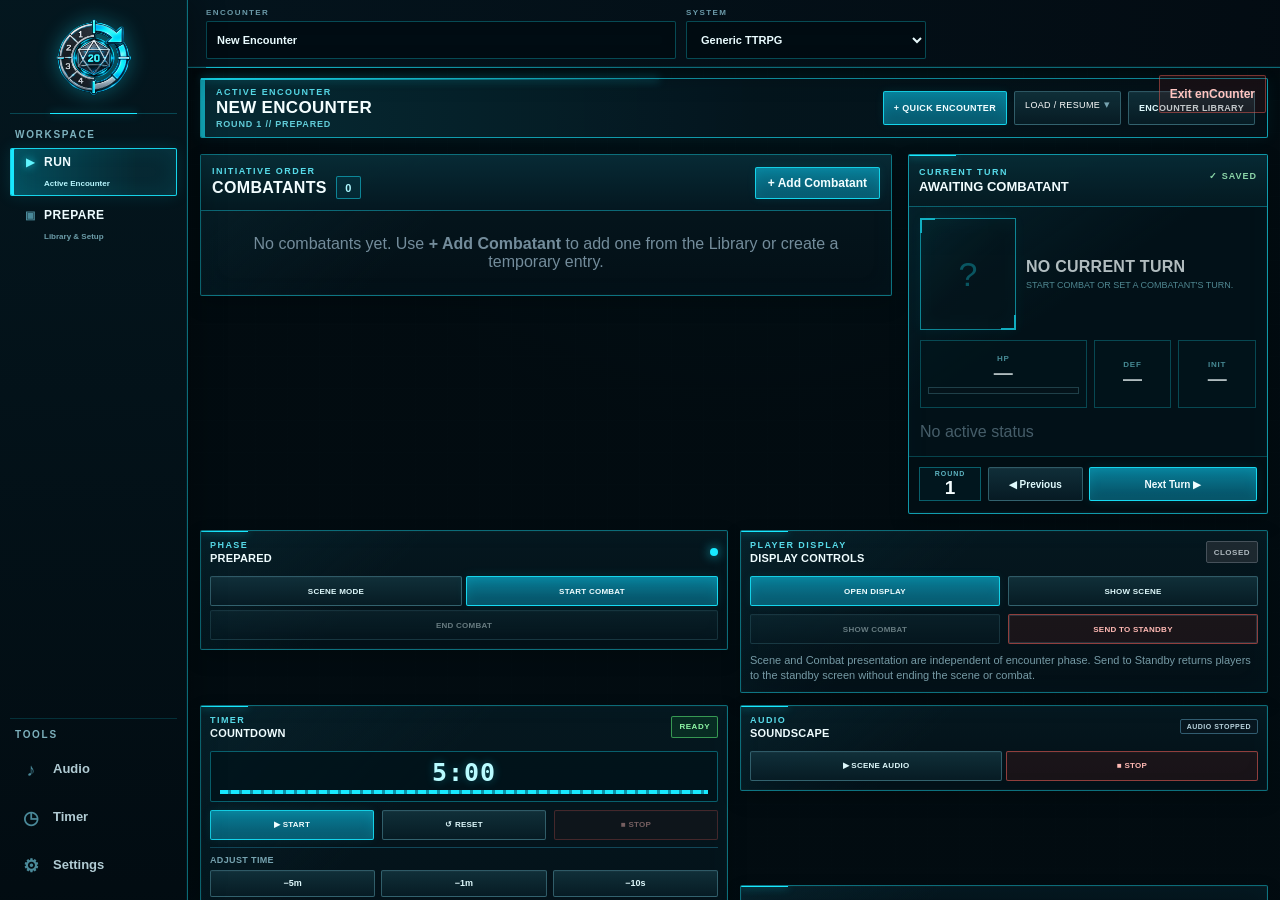
==== commit 1cb5a589: "Complete Alpha 3 workspace and terminology cleanup" ====
--- a/programs/app/index.html
+++ b/programs/app/index.html
@@ -16,9 +16,20 @@
 
     <link rel="stylesheet" href="css/base.css?v=alpha3-phase3-1-14-1a" />
     <link rel="stylesheet" href="css/timer.css" />
-    <link rel="stylesheet" href="css/theme-system.css?v=alpha3-phase3-1-13-6a" />
+    <link
+      rel="stylesheet"
+      href="css/theme-system.css?v=alpha3-phase3-1-13-6a"
+    />
     <link rel="stylesheet" href="css/theme-scifi.css?v=alpha3-phase3-1-13-6q" />
-    <link rel="stylesheet" href="css/theme-fantasy.css?v=alpha3-phase3-1-14-4a" />
+    <link
+      rel="stylesheet"
+      href="css/theme-fantasy.css?v=alpha3-phase3-1-14-4a"
+    />
+
+    <link
+      rel="stylesheet"
+      href="css/workspace-layout.css?v=alpha3-phase3-1-13-1b"
+    />
   </head>
 
   <body class="dm-body">
@@ -78,8 +89,6 @@
             <option value="custom">Custom</option>
           </select>
         </label>
-
-
       </div>
 
       <!-- Header Actions -->
@@ -96,10 +105,16 @@
          ========================================================= -->
 
     <nav class="main-nav workspace-nav" aria-label="Primary navigation">
-      <div class="theme-sidebar-brand sci-fi-sidebar-brand" aria-label="enCounter">
+      <div
+        class="theme-sidebar-brand sci-fi-sidebar-brand"
+        aria-label="enCounter"
+      >
         <img src="../../assets/branding/enCounter-icon.png" alt="" />
       </div>
-      <div class="workspace-nav-group workspace-nav-primary" aria-label="Workspace modes">
+      <div
+        class="workspace-nav-group workspace-nav-primary"
+        aria-label="Workspace modes"
+      >
         <span class="workspace-nav-label">Workspace</span>
 
         <button
@@ -124,15 +139,27 @@
       <div class="workspace-nav-group workspace-nav-tools" aria-label="Tools">
         <span class="workspace-nav-label">Tools</span>
 
-        <button class="nav-button workspace-tool-button" data-section="soundscapeSection" type="button">
+        <button
+          class="nav-button workspace-tool-button"
+          data-section="soundscapeSection"
+          type="button"
+        >
           Audio
         </button>
 
-        <button class="nav-button workspace-tool-button" data-section="timerSection" type="button">
+        <button
+          class="nav-button workspace-tool-button"
+          data-section="timerSection"
+          type="button"
+        >
           Timer
         </button>
 
-        <button class="nav-button workspace-tool-button" data-section="settingsSection" type="button">
+        <button
+          class="nav-button workspace-tool-button"
+          data-section="settingsSection"
+          type="button"
+        >
           Settings
         </button>
       </div>
@@ -153,14 +180,20 @@
             <!-- Compact encounter command strip -->
             <div class="panel encounter-command-strip run-command-strip">
               <div class="encounter-command-copy">
-                <div class="eyebrow">RUN // ACTIVE ENCOUNTER</div>
+                <div class="eyebrow">ACTIVE ENCOUNTER</div>
                 <strong id="runEncounterTitle">Active Encounter</strong>
-                <span id="runEncounterSubtitle" class="run-encounter-subtitle">Round 1 // Prepared</span>
+                <span id="runEncounterSubtitle" class="run-encounter-subtitle"
+                  >Round 1 // Prepared</span
+                >
               </div>
 
               <div class="encounter-command-actions run-command-actions">
-                <button id="startAdHocEncounterBtn" class="primary" type="button">
-                  + Start Ad Hoc
+                <button
+                  id="startAdHocEncounterBtn"
+                  class="primary"
+                  type="button"
+                >
+                  + Quick Encounter
                 </button>
 
                 <details class="encounter-load-menu">
@@ -172,7 +205,9 @@
                         <option value="">Choose template…</option>
                       </select>
                     </label>
-                    <button id="quickLoadTemplateBtn" type="button">Load Template</button>
+                    <button id="quickLoadTemplateBtn" type="button">
+                      Load Template
+                    </button>
 
                     <label class="encounter-quick-select">
                       <span>Saved Encounter State</span>
@@ -180,11 +215,17 @@
                         <option value="">Choose saved state…</option>
                       </select>
                     </label>
-                    <button id="quickResumeStateBtn" type="button">Resume State</button>
+                    <button id="quickResumeStateBtn" type="button">
+                      Resume State
+                    </button>
                   </div>
                 </details>
 
-                <button id="openDmEncountersBtn" class="icon-text-button" type="button">
+                <button
+                  id="openDmEncountersBtn"
+                  class="icon-text-button"
+                  type="button"
+                >
                   Encounter Library
                 </button>
               </div>
@@ -197,7 +238,9 @@
                   <div class="eyebrow">INITIATIVE ORDER</div>
                   <div class="encounter-roster-title-row">
                     <h2>Combatants</h2>
-                    <span id="encounterRosterCount" class="roster-count-pill">0</span>
+                    <span id="encounterRosterCount" class="roster-count-pill"
+                      >0</span
+                    >
                   </div>
                 </div>
 
@@ -219,10 +262,17 @@
                     <div class="eyebrow">ADD COMBATANT</div>
                     <strong>Choose a source</strong>
                   </div>
-                  <span class="hint">Start with a saved Library entry, search the Compendium, or create a temporary combatant.</span>
-                </div>
-
-                <div class="encounter-add-source-tabs" role="tablist" aria-label="Combatant source">
+                  <span class="hint"
+                    >Start with a saved Library entry, search the Compendium, or
+                    create a temporary combatant.</span
+                  >
+                </div>
+
+                <div
+                  class="encounter-add-source-tabs"
+                  role="tablist"
+                  aria-label="Combatant source"
+                >
                   <button
                     class="encounter-add-source-tab active"
                     type="button"
@@ -252,13 +302,23 @@
                   </button>
                 </div>
 
-                <div class="encounter-add-source-panel active" data-add-source-panel="library">
+                <div
+                  class="encounter-add-source-panel active"
+                  data-add-source-panel="library"
+                >
                   <div class="encounter-add-heading">
                     <strong>Saved Library Combatant</strong>
-                    <span class="hint">Use an existing player, NPC, enemy, or creature. The Library entry remains reusable.</span>
+                    <span class="hint"
+                      >Use an existing player, NPC, enemy, or creature. The
+                      Library entry remains reusable.</span
+                    >
                   </div>
 
-                  <div class="encounter-library-tabs" role="tablist" aria-label="Library combatant type">
+                  <div
+                    class="encounter-library-tabs"
+                    role="tablist"
+                    aria-label="Library combatant type"
+                  >
                     <button
                       class="encounter-library-tab active"
                       type="button"
@@ -266,7 +326,10 @@
                       aria-selected="true"
                       data-library-picker-tab="player"
                     >
-                      Players <span id="libraryPlayerCount" class="library-tab-count">0</span>
+                      Players
+                      <span id="libraryPlayerCount" class="library-tab-count"
+                        >0</span
+                      >
                     </button>
                     <button
                       class="encounter-library-tab"
@@ -275,7 +338,10 @@
                       aria-selected="false"
                       data-library-picker-tab="npc"
                     >
-                      NPCs <span id="libraryNpcCount" class="library-tab-count">0</span>
+                      NPCs
+                      <span id="libraryNpcCount" class="library-tab-count"
+                        >0</span
+                      >
                     </button>
                     <button
                       class="encounter-library-tab"
@@ -284,7 +350,10 @@
                       aria-selected="false"
                       data-library-picker-tab="monster"
                     >
-                      Monsters &amp; Enemies <span id="libraryMonsterCount" class="library-tab-count">0</span>
+                      Monsters &amp; Enemies
+                      <span id="libraryMonsterCount" class="library-tab-count"
+                        >0</span
+                      >
                     </button>
                   </div>
 
@@ -299,41 +368,70 @@
                       <span>Initiative</span>
                       <input id="libraryInitiative" type="number" value="10" />
                     </label>
-                    <button id="addLibraryCombatantBtn" class="primary" type="button">
+                    <button
+                      id="addLibraryCombatantBtn"
+                      class="primary"
+                      type="button"
+                    >
                       Add to Encounter
                     </button>
                   </div>
 
                   <div class="encounter-add-footer compact-add-footer">
-                    <button id="openDmCharactersBtn" type="button">Manage Character Library</button>
+                    <button id="openDmCharactersBtn" type="button">
+                      Manage Character Library
+                    </button>
                   </div>
                 </div>
 
-                <div class="encounter-add-source-panel" data-add-source-panel="compendium">
+                <div
+                  class="encounter-add-source-panel"
+                  data-add-source-panel="compendium"
+                >
                   <div class="encounter-add-heading">
                     <strong>Search Compendium</strong>
-                    <span class="hint">Find an SRD creature, preview it, then add it directly to this encounter or save it to your Library.</span>
+                    <span class="hint"
+                      >Find an SRD creature, preview it, then add it directly to
+                      this encounter or save it to your Library.</span
+                    >
                   </div>
                   <div class="encounter-source-callout">
                     <div>
                       <strong>D&amp;D 5E SRD</strong>
-                      <span class="hint">Search by creature name and return to Run mode after adding.</span>
+                      <span class="hint"
+                        >Search by creature name and return to Run mode after
+                        adding.</span
+                      >
                     </div>
-                    <button id="openDmCompendiumBtn" class="primary" type="button">
+                    <button
+                      id="openDmCompendiumBtn"
+                      class="primary"
+                      type="button"
+                    >
                       Open Compendium Search
                     </button>
                   </div>
                 </div>
 
-                <div class="encounter-add-source-panel" data-add-source-panel="quick">
+                <div
+                  class="encounter-add-source-panel"
+                  data-add-source-panel="quick"
+                >
                   <div class="encounter-add-heading">
                     <strong>Quick Create</strong>
-                    <span class="hint">Create a temporary combatant for this encounter without adding a permanent Library entry.</span>
+                    <span class="hint"
+                      >Create a temporary combatant for this encounter without
+                      adding a permanent Library entry.</span
+                    >
                   </div>
                   <div class="encounter-add-row quick-create-row">
                     <label>
                       <span>Name</span>
-                      <input id="quickName" type="text" placeholder="Goblin 1" />
+                      <input
+                        id="quickName"
+                        type="text"
+                        placeholder="Goblin 1"
+                      />
                     </label>
                     <label>
                       <span>Type</span>
@@ -350,14 +448,25 @@
                     </label>
                     <label class="compact-number-field">
                       <span>Max HP</span>
-                      <input id="quickMaxHp" type="number" min="0" placeholder="7" />
+                      <input
+                        id="quickMaxHp"
+                        type="number"
+                        min="0"
+                        placeholder="7"
+                      />
                     </label>
-                    <button id="quickAddBtn" class="primary" type="button">Add Temporary</button>
+                    <button id="quickAddBtn" class="primary" type="button">
+                      Add Temporary
+                    </button>
                   </div>
                 </div>
               </div>
 
-              <div id="combatantTableHeader" class="combatant-table-header hidden" aria-hidden="true">
+              <div
+                id="combatantTableHeader"
+                class="combatant-table-header hidden"
+                aria-hidden="true"
+              >
                 <span>Combatant</span>
                 <span>Init</span>
                 <span>HP</span>
@@ -366,10 +475,17 @@
                 <span></span>
               </div>
 
-              <div id="combatantList" class="combatant-list combatant-table-body"></div>
-
-              <div id="emptyEncounter" class="empty-state encounter-empty-state">
-                No combatants yet. Use <strong>+ Add Combatant</strong> to add one from the Library or create a temporary entry.
+              <div
+                id="combatantList"
+                class="combatant-list combatant-table-body"
+              ></div>
+
+              <div
+                id="emptyEncounter"
+                class="empty-state encounter-empty-state"
+              >
+                No combatants yet. Use <strong>+ Add Combatant</strong> to add
+                one from the Library or create a temporary entry.
               </div>
             </div>
           </div>
@@ -385,18 +501,31 @@
                 <span id="saveIndicator" class="save-indicator">✓ SAVED</span>
               </div>
 
-              <div id="currentTurnFocusBody" class="current-turn-focus-body is-empty">
-                <div id="currentTurnPortraitHost" class="current-turn-portrait-host" aria-hidden="true">?</div>
+              <div
+                id="currentTurnFocusBody"
+                class="current-turn-focus-body is-empty"
+              >
+                <div
+                  id="currentTurnPortraitHost"
+                  class="current-turn-portrait-host"
+                  aria-hidden="true"
+                >
+                  ?
+                </div>
                 <div class="current-turn-identity">
                   <strong id="currentTurnName">No current turn</strong>
-                  <span id="currentTurnMeta">Start combat or set a combatant's turn.</span>
+                  <span id="currentTurnMeta"
+                    >Start combat or set a combatant's turn.</span
+                  >
                 </div>
 
                 <div class="current-turn-stat-grid">
                   <div class="current-turn-stat current-turn-hp-stat">
                     <span>HP</span>
                     <strong id="currentTurnHp">—</strong>
-                    <div class="current-turn-hp-track"><span id="currentTurnHpFill"></span></div>
+                    <div class="current-turn-hp-track">
+                      <span id="currentTurnHpFill"></span>
+                    </div>
                   </div>
                   <div class="current-turn-stat">
                     <span id="currentTurnDefenseLabel">DEF</span>
@@ -420,7 +549,9 @@
                 </div>
                 <div class="turn-navigation-buttons">
                   <button id="previousTurnBtn" type="button">◀ Previous</button>
-                  <button id="nextTurnBtn" class="primary" type="button">Next Turn ▶</button>
+                  <button id="nextTurnBtn" class="primary" type="button">
+                    Next Turn ▶
+                  </button>
                 </div>
               </div>
             </div>
@@ -439,7 +570,9 @@
 
               <div class="rail-button-grid">
                 <button id="showSceneBtn" type="button">Scene Mode</button>
-                <button id="startCombatBtn" class="primary" type="button">Start Combat</button>
+                <button id="startCombatBtn" class="primary" type="button">
+                  Start Combat
+                </button>
                 <button id="endCombatBtn" type="button">End Combat</button>
               </div>
             </div>
@@ -448,33 +581,64 @@
               <div class="rail-section-heading">
                 <div>
                   <div class="eyebrow">PLAYER DISPLAY</div>
-                  <strong>Presentation</strong>
-                </div>
-                <span id="playerDisplayStatus" class="rail-status-pill display-status-closed">CLOSED</span>
+                  <strong>Display Controls</strong>
+                </div>
+                <span
+                  id="playerDisplayStatus"
+                  class="rail-status-pill display-status-closed"
+                  >CLOSED</span
+                >
               </div>
 
               <div class="rail-button-grid rail-display-actions">
-                <button id="openDisplayBtn" class="primary" type="button">Open Display</button>
-                <button id="showSceneDisplayBtn" type="button" aria-pressed="false">Show Scene</button>
-                <button id="showCombatDisplayBtn" type="button" aria-pressed="false">Show Combat</button>
-                <button id="hideEncounterDisplayBtn" class="danger-outline" type="button" aria-pressed="false">Hide / Standby</button>
+                <button id="openDisplayBtn" class="primary" type="button">
+                  Open Display
+                </button>
+                <button
+                  id="showSceneDisplayBtn"
+                  type="button"
+                  aria-pressed="false"
+                >
+                  Show Scene
+                </button>
+                <button
+                  id="showCombatDisplayBtn"
+                  type="button"
+                  aria-pressed="false"
+                >
+                  Show Combat
+                </button>
+                <button
+                  id="hideEncounterDisplayBtn"
+                  class="danger-outline"
+                  type="button"
+                  aria-pressed="false"
+                >
+                  Send to Standby
+                </button>
               </div>
               <p class="hint rail-display-hint">
-                Scene and Combat presentation are independent of encounter phase. Hide returns players to Stand By without ending the scene or combat.
+                Scene and Combat presentation are independent of encounter
+                phase. Send to Standby returns players to the standby screen
+                without ending the scene or combat.
               </p>
             </div>
 
             <div class="panel encounter-rail-panel encounter-timer-panel">
               <div class="rail-section-heading">
                 <div>
-                  <div class="eyebrow">PREPARED TIMER</div>
+                  <div class="eyebrow">TIMER</div>
                   <strong id="encounterTimerName">Countdown</strong>
                 </div>
-                <span id="encounterTimerStatus" class="rail-status-pill">READY</span>
-              </div>
-
-              <div class="rail-timer-readout" aria-label="Prepared timer remaining time">
-                <div id="encounterTimerCountdown" class="rail-timer-countdown">00:00</div>
+                <span id="encounterTimerStatus" class="rail-status-pill"
+                  >READY</span
+                >
+              </div>
+
+              <div class="rail-timer-readout" aria-label="TImer remaining time">
+                <div id="encounterTimerCountdown" class="rail-timer-countdown">
+                  00:00
+                </div>
                 <div
                   id="encounterTimerProgress"
                   class="rail-timer-progress"
@@ -489,20 +653,70 @@
               </div>
 
               <div class="rail-timer-actions">
-                <button id="encounterTimerStartBtn" class="primary" type="button">▶ Start</button>
-                <button id="encounterTimerResetBtn" type="button">↺ Reset</button>
-                <button id="encounterTimerStopBtn" class="danger-outline" type="button">■ Stop</button>
-              </div>
-
-              <div class="rail-timer-adjustments" aria-label="Adjust prepared timer">
+                <button
+                  id="encounterTimerStartBtn"
+                  class="primary"
+                  type="button"
+                >
+                  ▶ Start
+                </button>
+                <button id="encounterTimerResetBtn" type="button">
+                  ↺ Reset
+                </button>
+                <button
+                  id="encounterTimerStopBtn"
+                  class="danger-outline"
+                  type="button"
+                >
+                  ■ Stop
+                </button>
+              </div>
+
+              <div class="rail-timer-adjustments" aria-label="Adjust timer">
                 <span class="rail-timer-adjustments-label">Adjust Time</span>
                 <div class="rail-timer-adjust-grid">
-                  <button type="button" data-run-timer-adjust-ms="-300000" aria-label="Subtract 5 minutes">−5m</button>
-                  <button type="button" data-run-timer-adjust-ms="-60000" aria-label="Subtract 1 minute">−1m</button>
-                  <button type="button" data-run-timer-adjust-ms="-10000" aria-label="Subtract 10 seconds">−10s</button>
-                  <button type="button" data-run-timer-adjust-ms="10000" aria-label="Add 10 seconds">+10s</button>
-                  <button type="button" data-run-timer-adjust-ms="60000" aria-label="Add 1 minute">+1m</button>
-                  <button type="button" data-run-timer-adjust-ms="300000" aria-label="Add 5 minutes">+5m</button>
+                  <button
+                    type="button"
+                    data-run-timer-adjust-ms="-300000"
+                    aria-label="Subtract 5 minutes"
+                  >
+                    −5m
+                  </button>
+                  <button
+                    type="button"
+                    data-run-timer-adjust-ms="-60000"
+                    aria-label="Subtract 1 minute"
+                  >
+                    −1m
+                  </button>
+                  <button
+                    type="button"
+                    data-run-timer-adjust-ms="-10000"
+                    aria-label="Subtract 10 seconds"
+                  >
+                    −10s
+                  </button>
+                  <button
+                    type="button"
+                    data-run-timer-adjust-ms="10000"
+                    aria-label="Add 10 seconds"
+                  >
+                    +10s
+                  </button>
+                  <button
+                    type="button"
+                    data-run-timer-adjust-ms="60000"
+                    aria-label="Add 1 minute"
+                  >
+                    +1m
+                  </button>
+                  <button
+                    type="button"
+                    data-run-timer-adjust-ms="300000"
+                    aria-label="Add 5 minutes"
+                  >
+                    +5m
+                  </button>
                 </div>
               </div>
 
@@ -518,9 +732,16 @@
                 </button>
               </div>
               <p class="hint rail-timer-hint">
-                Stop preserves the remaining time. Reset restores the full prepared duration.
+                Stop preserves the remaining time. Reset restores the full
+                prepared duration.
               </p>
-              <button id="openTimerToolBtn" class="rail-link-button" type="button">Configure Timer</button>
+              <button
+                id="openTimerToolBtn"
+                class="rail-link-button"
+                type="button"
+              >
+                Configure Timer
+              </button>
             </div>
 
             <div class="panel encounter-rail-panel">
@@ -529,20 +750,30 @@
                   <div class="eyebrow">AUDIO</div>
                   <strong>Soundscape</strong>
                 </div>
-                <span id="encounterAudioStatus" class="soundscape-status">AUDIO STOPPED</span>
+                <span id="encounterAudioStatus" class="soundscape-status"
+                  >AUDIO STOPPED</span
+                >
               </div>
 
               <div class="rail-button-grid">
-                <button id="startSceneAudioBtn" type="button">▶ Scene Audio</button>
-                <button id="stopEncounterAudioBtn" class="danger-outline" type="button">■ Stop</button>
+                <button id="startSceneAudioBtn" type="button">
+                  ▶ Scene Audio
+                </button>
+                <button
+                  id="stopEncounterAudioBtn"
+                  class="danger-outline"
+                  type="button"
+                >
+                  ■ Stop
+                </button>
               </div>
             </div>
 
             <div class="panel encounter-rail-panel encounter-cue-panel">
               <div class="rail-section-heading">
                 <div>
-                  <div class="eyebrow">PREPARED CUES</div>
-                  <strong>Live Sound Effects</strong>
+                  <div class="eyebrow">SOUND CUES</div>
+                  <strong>Live Effects</strong>
                 </div>
               </div>
               <div id="encounterCueButtons" class="encounter-cue-buttons">
@@ -587,7 +818,6 @@
         </div>
       </section>
 
-
       <!-- =======================================================
            LIBRARY SECTION
            ======================================================= -->
@@ -603,19 +833,26 @@
       <section id="dmSection" class="app-section">
         <div class="dm-workspace-shell">
           <aside class="dm-sidebar" aria-label="DM Workspace navigation">
-            <div class="dm-sidebar-heading">
-              <div class="eyebrow">PREPARE</div>
-              <strong>Library &amp; Setup</strong>
-            </div>
-
-            <button class="dm-nav-button active" data-dm-page="characters" type="button">
+            <button
+              class="dm-nav-button active"
+              data-dm-page="characters"
+              type="button"
+            >
               Characters
             </button>
-            <button class="dm-nav-button" data-dm-page="compendium" type="button">
+            <button
+              class="dm-nav-button"
+              data-dm-page="compendium"
+              type="button"
+            >
               Compendium
             </button>
-            <button class="dm-nav-button" data-dm-page="encounters" type="button">
-              Encounter Library
+            <button
+              class="dm-nav-button"
+              data-dm-page="encounters"
+              type="button"
+            >
+              Encounters
             </button>
             <button class="dm-nav-button" data-dm-page="assets" type="button">
               Assets
@@ -626,20 +863,50 @@
           </aside>
 
           <div class="dm-workspace-content">
-            <div id="dmCharactersPage" class="dm-page active-dm-page" data-dm-page-panel="characters">
+            <div
+              id="dmCharactersPage"
+              class="dm-page active-dm-page"
+              data-dm-page-panel="characters"
+            >
               <div class="dm-page-header">
                 <div>
                   <div class="eyebrow">CHARACTERS</div>
                   <h2>Character Library</h2>
-                  <p class="hint">Manage reusable players, NPCs, enemies, and creatures.</p>
+                  <p class="hint">
+                    Manage reusable players, NPCs, enemies, and creatures.
+                  </p>
                 </div>
               </div>
 
               <div class="dm-segmented-nav" aria-label="Character categories">
-                <button class="dm-segment-button active" data-library-type="all" type="button">All</button>
-                <button class="dm-segment-button" data-library-type="player" type="button">Players</button>
-                <button class="dm-segment-button" data-library-type="npc" type="button">NPCs</button>
-                <button class="dm-segment-button" data-library-type="enemy-creature" type="button">Enemies &amp; Creatures</button>
+                <button
+                  class="dm-segment-button active"
+                  data-library-type="all"
+                  type="button"
+                >
+                  All
+                </button>
+                <button
+                  class="dm-segment-button"
+                  data-library-type="player"
+                  type="button"
+                >
+                  Players
+                </button>
+                <button
+                  class="dm-segment-button"
+                  data-library-type="npc"
+                  type="button"
+                >
+                  NPCs
+                </button>
+                <button
+                  class="dm-segment-button"
+                  data-library-type="enemy-creature"
+                  type="button"
+                >
+                  Enemies &amp; Creatures
+                </button>
               </div>
 
               <div class="character-library-toolbar panel">
@@ -651,14 +918,24 @@
                     aria-label="Search character library"
                   />
 
-                  <select id="libraryTypeFilter" class="hidden" aria-hidden="true" tabindex="-1">
+                  <select
+                    id="libraryTypeFilter"
+                    class="hidden"
+                    aria-hidden="true"
+                    tabindex="-1"
+                  >
                     <option value="all">All Characters</option>
                     <option value="player">Players</option>
                     <option value="npc">NPCs</option>
-                    <option value="enemy-creature">Enemies &amp; Creatures</option>
+                    <option value="enemy-creature">
+                      Enemies &amp; Creatures
+                    </option>
                   </select>
 
-                  <select id="librarySystemFilter" aria-label="Filter by game system">
+                  <select
+                    id="librarySystemFilter"
+                    aria-label="Filter by game system"
+                  >
                     <option value="all">All Systems</option>
                     <option value="generic">Generic</option>
                     <option value="swse">SWSE</option>
@@ -666,7 +943,10 @@
                     <option value="custom">Custom</option>
                   </select>
 
-                  <select id="librarySourceFilter" aria-label="Filter by library source">
+                  <select
+                    id="librarySourceFilter"
+                    aria-label="Filter by library source"
+                  >
                     <option value="all">All Sources</option>
                     <option value="custom">Custom</option>
                     <option value="compendium">Compendium (SRD 5.1)</option>
@@ -674,7 +954,9 @@
                 </div>
 
                 <div class="character-library-toolbar-actions">
-                  <span id="libraryResultCount" class="character-count-pill">0 entries</span>
+                  <span id="libraryResultCount" class="character-count-pill"
+                    >0 entries</span
+                  >
                   <button id="newLibraryEntryBtn" class="primary" type="button">
                     + New Character
                   </button>
@@ -691,14 +973,20 @@
                     <span>Actions</span>
                   </div>
 
-                  <div id="libraryCards" class="library-cards character-table"></div>
+                  <div
+                    id="libraryCards"
+                    class="library-cards character-table"
+                  ></div>
 
                   <div id="emptyLibrary" class="empty-state">
                     No matching characters in your library.
                   </div>
                 </div>
 
-                <aside id="libraryEditorPanel" class="panel library-editor character-editor-panel hidden">
+                <aside
+                  id="libraryEditorPanel"
+                  class="panel library-editor character-editor-panel hidden"
+                >
                   <div class="section-heading">
                     <div>
                       <div class="eyebrow">CREATE / EDIT</div>
@@ -750,7 +1038,10 @@
                     </div>
 
                     <h3>System Statistics</h3>
-                    <div id="libraryStatFields" class="form-grid stat-fields"></div>
+                    <div
+                      id="libraryStatFields"
+                      class="form-grid stat-fields"
+                    ></div>
 
                     <h3>Portrait</h3>
                     <div class="form-grid">
@@ -821,24 +1112,47 @@
               </div>
             </div>
 
-            <div id="dmCompendiumPage" class="dm-page" data-dm-page-panel="compendium">
+            <div
+              id="dmCompendiumPage"
+              class="dm-page"
+              data-dm-page-panel="compendium"
+            >
               <div class="dm-page-header compendium-page-header">
                 <div>
                   <div class="eyebrow">COMPENDIUM</div>
                   <h2>Creature Search</h2>
                   <p class="hint">
-                    Search licensed D&amp;D 5E SRD creatures, preview their stat data, add them directly to the active encounter, or save an editable local copy to your Library.
+                    Search licensed D&amp;D 5E SRD creatures, preview their stat
+                    data, add them directly to the active encounter, or save an
+                    editable local copy to your Library.
                   </p>
                 </div>
-                <button id="compendiumManageLibraryBtn" type="button">Manage Creature Library</button>
-              </div>
-
-              <div class="compendium-provider-tabs" role="tablist" aria-label="Compendium providers">
-                <button type="button" class="active" role="tab" aria-selected="true">
+                <button id="compendiumManageLibraryBtn" type="button">
+                  Manage Creature Library
+                </button>
+              </div>
+
+              <div
+                class="compendium-provider-tabs"
+                role="tablist"
+                aria-label="Compendium providers"
+              >
+                <button
+                  type="button"
+                  class="active"
+                  role="tab"
+                  aria-selected="true"
+                >
                   D&amp;D 5E SRD
                   <span>Online</span>
                 </button>
-                <button type="button" role="tab" aria-selected="false" disabled title="Local/SWSE Compendium is planned for Phase 3.2.">
+                <button
+                  type="button"
+                  role="tab"
+                  aria-selected="false"
+                  disabled
+                  title="Local/SWSE Compendium is planned for Phase 3.2."
+                >
                   SWSE / Local
                   <span>Coming next</span>
                 </button>
@@ -850,23 +1164,46 @@
                     <div class="eyebrow">D&amp;D 5E SRD 5.1</div>
                     <h3>Search Creatures</h3>
                   </div>
-                  <span class="compendium-online-badge">D&D 5e API · SRD 2014</span>
+                  <span class="compendium-online-badge"
+                    >D&D 5e API · SRD 2014</span
+                  >
                 </div>
                 <div class="compendium-search-row">
                   <label class="compendium-search-field">
                     <span class="sr-only">Creature name</span>
-                    <input id="compendiumSearch" type="search" autocomplete="off" placeholder="Search goblin, dragon, skeleton…" />
+                    <input
+                      id="compendiumSearch"
+                      type="search"
+                      autocomplete="off"
+                      placeholder="Search goblin, dragon, skeleton…"
+                    />
                   </label>
-                  <button id="compendiumSearchBtn" class="primary" type="button">Search</button>
+                  <button
+                    id="compendiumSearchBtn"
+                    class="primary"
+                    type="button"
+                  >
+                    Search
+                  </button>
                 </div>
                 <div class="compendium-search-meta">
-                  <span id="compendiumStatus" class="hint">Search the SRD 2014 monster index. Results and creature details are cached when available.</span>
-                  <span id="compendiumResultCount" class="compendium-result-count">0 results</span>
+                  <span id="compendiumStatus" class="hint"
+                    >Search the SRD 2014 monster index. Results and creature
+                    details are cached when available.</span
+                  >
+                  <span
+                    id="compendiumResultCount"
+                    class="compendium-result-count"
+                    >0 results</span
+                  >
                 </div>
               </div>
 
               <div class="compendium-workspace">
-                <section class="panel compendium-results-panel" aria-label="Compendium search results">
+                <section
+                  class="panel compendium-results-panel"
+                  aria-label="Compendium search results"
+                >
                   <div class="compendium-table-header" aria-hidden="true">
                     <span>Creature</span>
                     <span>HP</span>
@@ -876,26 +1213,42 @@
                   </div>
                   <div id="compendiumResults" class="compendium-results"></div>
                   <div id="compendiumEmpty" class="empty-state">
-                    Search the SRD to find creatures. Results are limited to the SRD 5.1 source in this provider.
+                    Search the SRD to find creatures. Results are limited to the
+                    SRD 5.1 source in this provider.
                   </div>
                 </section>
 
-                <aside id="compendiumPreview" class="panel compendium-preview compendium-preview-empty" aria-live="polite">
+                <aside
+                  id="compendiumPreview"
+                  class="panel compendium-preview compendium-preview-empty"
+                  aria-live="polite"
+                >
                   Select a creature to preview its SRD details.
                 </aside>
               </div>
 
               <div class="compendium-attribution hint">
-                Creature data is sourced from the D&amp;D System Reference Document 5.1 through the D&amp;D 5e SRD API maintained by the 5e-bits project and is available under CC BY 4.0. enCounter does not import remote creature artwork.
+                Creature data is sourced from the D&amp;D System Reference
+                Document 5.1 through the D&amp;D 5e SRD API maintained by the
+                5e-bits project and is available under CC BY 4.0. enCounter does
+                not import remote creature artwork.
               </div>
             </div>
 
-            <div id="dmEncountersPage" class="dm-page" data-dm-page-panel="encounters">
+            <div
+              id="dmEncountersPage"
+              class="dm-page"
+              data-dm-page-panel="encounters"
+            >
               <div class="dm-page-header">
                 <div>
                   <div class="eyebrow">ENCOUNTER LIBRARY</div>
                   <h2>Templates &amp; Saved States</h2>
-                  <p class="hint">Build reusable encounters here before play. Run is reserved for loading a prepared encounter, resuming a saved state, or starting an ad hoc session.</p>
+                  <p class="hint">
+                    Build reusable encounters here before play. Run is reserved
+                    for loading a prepared encounter, resuming a saved state, or
+                    starting an ad hoc session.
+                  </p>
                 </div>
                 <div class="dm-page-header-actions">
                   <button id="dmNewEncounterBtn" class="primary" type="button">
@@ -904,445 +1257,623 @@
                 </div>
               </div>
 
-          <!-- Saved Encounter Library -->
-
-          <div class="encounter-library-bar">
-            <div class="saved-encounter-header">
-              <strong>Saved Encounters</strong>
-              <div id="loadedEncounterSource" class="hint">
-                Unsaved working encounter
-              </div>
-            </div>
-
-            <div class="saved-encounter-groups">
-              <!-- Reusable Encounter Templates -->
-
-              <div class="saved-encounter-group">
-                <div class="saved-encounter-group-title">
-                  Reusable Encounter Templates
-                </div>
-
-                <div class="saved-encounter-controls">
-                  <select
-                    id="savedTemplateSelect"
-                    aria-label="Reusable encounter templates"
-                  >
-                    <option value="">Choose template…</option>
-                  </select>
-
-                  <button id="loadTemplateBtn" type="button">
-                    Load Template
-                  </button>
-
-
-                  <button
-                    id="saveNewTemplateBtn"
-                    class="primary"
-                    type="button"
-                  >
-                    Save Current Run as Template
-                  </button>
-
-                  <button id="updateTemplateBtn" type="button">
-                    Update Template
-                  </button>
-
-                  <button
-                    id="deleteTemplateBtn"
-                    class="danger-outline"
-                    type="button"
-                  >
-                    Delete
-                  </button>
-                </div>
-
-                <div class="hint">
-                  Select a reusable encounter above to edit its complete pre-game presentation setup directly below. Templates reset live combat progress such as current HP, conditions, exhaustion, round, and current turn when loaded.
-                </div>
-
-                <div id="encounterSetupPrompt" class="encounter-setup-prompt">
-                  <strong>Select a reusable encounter to configure it.</strong>
-                  <span>Backgrounds, music, ambience, cues, and encounter presentation can be prepared without loading the encounter for live play.</span>
-                </div>
-
-            <section
-              id="encounterSetupEditor"
-              class="panel encounter-setup-editor hidden"
-              aria-labelledby="encounterSetupTitle"
-            >
-              <div class="section-heading encounter-setup-heading">
-                <div>
-                  <div class="eyebrow">PRE-GAME PREPARATION</div>
-                  <h3 id="encounterSetupTitle">
-                    Encounter Setup · <span id="encounterSetupName">Template</span>
-                  </h3>
-                  <p class="hint">
-                    Configure visuals and audio directly on this reusable template without loading it into the active Encounter.
-                  </p>
-                </div>
-
-                <div class="encounter-setup-save-actions">
-                  <div
-                    id="encounterSetupSaveStatus"
-                    class="encounter-setup-save-status"
-                    role="status"
-                    aria-live="polite"
-                  >
-                    Saved setup loaded
+              <!-- Saved Encounter Library -->
+
+              <div class="encounter-library-bar">
+                <div class="saved-encounter-header">
+                  <strong>Saved Encounters</strong>
+                  <div id="loadedEncounterSource" class="hint">
+                    Unsaved working encounter
                   </div>
-                  <div class="button-row">
-                    <button id="encounterSetupManageAssetsBtn" type="button">Manage Assets</button>
-                    <button id="encounterSetupSaveBtn" class="primary" type="button">
-                      Save Encounter Setup
-                    </button>
+                </div>
+
+                <div class="saved-encounter-groups">
+                  <!-- Reusable Encounter Templates -->
+
+                  <div class="saved-encounter-group">
+                    <div class="saved-encounter-group-title">
+                      Reusable Encounter Templates
+                    </div>
+
+                    <div class="saved-encounter-controls">
+                      <select
+                        id="savedTemplateSelect"
+                        aria-label="Reusable encounter templates"
+                      >
+                        <option value="">Choose template…</option>
+                      </select>
+
+                      <button id="loadTemplateBtn" type="button">
+                        Load Template
+                      </button>
+
+                      <button
+                        id="saveNewTemplateBtn"
+                        class="primary"
+                        type="button"
+                      >
+                        Save Current Run as Template
+                      </button>
+
+                      <button id="updateTemplateBtn" type="button">
+                        Update Template
+                      </button>
+
+                      <button
+                        id="deleteTemplateBtn"
+                        class="danger-outline"
+                        type="button"
+                      >
+                        Delete
+                      </button>
+                    </div>
+
+                    <div class="hint">
+                      Select a reusable encounter above to edit its complete
+                      pre-game presentation setup directly below. Templates
+                      reset live combat progress such as current HP, conditions,
+                      exhaustion, round, and current turn when loaded.
+                    </div>
+
+                    <div
+                      id="encounterSetupPrompt"
+                      class="encounter-setup-prompt"
+                    >
+                      <strong
+                        >Select a reusable encounter to configure it.</strong
+                      >
+                      <span
+                        >Backgrounds, music, ambience, cues, and encounter
+                        presentation can be prepared without loading the
+                        encounter for live play.</span
+                      >
+                    </div>
+
+                    <section
+                      id="encounterSetupEditor"
+                      class="panel encounter-setup-editor hidden"
+                      aria-labelledby="encounterSetupTitle"
+                    >
+                      <div class="section-heading encounter-setup-heading">
+                        <div>
+                          <div class="eyebrow">PRE-GAME PREPARATION</div>
+                          <h3 id="encounterSetupTitle">
+                            Encounter Setup ·
+                            <span id="encounterSetupName">Template</span>
+                          </h3>
+                          <p class="hint">
+                            Configure visuals and audio directly on this
+                            reusable template without loading it into the active
+                            Encounter.
+                          </p>
+                        </div>
+
+                        <div class="encounter-setup-save-actions">
+                          <div
+                            id="encounterSetupSaveStatus"
+                            class="encounter-setup-save-status"
+                            role="status"
+                            aria-live="polite"
+                          >
+                            Saved setup loaded
+                          </div>
+                          <div class="button-row">
+                            <button
+                              id="encounterSetupManageAssetsBtn"
+                              type="button"
+                            >
+                              Manage Assets
+                            </button>
+                            <button
+                              id="encounterSetupSaveBtn"
+                              class="primary"
+                              type="button"
+                            >
+                              Save Encounter Setup
+                            </button>
+                          </div>
+                        </div>
+                      </div>
+
+                      <div class="encounter-setup-status-row">
+                        <span id="encounterSetupSystem" class="system-pill"
+                          >Generic TTRPG</span
+                        >
+                        <span class="hint">
+                          Changes here update the saved reusable template only.
+                          Ad hoc changes made from the live Encounter tab remain
+                          session-specific until you intentionally update the
+                          template.
+                        </span>
+                      </div>
+
+                      <div class="encounter-setup-overview">
+                        <label>
+                          <span>Encounter Name</span>
+                          <input
+                            id="encounterSetupTemplateName"
+                            type="text"
+                            maxlength="120"
+                          />
+                        </label>
+                        <div>
+                          <span class="field-caption"
+                            >Combatants in Template</span
+                          >
+                          <div
+                            id="encounterSetupCombatants"
+                            class="encounter-setup-combatants"
+                          ></div>
+                          <div class="encounter-template-builder-controls">
+                            <select
+                              id="encounterSetupLibraryCombatant"
+                              aria-label="Library combatant to add"
+                            >
+                              <option value="">
+                                Choose Library character or creature…
+                              </option>
+                            </select>
+                            <button
+                              id="encounterSetupAddCombatantBtn"
+                              type="button"
+                            >
+                              + Add to Template
+                            </button>
+                          </div>
+                          <span class="hint encounter-template-builder-hint">
+                            Add saved Library entries while preparing the
+                            encounter. Compendium creatures should be saved to
+                            the Library first.
+                          </span>
+                        </div>
+                      </div>
+
+                      <div class="encounter-setup-grid">
+                        <article class="encounter-setup-card">
+                          <div class="eyebrow">ROLEPLAY / EXPLORATION</div>
+                          <h3>Scene</h3>
+
+                          <div
+                            id="encounterSetupScenePreview"
+                            class="encounter-setup-background-preview"
+                            aria-label="Scene background preview"
+                          >
+                            <span>No scene background selected</span>
+                          </div>
+
+                          <label>
+                            <span>Scene Background</span>
+                            <select id="encounterSetupSceneBackground">
+                              <option value="">— Default Scene Screen —</option>
+                            </select>
+                          </label>
+
+                          <div class="encounter-setup-audio-row">
+                            <label>
+                              <span>Scene Music</span>
+                              <select
+                                id="encounterSetupSceneMusic"
+                                data-audio-select
+                                data-audio-prefix="sounds/music"
+                              >
+                                <option value="">— None —</option>
+                              </select>
+                            </label>
+                            <label>
+                              <span>Volume %</span>
+                              <input
+                                id="encounterSetupSceneMusicVolume"
+                                type="number"
+                                min="0"
+                                max="100"
+                                value="35"
+                              />
+                            </label>
+                          </div>
+
+                          <div class="encounter-setup-audio-row">
+                            <label>
+                              <span>Primary Ambience</span>
+                              <select
+                                id="encounterSetupSceneAmb1"
+                                data-audio-select
+                                data-audio-prefix="sounds/ambience"
+                              >
+                                <option value="">— None —</option>
+                              </select>
+                            </label>
+                            <label>
+                              <span>Volume %</span>
+                              <input
+                                id="encounterSetupSceneAmb1Volume"
+                                type="number"
+                                min="0"
+                                max="100"
+                                value="40"
+                              />
+                            </label>
+                          </div>
+                        </article>
+
+                        <article class="encounter-setup-card">
+                          <div class="eyebrow">INITIATIVE / BATTLE</div>
+                          <h3>Combat</h3>
+
+                          <div
+                            id="encounterSetupCombatPreview"
+                            class="encounter-setup-background-preview"
+                            aria-label="Combat background preview"
+                          >
+                            <span>No combat background selected</span>
+                          </div>
+
+                          <label>
+                            <span>Combat Background</span>
+                            <select id="encounterSetupCombatBackground">
+                              <option value="">
+                                — Default Combat Screen —
+                              </option>
+                            </select>
+                          </label>
+
+                          <div class="encounter-setup-audio-row">
+                            <label>
+                              <span>Combat Music</span>
+                              <select
+                                id="encounterSetupCombatMusic"
+                                data-audio-select
+                                data-audio-prefix="sounds/music"
+                              >
+                                <option value="">— None —</option>
+                              </select>
+                            </label>
+                            <label>
+                              <span>Volume %</span>
+                              <input
+                                id="encounterSetupCombatMusicVolume"
+                                type="number"
+                                min="0"
+                                max="100"
+                                value="65"
+                              />
+                            </label>
+                          </div>
+
+                          <div class="encounter-setup-audio-row">
+                            <label>
+                              <span>Primary Ambience</span>
+                              <select
+                                id="encounterSetupCombatAmb1"
+                                data-audio-select
+                                data-audio-prefix="sounds/ambience"
+                              >
+                                <option value="">— None —</option>
+                              </select>
+                            </label>
+                            <label>
+                              <span>Volume %</span>
+                              <input
+                                id="encounterSetupCombatAmb1Volume"
+                                type="number"
+                                min="0"
+                                max="100"
+                                value="35"
+                              />
+                            </label>
+                          </div>
+                        </article>
+                      </div>
+
+                      <div class="encounter-setup-options">
+                        <label>
+                          <span>Master Volume %</span>
+                          <input
+                            id="encounterSetupMasterVolume"
+                            type="number"
+                            min="0"
+                            max="100"
+                            value="80"
+                          />
+                        </label>
+
+                        <label>
+                          <span>Fade (seconds)</span>
+                          <input
+                            id="encounterSetupFadeSeconds"
+                            type="number"
+                            min="0"
+                            max="15"
+                            step="0.5"
+                            value="2.5"
+                          />
+                        </label>
+
+                        <label class="check-row">
+                          <input
+                            id="encounterSetupAutoCombat"
+                            type="checkbox"
+                            checked
+                          />
+                          Switch automatically to combat audio
+                        </label>
+
+                        <label class="check-row">
+                          <input
+                            id="encounterSetupReturnScene"
+                            type="checkbox"
+                            checked
+                          />
+                          Return to scene audio after combat
+                        </label>
+                      </div>
+
+                      <details class="encounter-setup-advanced">
+                        <summary>
+                          Additional ambience &amp; transition behavior
+                        </summary>
+
+                        <div class="encounter-setup-advanced-grid">
+                          <div class="encounter-setup-layer">
+                            <strong>Scene Ambience 1 Transition</strong>
+                            <label>
+                              <span>During Combat</span>
+                              <select id="encounterSetupSceneAmb1Behavior">
+                                <option value="duck">Lower Volume</option>
+                                <option value="continue">Continue</option>
+                                <option value="stop">Stop</option>
+                              </select>
+                            </label>
+                            <label>
+                              <span>Combat Volume %</span>
+                              <input
+                                id="encounterSetupSceneAmb1CombatVolume"
+                                type="number"
+                                min="0"
+                                max="100"
+                                value="15"
+                              />
+                            </label>
+                          </div>
+
+                          <div class="encounter-setup-layer">
+                            <strong>Scene Ambience 2</strong>
+                            <label>
+                              <span>Audio</span>
+                              <select
+                                id="encounterSetupSceneAmb2"
+                                data-audio-select
+                                data-audio-prefix="sounds/ambience"
+                              >
+                                <option value="">— None —</option>
+                              </select>
+                            </label>
+                            <label>
+                              <span>Scene Volume %</span>
+                              <input
+                                id="encounterSetupSceneAmb2Volume"
+                                type="number"
+                                min="0"
+                                max="100"
+                                value="40"
+                              />
+                            </label>
+                            <label>
+                              <span>During Combat</span>
+                              <select id="encounterSetupSceneAmb2Behavior">
+                                <option value="duck">Lower Volume</option>
+                                <option value="continue">Continue</option>
+                                <option value="stop">Stop</option>
+                              </select>
+                            </label>
+                            <label>
+                              <span>Combat Volume %</span>
+                              <input
+                                id="encounterSetupSceneAmb2CombatVolume"
+                                type="number"
+                                min="0"
+                                max="100"
+                                value="15"
+                              />
+                            </label>
+                          </div>
+
+                          <div class="encounter-setup-layer">
+                            <strong>Scene Ambience 3</strong>
+                            <label>
+                              <span>Audio</span>
+                              <select
+                                id="encounterSetupSceneAmb3"
+                                data-audio-select
+                                data-audio-prefix="sounds/ambience"
+                              >
+                                <option value="">— None —</option>
+                              </select>
+                            </label>
+                            <label>
+                              <span>Scene Volume %</span>
+                              <input
+                                id="encounterSetupSceneAmb3Volume"
+                                type="number"
+                                min="0"
+                                max="100"
+                                value="40"
+                              />
+                            </label>
+                            <label>
+                              <span>During Combat</span>
+                              <select id="encounterSetupSceneAmb3Behavior">
+                                <option value="duck">Lower Volume</option>
+                                <option value="continue">Continue</option>
+                                <option value="stop">Stop</option>
+                              </select>
+                            </label>
+                            <label>
+                              <span>Combat Volume %</span>
+                              <input
+                                id="encounterSetupSceneAmb3CombatVolume"
+                                type="number"
+                                min="0"
+                                max="100"
+                                value="15"
+                              />
+                            </label>
+                          </div>
+
+                          <div class="encounter-setup-layer">
+                            <strong>Combat Ambience 2</strong>
+                            <label>
+                              <span>Audio</span>
+                              <select
+                                id="encounterSetupCombatAmb2"
+                                data-audio-select
+                                data-audio-prefix="sounds/ambience"
+                              >
+                                <option value="">— None —</option>
+                              </select>
+                            </label>
+                            <label>
+                              <span>Volume %</span>
+                              <input
+                                id="encounterSetupCombatAmb2Volume"
+                                type="number"
+                                min="0"
+                                max="100"
+                                value="35"
+                              />
+                            </label>
+                          </div>
+                        </div>
+                      </details>
+
+                      <details class="encounter-setup-advanced">
+                        <summary>Prepared sound cues</summary>
+
+                        <div class="encounter-setup-cues">
+                          <div class="encounter-setup-cue-row">
+                            <input
+                              id="encounterSetupCue1Name"
+                              type="text"
+                              value="Cue 1"
+                              placeholder="Alarm"
+                            />
+                            <select
+                              id="encounterSetupCue1Asset"
+                              data-audio-select
+                              data-audio-prefix="sounds/"
+                            >
+                              <option value="">— None —</option>
+                            </select>
+                            <input
+                              id="encounterSetupCue1Volume"
+                              type="number"
+                              min="0"
+                              max="100"
+                              value="80"
+                              title="Volume percent"
+                            />
+                          </div>
+
+                          <div class="encounter-setup-cue-row">
+                            <input
+                              id="encounterSetupCue2Name"
+                              type="text"
+                              value="Cue 2"
+                              placeholder="Explosion"
+                            />
+                            <select
+                              id="encounterSetupCue2Asset"
+                              data-audio-select
+                              data-audio-prefix="sounds/"
+                            >
+                              <option value="">— None —</option>
+                            </select>
+                            <input
+                              id="encounterSetupCue2Volume"
+                              type="number"
+                              min="0"
+                              max="100"
+                              value="80"
+                              title="Volume percent"
+                            />
+                          </div>
+
+                          <div class="encounter-setup-cue-row">
+                            <input
+                              id="encounterSetupCue3Name"
+                              type="text"
+                              value="Cue 3"
+                              placeholder="Door"
+                            />
+                            <select
+                              id="encounterSetupCue3Asset"
+                              data-audio-select
+                              data-audio-prefix="sounds/"
+                            >
+                              <option value="">— None —</option>
+                            </select>
+                            <input
+                              id="encounterSetupCue3Volume"
+                              type="number"
+                              min="0"
+                              max="100"
+                              value="80"
+                              title="Volume percent"
+                            />
+                          </div>
+                        </div>
+                      </details>
+                    </section>
                   </div>
-                </div>
-              </div>
-
-              <div class="encounter-setup-status-row">
-                <span id="encounterSetupSystem" class="system-pill">Generic TTRPG</span>
-                <span class="hint">
-                  Changes here update the saved reusable template only. Ad hoc changes made from the live Encounter tab remain session-specific until you intentionally update the template.
-                </span>
-              </div>
-
-              <div class="encounter-setup-overview">
-                <label>
-                  <span>Encounter Name</span>
-                  <input id="encounterSetupTemplateName" type="text" maxlength="120" />
-                </label>
-                <div>
-                  <span class="field-caption">Combatants in Template</span>
-                  <div id="encounterSetupCombatants" class="encounter-setup-combatants"></div>
-                  <div class="encounter-template-builder-controls">
-                    <select id="encounterSetupLibraryCombatant" aria-label="Library combatant to add">
-                      <option value="">Choose Library character or creature…</option>
-                    </select>
-                    <button id="encounterSetupAddCombatantBtn" type="button">
-                      + Add to Template
-                    </button>
+
+                  <!-- Saved Encounter States -->
+
+                  <div class="saved-encounter-group">
+                    <div class="saved-encounter-group-title">
+                      Saved Encounter States
+                    </div>
+
+                    <div class="saved-encounter-controls">
+                      <select
+                        id="savedStateSelect"
+                        aria-label="Saved encounter states"
+                      >
+                        <option value="">Choose saved state…</option>
+                      </select>
+
+                      <button id="loadStateBtn" type="button">
+                        Resume State
+                      </button>
+
+                      <button
+                        id="saveNewStateBtn"
+                        class="primary"
+                        type="button"
+                      >
+                        Save Current State
+                      </button>
+
+                      <button id="updateStateBtn" type="button">
+                        Update State
+                      </button>
+
+                      <button
+                        id="deleteStateBtn"
+                        class="danger-outline"
+                        type="button"
+                      >
+                        Delete
+                      </button>
+                    </div>
+
+                    <div class="hint">
+                      Saved states preserve live encounter progress so the
+                      encounter can be resumed later from the saved HP,
+                      conditions, exhaustion, round, current turn, and other
+                      active state.
+                    </div>
                   </div>
-                  <span class="hint encounter-template-builder-hint">
-                    Add saved Library entries while preparing the encounter. Compendium creatures should be saved to the Library first.
-                  </span>
-                </div>
-              </div>
-
-              <div class="encounter-setup-grid">
-                <article class="encounter-setup-card">
-                  <div class="eyebrow">ROLEPLAY / EXPLORATION</div>
-                  <h3>Scene</h3>
-
-                  <div
-                    id="encounterSetupScenePreview"
-                    class="encounter-setup-background-preview"
-                    aria-label="Scene background preview"
-                  >
-                    <span>No scene background selected</span>
-                  </div>
-
-                  <label>
-                    <span>Scene Background</span>
-                    <select id="encounterSetupSceneBackground">
-                      <option value="">— Default Scene Screen —</option>
-                    </select>
-                  </label>
-
-                  <div class="encounter-setup-audio-row">
-                    <label>
-                      <span>Scene Music</span>
-                      <select
-                        id="encounterSetupSceneMusic"
-                        data-audio-select
-                        data-audio-prefix="sounds/music"
-                      >
-                        <option value="">— None —</option>
-                      </select>
-                    </label>
-                    <label>
-                      <span>Volume %</span>
-                      <input id="encounterSetupSceneMusicVolume" type="number" min="0" max="100" value="35" />
-                    </label>
-                  </div>
-
-                  <div class="encounter-setup-audio-row">
-                    <label>
-                      <span>Primary Ambience</span>
-                      <select
-                        id="encounterSetupSceneAmb1"
-                        data-audio-select
-                        data-audio-prefix="sounds/ambience"
-                      >
-                        <option value="">— None —</option>
-                      </select>
-                    </label>
-                    <label>
-                      <span>Volume %</span>
-                      <input id="encounterSetupSceneAmb1Volume" type="number" min="0" max="100" value="40" />
-                    </label>
-                  </div>
-                </article>
-
-                <article class="encounter-setup-card">
-                  <div class="eyebrow">INITIATIVE / BATTLE</div>
-                  <h3>Combat</h3>
-
-                  <div
-                    id="encounterSetupCombatPreview"
-                    class="encounter-setup-background-preview"
-                    aria-label="Combat background preview"
-                  >
-                    <span>No combat background selected</span>
-                  </div>
-
-                  <label>
-                    <span>Combat Background</span>
-                    <select id="encounterSetupCombatBackground">
-                      <option value="">— Default Combat Screen —</option>
-                    </select>
-                  </label>
-
-                  <div class="encounter-setup-audio-row">
-                    <label>
-                      <span>Combat Music</span>
-                      <select
-                        id="encounterSetupCombatMusic"
-                        data-audio-select
-                        data-audio-prefix="sounds/music"
-                      >
-                        <option value="">— None —</option>
-                      </select>
-                    </label>
-                    <label>
-                      <span>Volume %</span>
-                      <input id="encounterSetupCombatMusicVolume" type="number" min="0" max="100" value="65" />
-                    </label>
-                  </div>
-
-                  <div class="encounter-setup-audio-row">
-                    <label>
-                      <span>Primary Ambience</span>
-                      <select
-                        id="encounterSetupCombatAmb1"
-                        data-audio-select
-                        data-audio-prefix="sounds/ambience"
-                      >
-                        <option value="">— None —</option>
-                      </select>
-                    </label>
-                    <label>
-                      <span>Volume %</span>
-                      <input id="encounterSetupCombatAmb1Volume" type="number" min="0" max="100" value="35" />
-                    </label>
-                  </div>
-                </article>
-              </div>
-
-              <div class="encounter-setup-options">
-                <label>
-                  <span>Master Volume %</span>
-                  <input id="encounterSetupMasterVolume" type="number" min="0" max="100" value="80" />
-                </label>
-
-                <label>
-                  <span>Fade (seconds)</span>
-                  <input id="encounterSetupFadeSeconds" type="number" min="0" max="15" step="0.5" value="2.5" />
-                </label>
-
-                <label class="check-row">
-                  <input id="encounterSetupAutoCombat" type="checkbox" checked />
-                  Switch automatically to combat audio
-                </label>
-
-                <label class="check-row">
-                  <input id="encounterSetupReturnScene" type="checkbox" checked />
-                  Return to scene audio after combat
-                </label>
-              </div>
-
-              <details class="encounter-setup-advanced">
-                <summary>Additional ambience &amp; transition behavior</summary>
-
-                <div class="encounter-setup-advanced-grid">
-                  <div class="encounter-setup-layer">
-                    <strong>Scene Ambience 1 Transition</strong>
-                    <label>
-                      <span>During Combat</span>
-                      <select id="encounterSetupSceneAmb1Behavior">
-                        <option value="duck">Lower Volume</option>
-                        <option value="continue">Continue</option>
-                        <option value="stop">Stop</option>
-                      </select>
-                    </label>
-                    <label>
-                      <span>Combat Volume %</span>
-                      <input id="encounterSetupSceneAmb1CombatVolume" type="number" min="0" max="100" value="15" />
-                    </label>
-                  </div>
-
-                  <div class="encounter-setup-layer">
-                    <strong>Scene Ambience 2</strong>
-                    <label>
-                      <span>Audio</span>
-                      <select
-                        id="encounterSetupSceneAmb2"
-                        data-audio-select
-                        data-audio-prefix="sounds/ambience"
-                      >
-                        <option value="">— None —</option>
-                      </select>
-                    </label>
-                    <label>
-                      <span>Scene Volume %</span>
-                      <input id="encounterSetupSceneAmb2Volume" type="number" min="0" max="100" value="40" />
-                    </label>
-                    <label>
-                      <span>During Combat</span>
-                      <select id="encounterSetupSceneAmb2Behavior">
-                        <option value="duck">Lower Volume</option>
-                        <option value="continue">Continue</option>
-                        <option value="stop">Stop</option>
-                      </select>
-                    </label>
-                    <label>
-                      <span>Combat Volume %</span>
-                      <input id="encounterSetupSceneAmb2CombatVolume" type="number" min="0" max="100" value="15" />
-                    </label>
-                  </div>
-
-                  <div class="encounter-setup-layer">
-                    <strong>Scene Ambience 3</strong>
-                    <label>
-                      <span>Audio</span>
-                      <select
-                        id="encounterSetupSceneAmb3"
-                        data-audio-select
-                        data-audio-prefix="sounds/ambience"
-                      >
-                        <option value="">— None —</option>
-                      </select>
-                    </label>
-                    <label>
-                      <span>Scene Volume %</span>
-                      <input id="encounterSetupSceneAmb3Volume" type="number" min="0" max="100" value="40" />
-                    </label>
-                    <label>
-                      <span>During Combat</span>
-                      <select id="encounterSetupSceneAmb3Behavior">
-                        <option value="duck">Lower Volume</option>
-                        <option value="continue">Continue</option>
-                        <option value="stop">Stop</option>
-                      </select>
-                    </label>
-                    <label>
-                      <span>Combat Volume %</span>
-                      <input id="encounterSetupSceneAmb3CombatVolume" type="number" min="0" max="100" value="15" />
-                    </label>
-                  </div>
-
-                  <div class="encounter-setup-layer">
-                    <strong>Combat Ambience 2</strong>
-                    <label>
-                      <span>Audio</span>
-                      <select
-                        id="encounterSetupCombatAmb2"
-                        data-audio-select
-                        data-audio-prefix="sounds/ambience"
-                      >
-                        <option value="">— None —</option>
-                      </select>
-                    </label>
-                    <label>
-                      <span>Volume %</span>
-                      <input id="encounterSetupCombatAmb2Volume" type="number" min="0" max="100" value="35" />
-                    </label>
-                  </div>
-                </div>
-              </details>
-
-              <details class="encounter-setup-advanced">
-                <summary>Prepared sound cues</summary>
-
-                <div class="encounter-setup-cues">
-                  <div class="encounter-setup-cue-row">
-                    <input id="encounterSetupCue1Name" type="text" value="Cue 1" placeholder="Alarm" />
-                    <select id="encounterSetupCue1Asset" data-audio-select data-audio-prefix="sounds/">
-                      <option value="">— None —</option>
-                    </select>
-                    <input id="encounterSetupCue1Volume" type="number" min="0" max="100" value="80" title="Volume percent" />
-                  </div>
-
-                  <div class="encounter-setup-cue-row">
-                    <input id="encounterSetupCue2Name" type="text" value="Cue 2" placeholder="Explosion" />
-                    <select id="encounterSetupCue2Asset" data-audio-select data-audio-prefix="sounds/">
-                      <option value="">— None —</option>
-                    </select>
-                    <input id="encounterSetupCue2Volume" type="number" min="0" max="100" value="80" title="Volume percent" />
-                  </div>
-
-                  <div class="encounter-setup-cue-row">
-                    <input id="encounterSetupCue3Name" type="text" value="Cue 3" placeholder="Door" />
-                    <select id="encounterSetupCue3Asset" data-audio-select data-audio-prefix="sounds/">
-                      <option value="">— None —</option>
-                    </select>
-                    <input id="encounterSetupCue3Volume" type="number" min="0" max="100" value="80" title="Volume percent" />
-                  </div>
-                </div>
-              </details>
-            </section>
-              </div>
-
-              <!-- Saved Encounter States -->
-
-              <div class="saved-encounter-group">
-                <div class="saved-encounter-group-title">
-                  Saved Encounter States
-                </div>
-
-                <div class="saved-encounter-controls">
-                  <select
-                    id="savedStateSelect"
-                    aria-label="Saved encounter states"
-                  >
-                    <option value="">Choose saved state…</option>
-                  </select>
-
-                  <button id="loadStateBtn" type="button">
-                    Resume State
-                  </button>
-
-                  <button
-                    id="saveNewStateBtn"
-                    class="primary"
-                    type="button"
-                  >
-                    Save Current State
-                  </button>
-
-                  <button id="updateStateBtn" type="button">
-                    Update State
-                  </button>
-
-                  <button
-                    id="deleteStateBtn"
-                    class="danger-outline"
-                    type="button"
-                  >
-                    Delete
-                  </button>
-                </div>
-
-                <div class="hint">
-                  Saved states preserve live encounter progress so the encounter can
-                  be resumed later from the saved HP, conditions, exhaustion, round,
-                  current turn, and other active state.
-                </div>
-              </div>
-            </div>
-          </div>
-
-
-
+                </div>
+              </div>
             </div>
 
             <div id="dmAssetsPage" class="dm-page" data-dm-page-panel="assets">
@@ -1350,25 +1881,90 @@
                 <div>
                   <div class="eyebrow">ASSETS</div>
                   <h2>Asset Library</h2>
-                  <p class="hint">Manage visual and audio assets from one workspace. Image categories use previews; audio categories use compact playback rows.</p>
-                </div>
-              </div>
-
-              <div class="dm-segmented-nav dm-asset-nav" aria-label="Asset categories">
-                <button class="dm-segment-button active" data-asset-filter="" type="button">All</button>
-                <button class="dm-segment-button" data-asset-filter="backgrounds/" type="button">Backgrounds</button>
-                <button class="dm-segment-button" data-asset-filter="portraits/" type="button">Portraits</button>
-                <button class="dm-segment-button" data-asset-filter="tokens" type="button">Tokens</button>
-                <button class="dm-segment-button" data-asset-filter="sounds/music" type="button">Music</button>
-                <button class="dm-segment-button" data-asset-filter="sounds/ambience" type="button">Ambience</button>
-                <button class="dm-segment-button" data-asset-filter="sounds/sfx" type="button">Sound Effects</button>
-                <button class="dm-segment-button" data-asset-filter="icons/" type="button">Icons</button>
+                  <p class="hint">
+                    Manage visual and audio assets from one workspace. Image
+                    categories use previews; audio categories use compact
+                    playback rows.
+                  </p>
+                </div>
+              </div>
+
+              <div
+                class="dm-segmented-nav dm-asset-nav"
+                aria-label="Asset categories"
+              >
+                <button
+                  class="dm-segment-button active"
+                  data-asset-filter=""
+                  type="button"
+                >
+                  All
+                </button>
+                <button
+                  class="dm-segment-button"
+                  data-asset-filter="backgrounds/"
+                  type="button"
+                >
+                  Backgrounds
+                </button>
+                <button
+                  class="dm-segment-button"
+                  data-asset-filter="portraits/"
+                  type="button"
+                >
+                  Portraits
+                </button>
+                <button
+                  class="dm-segment-button"
+                  data-asset-filter="tokens"
+                  type="button"
+                >
+                  Tokens
+                </button>
+                <button
+                  class="dm-segment-button"
+                  data-asset-filter="sounds/music"
+                  type="button"
+                >
+                  Music
+                </button>
+                <button
+                  class="dm-segment-button"
+                  data-asset-filter="sounds/ambience"
+                  type="button"
+                >
+                  Ambience
+                </button>
+                <button
+                  class="dm-segment-button"
+                  data-asset-filter="sounds/sfx"
+                  type="button"
+                >
+                  Sound Effects
+                </button>
+                <button
+                  class="dm-segment-button"
+                  data-asset-filter="icons/"
+                  type="button"
+                >
+                  Icons
+                </button>
               </div>
 
               <div class="asset-library-toolbar panel">
                 <div class="asset-search-wrap">
-                  <input id="assetSearch" type="search" placeholder="Search assets…" aria-label="Search assets" />
-                  <select id="assetFilter" class="hidden" aria-hidden="true" tabindex="-1">
+                  <input
+                    id="assetSearch"
+                    type="search"
+                    placeholder="Search assets…"
+                    aria-label="Search assets"
+                  />
+                  <select
+                    id="assetFilter"
+                    class="hidden"
+                    aria-hidden="true"
+                    tabindex="-1"
+                  >
                     <option value="">All Assets</option>
                     <option value="backgrounds/">Backgrounds</option>
                     <option value="portraits/">Portraits</option>
@@ -1381,13 +1977,24 @@
                 </div>
 
                 <div class="asset-toolbar-actions">
-                  <span id="assetResultCount" class="character-count-pill">0 assets</span>
+                  <span id="assetResultCount" class="character-count-pill"
+                    >0 assets</span
+                  >
                   <button id="refreshAssetsBtn" type="button">Refresh</button>
-                  <button id="toggleAssetImportBtn" class="primary" type="button">+ Import Asset</button>
-                </div>
-              </div>
-
-              <div id="assetImportPanel" class="panel asset-import-panel hidden">
+                  <button
+                    id="toggleAssetImportBtn"
+                    class="primary"
+                    type="button"
+                  >
+                    + Import Asset
+                  </button>
+                </div>
+              </div>
+
+              <div
+                id="assetImportPanel"
+                class="panel asset-import-panel hidden"
+              >
                 <div class="section-heading">
                   <div>
                     <div class="eyebrow">IMPORT</div>
@@ -1400,13 +2007,23 @@
                   <label>
                     <span>Import To</span>
                     <select id="assetUploadCategory">
-                      <option value="backgrounds/custom">Backgrounds / Custom</option>
-                      <option value="portraits/players">Portraits / Players</option>
+                      <option value="backgrounds/custom">
+                        Backgrounds / Custom
+                      </option>
+                      <option value="portraits/players">
+                        Portraits / Players
+                      </option>
                       <option value="portraits/npcs">Portraits / NPCs</option>
-                      <option value="portraits/enemies">Portraits / Enemies</option>
-                      <option value="portraits/custom">Portraits / Custom</option>
+                      <option value="portraits/enemies">
+                        Portraits / Enemies
+                      </option>
+                      <option value="portraits/custom">
+                        Portraits / Custom
+                      </option>
                       <option value="tokens">Tokens</option>
-                      <option value="icons/conditions">Icons / Conditions</option>
+                      <option value="icons/conditions">
+                        Icons / Conditions
+                      </option>
                       <option value="sounds/music">Audio / Music</option>
                       <option value="sounds/ambience">Audio / Ambience</option>
                       <option value="sounds/sfx">Audio / Sound Effects</option>
@@ -1416,13 +2033,23 @@
 
                   <label class="asset-file-field">
                     <span>Choose Asset File</span>
-                    <input id="assetUploadFile" type="file" accept="image/png,image/jpeg,image/webp,audio/mpeg,audio/ogg,audio/wav,audio/flac" />
+                    <input
+                      id="assetUploadFile"
+                      type="file"
+                      accept="image/png,image/jpeg,image/webp,audio/mpeg,audio/ogg,audio/wav,audio/flac"
+                    />
                   </label>
 
-                  <button id="uploadAssetBtn" class="primary" type="button">Import Asset</button>
-                </div>
-
-                <p class="hint">PNG/JPEG/WebP images up to 10 MB and MP3/OGG/WAV/FLAC audio up to 50 MB. You can also copy files directly into <code>assets/</code> and click Refresh.</p>
+                  <button id="uploadAssetBtn" class="primary" type="button">
+                    Import Asset
+                  </button>
+                </div>
+
+                <p class="hint">
+                  PNG/JPEG/WebP images up to 10 MB and MP3/OGG/WAV/FLAC audio up
+                  to 50 MB. You can also copy files directly into
+                  <code>assets/</code> and click Refresh.
+                </p>
               </div>
 
               <div id="assetGrid" class="asset-library-content"></div>
@@ -1433,98 +2060,113 @@
                 <div>
                   <div class="eyebrow">DATA &amp; TOOLS</div>
                   <h2>Backup, Restore &amp; Recovery</h2>
-                  <p class="hint">Administrative and recovery tools are collected here for the DM.</p>
-                </div>
-              </div>
-
-        <div class="data-grid">
-          <!-- Export -->
-
-          <div class="panel">
-            <div class="eyebrow">EXPORT</div>
-
-            <h2>Back Up Your Data</h2>
-
-            <p>
-              Library data, presets, settings, and the active encounter are
-              saved in IndexedDB. Export creates an additional portable JSON
-              backup.
-            </p>
-
-            <div class="stacked-buttons">
-              <button id="exportEverythingBtn" class="primary" type="button">
-                Export Everything
-              </button>
-
-              <button id="exportLibraryBtn" type="button">
-                Export Library Only
-              </button>
-            </div>
-
-            <div class="data-inline-setting">
-              <div>
-                <strong>Automatic external backup</strong>
-                <p class="hint">When enabled with the local Python launcher, enCounter also writes recovery backups to <code>data/backups/</code>.</p>
-              </div>
-              <label class="switch-row">
-                <input id="externalBackupEnabled" type="checkbox" />
-                <span>Enabled</span>
-              </label>
-            </div>
-          </div>
-
-          <!-- Import -->
-
-          <div class="panel">
-            <div class="eyebrow">IMPORT / RECOVERY</div>
-
-            <h2>Restore Data</h2>
-
-            <label>
-              <span>Backup File</span>
-
-              <input
-                id="importFile"
-                type="file"
-                accept="application/json,.json"
-              />
-            </label>
-
-            <button id="importBackupBtn" class="danger-outline" type="button">
-              Import &amp; Replace Current Data
-            </button>
-
-            <hr />
-
-            <button id="restoreLatestBackupBtn" type="button">
-              Restore Latest External Backup
-            </button>
-
-            <p class="hint">
-              External backups are written to
-              <code>data/backups/</code>
-              when the local Python launcher is used.
-            </p>
-          </div>
-
-          <!-- Browser Storage -->
-
-          <div class="panel">
-            <div class="eyebrow">BROWSER STORAGE</div>
-
-            <h2>Storage Protection</h2>
-
-            <div id="storageStatus">Checking storage…</div>
-
-            <button id="requestPersistenceBtn" type="button">
-              Request Persistent Browser Storage
-            </button>
-
-            <h3>Recovery Snapshots</h3>
-
-            <div id="snapshotList" class="snapshot-list"></div>
-          </div>
-        </div>
+                  <p class="hint">
+                    Administrative and recovery tools are collected here for the
+                    DM.
+                  </p>
+                </div>
+              </div>
+
+              <div class="data-grid">
+                <!-- Export -->
+
+                <div class="panel">
+                  <div class="eyebrow">EXPORT</div>
+
+                  <h2>Back Up Your Data</h2>
+
+                  <p>
+                    Library data, presets, settings, and the active encounter
+                    are saved in IndexedDB. Export creates an additional
+                    portable JSON backup.
+                  </p>
+
+                  <div class="stacked-buttons">
+                    <button
+                      id="exportEverythingBtn"
+                      class="primary"
+                      type="button"
+                    >
+                      Export Everything
+                    </button>
+
+                    <button id="exportLibraryBtn" type="button">
+                      Export Library Only
+                    </button>
+                  </div>
+
+                  <div class="data-inline-setting">
+                    <div>
+                      <strong>Automatic external backup</strong>
+                      <p class="hint">
+                        When enabled with the local Python launcher, enCounter
+                        also writes recovery backups to
+                        <code>data/backups/</code>.
+                      </p>
+                    </div>
+                    <label class="switch-row">
+                      <input id="externalBackupEnabled" type="checkbox" />
+                      <span>Enabled</span>
+                    </label>
+                  </div>
+                </div>
+
+                <!-- Import -->
+
+                <div class="panel">
+                  <div class="eyebrow">IMPORT / RECOVERY</div>
+
+                  <h2>Restore Data</h2>
+
+                  <label>
+                    <span>Backup File</span>
+
+                    <input
+                      id="importFile"
+                      type="file"
+                      accept="application/json,.json"
+                    />
+                  </label>
+
+                  <button
+                    id="importBackupBtn"
+                    class="danger-outline"
+                    type="button"
+                  >
+                    Import &amp; Replace Current Data
+                  </button>
+
+                  <hr />
+
+                  <button id="restoreLatestBackupBtn" type="button">
+                    Restore Latest External Backup
+                  </button>
+
+                  <p class="hint">
+                    External backups are written to
+                    <code>data/backups/</code>
+                    when the local Python launcher is used.
+                  </p>
+                </div>
+
+                <!-- Browser Storage -->
+
+                <div class="panel">
+                  <div class="eyebrow">BROWSER STORAGE</div>
+
+                  <h2>Storage Protection</h2>
+
+                  <div id="storageStatus">Checking storage…</div>
+
+                  <button id="requestPersistenceBtn" type="button">
+                    Request Persistent Browser Storage
+                  </button>
+
+                  <h3>Recovery Snapshots</h3>
+
+                  <div id="snapshotList" class="snapshot-list"></div>
+                </div>
+              </div>
             </div>
           </div>
         </div>
@@ -1609,11 +2251,22 @@
                   </div>
                 </div>
 
-                <div class="timer-preset-row" aria-label="Quick timer durations">
-                  <button type="button" data-timer-preset-ms="60000">1 min</button>
-                  <button type="button" data-timer-preset-ms="300000">5 min</button>
-                  <button type="button" data-timer-preset-ms="600000">10 min</button>
-                  <button type="button" data-timer-preset-ms="1800000">30 min</button>
+                <div
+                  class="timer-preset-row"
+                  aria-label="Quick timer durations"
+                >
+                  <button type="button" data-timer-preset-ms="60000">
+                    1 min
+                  </button>
+                  <button type="button" data-timer-preset-ms="300000">
+                    5 min
+                  </button>
+                  <button type="button" data-timer-preset-ms="600000">
+                    10 min
+                  </button>
+                  <button type="button" data-timer-preset-ms="1800000">
+                    30 min
+                  </button>
                 </div>
               </div>
 
@@ -1673,7 +2326,11 @@
                 <label> Timer Controls </label>
 
                 <div class="timer-actions">
-                  <button id="timerStartBtn" class="primary timer-primary-action" type="button">
+                  <button
+                    id="timerStartBtn"
+                    class="primary timer-primary-action"
+                    type="button"
+                  >
                     Start Timer
                   </button>
 
@@ -1714,7 +2371,6 @@
                 animation frames, so the visual countdown remains accurate even
                 if rendering is temporarily interrupted.
               </p>
-
             </div>
 
             <!-- ===============================================
@@ -1738,23 +2394,64 @@
             <div>
               <div class="eyebrow">LIVE ENCOUNTER AUDIO</div>
               <h2>Soundscape Live Mixer</h2>
-              <p class="hint">Live audio mixer for the currently loaded encounter. Use DM → Encounters and select a reusable encounter to prepare backgrounds, music, ambience, and cues for multiple encounters before play. Audio plays from the DM computer; the Player Display remains visual-only.</p>
+              <p class="hint">
+                Live audio mixer for the currently loaded encounter. Use DM →
+                Encounters and select a reusable encounter to prepare
+                backgrounds, music, ambience, and cues for multiple encounters
+                before play. Audio plays from the DM computer; the Player
+                Display remains visual-only.
+              </p>
             </div>
             <div class="button-row">
-              <span id="soundscapeStatus" class="soundscape-status">AUDIO STOPPED</span>
+              <span id="soundscapeStatus" class="soundscape-status"
+                >AUDIO STOPPED</span
+              >
               <button id="previewSceneAudioBtn" type="button">▶ Scene</button>
               <button id="previewCombatAudioBtn" type="button">⚔ Combat</button>
-              <button id="stopSoundscapeBtn" class="danger-outline" type="button">■ Stop</button>
-              <button id="manageAudioAssetsBtn" type="button">Manage Audio Assets</button>
-              <button id="saveSoundscapeBtn" class="primary" type="button">Apply Live Mix</button>
+              <button
+                id="stopSoundscapeBtn"
+                class="danger-outline"
+                type="button"
+              >
+                ■ Stop
+              </button>
+              <button id="manageAudioAssetsBtn" type="button">
+                Manage Audio Assets
+              </button>
+              <button id="saveSoundscapeBtn" class="primary" type="button">
+                Apply Live Mix
+              </button>
             </div>
           </div>
 
           <div class="soundscape-settings-grid">
-            <label><span>Master Volume</span><input id="soundscapeMasterVolume" type="range" min="0" max="100" value="80" /></label>
-            <label><span>Fade (seconds)</span><input id="soundscapeFadeSeconds" type="number" min="0" max="15" step="0.5" value="2.5" /></label>
-            <label class="check-row"><input id="soundscapeAutoCombat" type="checkbox" checked /> Switch to combat audio when combat starts</label>
-            <label class="check-row"><input id="soundscapeReturnScene" type="checkbox" checked /> Return to scene audio when combat ends</label>
+            <label
+              ><span>Master Volume</span
+              ><input
+                id="soundscapeMasterVolume"
+                type="range"
+                min="0"
+                max="100"
+                value="80"
+            /></label>
+            <label
+              ><span>Fade (seconds)</span
+              ><input
+                id="soundscapeFadeSeconds"
+                type="number"
+                min="0"
+                max="15"
+                step="0.5"
+                value="2.5"
+            /></label>
+            <label class="check-row"
+              ><input id="soundscapeAutoCombat" type="checkbox" checked />
+              Switch to combat audio when combat starts</label
+            >
+            <label class="check-row"
+              ><input id="soundscapeReturnScene" type="checkbox" checked />
+              Return to scene audio when combat ends</label
+            >
           </div>
         </div>
 
@@ -1762,28 +2459,277 @@
           <div class="panel">
             <div class="eyebrow">ROLEPLAY / EXPLORATION</div>
             <h2>Scene Audio</h2>
-            <div class="audio-track-row"><label><span>Scene Music</span><select id="sceneMusicAsset" data-audio-select data-audio-prefix="sounds/music"><option value="">— None —</option></select></label><label><span>Volume %</span><input id="sceneMusicVolume" type="number" min="0" max="100" value="35" /></label></div>
+            <div class="audio-track-row">
+              <label
+                ><span>Scene Music</span
+                ><select
+                  id="sceneMusicAsset"
+                  data-audio-select
+                  data-audio-prefix="sounds/music"
+                >
+                  <option value="">— None —</option>
+                </select></label
+              ><label
+                ><span>Volume %</span
+                ><input
+                  id="sceneMusicVolume"
+                  type="number"
+                  min="0"
+                  max="100"
+                  value="35"
+              /></label>
+            </div>
             <h3>Ambient Layers</h3>
-            <p class="hint">Each layer can stop, continue, or duck when combat begins.</p>
-            <div class="audio-track-row audio-track-wide"><label><span>Ambience 1</span><select id="sceneAmb1Asset" data-audio-select data-audio-prefix="sounds/ambience"><option value="">— None —</option></select></label><label><span>Scene %</span><input id="sceneAmb1Volume" type="number" min="0" max="100" value="40" /></label><label><span>During Combat</span><select id="sceneAmb1Behavior"><option value="duck">Lower Volume</option><option value="continue">Continue</option><option value="stop">Stop</option></select></label><label><span>Combat %</span><input id="sceneAmb1CombatVolume" type="number" min="0" max="100" value="15" /></label></div><div class="audio-track-row audio-track-wide"><label><span>Ambience 2</span><select id="sceneAmb2Asset" data-audio-select data-audio-prefix="sounds/ambience"><option value="">— None —</option></select></label><label><span>Scene %</span><input id="sceneAmb2Volume" type="number" min="0" max="100" value="40" /></label><label><span>During Combat</span><select id="sceneAmb2Behavior"><option value="duck">Lower Volume</option><option value="continue">Continue</option><option value="stop">Stop</option></select></label><label><span>Combat %</span><input id="sceneAmb2CombatVolume" type="number" min="0" max="100" value="15" /></label></div><div class="audio-track-row audio-track-wide"><label><span>Ambience 3</span><select id="sceneAmb3Asset" data-audio-select data-audio-prefix="sounds/ambience"><option value="">— None —</option></select></label><label><span>Scene %</span><input id="sceneAmb3Volume" type="number" min="0" max="100" value="40" /></label><label><span>During Combat</span><select id="sceneAmb3Behavior"><option value="duck">Lower Volume</option><option value="continue">Continue</option><option value="stop">Stop</option></select></label><label><span>Combat %</span><input id="sceneAmb3CombatVolume" type="number" min="0" max="100" value="15" /></label></div>
+            <p class="hint">
+              Each layer can stop, continue, or duck when combat begins.
+            </p>
+            <div class="audio-track-row audio-track-wide">
+              <label
+                ><span>Ambience 1</span
+                ><select
+                  id="sceneAmb1Asset"
+                  data-audio-select
+                  data-audio-prefix="sounds/ambience"
+                >
+                  <option value="">— None —</option>
+                </select></label
+              ><label
+                ><span>Scene %</span
+                ><input
+                  id="sceneAmb1Volume"
+                  type="number"
+                  min="0"
+                  max="100"
+                  value="40" /></label
+              ><label
+                ><span>During Combat</span
+                ><select id="sceneAmb1Behavior">
+                  <option value="duck">Lower Volume</option>
+                  <option value="continue">Continue</option>
+                  <option value="stop">Stop</option>
+                </select></label
+              ><label
+                ><span>Combat %</span
+                ><input
+                  id="sceneAmb1CombatVolume"
+                  type="number"
+                  min="0"
+                  max="100"
+                  value="15"
+              /></label>
+            </div>
+            <div class="audio-track-row audio-track-wide">
+              <label
+                ><span>Ambience 2</span
+                ><select
+                  id="sceneAmb2Asset"
+                  data-audio-select
+                  data-audio-prefix="sounds/ambience"
+                >
+                  <option value="">— None —</option>
+                </select></label
+              ><label
+                ><span>Scene %</span
+                ><input
+                  id="sceneAmb2Volume"
+                  type="number"
+                  min="0"
+                  max="100"
+                  value="40" /></label
+              ><label
+                ><span>During Combat</span
+                ><select id="sceneAmb2Behavior">
+                  <option value="duck">Lower Volume</option>
+                  <option value="continue">Continue</option>
+                  <option value="stop">Stop</option>
+                </select></label
+              ><label
+                ><span>Combat %</span
+                ><input
+                  id="sceneAmb2CombatVolume"
+                  type="number"
+                  min="0"
+                  max="100"
+                  value="15"
+              /></label>
+            </div>
+            <div class="audio-track-row audio-track-wide">
+              <label
+                ><span>Ambience 3</span
+                ><select
+                  id="sceneAmb3Asset"
+                  data-audio-select
+                  data-audio-prefix="sounds/ambience"
+                >
+                  <option value="">— None —</option>
+                </select></label
+              ><label
+                ><span>Scene %</span
+                ><input
+                  id="sceneAmb3Volume"
+                  type="number"
+                  min="0"
+                  max="100"
+                  value="40" /></label
+              ><label
+                ><span>During Combat</span
+                ><select id="sceneAmb3Behavior">
+                  <option value="duck">Lower Volume</option>
+                  <option value="continue">Continue</option>
+                  <option value="stop">Stop</option>
+                </select></label
+              ><label
+                ><span>Combat %</span
+                ><input
+                  id="sceneAmb3CombatVolume"
+                  type="number"
+                  min="0"
+                  max="100"
+                  value="15"
+              /></label>
+            </div>
           </div>
 
           <div class="panel">
             <div class="eyebrow">INITIATIVE / BATTLE</div>
             <h2>Combat Audio</h2>
-            <div class="audio-track-row"><label><span>Combat Music</span><select id="combatMusicAsset" data-audio-select data-audio-prefix="sounds/music"><option value="">— None —</option></select></label><label><span>Volume %</span><input id="combatMusicVolume" type="number" min="0" max="100" value="65" /></label></div>
+            <div class="audio-track-row">
+              <label
+                ><span>Combat Music</span
+                ><select
+                  id="combatMusicAsset"
+                  data-audio-select
+                  data-audio-prefix="sounds/music"
+                >
+                  <option value="">— None —</option>
+                </select></label
+              ><label
+                ><span>Volume %</span
+                ><input
+                  id="combatMusicVolume"
+                  type="number"
+                  min="0"
+                  max="100"
+                  value="65"
+              /></label>
+            </div>
             <h3>Combat Ambience</h3>
-            <div class="audio-track-row"><label><span>Combat Ambience 1</span><select id="combatAmb1Asset" data-audio-select data-audio-prefix="sounds/ambience"><option value="">— None —</option></select></label><label><span>Volume %</span><input id="combatAmb1Volume" type="number" min="0" max="100" value="35" /></label></div><div class="audio-track-row"><label><span>Combat Ambience 2</span><select id="combatAmb2Asset" data-audio-select data-audio-prefix="sounds/ambience"><option value="">— None —</option></select></label><label><span>Volume %</span><input id="combatAmb2Volume" type="number" min="0" max="100" value="35" /></label></div>
+            <div class="audio-track-row">
+              <label
+                ><span>Combat Ambience 1</span
+                ><select
+                  id="combatAmb1Asset"
+                  data-audio-select
+                  data-audio-prefix="sounds/ambience"
+                >
+                  <option value="">— None —</option>
+                </select></label
+              ><label
+                ><span>Volume %</span
+                ><input
+                  id="combatAmb1Volume"
+                  type="number"
+                  min="0"
+                  max="100"
+                  value="35"
+              /></label>
+            </div>
+            <div class="audio-track-row">
+              <label
+                ><span>Combat Ambience 2</span
+                ><select
+                  id="combatAmb2Asset"
+                  data-audio-select
+                  data-audio-prefix="sounds/ambience"
+                >
+                  <option value="">— None —</option>
+                </select></label
+              ><label
+                ><span>Volume %</span
+                ><input
+                  id="combatAmb2Volume"
+                  type="number"
+                  min="0"
+                  max="100"
+                  value="35"
+              /></label>
+            </div>
           </div>
         </div>
 
         <div class="panel">
-          <div class="section-heading"><div><div class="eyebrow">ONE-SHOT SOUNDS</div><h2>Prepared Cues</h2></div></div>
+          <div class="section-heading">
+            <div>
+              <div class="eyebrow">ONE-SHOT SOUNDS</div>
+              <h2>Prepared Cues</h2>
+            </div>
+          </div>
           <div class="cue-grid">
-            <div class="cue-row"><input id="cue1Name" type="text" value="Cue 1" placeholder="Alarm" /><select id="cue1Asset" data-audio-select data-audio-prefix="sounds/"><option value="">— None —</option></select><input id="cue1Volume" type="number" min="0" max="100" value="80" title="Volume percent" /><button id="playCue1Btn" type="button">▶ Play</button></div><div class="cue-row"><input id="cue2Name" type="text" value="Cue 2" placeholder="Alarm" /><select id="cue2Asset" data-audio-select data-audio-prefix="sounds/"><option value="">— None —</option></select><input id="cue2Volume" type="number" min="0" max="100" value="80" title="Volume percent" /><button id="playCue2Btn" type="button">▶ Play</button></div><div class="cue-row"><input id="cue3Name" type="text" value="Cue 3" placeholder="Alarm" /><select id="cue3Asset" data-audio-select data-audio-prefix="sounds/"><option value="">— None —</option></select><input id="cue3Volume" type="number" min="0" max="100" value="80" title="Volume percent" /><button id="playCue3Btn" type="button">▶ Play</button></div>
+            <div class="cue-row">
+              <input
+                id="cue1Name"
+                type="text"
+                value="Cue 1"
+                placeholder="Alarm"
+              /><select
+                id="cue1Asset"
+                data-audio-select
+                data-audio-prefix="sounds/"
+              >
+                <option value="">— None —</option></select
+              ><input
+                id="cue1Volume"
+                type="number"
+                min="0"
+                max="100"
+                value="80"
+                title="Volume percent"
+              /><button id="playCue1Btn" type="button">▶ Play</button>
+            </div>
+            <div class="cue-row">
+              <input
+                id="cue2Name"
+                type="text"
+                value="Cue 2"
+                placeholder="Alarm"
+              /><select
+                id="cue2Asset"
+                data-audio-select
+                data-audio-prefix="sounds/"
+              >
+                <option value="">— None —</option></select
+              ><input
+                id="cue2Volume"
+                type="number"
+                min="0"
+                max="100"
+                value="80"
+                title="Volume percent"
+              /><button id="playCue2Btn" type="button">▶ Play</button>
+            </div>
+            <div class="cue-row">
+              <input
+                id="cue3Name"
+                type="text"
+                value="Cue 3"
+                placeholder="Alarm"
+              /><select
+                id="cue3Asset"
+                data-audio-select
+                data-audio-prefix="sounds/"
+              >
+                <option value="">— None —</option></select
+              ><input
+                id="cue3Volume"
+                type="number"
+                min="0"
+                max="100"
+                value="80"
+                title="Volume percent"
+              /><button id="playCue3Btn" type="button">▶ Play</button>
+            </div>
           </div>
         </div>
-
       </section>
 
       <!-- =======================================================
@@ -1798,14 +2744,24 @@
         <div class="panel settings-intro-panel">
           <div class="eyebrow">APPLICATION SETTINGS</div>
           <h2>Settings</h2>
-          <p class="hint">Configure tracker behavior and custom rules. Backup, restore, storage, and recovery tools are managed under DM → Data &amp; Tools.</p>
+          <p class="hint">
+            Configure tracker behavior and custom rules. Backup, restore,
+            storage, and recovery tools are managed under DM → Data &amp; Tools.
+          </p>
         </div>
         <div class="panel ui-theme-settings-panel">
           <div class="eyebrow">INTERFACE APPEARANCE</div>
           <h2>Interface Theme</h2>
-          <p class="hint">Choose one visual style for both the DM Console and Player Display. The workflow and encounter data do not change.</p>
-
-          <div class="ui-theme-grid" role="radiogroup" aria-label="Interface theme">
+          <p class="hint">
+            Choose one visual style for both the DM Console and Player Display.
+            The workflow and encounter data do not change.
+          </p>
+
+          <div
+            class="ui-theme-grid"
+            role="radiogroup"
+            aria-label="Interface theme"
+          >
             <label class="ui-theme-card ui-theme-card-original">
               <input type="radio" name="uiTheme" value="original" />
               <span class="ui-theme-swatch" aria-hidden="true">
@@ -1830,7 +2786,10 @@
                 <span></span><span></span><span></span>
               </span>
               <strong>Fantasy Console</strong>
-              <small>Same tactical layout with bronze, leather, gold, and parchment</small>
+              <small
+                >Same tactical layout with bronze, leather, gold, and
+                parchment</small
+              >
             </label>
           </div>
         </div>
@@ -1912,7 +2871,6 @@
          ========================================================= -->
 
     <div id="toast" class="toast"></div>
-
 
     <!-- =========================================================
          UPGRADE / COMPATIBILITY ASSISTANT
@@ -1936,16 +2894,28 @@
         </p>
 
         <div id="upgradePreviewNotice" class="upgrade-preview-notice hidden">
-          Preview mode: the DM Workspace is available in this build.
-          This preview does not mark the upgrade as completed.
+          Preview mode: the DM Workspace is available in this build. This
+          preview does not mark the upgrade as completed.
         </div>
 
         <div class="upgrade-count-grid" aria-label="Existing data summary">
-          <div><strong id="upgradeCountLibrary">0</strong><span>Library entries</span></div>
-          <div><strong id="upgradeCountTemplates">0</strong><span>Templates</span></div>
-          <div><strong id="upgradeCountStates">0</strong><span>Saved states</span></div>
-          <div><strong id="upgradeCountPresets">0</strong><span>Presets</span></div>
-          <div><strong id="upgradeCountSnapshots">0</strong><span>Recovery snapshots</span></div>
+          <div>
+            <strong id="upgradeCountLibrary">0</strong
+            ><span>Library entries</span>
+          </div>
+          <div>
+            <strong id="upgradeCountTemplates">0</strong><span>Templates</span>
+          </div>
+          <div>
+            <strong id="upgradeCountStates">0</strong><span>Saved states</span>
+          </div>
+          <div>
+            <strong id="upgradeCountPresets">0</strong><span>Presets</span>
+          </div>
+          <div>
+            <strong id="upgradeCountSnapshots">0</strong
+            ><span>Recovery snapshots</span>
+          </div>
         </div>
 
         <div class="upgrade-safety-note">
--- a/programs/app/css/workspace-layout.css
+++ b/programs/app/css/workspace-layout.css
@@ -0,0 +1,295 @@
+/* =========================================================
+   enCounter Alpha 3
+   Phase 3.1.13.1 — Run Workspace Layout
+   ========================================================= */
+
+/* ---------------------------------------------------------
+   RUN WORKSPACE
+   Command bar
+   Combatants + Current Turn
+   Live Encounter Controls
+   --------------------------------------------------------- */
+
+#encounterSection .encounter-console-layout {
+  display: grid;
+
+  grid-template-columns:
+    minmax(0, 1fr)
+    minmax(300px, 360px);
+
+  grid-template-areas:
+    "command command"
+    "roster focus"
+    "controls controls";
+
+  gap: 16px;
+
+  align-items: start;
+
+  width: 100%;
+  min-width: 0;
+}
+
+
+/*
+  Allow the command strip and roster inside
+  encounter-console-main to participate directly
+  in the parent workspace grid.
+*/
+
+#encounterSection .encounter-console-main {
+  display: contents;
+}
+
+
+/* ---------------------------------------------------------
+   COMMAND STRIP
+   --------------------------------------------------------- */
+
+#encounterSection .encounter-command-strip {
+  grid-area: command;
+
+  width: 100%;
+  min-width: 0;
+
+  margin: 0;
+}
+
+
+/* ---------------------------------------------------------
+   COMBATANT / INITIATIVE WORKSPACE
+   --------------------------------------------------------- */
+
+#encounterSection .encounter-roster-panel {
+  grid-area: roster;
+
+  min-width: 0;
+  width: 100%;
+
+  margin: 0;
+}
+
+
+/* ---------------------------------------------------------
+   CURRENT TURN
+   --------------------------------------------------------- */
+
+#encounterSection .encounter-focus-column {
+  grid-area: focus;
+
+  min-width: 0;
+  width: 100%;
+
+  position: static !important;
+  top: auto !important;
+  z-index: auto !important;
+
+  align-self: start;
+}
+
+#encounterSection .current-turn-focus-panel {
+  width: 100%;
+  margin: 0;
+
+  position: relative;
+  top: auto;
+
+  height: auto;
+  max-height: none;
+
+  z-index: auto;
+}
+
+
+/* ---------------------------------------------------------
+   LIVE ENCOUNTER CONTROLS
+
+   Phase | Player Display | Timer | Audio
+   --------------------------------------------------------- */
+
+#encounterSection .encounter-control-rail {
+  grid-area: controls;
+
+  display: grid;
+
+  grid-template-columns:
+    repeat(4, minmax(0, 1fr));
+
+  grid-template-areas:
+    "phase display timer audio"
+    "cues  cues    timer scene"
+    "legacy legacy legacy legacy";
+
+  gap: 12px;
+
+  width: 100%;
+  min-width: 0;
+
+  position: static !important;
+  top: auto !important;
+
+  height: auto;
+  max-height: none;
+
+  overflow: visible;
+
+  margin: 0;
+  padding: 0;
+
+  align-items: start;
+}
+
+
+/* ---------------------------------------------------------
+   LIVE ENCOUNTER CONTROL PLACEMENT
+   --------------------------------------------------------- */
+
+#encounterSection
+  .encounter-control-rail
+  > .encounter-rail-panel:nth-child(1) {
+  grid-area: phase;
+}
+
+#encounterSection .encounter-display-panel {
+  grid-area: display;
+}
+
+#encounterSection .encounter-timer-panel {
+  grid-area: timer;
+}
+
+#encounterSection
+  .encounter-control-rail
+  > .encounter-rail-panel:nth-child(4) {
+  grid-area: audio;
+}
+
+#encounterSection .encounter-cue-panel {
+  grid-area: cues;
+}
+
+#encounterSection
+  .encounter-control-rail
+  > details:first-of-type {
+  grid-area: scene;
+}
+
+#encounterSection
+  .encounter-control-rail
+  > details:last-of-type {
+  grid-area: legacy;
+}
+
+
+/* ---------------------------------------------------------
+   CONTROL PANEL SIZING
+   --------------------------------------------------------- */
+
+/*
+  Prevent old rail sizing from forcing narrow cards.
+*/
+
+#encounterSection .encounter-control-rail > * {
+  min-width: 0;
+  width: auto;
+  margin: 0;
+}
+
+#encounterSection .encounter-rail-panel {
+  box-sizing: border-box;
+}
+
+
+/* Keep control headings compact. */
+
+#encounterSection .rail-section-heading {
+  margin-bottom: 12px;
+}
+
+
+/* ---------------------------------------------------------
+   TIMER CONTROLS
+   --------------------------------------------------------- */
+
+#encounterSection .rail-timer-actions {
+  display: grid;
+
+  grid-template-columns:
+    repeat(3, minmax(0, 1fr));
+
+  gap: 8px;
+}
+
+#encounterSection .rail-timer-adjust-grid {
+  display: grid;
+
+  grid-template-columns:
+    repeat(3, minmax(0, 1fr));
+
+  gap: 6px;
+}
+
+
+/* ---------------------------------------------------------
+   PLAYER DISPLAY BUTTONS
+   --------------------------------------------------------- */
+
+#encounterSection .rail-display-actions {
+  display: grid;
+
+  grid-template-columns:
+    repeat(2, minmax(0, 1fr));
+
+  gap: 8px;
+}
+
+
+/* ---------------------------------------------------------
+   RESPONSIVE — MEDIUM DESKTOP / LAPTOP / BROWSER ZOOM
+   --------------------------------------------------------- */
+
+@media (max-width: 1650px) {
+
+  #encounterSection .encounter-control-rail {
+    grid-template-columns:
+      repeat(2, minmax(0, 1fr));
+
+    grid-template-areas:
+      "phase display"
+      "timer audio"
+      "timer scene"
+      "cues cues"
+      "legacy legacy";
+  }
+}
+
+
+/* ---------------------------------------------------------
+   RESPONSIVE — SMALLER WINDOWS
+   --------------------------------------------------------- */
+
+@media (max-width: 1100px) {
+
+  #encounterSection .encounter-console-layout {
+    grid-template-columns: minmax(0, 1fr);
+
+    grid-template-areas:
+      "command"
+      "focus"
+      "roster"
+      "controls";
+  }
+
+  #encounterSection .encounter-control-rail {
+    grid-template-columns: minmax(0, 1fr);
+
+    grid-template-areas:
+      "phase"
+      "display"
+      "timer"
+      "audio"
+      "cues"
+      "scene"
+      "legacy";
+  }
+}
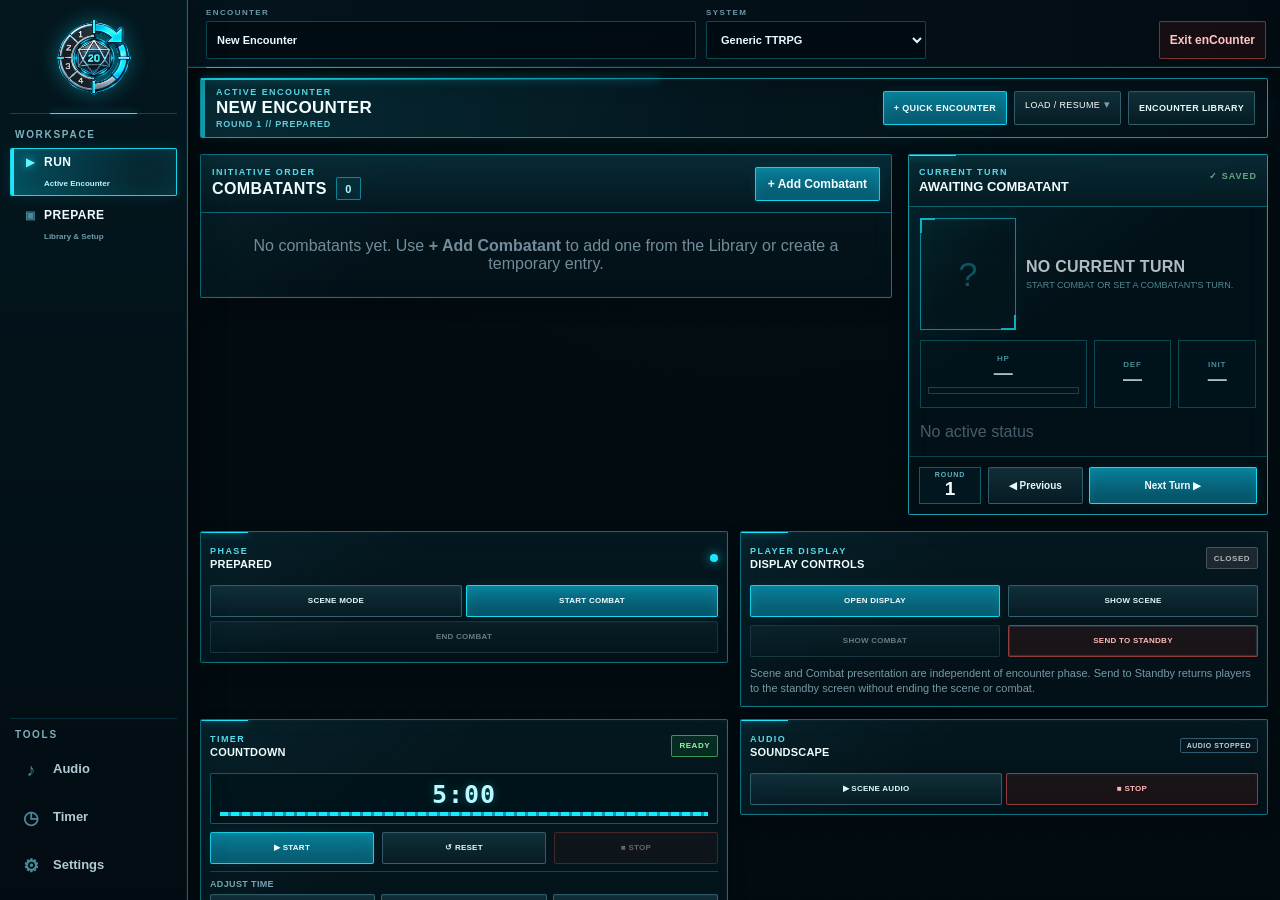
==== commit 4c55edeb: "Complete Phase 3.1.13 workspace and Current Turn polish" ====
--- a/programs/app/index.html
+++ b/programs/app/index.html
@@ -28,21 +28,12 @@
 
     <link
       rel="stylesheet"
-      href="css/workspace-layout.css?v=alpha3-phase3-1-13-1b"
+      href="css/workspace-layout.css?v=alpha3-phase3-1-13-4a"
     />
   </head>
 
   <body class="dm-body">
-    <script>
-      (() => {
-        const theme = localStorage.getItem("encounter-ui-theme") || "scifi";
-        if (["original", "scifi", "fantasy"].includes(theme)) {
-          document.body.classList.add(`theme-${theme}`);
-        } else {
-          document.body.classList.add("theme-scifi");
-        }
-      })();
-    </script>
+    <script src="js/theme-bootstrap.js?v=alpha3-hardening-1"></script>
     <!-- =========================================================
          APPLICATION HEADER
          ========================================================= -->
@@ -540,6 +531,211 @@
                 <div id="currentTurnStatuses" class="current-turn-statuses">
                   <span class="combatant-status-empty">No active status</span>
                 </div>
+
+                <div
+                  id="currentTurnActions"
+                  class="current-turn-actions hidden"
+                  aria-label="Current combatant actions"
+                >
+                  <div class="current-turn-actions-heading">
+                    <span class="current-turn-actions-title">Quick Actions</span>
+                    <span class="current-turn-actions-note">Auto-saved</span>
+                  </div>
+
+                  <div
+                    id="currentTurnHpActionGroup"
+                    class="current-turn-action-group"
+                  >
+                    <div class="current-turn-action-group-heading">
+                      <span class="current-turn-action-label">HP</span>
+                      <span class="current-turn-action-context">
+                        Damage ← · → Heal
+                      </span>
+                    </div>
+
+                    <div
+                      class="current-turn-action-buttons current-turn-hp-actions"
+                    >
+                      <button
+                        id="currentTurnHpMinus10"
+                        class="hp-action damage"
+                        type="button"
+                        title="Apply 10 damage"
+                      >
+                        −10
+                      </button>
+
+                      <button
+                        id="currentTurnHpMinus1"
+                        class="hp-action damage"
+                        type="button"
+                        title="Apply 1 damage"
+                      >
+                        −1
+                      </button>
+
+                      <button
+                        id="currentTurnHpPlus1"
+                        class="hp-action heal"
+                        type="button"
+                        title="Heal 1 HP"
+                      >
+                        +1
+                      </button>
+
+                      <button
+                        id="currentTurnHpPlus10"
+                        class="hp-action heal"
+                        type="button"
+                        title="Heal 10 HP"
+                      >
+                        +10
+                      </button>
+                    </div>
+                  </div>
+
+                  <div
+                    id="currentTurnStatusActionGroup"
+                    class="current-turn-action-group"
+                  >
+                    <div class="current-turn-action-group-heading">
+                      <span class="current-turn-action-label">Status &amp; State</span>
+                      <span class="current-turn-action-context">
+                        Conditions · Recovery · Visibility
+                      </span>
+                    </div>
+
+                    <div
+                      class="current-turn-action-buttons current-turn-status-actions"
+                    >
+                      <button
+                        id="currentTurnConditionBtn"
+                        class="current-turn-state-action"
+                        type="button"
+                        aria-expanded="false"
+                      >
+                        Conditions
+                      </button>
+
+                      <button
+                        id="currentTurnRecoveryBtn"
+                        class="current-turn-state-action"
+                        type="button"
+                        aria-expanded="false"
+                      >
+                        Recovery
+                      </button>
+
+                      <button
+                        id="currentTurnExhaustionBtn"
+                        class="current-turn-state-action hidden"
+                        type="button"
+                        aria-expanded="false"
+                      >
+                        Exhaustion
+                      </button>
+
+                      <button
+                        id="currentTurnVisibilityBtn"
+                        class="current-turn-state-action hidden"
+                        type="button"
+                      >
+                        Hide from Players
+                      </button>
+                    </div>
+                  </div>
+                </div>
+
+                <div
+                  id="currentTurnRecoveryPanel"
+                  class="current-turn-recovery-panel hidden"
+                  aria-label="Current combatant recovery"
+                >
+                  <div class="current-turn-recovery-heading">
+                    <span class="current-turn-action-label">RECOVERY</span>
+                    <strong id="currentTurnRecoveryState">Normal</strong>
+                  </div>
+
+                  <div
+                    id="currentTurnDeathSavePanel"
+                    class="current-turn-death-saves hidden"
+                  >
+                    <div class="current-turn-death-save-heading">
+                      <strong>Death Saves</strong>
+                      <span id="currentTurnDeathSaveSummary" class="hint">
+                        0 successes / 0 failures
+                      </span>
+                    </div>
+
+                    <div class="current-turn-death-save-track">
+                      <div>
+                        <span>Successes</span>
+                        <strong id="currentTurnDeathSuccesses">○ ○ ○</strong>
+                      </div>
+                      <div>
+                        <span>Failures</span>
+                        <strong id="currentTurnDeathFailures">○ ○ ○</strong>
+                      </div>
+                    </div>
+
+                    <div class="current-turn-death-save-actions">
+                      <button
+                        id="currentTurnRollDeathSaveBtn"
+                        class="primary"
+                        type="button"
+                      >
+                        Roll Death Save
+                      </button>
+                      <button id="currentTurnAddDeathSuccessBtn" type="button">
+                        + Success
+                      </button>
+                      <button id="currentTurnAddDeathFailureBtn" type="button">
+                        + Failure
+                      </button>
+                    </div>
+                  </div>
+
+                  <p id="currentTurnRecoveryHint" class="hint"></p>
+
+                  <div class="current-turn-recovery-actions">
+                    <button id="currentTurnMarkDownedBtn" type="button">
+                      Mark Downed
+                    </button>
+                    <button
+                      id="currentTurnStabilizeBtn"
+                      class="hidden"
+                      type="button"
+                    >
+                      Stabilize
+                    </button>
+                    <button
+                      id="currentTurnMarkDefeatedBtn"
+                      class="danger-outline"
+                      type="button"
+                    >
+                      Defeated
+                    </button>
+                    <button
+                      id="currentTurnMarkDeadBtn"
+                      class="danger-outline"
+                      type="button"
+                    >
+                      Mark Dead
+                    </button>
+                    <button
+                      id="currentTurnReturnCombatBtn"
+                      class="primary hidden"
+                      type="button"
+                    >
+                      Return to Combat
+                    </button>
+                  </div>
+                </div>
+
+                <div
+                  id="currentTurnConditionEditor"
+                  class="current-turn-condition-editor hidden"
+                ></div>
               </div>
 
               <div class="current-turn-controls">
@@ -635,7 +831,7 @@
                 >
               </div>
 
-              <div class="rail-timer-readout" aria-label="TImer remaining time">
+              <div class="rail-timer-readout" aria-label="Timer remaining time">
                 <div id="encounterTimerCountdown" class="rail-timer-countdown">
                   00:00
                 </div>
@@ -777,7 +973,7 @@
                 </div>
               </div>
               <div id="encounterCueButtons" class="encounter-cue-buttons">
-                <span class="hint">No prepared sound cues.</span>
+                <span class="hint">No sound cues configured.</span>
               </div>
             </div>
 
@@ -1247,7 +1443,7 @@
                   <p class="hint">
                     Build reusable encounters here before play. Run is reserved
                     for loading a prepared encounter, resuming a saved state, or
-                    starting an ad hoc session.
+                    starting a Quick Encounter.
                   </p>
                 </div>
                 <div class="dm-page-header-actions">
@@ -1381,9 +1577,9 @@
                         >
                         <span class="hint">
                           Changes here update the saved reusable template only.
-                          Ad hoc changes made from the live Encounter tab remain
-                          session-specific until you intentionally update the
-                          template.
+                          Quick Encounter changes made from the live Encounter
+                          workspace remain session-specific until you
+                          intentionally update the template..
                         </span>
                       </div>
 
@@ -1746,7 +1942,7 @@
                       </details>
 
                       <details class="encounter-setup-advanced">
-                        <summary>Prepared sound cues</summary>
+                        <summary>Sound cues</summary>
 
                         <div class="encounter-setup-cues">
                           <div class="encounter-setup-cue-row">
@@ -2661,7 +2857,7 @@
           <div class="section-heading">
             <div>
               <div class="eyebrow">ONE-SHOT SOUNDS</div>
-              <h2>Prepared Cues</h2>
+              <h2>Sound Cues</h2>
             </div>
           </div>
           <div class="cue-grid">
@@ -2991,7 +3187,7 @@
 
     <!-- Core -->
 
-    <script src="js/core/config.js?v=alpha3-phase3-no-srd-artwork1"></script>
+    <script src="js/core/config.js?v=alpha3-recovery-1"></script>
     <script src="js/core/db.js?v=alpha3-phase3-compendium1"></script>
     <script src="js/core/sync.js?v=alpha3-phase3-compendium1"></script>
 
@@ -3003,7 +3199,7 @@
     <script src="js/modules/assets.js?v=alpha3-phase3-1-13-6k"></script>
     <script src="js/modules/settings.js?v=alpha3-phase3-1-13-6a"></script>
     <script src="js/modules/library.js?v=alpha3-phase3-1-14-3"></script>
-    <script src="js/modules/combat.js?v=alpha3-phase3-1-14-3"></script>
+    <script src="js/modules/combat.js?v=alpha3-phase3-1-13-3"></script>
     <script src="js/modules/compendium.js?v=alpha3-phase3-1-14-3"></script>
     <script src="js/modules/audio.js?v=alpha3-phase3-compendium1"></script>
     <script src="js/modules/encounters.js?v=alpha3-phase3-1-14-4"></script>
--- a/programs/app/css/workspace-layout.css
+++ b/programs/app/css/workspace-layout.css
@@ -1,6 +1,6 @@
 /* =========================================================
    enCounter Alpha 3
-   Phase 3.1.13.1 — Run Workspace Layout
+   Phase 3.1.13 — Run Workspace Layout
    ========================================================= */
 
 /* ---------------------------------------------------------
@@ -29,7 +29,6 @@
   width: 100%;
   min-width: 0;
 }
-
 
 /*
   Allow the command strip and roster inside
@@ -41,7 +40,6 @@
   display: contents;
 }
 
-
 /* ---------------------------------------------------------
    COMMAND STRIP
    --------------------------------------------------------- */
@@ -55,7 +53,6 @@
   margin: 0;
 }
 
-
 /* ---------------------------------------------------------
    COMBATANT / INITIATIVE WORKSPACE
    --------------------------------------------------------- */
@@ -68,7 +65,6 @@
 
   margin: 0;
 }
-
 
 /* ---------------------------------------------------------
    CURRENT TURN
@@ -100,7 +96,6 @@
   z-index: auto;
 }
 
-
 /* ---------------------------------------------------------
    LIVE ENCOUNTER CONTROLS
 
@@ -112,8 +107,7 @@
 
   display: grid;
 
-  grid-template-columns:
-    repeat(4, minmax(0, 1fr));
+  grid-template-columns: repeat(4, minmax(0, 1fr));
 
   grid-template-areas:
     "phase display timer audio"
@@ -139,14 +133,11 @@
   align-items: start;
 }
 
-
 /* ---------------------------------------------------------
    LIVE ENCOUNTER CONTROL PLACEMENT
    --------------------------------------------------------- */
 
-#encounterSection
-  .encounter-control-rail
-  > .encounter-rail-panel:nth-child(1) {
+#encounterSection .encounter-control-rail > .encounter-rail-panel:nth-child(1) {
   grid-area: phase;
 }
 
@@ -158,9 +149,7 @@
   grid-area: timer;
 }
 
-#encounterSection
-  .encounter-control-rail
-  > .encounter-rail-panel:nth-child(4) {
+#encounterSection .encounter-control-rail > .encounter-rail-panel:nth-child(4) {
   grid-area: audio;
 }
 
@@ -168,18 +157,13 @@
   grid-area: cues;
 }
 
-#encounterSection
-  .encounter-control-rail
-  > details:first-of-type {
+#encounterSection .encounter-control-rail > details:first-of-type {
   grid-area: scene;
 }
 
-#encounterSection
-  .encounter-control-rail
-  > details:last-of-type {
+#encounterSection .encounter-control-rail > details:last-of-type {
   grid-area: legacy;
 }
-
 
 /* ---------------------------------------------------------
    CONTROL PANEL SIZING
@@ -199,14 +183,12 @@
   box-sizing: border-box;
 }
 
-
 /* Keep control headings compact. */
 
 #encounterSection .rail-section-heading {
   margin-bottom: 12px;
 }
 
-
 /* ---------------------------------------------------------
    TIMER CONTROLS
    --------------------------------------------------------- */
@@ -214,8 +196,7 @@
 #encounterSection .rail-timer-actions {
   display: grid;
 
-  grid-template-columns:
-    repeat(3, minmax(0, 1fr));
+  grid-template-columns: repeat(3, minmax(0, 1fr));
 
   gap: 8px;
 }
@@ -223,13 +204,11 @@
 #encounterSection .rail-timer-adjust-grid {
   display: grid;
 
-  grid-template-columns:
-    repeat(3, minmax(0, 1fr));
+  grid-template-columns: repeat(3, minmax(0, 1fr));
 
   gap: 6px;
 }
 
-
 /* ---------------------------------------------------------
    PLAYER DISPLAY BUTTONS
    --------------------------------------------------------- */
@@ -237,22 +216,683 @@
 #encounterSection .rail-display-actions {
   display: grid;
 
-  grid-template-columns:
-    repeat(2, minmax(0, 1fr));
+  grid-template-columns: repeat(2, minmax(0, 1fr));
 
   gap: 8px;
 }
 
+/* ---------------------------------------------------------
+   CURRENT TURN — ACTIVE COMBATANT CONTROLS
+
+   Phase 3.1.13.3: establish a clear quick-action hierarchy.
+   Current Turn is the active-management surface; the roster
+   remains overview-first.
+   --------------------------------------------------------- */
+
+#encounterSection .current-turn-actions {
+  grid-column: 1 / -1;
+
+  display: grid;
+  gap: 9px;
+
+  width: 100%;
+  min-width: 0;
+
+  margin-top: 10px;
+  padding-top: 10px;
+
+  border-top: 1px solid var(--line, currentColor);
+}
+
+#encounterSection .current-turn-actions-heading,
+#encounterSection .current-turn-action-group-heading {
+  display: flex;
+  align-items: center;
+  justify-content: space-between;
+  gap: 8px;
+
+  min-width: 0;
+}
+
+#encounterSection .current-turn-actions-title,
+#encounterSection .current-turn-action-label {
+  font-size: 0.7rem;
+  font-weight: 800;
+  letter-spacing: 0.08em;
+  text-transform: uppercase;
+}
+
+#encounterSection .current-turn-actions-title {
+  opacity: 0.88;
+}
+
+#encounterSection .current-turn-action-label {
+  opacity: 0.72;
+}
+
+#encounterSection .current-turn-actions-note,
+#encounterSection .current-turn-action-context {
+  min-width: 0;
+
+  overflow: hidden;
+
+  font-size: 0.62rem;
+  font-weight: 600;
+  letter-spacing: 0.02em;
+  text-overflow: ellipsis;
+  white-space: nowrap;
+
+  opacity: 0.56;
+}
+
+#encounterSection .current-turn-action-group {
+  display: grid;
+  gap: 7px;
+
+  min-width: 0;
+
+  padding: 8px;
+
+  border: 1px solid var(--line, currentColor);
+  border-radius: 5px;
+
+  background: rgba(0, 0, 0, 0.06);
+}
+
+#encounterSection .current-turn-action-buttons {
+  display: grid;
+  gap: 6px;
+}
+
+#encounterSection .current-turn-hp-actions {
+  grid-template-columns: repeat(4, minmax(0, 1fr));
+}
+
+#encounterSection .current-turn-status-actions {
+  grid-template-columns: repeat(2, minmax(0, 1fr));
+}
+
+#encounterSection .current-turn-action-buttons button {
+  min-width: 0;
+  min-height: 32px;
+
+  font-weight: 700;
+}
+
+/* HP actions use persistent damage/healing cues, not hover alone. */
+
+#encounterSection .current-turn-hp-actions .hp-action.damage {
+  border-color: rgba(181, 76, 84, 0.62);
+  background: rgba(127, 45, 45, 0.12);
+}
+
+#encounterSection .current-turn-hp-actions .hp-action.heal {
+  border-color: rgba(78, 156, 105, 0.62);
+  background: rgba(31, 88, 52, 0.12);
+}
+
+/* Toggle/state buttons communicate both open panels and live values. */
+
+#encounterSection .current-turn-state-action.active {
+  border-color: var(--accent);
+  box-shadow: inset 0 -2px 0 var(--accent);
+}
+
+#encounterSection .current-turn-state-action.has-value {
+  font-weight: 800;
+}
+
+#encounterSection #currentTurnConditionBtn.has-value,
+#encounterSection #currentTurnExhaustionBtn.has-value {
+  border-color: #75649b;
+}
+
+#encounterSection #currentTurnVisibilityBtn.has-value {
+  border-color: #8c7444;
+}
+
+#encounterSection #currentTurnRecoveryBtn[data-state="downed"] {
+  border-color: #c18b32;
+  background: rgba(107, 75, 24, 0.24);
+  color: #fff0c2;
+}
+
+#encounterSection #currentTurnRecoveryBtn[data-state="stable"] {
+  border-color: #4e9c69;
+  background: rgba(31, 88, 52, 0.24);
+  color: #dcffe7;
+}
+
+#encounterSection #currentTurnRecoveryBtn[data-state="dead"] {
+  border-color: #b54c54;
+  background: rgba(106, 37, 42, 0.34);
+  color: #ffe2e4;
+}
+
+#encounterSection .current-turn-condition-editor {
+  grid-column: 1 / -1;
+
+  width: 100%;
+  min-width: 0;
+
+  margin-top: 4px;
+
+  overflow: hidden;
+  box-sizing: border-box;
+}
+
+#encounterSection .current-turn-condition-editor .combatant-inline-editor {
+  margin: 0;
+}
+
+/* Theme-specific quick-action surfaces preserve each visual language. */
+
+body.theme-fantasy #encounterSection .current-turn-action-group {
+  border-color: rgba(108, 74, 33, 0.58);
+  background: rgba(88, 58, 24, 0.12);
+}
+
+body.theme-fantasy
+  #encounterSection
+  .current-turn-hp-actions
+  .hp-action.damage {
+  border-color: rgba(155, 28, 28, 0.68);
+  background: rgba(155, 28, 28, 0.12);
+}
+
+body.theme-fantasy
+  #encounterSection
+  .current-turn-hp-actions
+  .hp-action.heal {
+  border-color: rgba(7, 91, 42, 0.68);
+  background: rgba(20, 105, 53, 0.1);
+}
+
+body.theme-scifi #encounterSection .current-turn-action-group {
+  border-color: rgba(24, 233, 255, 0.26);
+  background: rgba(0, 126, 150, 0.07);
+}
+
+body.theme-scifi
+  #encounterSection
+  .current-turn-hp-actions
+  .hp-action.damage {
+  border-color: rgba(239, 94, 103, 0.58);
+  background: rgba(147, 42, 50, 0.13);
+}
+
+body.theme-scifi
+  #encounterSection
+  .current-turn-hp-actions
+  .hp-action.heal {
+  border-color: rgba(85, 220, 113, 0.58);
+  background: rgba(32, 122, 66, 0.12);
+}
+
+/* ---------------------------------------------------------
+   CURRENT TURN — CONDITION EDITOR LAYOUT
+
+   The shared combatant condition editor is normally wider
+   than the Current Turn card. Reflow its controls so they
+   stay inside the Current Turn panel.
+   --------------------------------------------------------- */
+
+#encounterSection
+  .current-turn-condition-editor
+  .combatant-inline-control-grid {
+  display: grid;
+
+  grid-template-columns: repeat(2, minmax(0, 1fr));
+
+  gap: 10px;
+
+  width: 100%;
+  min-width: 0;
+}
+
+#encounterSection .current-turn-condition-editor .compact-control {
+  min-width: 0;
+  width: 100%;
+}
+
+#encounterSection .current-turn-condition-editor .compact-control input,
+#encounterSection .current-turn-condition-editor .compact-control select {
+  width: 100%;
+  min-width: 0;
+
+  box-sizing: border-box;
+}
+
+/*
+  If the editor has an odd number of controls, let the
+  final control span the full row.
+
+  D&D 5E:
+  Condition | Exhaustion
+  Visible Status
+*/
+
+#encounterSection
+  .current-turn-condition-editor
+  .combatant-inline-control-grid
+  > .compact-control:last-child:nth-child(odd) {
+  grid-column: 1 / -1;
+}
+
+/* ---------------------------------------------------------
+   CURRENT TURN — RECOVERY / DEATH SAVES
+   --------------------------------------------------------- */
+
+#encounterSection .current-turn-recovery-panel {
+  grid-column: 1 / -1;
+
+  display: grid;
+  gap: 12px;
+
+  width: 100%;
+  min-width: 0;
+
+  padding: 12px;
+
+  border: 1px solid var(--line);
+  border-radius: 6px;
+
+  background: rgba(0, 0, 0, 0.08);
+  box-sizing: border-box;
+}
+
+#encounterSection .current-turn-recovery-heading,
+#encounterSection .current-turn-death-save-heading {
+  display: flex;
+  align-items: center;
+  justify-content: space-between;
+  gap: 10px;
+}
+
+#encounterSection .current-turn-recovery-heading strong {
+  font-size: 0.9rem;
+  text-transform: uppercase;
+  letter-spacing: 0.05em;
+}
+
+/* Keep recovery guidance readable on the light Fantasy parchment panel. */
+
+body.theme-fantasy #encounterSection #currentTurnRecoveryHint {
+  color: #5f452d;
+  opacity: 0.95;
+}
+
+#encounterSection .current-turn-death-saves {
+  display: grid;
+  gap: 10px;
+
+  padding-top: 10px;
+  border-top: 1px solid var(--line);
+}
+
+#encounterSection .current-turn-death-save-track {
+  display: grid;
+  grid-template-columns: repeat(2, minmax(0, 1fr));
+  gap: 8px;
+}
+
+#encounterSection .current-turn-death-save-track > div {
+  display: grid;
+  gap: 4px;
+
+  min-width: 0;
+  padding: 8px;
+
+  border: 1px solid var(--line);
+  border-radius: 4px;
+
+  background: rgba(0, 0, 0, 0.08);
+}
+
+#encounterSection .current-turn-death-save-track span {
+  font-size: 0.7rem;
+  font-weight: 700;
+  letter-spacing: 0.06em;
+  text-transform: uppercase;
+  opacity: 0.75;
+}
+
+#encounterSection #currentTurnDeathSuccesses {
+  color: #2f8f4e;
+  letter-spacing: 0.16em;
+}
+
+#encounterSection #currentTurnDeathFailures {
+  color: var(--danger);
+  letter-spacing: 0.16em;
+}
+
+#encounterSection .current-turn-death-save-actions {
+  display: grid;
+  grid-template-columns: 1.4fr 1fr 1fr;
+  gap: 6px;
+}
+
+#encounterSection .current-turn-recovery-actions {
+  display: grid;
+  grid-template-columns: repeat(2, minmax(0, 1fr));
+  gap: 6px;
+}
+
+#encounterSection .current-turn-death-save-actions button,
+#encounterSection .current-turn-recovery-actions button {
+  min-width: 0;
+}
+
+#encounterSection #currentTurnRecoveryBtn.active {
+  border-color: var(--accent);
+  box-shadow: inset 0 -2px 0 var(--accent);
+}
+
+/* Strong danger treatment for lethal/removal actions. */
+
+#encounterSection #currentTurnMarkDefeatedBtn,
+#encounterSection #currentTurnMarkDeadBtn {
+  color: #fff4f4 !important;
+  background: #7f2d2d !important;
+  border: 1px solid #d76767 !important;
+
+  font-weight: 700;
+
+  box-shadow:
+    inset 0 0 0 1px rgba(255, 255, 255, 0.05),
+    0 0 0 1px rgba(0, 0, 0, 0.15);
+}
+
+#encounterSection #currentTurnMarkDefeatedBtn:hover,
+#encounterSection #currentTurnMarkDeadBtn:hover {
+  background: #9a3535 !important;
+  border-color: #ef8585 !important;
+}
+
+#encounterSection #currentTurnMarkDefeatedBtn:focus-visible,
+#encounterSection #currentTurnMarkDeadBtn:focus-visible {
+  outline: 2px solid #f3b0b0;
+  outline-offset: 2px;
+}
+
+/* Recovery state badges are shared by the roster and Current Turn card. */
+
+#encounterSection .combatant-status-badge.recovery-downed {
+  background: #6b4b18;
+  border-color: #c18b32;
+  color: #fff0c2;
+}
+
+#encounterSection .combatant-status-badge.recovery-stable {
+  background: #1f5834;
+  border-color: #4e9c69;
+  color: #dcffe7;
+}
+
+#encounterSection .combatant-status-badge.recovery-dead {
+  background: #6a252a;
+  border-color: #b54c54;
+  color: #ffe2e4;
+}
+
+/* ---------------------------------------------------------
+   FANTASY THEME — RECOVERY / DEATH SAVE CONTRAST
+   --------------------------------------------------------- */
+
+body.theme-fantasy #encounterSection .current-turn-recovery-panel {
+  background: rgba(88, 58, 24, 0.28);
+  border: 1px solid rgba(108, 74, 33, 0.9);
+  color: #2f1d0c;
+}
+
+body.theme-fantasy #encounterSection .current-turn-recovery-heading,
+body.theme-fantasy #encounterSection .current-turn-death-save-heading {
+  color: #2f1d0c;
+}
+
+body.theme-fantasy #encounterSection #currentTurnRecoveryState {
+  color: #2f1d0c;
+}
+
+body.theme-fantasy #encounterSection #currentTurnDeathSaveSummary {
+  color: #6a4a22;
+  opacity: 1;
+}
+
+body.theme-fantasy #encounterSection .current-turn-recovery-panel .hint {
+  color: #6a4a22;
+  opacity: 1;
+}
+
+body.theme-fantasy #encounterSection .current-turn-death-save-track > div {
+  background: rgba(120, 88, 46, 0.22);
+  border: 1px solid rgba(108, 74, 33, 0.85);
+  color: #2f1d0c;
+}
+
+body.theme-fantasy #encounterSection .current-turn-death-save-track span {
+  color: #5b3c18;
+}
+
+body.theme-fantasy #encounterSection .current-turn-death-save-track strong {
+  color: #2f1d0c;
+}
+
+body.theme-fantasy #encounterSection .current-turn-recovery-panel hr,
+body.theme-fantasy #encounterSection .current-turn-recovery-panel .divider {
+  border-color: rgba(108, 74, 33, 0.6);
+}
+
+
+/* ---------------------------------------------------------
+   FANTASY THEME — DEATH SAVE INDICATORS
+
+   Increase contrast of the success/failure markers against
+   the parchment Current Turn background.
+   --------------------------------------------------------- */
+
+body.theme-fantasy
+  #encounterSection
+  #currentTurnDeathSuccesses {
+  color: #075b2a !important;
+
+  font-size: 1.15rem;
+  font-weight: 900;
+  line-height: 1;
+
+  letter-spacing: 0.22em;
+
+  -webkit-text-stroke: 0.6px #06451f;
+
+  text-shadow:
+    0 1px 0 rgba(255, 255, 255, 0.35),
+    0 0 1px #06451f;
+}
+
+body.theme-fantasy
+  #encounterSection
+  #currentTurnDeathFailures {
+  color: #9b1c1c !important;
+
+  font-size: 1.15rem;
+  font-weight: 900;
+  line-height: 1;
+
+  letter-spacing: 0.22em;
+
+  -webkit-text-stroke: 0.6px #741313;
+
+  text-shadow:
+    0 1px 0 rgba(255, 255, 255, 0.35),
+    0 0 1px #741313;
+}
+
+body.theme-fantasy
+  #encounterSection
+  .current-turn-death-save-track
+  > div:first-child {
+  background: rgba(20, 105, 53, 0.1);
+  border-color: rgba(7, 91, 42, 0.7);
+}
+
+body.theme-fantasy
+  #encounterSection
+  .current-turn-death-save-track
+  > div:last-child {
+  background: rgba(155, 28, 28, 0.09);
+  border-color: rgba(155, 28, 28, 0.65);
+}
+
+/* ---------------------------------------------------------
+   PHASE 3.1.13.4 — RUN WORKSPACE VISUAL POLISH
+
+   Keep the established layout intact while tightening the
+   visual rhythm across command, roster, Current Turn, and
+   live-control surfaces.
+   --------------------------------------------------------- */
+
+/* Command strip: keep primary Run actions aligned and easy to scan. */
+
+#encounterSection .run-command-strip {
+  min-height: 60px;
+}
+
+#encounterSection .run-command-actions {
+  align-items: center;
+}
+
+#encounterSection .run-command-actions > button {
+  display: inline-flex;
+  align-items: center;
+  justify-content: center;
+
+  min-height: 34px;
+
+  line-height: 1.15;
+  text-align: center;
+}
+
+#encounterSection .encounter-load-menu > summary {
+  min-height: 34px;
+  box-sizing: border-box;
+  line-height: 1.15;
+}
+
+/* Roster: separate scan information from secondary row actions. */
+
+#encounterSection .encounter-roster-toolbar {
+  min-height: 58px;
+}
+
+#encounterSection #toggleAddCombatantBtn {
+  min-height: 34px;
+}
+
+#encounterSection .combatant-summary-grid {
+  min-height: 58px;
+}
+
+#encounterSection .combatant-quick-actions {
+  gap: 6px;
+
+  padding-top: 6px;
+
+  border-top: 1px solid var(--line, rgba(76, 122, 143, 0.22));
+  background: rgba(0, 0, 0, 0.035);
+}
+
+#encounterSection .combatant-quick-actions button {
+  min-height: 28px;
+}
+
+#encounterSection .combatant-status-cell {
+  row-gap: 5px;
+}
+
+#encounterSection .combatant-more-button {
+  display: inline-flex;
+  align-items: center;
+  justify-content: center;
+}
+
+/* Current Turn: keep navigation clearly secondary to active-combatant data. */
+
+#encounterSection .tactical-panel-heading .save-indicator {
+  opacity: 0.72;
+}
+
+#encounterSection .current-turn-controls {
+  min-height: 58px;
+}
+
+#encounterSection .turn-navigation-buttons button {
+  min-height: 34px;
+}
+
+/* Live encounter controls: normalize headings, button height, and hint rhythm. */
+
+#encounterSection .encounter-control-rail > * {
+  box-sizing: border-box;
+}
+
+#encounterSection .encounter-control-rail .rail-section-heading {
+  min-height: 34px;
+  margin-bottom: 10px;
+}
+
+#encounterSection .encounter-control-rail button {
+  line-height: 1.15;
+}
+
+#encounterSection .rail-button-grid button,
+#encounterSection .rail-display-actions button,
+#encounterSection .rail-timer-actions button,
+#encounterSection .encounter-cue-button {
+  min-height: 32px;
+}
+
+#encounterSection .rail-display-hint,
+#encounterSection .rail-timer-hint,
+#encounterSection .encounter-control-rail .hint {
+  line-height: 1.4;
+}
+
+#encounterSection .rail-collapsible-panel > summary {
+  min-height: 36px;
+  box-sizing: border-box;
+  line-height: 1.35;
+}
+
+/* Strong, consistent keyboard focus without changing theme palettes. */
+
+#encounterSection button:focus-visible,
+#encounterSection summary:focus-visible,
+#encounterSection select:focus-visible,
+#encounterSection input:focus-visible {
+  outline: 2px solid var(--accent, currentColor);
+  outline-offset: 2px;
+}
+
+/* Fantasy/Sci-Fi quick-action separators should follow each theme. */
+
+body.theme-fantasy #encounterSection .combatant-quick-actions {
+  border-top-color: rgba(215, 161, 63, 0.18);
+  background: rgba(88, 58, 24, 0.07);
+}
+
+body.theme-scifi #encounterSection .combatant-quick-actions {
+  border-top-color: rgba(24, 233, 255, 0.14);
+  background: rgba(0, 126, 150, 0.035);
+}
 
 /* ---------------------------------------------------------
    RESPONSIVE — MEDIUM DESKTOP / LAPTOP / BROWSER ZOOM
    --------------------------------------------------------- */
 
 @media (max-width: 1650px) {
-
   #encounterSection .encounter-control-rail {
-    grid-template-columns:
-      repeat(2, minmax(0, 1fr));
+    grid-template-columns: repeat(2, minmax(0, 1fr));
 
     grid-template-areas:
       "phase display"
@@ -263,13 +903,110 @@
   }
 }
 
+/* ---------------------------------------------------------
+   RESPONSIVE — APPLICATION HEADER
+
+   The Fantasy and Sci-Fi shells normally reserve a fixed
+   height for the header. Allow that row to grow when the
+   Encounter/System/Exit controls need more room.
+   --------------------------------------------------------- */
+
+@media (max-width: 1350px) {
+  body.theme-scifi,
+  body.theme-fantasy {
+    grid-template-rows:
+      auto
+      minmax(0, 1fr);
+  }
+
+  body.theme-scifi .app-header,
+  body.theme-fantasy .app-header {
+    grid-template-columns:
+      minmax(0, 1fr)
+      auto;
+
+    grid-template-rows: auto;
+
+    align-items: end;
+
+    min-height: 68px;
+    height: auto;
+
+    gap: 12px;
+
+    position: relative;
+    top: auto;
+
+    overflow: visible;
+  }
+
+  body.theme-scifi .encounter-head-controls,
+  body.theme-fantasy .encounter-head-controls {
+    grid-template-columns:
+      minmax(180px, 1fr)
+      minmax(150px, 220px);
+
+    width: 100%;
+    min-width: 0;
+  }
+
+  body.theme-scifi .encounter-head-controls > *,
+  body.theme-fantasy .encounter-head-controls > * {
+    min-width: 0;
+  }
+
+  body.theme-scifi .encounter-head-controls input,
+  body.theme-scifi .encounter-head-controls select,
+  body.theme-fantasy .encounter-head-controls input,
+  body.theme-fantasy .encounter-head-controls select {
+    width: 100%;
+    min-width: 0;
+  }
+
+  body.theme-scifi .header-actions,
+  body.theme-fantasy .header-actions {
+    display: flex;
+
+    justify-content: flex-end;
+    justify-self: end;
+    align-self: end;
+
+    /*
+      base.css uses grid-column: 1 / -1 below 1350px.
+      Reset that legacy rule so Exit enCounter stays inside
+      the growing theme header instead of creating an
+      implicit row that spills over the workspace below.
+    */
+    grid-column: auto;
+    grid-row: auto;
+
+    width: auto;
+    min-width: max-content;
+
+    flex-wrap: nowrap;
+
+    position: static;
+    top: auto;
+    right: auto;
+    bottom: auto;
+    left: auto;
+  }
+
+  body.theme-scifi .header-actions button,
+  body.theme-fantasy .header-actions button {
+    width: auto;
+    white-space: nowrap;
+  }
+}
 
 /* ---------------------------------------------------------
    RESPONSIVE — SMALLER WINDOWS
+
+   Stack Current Turn above Combatants and move the live
+   encounter controls into a single column.
    --------------------------------------------------------- */
 
 @media (max-width: 1100px) {
-
   #encounterSection .encounter-console-layout {
     grid-template-columns: minmax(0, 1fr);
 
@@ -292,4 +1029,88 @@
       "scene"
       "legacy";
   }
-}+
+  #encounterSection .current-turn-actions {
+    grid-template-columns: repeat(2, minmax(0, 1fr));
+  }
+
+  #encounterSection .current-turn-actions-heading {
+    grid-column: 1 / -1;
+  }
+
+  #encounterSection .current-turn-death-save-actions {
+    grid-template-columns: minmax(0, 1fr);
+  }
+}
+
+@media (max-width: 760px) {
+  #encounterSection .current-turn-actions {
+    grid-template-columns: minmax(0, 1fr);
+  }
+
+  #encounterSection .current-turn-actions-heading {
+    grid-column: 1;
+  }
+
+  #encounterSection .current-turn-action-context {
+    display: none;
+  }
+}
+
+/* ---------------------------------------------------------
+   RESPONSIVE — COMPACT HEADER
+   --------------------------------------------------------- */
+
+@media (max-width: 900px) {
+  body.theme-scifi,
+  body.theme-fantasy {
+    grid-template-rows:
+      auto
+      minmax(0, 1fr);
+  }
+
+  body.theme-scifi .app-header,
+  body.theme-fantasy .app-header {
+    grid-template-columns: minmax(0, 1fr);
+
+    grid-template-rows:
+      auto
+      auto;
+
+    align-items: stretch;
+
+    gap: 8px;
+
+    min-height: 0;
+    height: auto;
+
+    padding-bottom: 10px;
+  }
+
+  body.theme-scifi .encounter-head-controls,
+  body.theme-fantasy .encounter-head-controls {
+    grid-template-columns:
+      minmax(0, 1fr)
+      minmax(140px, 190px);
+
+    width: 100%;
+    min-width: 0;
+  }
+
+  body.theme-scifi .header-actions,
+  body.theme-fantasy .header-actions {
+    justify-self: end;
+    align-self: center;
+
+    width: auto;
+    min-width: 0;
+
+    position: static;
+  }
+
+  body.theme-scifi .header-actions button,
+  body.theme-fantasy .header-actions button {
+    width: auto;
+    max-width: 100%;
+  }
+}
